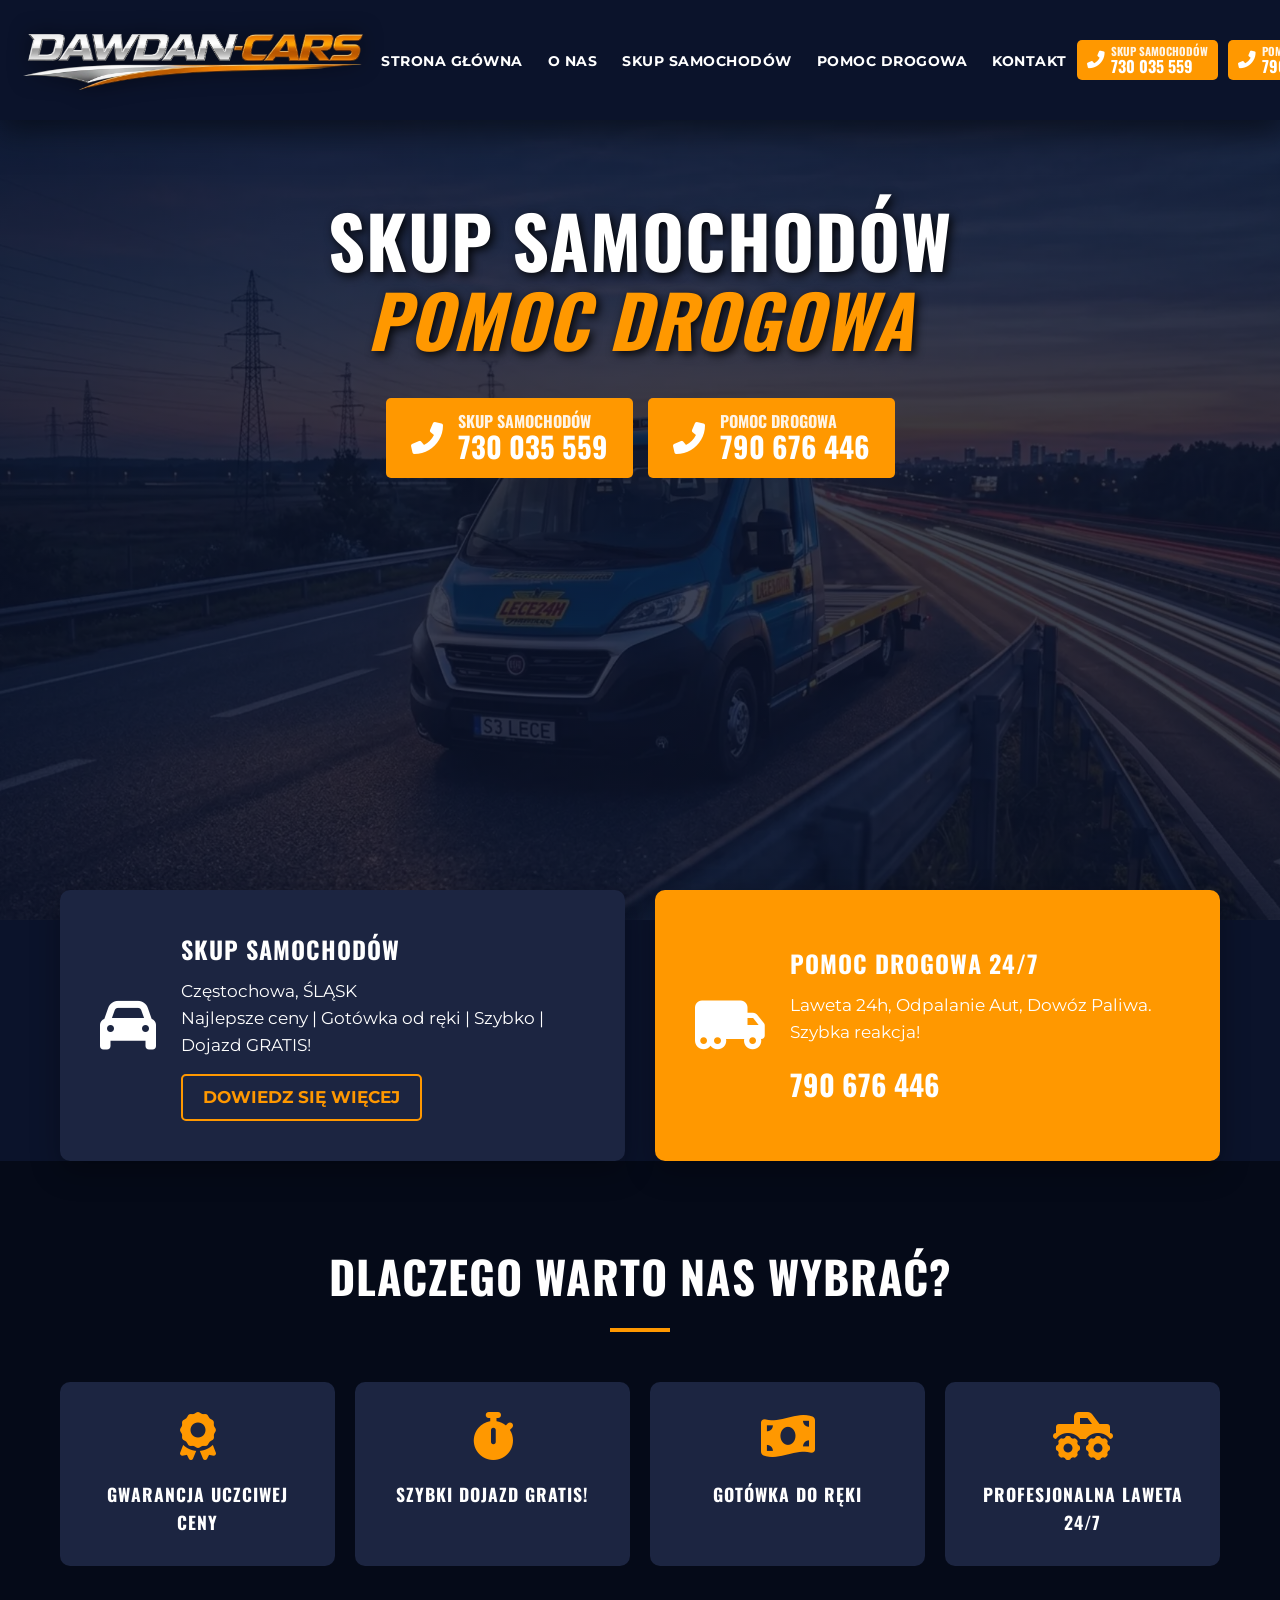
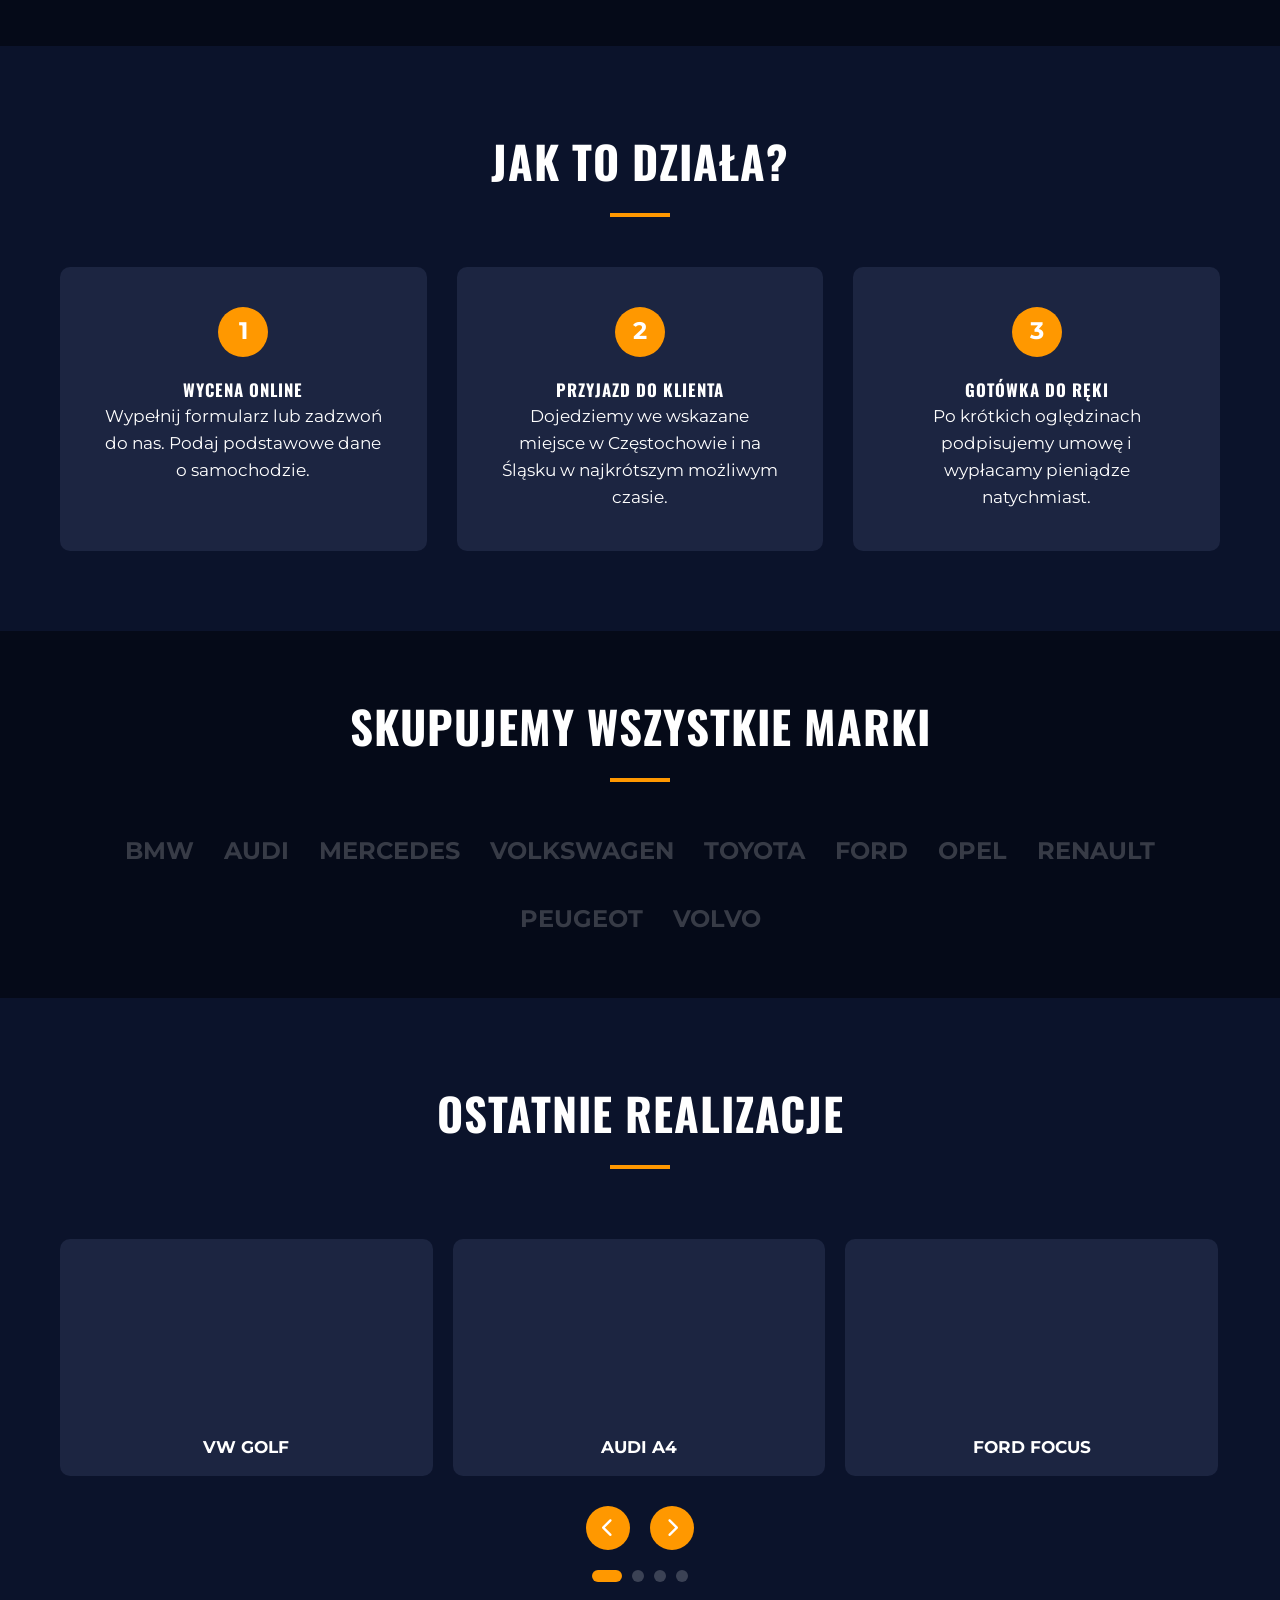
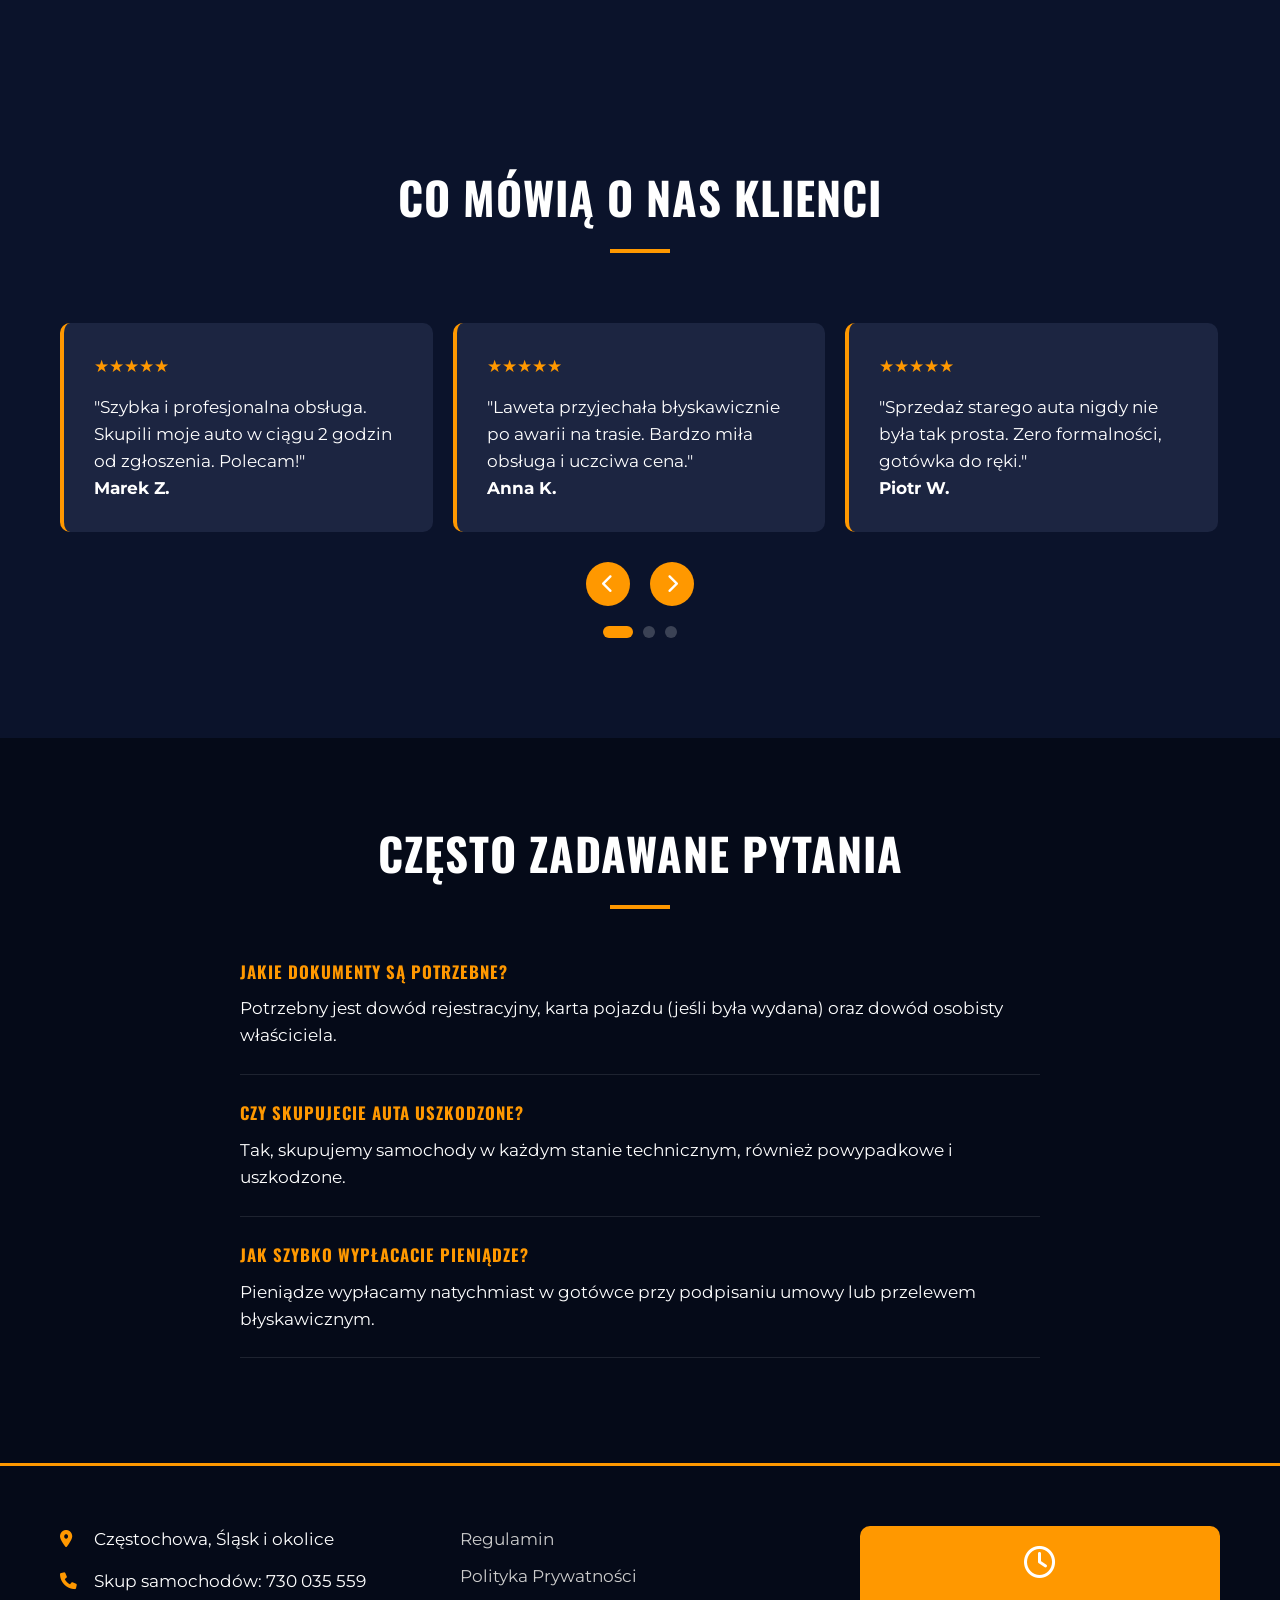
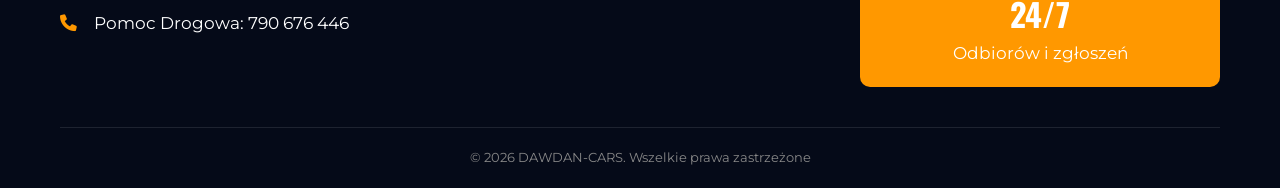
==== index.html @ 2df32f82 "Rebuild car valuation form and enhance UI/UX with modern features - Rebuilt the vehicle valuation fo" ====
<!DOCTYPE html>
<html lang="pl">
<head>
    <meta charset="UTF-8">
    <meta name="viewport" content="width=device-width, initial-scale=1.0">
    <title>DAWDAN-CARS</title>
    <link rel="stylesheet" href="style.css" media="print" onload="this.media='all'">
    <link rel="stylesheet" href="critical.css">
    <noscript><link rel="stylesheet" href="style.css"></noscript>
    <link rel="preload" as="style" href="style.css">
    <link rel="preconnect" href="https://fonts.googleapis.com">
    <link rel="preconnect" href="https://fonts.gstatic.com" crossorigin>
    <link href="https://fonts.googleapis.com/css2?family=Montserrat:wght@400;700&family=Oswald:wght@500;700&display=swap" rel="stylesheet" media="print" onload="this.media='all'">
    <noscript><link href="https://fonts.googleapis.com/css2?family=Montserrat:wght@400;700&family=Oswald:wght@500;700&display=swap" rel="stylesheet"></noscript>
    <link rel="stylesheet" href="font-awesome.min.css" media="print" onload="this.media='all'">
    <noscript><link rel="stylesheet" href="font-awesome.min.css"></noscript>
    <!-- NOWE -->
    <link rel="preload" as="image" href="tlo.webp" fetchpriority="high" type="image/webp">

    <!-- ICONS -->
    <link rel="icon" href="favicony/favicon.ico" type="image/x-icon">
    <link rel="shortcut icon" href="favicony/favicon.ico" type="image/x-icon">
    <link rel="icon" href="favicony/favicon.ico" sizes="any">
    <link rel="icon" type="image/png" sizes="16x16" href="favicony/favicon-16x16.png">
    <link rel="icon" type="image/png" sizes="32x32" href="favicony/favicon-32x32.png">
    <link rel="icon" type="image/png" sizes="48x48" href="favicony/favicon-48x48.png">
    <link rel="icon" type="image/png" sizes="64x64" href="favicony/favicon-64x64.png">
    <link rel="icon" type="image/png" sizes="192x192" href="favicony/favicon-192x192.png">
    <link rel="icon" type="image/png" sizes="512x512" href="favicony/favicon-512x512.png">
    <link rel="apple-touch-icon" sizes="180x180" href="favicony/favicon-180x180.png">
</head>
<body>
    <header>    
        <div class="top-bar">
            <div class="container">
                <div class="logo">
                    <a href="index.html">
                        <img src="logo.webp" alt="Logo" width="349" height="60">
                    </a>
                </div>
                <nav>
                    <ul>
                        <li><a href="index.html">STRONA GŁÓWNA</a></li>
                        <li><a href="o-nas.html">O NAS</a></li>
                        <li><a href="skup-samochodow.html">SKUP SAMOCHODÓW</a></li>
                        <li><a href="laweta-pomoc-drogowa.html">POMOC DROGOWA</a></li>
                        <li><a href="kontakt.html">KONTAKT</a></li>
                    </ul>
                </nav>
                <div class="header-cta">
                    <a href="tel:+48730035559" class="btn-call">
                        <i class="fas fa-phone-alt"></i>
                        <span>
                            <span class="btn-label">SKUP SAMOCHODÓW</span>
                            <span class="btn-number">730 035 559</span>
                        </span>
                    </a>
                    <a href="tel:+48790676446" class="btn-call">
                        <i class="fas fa-phone-alt"></i>
                        <span>
                            <span class="btn-label">POMOC DROGOWA</span>
                            <span class="btn-number">790 676 446</span>
                        </span>
                    </a>
                </div>
                <div class="menu-toggle">
                    <i class="fas fa-bars"></i>
                </div>
            </div>
        </div>
    </header>

    <section id="home" class="hero">
        <div class="container">
            <div class="hero-content">
                <div class="hero-text">
                    <h2>SKUP SAMOCHODÓW <br> <span class="highlight">POMOC DROGOWA</span></h2>
                    <div class="hero-cta-buttons">
                        <a href="tel:+48730035559" class="btn-hero-call">
                            <i class="fas fa-phone-alt"></i>
                            <span>
                                <span class="btn-label">SKUP SAMOCHODÓW</span>
                                <span class="btn-number">730 035 559</span>
                            </span>
                        </a>
                        <a href="tel:+48790676446" class="btn-hero-call">
                            <i class="fas fa-phone-alt"></i>
                            <span>
                                <span class="btn-label">POMOC DROGOWA</span>
                                <span class="btn-number">790 676 446</span>
                            </span>
                        </a>
                    </div>
                </div>
            </div>
        </div>
    </section>

    <section class="service-boxes reveal">
        <div class="container">
            <div class="box blue-box">
                <div class="box-icon"><i class="fas fa-car"></i></div>
                <div class="box-content">
                    <h3>SKUP SAMOCHODÓW</h3>
                    <p>Częstochowa, ŚLĄSK<br>Najlepsze ceny | Gotówka od ręki | Szybko | Dojazd GRATIS!</p>
                    <a href="skup-samochodow.html" class="btn-outline">DOWIEDZ SIĘ WIĘCEJ</a>
                </div>
            </div>
            <div class="box orange-box">
                <div class="box-icon"><i class="fas fa-truck-moving"></i></div>
                <div class="box-content">
                    <h3>POMOC DROGOWA 24/7</h3>
                    <p>Laweta 24h, Odpalanie Aut, Dowóz Paliwa. Szybka reakcja!</p>
                    <div class="box-call">
                        <strong>790 676 446</strong>
                    </div>
                </div>
            </div>
        </div>
    </section>

    <section id="benefits" class="benefits reveal">
        <div class="container">
            <h2 class="section-title">DLACZEGO WARTO NAS WYBRAĆ?</h2>
            <div class="benefits-grid">
                <div class="benefit-item reveal" data-delay="0">
                    <i class="fas fa-award"></i>
                    <h4>GWARANCJA UCZCIWEJ CENY</h4>
                </div>
                <div class="benefit-item reveal" data-delay="100">
                    <i class="fas fa-stopwatch"></i>
                    <h4>SZYBKI DOJAZD GRATIS!</h4>
                </div>
                <div class="benefit-item reveal" data-delay="200">
                    <i class="fas fa-money-bill-wave"></i>
                    <h4>GOTÓWKA DO RĘKI</h4>
                </div>
                <div class="benefit-item reveal" data-delay="300">
                    <i class="fas fa-truck-monster"></i>
                    <h4>PROFESJONALNA LAWETA 24/7</h4>
                </div>
            </div>
        </div>
    </section>

    <!-- Jak to działa (How It Works) -->
    <section id="how-it-works" class="how-it-works reveal">
        <div class="container">
            <h2 class="section-title">JAK TO DZIAŁA?</h2>
            <div class="steps-grid">
                <div class="step reveal" data-delay="0">
                    <div class="step-num">1</div>
                    <h4>Wycena online</h4>
                    <p>Wypełnij formularz lub zadzwoń do nas. Podaj podstawowe dane o samochodzie.</p>
                </div>
                <div class="step reveal" data-delay="150">
                    <div class="step-num">2</div>
                    <h4>Przyjazd do klienta</h4>
                    <p>Dojedziemy we wskazane miejsce w Częstochowie i na Śląsku w najkrótszym możliwym czasie.</p>
                </div>
                <div class="step reveal" data-delay="300">
                    <div class="step-num">3</div>
                    <h4>Gotówka do ręki</h4>
                    <p>Po krótkich oględzinach podpisujemy umowę i wypłacamy pieniądze natychmiast.</p>
                </div>
            </div>
        </div>
    </section>

    <!-- Brands We Buy -->
    <section class="brands reveal">
        <div class="container">
            <h2 class="section-title">SKUPUJEMY WSZYSTKIE MARKI</h2>
            <div class="brands-flex">
                <span>BMW</span>
                <span>AUDI</span>
                <span>MERCEDES</span>
                <span>VOLKSWAGEN</span>
                <span>TOYOTA</span>
                <span>FORD</span>
                <span>OPEL</span>
                <span>RENAULT</span>
                <span>PEUGEOT</span>
                <span>VOLVO</span>
            </div>
        </div>
    </section>

    <section class="recent-buys reveal">
        <div class="container">
            <h2 class="section-title">OSTATNIE REALIZACJE</h2>
            <div class="slider-container" id="recent-buys-slider">
                <div class="slider-track">
                    <div class="buy-card slider-item">
                        <div class="car-img" style="background-image: url('')"></div>
                        <p>VW Golf</p>
                    </div>
                    <div class="buy-card slider-item">
                        <div class="car-img" style="background-image: url('')"></div>
                        <p>Audi A4</p>
                    </div>
                    <div class="buy-card slider-item">
                        <div class="car-img" style="background-image: url('')"></div>
                        <p>Ford Focus</p>
                    </div>
                    <div class="buy-card slider-item">
                        <div class="car-img" style="background-image: url('')"></div>
                        <p>Porsche 911 2019</p>
                    </div>
                </div>
                <div class="slider-nav">
                    <button class="slider-prev"><i class="fas fa-chevron-left"></i></button>
                    <button class="slider-next"><i class="fas fa-chevron-right"></i></button>
                </div>
            </div>
        </div>
    </section>

    <!-- Testimonials -->
    <section class="testimonials reveal">
        <div class="container">
            <h2 class="section-title">CO MÓWIĄ O NAS KLIENCI</h2>
            <div class="slider-container" id="testimonials-slider">
                <div class="slider-track">
                    <div class="testimonial slider-item">
                        <div class="stars">★★★★★</div>
                        <p>"Szybka i profesjonalna obsługa. Skupili moje auto w ciągu 2 godzin od zgłoszenia. Polecam!"</p>
                        <strong>Marek Z.</strong>
                    </div>
                    <div class="testimonial slider-item">
                        <div class="stars">★★★★★</div>
                        <p>"Laweta przyjechała błyskawicznie po awarii na trasie. Bardzo miła obsługa i uczciwa cena."</p>
                        <strong>Anna K.</strong>
                    </div>
                    <div class="testimonial slider-item">
                        <div class="stars">★★★★★</div>
                        <p>"Sprzedaż starego auta nigdy nie była tak prosta. Zero formalności, gotówka do ręki."</p>
                        <strong>Piotr W.</strong>
                    </div>
                </div>
                <div class="slider-nav">
                    <button class="slider-prev"><i class="fas fa-chevron-left"></i></button>
                    <button class="slider-next"><i class="fas fa-chevron-right"></i></button>
                </div>
            </div>
        </div>
    </section>

    <!-- FAQ -->
    <section class="faq reveal">
        <div class="container">
            <h2 class="section-title">CZĘSTO ZADAWANE PYTANIA</h2>
            <div class="faq-list">
                <div class="faq-item">
                    <h4>Jakie dokumenty są potrzebne?</h4>
                    <p>Potrzebny jest dowód rejestracyjny, karta pojazdu (jeśli była wydana) oraz dowód osobisty właściciela.</p>
                </div>
                <div class="faq-item">
                    <h4>Czy skupujecie auta uszkodzone?</h4>
                    <p>Tak, skupujemy samochody w każdym stanie technicznym, również powypadkowe i uszkodzone.</p>
                </div>
                <div class="faq-item">
                    <h4>Jak szybko wypłacacie pieniądze?</h4>
                    <p>Pieniądze wypłacamy natychmiast w gotówce przy podpisaniu umowy lub przelewem błyskawicznym.</p>
                </div>
            </div>
        </div>
    </section>

    <button id="back-to-top" title="Wróć na górę"><i class="fas fa-chevron-up"></i></button>

    <footer>
        <div class="container">
            <div class="footer-grid">
                <div class="footer-info">
                    <p><i class="fas fa-map-marker-alt"></i> Częstochowa, Śląsk i okolice</p>
                    <p><i class="fas fa-phone"></i> Skup samochodów: 730 035 559</p>
                    <p><i class="fas fa-phone"></i> Pomoc Drogowa: 790 676 446</p>
                </div>
                <div class="footer-links">
                    <ul>
                        <li><a href="#">Regulamin</a></li>
                        <li><a href="#">Polityka Prywatności</a></li>
                    </ul>
                </div>
                <div class="footer-hours">
                    <div class="hours-box">
                        <i class="far fa-clock"></i>
                        <span>24/7</span>
                        <p>Odbiorów i zgłoszeń</p>
                    </div>
                </div>
            </div>
            <div class="footer-bottom">
                <p>&copy; 2026 DAWDAN-CARS. Wszelkie prawa zastrzeżone</p>
            </div>
        </div>
    </footer>

    <script src="script.js"></script>
</body>
</html>
---- style.css ----
/* style.css */

:root {
    --primary-color: #ff9800; /* Vibrant Orange */
    --secondary-color: #0b132b; /* Deep Navy */
    --accent-color: #1c2541; /* Slightly Lighter Navy */
    --text-light: #ffffff;
    --text-dark: #333333;
    --bg-dark: #0b132b;
    --bg-light: #f4f4f4;
}

* {
    margin: 0;
    padding: 0;
    box-sizing: border-box;
}

body {
    font-family: 'Montserrat', sans-serif;
    line-height: 1.7;
    color: var(--text-light);
    background-color: var(--bg-dark);
    overflow-x: hidden;
    font-size: 1.05rem;
}

h1, h2, h3, h4 {
    font-family: 'Oswald', sans-serif;
    text-transform: uppercase;
    letter-spacing: 1px;
}

.container {
    max-width: 1200px;
    margin: 0 auto;
    padding: 0 20px;
}

/* Header & Navigation */
header {
    background-color: #0b132b;
    position: sticky;
    top: 0;
    z-index: 1000;
    box-shadow: 0 10px 30px rgba(0,0,0,0.5);
}

.top-bar .container {
    display: flex;
    justify-content: space-between;
    align-items: center;
    height: auto;
    max-width: 100%;
    padding: 15px 20px; /* Reduced padding for more space */
}

.logo {
    flex: 0 1 auto; /* Allow logo to shrink if needed */
    display: flex;
    justify-content: flex-start;
}

.logo img {
    max-height: 60px;
    width: auto;
    display: block;
    transition: transform 0.3s ease;
    filter: drop-shadow(0 0 10px rgba(0,0,0,0.5));
}

.logo img:hover {
    transform: scale(1.05);
    filter: drop-shadow(0 0 12px rgba(255,152,0,0.3));
}

nav {
    display: flex;
    align-items: center;
    justify-content: center;
    flex: 0 0 auto;
}

nav ul {
    display: flex;
    list-style: none;
    gap: 5px; /* Tighter gap for better fit */
}

nav a {
    text-decoration: none;
    color: var(--text-light);
    font-weight: 700;
    font-size: 0.85rem; /* Slightly smaller font */
    padding: 8px 10px; /* More compact padding */
    transition: all 0.3s ease;
    text-transform: uppercase;
    letter-spacing: 0.5px;
    white-space: nowrap;
}

nav a:hover, nav a.active {
    color: var(--primary-color);
}

.header-cta {
    display: flex;
    flex-direction: row;
    justify-content: flex-end;
    align-items: center;
    gap: 10px; /* Reduced gap */
    flex: 0 1 auto;
}

.header-cta .btn-call {
    display: flex;
    align-items: center;
    gap: 6px;
    text-decoration: none;
    color: #fff;
    background: #ff9800;
    padding: 6px 10px; /* More compact */
    transition: background 0.3s;
    font-family: 'Oswald', sans-serif;
    font-weight: 700;
    border-radius: 5px;
    line-height: 1;
    white-space: nowrap;
}

.header-cta .btn-call i {
    font-size: 1.1rem;
}

.btn-label {
    display: block;
    font-size: 0.7rem;
    text-transform: uppercase;
    opacity: 0.9;
}

.btn-number {
    display: block;
    font-size: 1rem;
}

.header-cta .btn-call:hover {
    background: #e68a00;
}

.menu-toggle {
    display: flex;
    align-items: center;
    justify-content: center;
    font-size: 1.8rem;
    cursor: pointer;
    width: 44px;
    height: 44px;
    display: none;
}

/* Hero Section */
.hero {
    background: linear-gradient(rgba(11, 19, 43, 0.8), rgba(11, 19, 43, 0.8)), url('tlo.webp');
    background-size: cover;
    background-position: center;
    padding: 80px 0;
    min-height: 800px;
    display: flex;
    align-items: stretch;
    justify-content: center;
}

.hero .container {
    display: flex;
    flex-direction: column;
}

.hero-content {
    display: flex;
    flex-direction: column;
    align-items: center;
    width: 100%;
    height: 100%;
}

.hero-text {
    width: 100%;
    display: flex;
    flex-direction: column;
    align-items: center;
    min-height: 400px; /* Ensure space for vertical arrangement */
}

.hero-text h2 {
    font-size: clamp(1.8rem, 8vw, 4.5rem); /* Increased minimum font size */
    color: var(--text-light);
    line-height: 1.1;
    width: 100%;
    text-shadow: 3px 3px 10px rgba(0,0,0,0.9);
    text-align: center;
    margin-bottom: clamp(20px, 5vh, 40px); /* Fluid margin */
    white-space: normal;
    word-wrap: break-word;
    letter-spacing: 1px;
    min-height: 1.1em;
    contain-intrinsic-size: auto 1.1em;
}

.hero-text h2 .highlight {
    color: var(--primary-color);
    font-style: italic;
    font-weight: 900;
}

.hero-cta-buttons {
    display: flex;
    flex-wrap: wrap; /* Allow wrapping on small mobile */
    justify-content: center;
    gap: 15px;
    margin-bottom: 40px;
}

.btn-hero-call {
    display: flex;
    align-items: center;
    background: var(--primary-color);
    color: white;
    padding: 15px 25px;
    text-decoration: none;
    font-weight: 700;
    font-family: 'Oswald', sans-serif;
    border-radius: 5px;
    transition: background 0.3s;
    line-height: 1.1;
    text-align: left;
}

.btn-hero-call i {
    font-size: 2rem;
    margin-right: 15px;
}

.btn-hero-call .btn-label {
    font-size: 1rem;
}

.btn-hero-call .btn-number {
    font-size: 1.8rem;
}

.btn-hero-call:hover {
    background: #e68a00;
}

.hero-features {
    list-style: none;
    display: flex;
    gap: 30px;
    margin-top: auto; /* Push to bottom of flex container */
    padding-top: 50px;
}

.hero-features li {
    font-weight: 700;
    font-size: 0.9rem;
}

.hero-features i {
    color: var(--primary-color);
    margin-right: 5px;
}

/* Service Boxes */
.service-boxes {
    margin-top: clamp(-30px, -5vw, -50px);
    position: relative;
    z-index: 10;
}

.service-boxes .container {
    display: grid;
    grid-template-columns: repeat(auto-fit, minmax(280px, 1fr));
    gap: 30px;
}

.box {
    display: flex;
    align-items: center;
    padding: 40px;
    border-radius: 10px;
    gap: 25px;
    box-shadow: 0 10px 30px rgba(0,0,0,0.3);
}

.blue-box {
    background-color: var(--accent-color);
}

.orange-box {
    background-color: var(--primary-color);
    color: white;
}

.box-icon i {
    font-size: 3.5rem;
}

.box-content h3 {
    font-size: 1.5rem;
    margin-bottom: 10px;
}

.btn-outline {
    display: inline-block;
    margin-top: 15px;
    padding: 8px 20px;
    border: 2px solid var(--primary-color);
    color: var(--primary-color);
    text-decoration: none;
    font-weight: 700;
    border-radius: 5px;
    transition: all 0.3s;
}

.btn-outline:hover {
    background: var(--primary-color);
    color: white;
}

.box-call {
    margin-top: 15px;
    display: flex;
    flex-direction: column;
}

.box-call span {
    font-size: 0.8rem;
    text-transform: uppercase;
}

.box-call strong {
    font-size: 1.8rem;
    font-family: 'Oswald', sans-serif;
}

/* Benefits Section */
.benefits {
    padding: 80px 0;
    background-color: #050a18;
}

.section-title {
    text-align: center;
    font-size: clamp(1.8rem, 5vw, 2.8rem); /* Fluid section titles */
    margin-bottom: clamp(30px, 8vw, 50px);
    position: relative;
    padding: 0 15px;
}

.section-title::after {
    content: '';
    display: block;
    width: 60px;
    height: 4px;
    background: var(--primary-color);
    margin: 15px auto;
}

.benefits-grid {
    display: grid;
    grid-template-columns: repeat(auto-fit, minmax(250px, 1fr));
    gap: 20px;
}

.benefit-item {
    text-align: center;
    padding: 30px;
    background: var(--accent-color);
    border-radius: 10px;
    transition: transform 0.3s;
}

.benefit-item:hover {
    transform: translateY(-10px);
    border-bottom: 3px solid var(--primary-color);
    box-shadow: 0 15px 35px rgba(255, 152, 0, 0.15);
}

.benefit-item i {
    font-size: 3rem;
    color: var(--primary-color);
    margin-bottom: 20px;
}

.benefit-item h4 {
    font-size: 1.1rem;
}

/* Recent Buys */
.recent-buys {
    padding: 80px 0;
}

.slider-container {
    position: relative;
    overflow: hidden;
    padding: 20px 0;
}

.slider-track {
    display: flex;
    transition: transform 0.5s ease;
    gap: 20px;
}

.slider-item {
    flex: 0 0 calc(33.333% - 14px);
    min-width: 280px;
}

.slider-nav {
    display: flex;
    justify-content: center;
    gap: 20px;
    margin-top: 30px;
}

.slider-nav button {
    background: var(--primary-color);
    color: white;
    border: none;
    width: 44px;
    height: 44px;
    border-radius: 50%;
    cursor: pointer;
    transition: all 0.3s;
    display: flex;
    align-items: center;
    justify-content: center;
    font-size: 1.2rem;
}

.slider-nav button:hover {
    background: #e68a00;
    transform: scale(1.1);
}

.slider-dots {
    display: flex;
    justify-content: center;
    gap: 10px;
    margin-top: 20px;
}

.slider-dots .dot {
    width: 12px;
    height: 12px;
    background: rgba(255, 255, 255, 0.2);
    border-radius: 50%;
    cursor: pointer;
    transition: all 0.3s;
}

.slider-dots .dot.active {
    background: var(--primary-color);
    width: 30px;
    border-radius: 10px;
}

@media (max-width: 992px) {
    .slider-item {
        flex: 0 0 calc(50% - 10px);
    }
}

@media (max-width: 768px) {
    .slider-item {
        flex: 0 0 100%;
    }
}

.buy-card {
    background: var(--accent-color);
    border-radius: 10px;
    overflow: hidden;
    text-align: center;
}

.car-img {
    height: 180px;
    background-size: cover;
    background-position: center;
}

.buy-card p {
    padding: 15px;
    font-weight: 700;
    text-transform: uppercase;
}

/* Footer */
footer {
    background: #050a18;
    padding: 60px 0 20px;
    border-top: 3px solid var(--primary-color);
}

footer h3 {
    text-align: center;
    font-size: 2rem;
    margin-bottom: 40px;
}

.footer-grid {
    display: grid;
    grid-template-columns: repeat(auto-fit, minmax(250px, 1fr));
    gap: 40px;
    margin-bottom: 40px;
}

.footer-info p {
    margin-bottom: 15px;
}

.footer-info i {
    color: var(--primary-color);
    margin-right: 10px;
    width: 20px;
}

.hours-box {
    background: var(--primary-color);
    padding: 20px;
    border-radius: 10px;
    text-align: center;
}

.hours-box i {
    font-size: 2rem;
    margin-bottom: 10px;
}

.hours-box span {
    display: block;
    font-size: 2rem;
    font-weight: 700;
    font-family: 'Oswald', sans-serif;
}

.footer-links ul {
    list-style: none;
}

.footer-links li {
    margin-bottom: 10px;
}

.footer-links a {
    color: #ccc;
    text-decoration: none;
}

.footer-links a:hover {
    color: var(--primary-color);
}

.footer-bottom {
    text-align: center;
    padding-top: 20px;
    border-top: 1px solid rgba(255,255,255,0.1);
    font-size: 0.8rem;
    color: #888;
}

/* How It Works */
.how-it-works {
    padding: 80px 0;
    background: var(--bg-dark);
}

.steps-grid {
    display: grid;
    grid-template-columns: repeat(auto-fit, minmax(280px, 1fr));
    gap: 30px;
    margin-top: 40px;
}

.step {
    text-align: center;
    padding: 40px;
    background: var(--accent-color);
    border-radius: 10px;
    position: relative;
}

.step-num {
    width: 50px;
    height: 50px;
    background: var(--primary-color);
    color: white;
    border-radius: 50%;
    display: flex;
    align-items: center;
    justify-content: center;
    font-size: 1.5rem;
    font-weight: 700;
    margin: 0 auto 20px;
}

/* Brands */
.brands {
    padding: 60px 0;
    background: #050a18;
}

.brands-flex {
    display: flex;
    flex-wrap: wrap;
    justify-content: center;
    gap: 30px;
}

.brands-flex span {
    font-size: 1.5rem;
    font-weight: 700;
    color: rgba(255, 255, 255, 0.2);
    text-transform: uppercase;
}

/* Testimonials */
.testimonials {
    padding: 80px 0;
    background: var(--bg-dark);
}

.testimonials-grid {
    display: grid;
    grid-template-columns: repeat(auto-fit, minmax(300px, 1fr));
    gap: 30px;
}

.testimonial {
    background: var(--accent-color);
    padding: 30px;
    border-radius: 10px;
    border-left: 4px solid var(--primary-color);
}

.stars {
    color: var(--primary-color);
    margin-bottom: 15px;
}

/* FAQ */
.faq {
    padding: 80px 0;
    background: #050a18;
}

.faq-list {
    max-width: 800px;
    margin: 0 auto;
}

.faq-item {
    margin-bottom: 25px;
    padding-bottom: 25px;
    border-bottom: 1px solid rgba(255, 255, 255, 0.1);
}

.faq-item h4 {
    color: var(--primary-color);
    margin-bottom: 10px;
}

/* Sub-pages Styling ddddddddddddddddddddddddddddddddddddddddddddddddddddddddddddddddddddddddddd*/
.page-header {
    padding: clamp(40px, 10vw, 80px) 0;
    text-align: center;
    color: white;
}

.page-header h2 {
    font-size: clamp(2rem, 8vw, 3.5rem); /* Fluid sub-page titles */
    margin-bottom: 10px;
}

.page-header p {
    font-size: 1.2rem;
    color: var(--primary-color);
}

.about-content, .service-details, .tow-details, .contact-page {
    padding: 80px 0;
}

.service-text h3, .about-text h3, .tow-text h3 {
    font-size: 1.8rem;
    margin-bottom: 25px;
    color: var(--primary-color);
}

.service-text p, .about-text p, .tow-text p {
    font-size: 1.1rem;
    margin-bottom: 15px;
    font-weight: 400;
}

.service-text strong, .about-text strong, .tow-text strong {
    font-size: 1.2rem;
    color: var(--primary-color);
}

.about-grid, .service-grid, .tow-grid, .contact-grid {
    display: grid;
    grid-template-columns: repeat(auto-fit, minmax(320px, 1fr));
    gap: 50px;
}

.about-stats {
    display: grid;
    grid-template-columns: repeat(auto-fit, minmax(200px, 1fr));
    gap: 20px;
}

.stat-item {
    background: var(--accent-color);
    padding: 30px;
    border-radius: 10px;
    text-align: center;
    border-bottom: 3px solid var(--primary-color);
}

.stat-item strong {
    display: block;
    font-size: 2.5rem;
    color: var(--primary-color);
    font-family: 'Oswald', sans-serif;
}

.check-list {
    list-style: none;
    margin: 20px 0;
}

.check-list li {
    margin-bottom: 12px;
    font-size: 1.1rem;
    font-weight: 500;
}

.check-list i {
    color: var(--primary-color);
    margin-right: 10px;
}

.tow-services-grid {
    display: grid;
    grid-template-columns: repeat(auto-fit, minmax(250px, 1fr));
    gap: 20px;
    margin-top: 30px;
}

.tow-service-item {
    background: var(--accent-color);
    padding: 20px;
    border-radius: 10px;
}

.tow-service-item i {
    font-size: 2rem;
    color: var(--primary-color);
    margin-bottom: 10px;
}

.urgent-box {
    background: var(--primary-color);
    padding: 40px;
    border-radius: 10px;
    text-align: center;
    color: white;
}

.btn-urgent {
    display: inline-block;
    margin-top: 20px;
    background: white;
    color: var(--primary-color);
    padding: 15px 30px;
    text-decoration: none;
    font-weight: 700;
    border-radius: 5px;
    font-size: 1.2rem;
}

.contact-item {
    display: flex;
    gap: 20px;
    margin-bottom: 30px;
}

.contact-item i {
    font-size: 1.5rem;
    color: var(--primary-color);
}

.map-placeholder {
    position: relative;
    border-radius: 10px;
    overflow: hidden;
    margin-top: 30px;
}

.map-placeholder img {
    width: 100%;
    height: clamp(200px, 40vh, 400px);
    object-fit: cover;
    filter: grayscale(1);
}

.map-overlay {
    position: absolute;
    bottom: 0;
    left: 0;
    width: 100%;
    background: rgba(255, 152, 0, 0.9);
    color: white;
    padding: 10px;
    text-align: center;
    font-weight: 700;
}

.form-group {
    margin-bottom: 20px;
}

.form-group input, .form-group select, .form-group textarea {
    width: 100%;
    padding: 12px;
    border-radius: 5px;
    border: 1px solid rgba(255,255,255,0.1);
    background: rgba(255,255,255,0.05);
    color: white;
    font-family: inherit;
}

.form-group textarea {
    height: 150px;
}

/* Valuation Form Styles */
.hero-form-box {
    background: var(--accent-color);
    padding: 30px;
    border-radius: 15px;
    box-shadow: 0 15px 35px rgba(0,0,0,0.4);
    border: 1px solid rgba(255, 152, 0, 0.2);
}

.hero-form-box h3 {
    color: var(--primary-color);
    font-size: 1.8rem;
    margin-bottom: 5px;
    text-align: center;
}

.form-subtitle {
    text-align: center;
    font-size: 0.9rem;
    margin-bottom: 25px;
    color: #ccc;
}

.hero-form-box .form-group {
    margin-bottom: 15px;
}

.hero-form-box input,
.hero-form-box select,
.hero-form-box textarea {
    width: 100%;
    padding: 12px 15px;
    border-radius: 8px;
    border: 1px solid rgba(255,255,255,0.1);
    background: rgba(255,255,255,0.05);
    color: white;
    font-family: inherit;
    transition: all 0.3s ease;
}

.hero-form-box select option {
    background: var(--accent-color);
    color: white;
}

.hero-form-box input:focus,
.hero-form-box select:focus,
.hero-form-box textarea:focus {
    outline: none;
    border-color: var(--primary-color);
    background: rgba(255,255,255,0.1);
    box-shadow: 0 0 10px rgba(255, 152, 0, 0.2);
}

.checkbox-group label {
    display: flex;
    align-items: center;
    gap: 10px;
    cursor: pointer;
    font-size: 0.95rem;
    color: #ccc;
    transition: color 0.3s;
}

.checkbox-group label:hover {
    color: white;
}

.checkbox-group input[type="checkbox"] {
    width: 20px;
    height: 20px;
    cursor: pointer;
    accent-color: var(--primary-color);
}

.hero-form-box textarea {
    height: 100px;
    resize: vertical;
}

.file-upload-wrapper {
    margin-bottom: 20px;
}

.file-upload-label {
    display: flex;
    flex-direction: column;
    align-items: center;
    justify-content: center;
    padding: 20px;
    border: 2px dashed rgba(255, 152, 0, 0.4);
    border-radius: 10px;
    cursor: pointer;
    transition: all 0.3s ease;
    background: rgba(255, 152, 0, 0.05);
}

.file-upload-label:hover {
    background: rgba(255, 152, 0, 0.1);
    border-color: var(--primary-color);
}

.file-upload-label i {
    font-size: 2rem;
    color: var(--primary-color);
    margin-bottom: 10px;
}

.file-upload-label span {
    font-size: 0.9rem;
    font-weight: 700;
}

.file-preview-grid {
    display: grid;
    grid-template-columns: repeat(auto-fill, minmax(60px, 1fr));
    gap: 10px;
    margin-top: 15px;
}

.preview-item {
    position: relative;
    aspect-ratio: 1;
    border-radius: 5px;
    overflow: hidden;
    border: 1px solid var(--primary-color);
}

.preview-item img {
    width: 100%;
    height: 100%;
    object-fit: cover;
}

.btn-submit {
    width: 100%;
    padding: 15px;
    background: var(--primary-color);
    color: white;
    border: none;
    border-radius: 8px;
    font-family: 'Oswald', sans-serif;
    font-size: 1.2rem;
    font-weight: 700;
    cursor: pointer;
    transition: all 0.3s ease;
    text-transform: uppercase;
    letter-spacing: 1px;
}

.btn-submit:hover {
    background: #e68a00;
    transform: translateY(-2px);
    box-shadow: 0 5px 15px rgba(255, 152, 0, 0.4);
}

#back-to-top {
    position: fixed;
    bottom: 30px;
    right: 30px;
    width: 50px;
    height: 50px;
    background: var(--primary-color);
    color: white;
    border: none;
    border-radius: 50%;
    cursor: pointer;
    display: none;
    align-items: center;
    justify-content: center;
    font-size: 1.5rem;
    z-index: 999;
    box-shadow: 0 5px 15px rgba(0,0,0,0.3);
    transition: all 0.3s;
}

#back-to-top:hover {
    background: #e68a00;
    transform: translateY(-5px);
}

#back-to-top.show {
    display: flex;
}

.btn-submit:active {
    transform: translateY(0);
}

.form-message {
    margin-top: 15px;
    padding: 10px;
    border-radius: 5px;
    text-align: center;
    font-weight: 700;
    display: none;
}

.form-message.success {
    display: block;
    background: rgba(76, 175, 80, 0.1);
    color: #4caf50;
    border: 1px solid #4caf50;
}

.form-message.error {
    display: block;
    background: rgba(244, 67, 54, 0.1);
    color: #f44336;
    border: 1px solid #f44336;
}

/* Animations */
.reveal {
    opacity: 0;
    transform: translateY(30px);
    transition: all 0.8s ease-out;
}

.reveal.active {
    opacity: 1;
    transform: translateY(0);
}

/* Responsive */
@media (max-width: 1100px) {
    /* Trigger mobile menu earlier to avoid collision */
    .menu-toggle {
        display: flex;
        order: 3;
    }

    nav {
        display: none;
        position: absolute;
        top: 100%;
        left: 0;
        width: 100%;
        background: var(--bg-dark);
        padding: 20px;
        text-align: center;
        border-bottom: 2px solid var(--primary-color);
        z-index: 1001;
    }

    nav.active {
        display: block;
    }

    nav ul {
        flex-direction: column;
        gap: 15px;
    }

    .top-bar .container {
        padding: 10px 15px;
    }

    .header-cta {
        order: 2;
        margin-right: 15px;
    }
}

@media (max-width: 1024px) {
    .hero-text h2 {
        font-size: 2.5rem;
    }
}

@media (max-width: 768px) {
    .top-bar .container {
        height: auto;
        min-height: 80px;
        flex-wrap: wrap;
        justify-content: space-between;
        padding: 10px 15px;
        gap: 15px;
    }

    .logo img {
        max-height: 100px; /* Even larger as requested */
    }

    .header-cta {
        display: flex;
        flex-direction: row; /* Keep side-by-side on mobile */
        width: auto;
        order: 2;
        margin-left: 0;
        gap: 6px;
        flex: 0 0 auto;
    }

    .header-cta .btn-call {
        padding: 5px 10px;
        flex-direction: row;
        align-items: center;
        gap: 8px;
        width: auto;
        justify-content: flex-start;
    }

    .header-cta .btn-call i {
        display: inline-block;
        font-size: 0.9rem;
    }

    .header-cta .btn-number {
        font-size: 0.9rem;
    }

    .header-cta .btn-label {
        font-size: 0.65rem;
    }

    .menu-toggle {
        display: flex;
    }

    .hero-text {
        text-align: center;
        width: 100%;
        display: flex;
        flex-direction: column;
        align-items: center;
    }

    .hero-text h2 {
        margin-bottom: 25px;
        font-size: 2.4rem; /* Slightly smaller for better fit */
        letter-spacing: 2px;
        line-height: 1.2;
    }

    .hero-cta-buttons {
        flex-direction: column; /* Stack buttons as requested */
        width: 100%;
        align-items: center;
        gap: 15px;
    }

    .btn-hero-call {
        padding: 15px 25px;
        width: 100%;
        max-width: 320px;
        justify-content: center;
    }

    .btn-hero-call i {
        font-size: 2rem;
        margin-right: 15px;
    }

    .btn-hero-call .btn-label {
        font-size: 1rem;
    }

    .btn-hero-call .btn-number {
        font-size: 1.5rem;
    }

    .btn-hero-call {
        justify-content: center;
    }

    .hero-features {
        flex-direction: column;
        gap: 15px;
        margin-top: auto; /* Push to bottom */
        margin-bottom: 20px;
        background: rgba(0,0,0,0.6); /* Slightly darker for contrast */
        padding: 15px;
        border-radius: 8px;
        width: 100%;
        text-align: center;
    }
    .hero-features li {
        font-size: 1.1rem; /* Larger font for hero features */
        text-shadow: 1px 1px 2px rgba(0,0,0,0.8);
    }
    .footer-grid {
        grid-template-columns: 1fr;
    }
    .hero {
        padding: 40px 0;
        min-height: 600px; /* Reduced for mobile but enough to see verticality */
    }
    .form-row {
        flex-direction: column;
    }
    .about-grid, .service-grid, .tow-grid, .contact-grid {
        gap: 30px;
    }

    .service-grid {
        display: flex;
        flex-direction: column;
    }

    .service-valuation {
        order: -1;
    }
}

@media (max-width: 400px) {
    .header-cta {
        gap: 4px;
    }
    .header-cta .btn-call {
        padding: 4px 6px;
    }
    .header-cta .btn-number {
        font-size: 0.7rem;
    }
}
---- critical.css ----
:root {
    --primary-color: #ff9800;
    --secondary-color: #0b132b;
    --accent-color: #1c2541;
    --text-light: #ffffff;
    --text-dark: #333333;
    --bg-dark: #0b132b;
    --bg-light: #f4f4f4;
}

* {
    margin: 0;
    padding: 0;
    box-sizing: border-box;
}

body {
    font-family: 'Montserrat', sans-serif;
    line-height: 1.6;
    color: var(--text-light);
    background-color: var(--bg-dark);
    overflow-x: hidden;
}

h1, h2, h3, h4 {
    font-family: 'Oswald', sans-serif;
    text-transform: uppercase;
}

.container {
    max-width: 1200px;
    margin: 0 auto;
    padding: 0 20px;
}

header {
    background-color: #0b132b;
    position: sticky;
    top: 0;
    z-index: 1000;
    box-shadow: 0 10px 30px rgba(0,0,0,0.5);
}

.top-bar .container {
    display: flex;
    justify-content: space-between;
    align-items: center;
    height: auto;
    max-width: 100%;
    padding: 15px 20px;
}

.logo {
    flex: 0 1 auto;
    display: flex;
    justify-content: flex-start;
}

.logo img {
    max-height: 60px;
    width: auto;
    display: block;
    transition: transform 0.3s ease;
    filter: drop-shadow(0 0 10px rgba(0,0,0,0.5));
}

nav {
    display: flex;
    align-items: center;
    justify-content: center;
    flex: 0 0 auto;
}

nav ul {
    display: flex;
    list-style: none;
    gap: 5px;
}

nav a {
    text-decoration: none;
    color: var(--text-light);
    font-weight: 700;
    font-size: 0.85rem;
    padding: 8px 10px;
    transition: all 0.3s ease;
    text-transform: uppercase;
    letter-spacing: 0.5px;
    white-space: nowrap;
}

.header-cta {
    display: flex;
    flex-direction: row;
    justify-content: flex-end;
    align-items: center;
    gap: 10px;
    flex: 0 1 auto;
}

.header-cta .btn-call {
    display: flex;
    align-items: center;
    gap: 6px;
    text-decoration: none;
    color: #fff;
    background: #ff9800;
    padding: 6px 10px;
    transition: background 0.3s;
    font-family: 'Oswald', sans-serif;
    font-weight: 700;
    border-radius: 5px;
    line-height: 1;
    white-space: nowrap;
}

.btn-label {
    display: block;
    font-size: 0.7rem;
    text-transform: uppercase;
    opacity: 0.9;
}

.btn-number {
    display: block;
    font-size: 1rem;
}

.menu-toggle {
    display: flex;
    align-items: center;
    justify-content: center;
    font-size: 1.8rem;
    cursor: pointer;
    width: 44px;
    height: 44px;
    display: none;
}

.hero {
    background: linear-gradient(rgba(11, 19, 43, 0.8), rgba(11, 19, 43, 0.8)), url('tlo.webp');
    background-size: cover;
    background-position: center;
    padding: 80px 0;
    min-height: 800px;
    display: flex;
    align-items: stretch;
    justify-content: center;
}

.hero .container {
    display: flex;
    flex-direction: column;
}

.hero-content {
    display: flex;
    flex-direction: column;
    align-items: center;
    width: 100%;
    height: 100%;
}

.hero-text {
    width: 100%;
    display: flex;
    flex-direction: column;
    align-items: center;
    min-height: 400px;
}

.hero-text h2 {
    font-size: clamp(1.8rem, 8vw, 4.5rem);
    color: var(--text-light);
    line-height: 1.1;
    width: 100%;
    text-shadow: 3px 3px 10px rgba(0,0,0,0.9);
    text-align: center;
    margin-bottom: clamp(20px, 5vh, 40px);
    white-space: normal;
    word-wrap: break-word;
    letter-spacing: 1px;
    min-height: 1.1em;
}

.hero-text h2 .highlight {
    color: var(--primary-color);
    font-style: italic;
    font-weight: 900;
}

.hero-cta-buttons {
    display: flex;
    flex-wrap: wrap;
    justify-content: center;
    gap: 15px;
    margin-bottom: 40px;
}

.btn-hero-call {
    display: flex;
    align-items: center;
    background: var(--primary-color);
    color: white;
    padding: 15px 25px;
    text-decoration: none;
    font-weight: 700;
    font-family: 'Oswald', sans-serif;
    border-radius: 5px;
    transition: background 0.3s;
    line-height: 1.1;
    text-align: left;
}

.btn-hero-call i {
    font-size: 2rem;
    margin-right: 15px;
}

.btn-hero-call .btn-label {
    font-size: 1rem;
}

.btn-hero-call .btn-number {
    font-size: 1.8rem;
}

.page-header {
    padding: clamp(40px, 10vw, 80px) 0;
    text-align: center;
    color: white;
}

.page-header h2 {
    font-size: clamp(2rem, 8vw, 3.5rem);
    margin-bottom: 10px;
}

.page-header p {
    font-size: 1.2rem;
    color: var(--primary-color);
}

@media (max-width: 1100px) {
    .menu-toggle {
        display: flex;
        order: 3;
    }
    nav {
        display: none;
        position: absolute;
        top: 100%;
        left: 0;
        width: 100%;
        background: var(--bg-dark);
        padding: 20px;
        text-align: center;
        border-bottom: 2px solid var(--primary-color);
        z-index: 1001;
    }
    nav.active {
        display: block;
    }
    .top-bar .container {
        padding: 10px 15px;
    }
    .header-cta {
        order: 2;
        margin-right: 15px;
    }
}

@media (max-width: 768px) {
    .top-bar .container {
        height: auto;
        min-height: 80px;
        flex-wrap: wrap;
        justify-content: space-between;
        padding: 10px 15px;
        gap: 15px;
    }
    .logo img {
        max-height: 100px;
    }
    .header-cta {
        display: flex;
        flex-direction: row;
        width: auto;
        order: 2;
        margin-left: 0;
        gap: 6px;
        flex: 0 0 auto;
    }
    .header-cta .btn-call {
        padding: 5px 10px;
        flex-direction: row;
        align-items: center;
        gap: 8px;
        width: auto;
        justify-content: flex-start;
    }
    .header-cta .btn-call i {
        display: inline-block;
        font-size: 0.9rem;
    }
    .header-cta .btn-number {
        font-size: 0.9rem;
    }
    .header-cta .btn-label {
        font-size: 0.65rem;
    }
    .menu-toggle {
        display: flex;
    }
    .hero {
        padding: 40px 0;
        min-height: 600px;
    }
    .hero-text {
        text-align: center;
        width: 100%;
        display: flex;
        flex-direction: column;
        align-items: center;
        min-height: 400px;
    }
    .hero-text h2 {
        margin-bottom: 25px;
        font-size: 2.4rem;
        letter-spacing: 2px;
        line-height: 1.2;
    }
    .hero-cta-buttons {
        flex-direction: column;
        width: 100%;
        align-items: center;
        gap: 15px;
    }
    .btn-hero-call {
        padding: 15px 25px;
        width: 100%;
        max-width: 320px;
        justify-content: center;
    }
    .btn-hero-call .btn-number {
        font-size: 1.5rem;
    }
    .page-header {
        padding: 60px 0;
    }
    .page-header h2 {
        font-size: 2rem;
    }
}

@media (max-width: 400px) {
    .header-cta {
        gap: 4px;
    }
    .header-cta .btn-call {
        padding: 4px 6px;
    }
    .header-cta .btn-number {
        font-size: 0.7rem;
    }
}

.hero-features {
    list-style: none;
    display: flex;
    gap: 30px;
    margin-top: auto;
    padding-top: 50px;
}

.hero-features li {
    font-weight: 700;
    font-size: 0.9rem;
}

.hero-features i {
    color: var(--primary-color);
    margin-right: 5px;
}

@media (max-width: 768px) {
    .hero-features {
        flex-direction: column;
        gap: 15px;
        margin-top: auto;
        margin-bottom: 20px;
        background: rgba(0,0,0,0.6);
        padding: 15px;
        border-radius: 8px;
        width: 100%;
        text-align: center;
    }
    .hero-features li {
        font-size: 1.1rem;
        text-shadow: 1px 1px 2px rgba(0,0,0,0.8);
    }
}
---- style.css ----
/* style.css */

:root {
    --primary-color: #ff9800; /* Vibrant Orange */
    --secondary-color: #0b132b; /* Deep Navy */
    --accent-color: #1c2541; /* Slightly Lighter Navy */
    --text-light: #ffffff;
    --text-dark: #333333;
    --bg-dark: #0b132b;
    --bg-light: #f4f4f4;
}

* {
    margin: 0;
    padding: 0;
    box-sizing: border-box;
}

body {
    font-family: 'Montserrat', sans-serif;
    line-height: 1.7;
    color: var(--text-light);
    background-color: var(--bg-dark);
    overflow-x: hidden;
    font-size: 1.05rem;
}

h1, h2, h3, h4 {
    font-family: 'Oswald', sans-serif;
    text-transform: uppercase;
    letter-spacing: 1px;
}

.container {
    max-width: 1200px;
    margin: 0 auto;
    padding: 0 20px;
}

/* Header & Navigation */
header {
    background-color: #0b132b;
    position: sticky;
    top: 0;
    z-index: 1000;
    box-shadow: 0 10px 30px rgba(0,0,0,0.5);
}

.top-bar .container {
    display: flex;
    justify-content: space-between;
    align-items: center;
    height: auto;
    max-width: 100%;
    padding: 15px 20px; /* Reduced padding for more space */
}

.logo {
    flex: 0 1 auto; /* Allow logo to shrink if needed */
    display: flex;
    justify-content: flex-start;
}

.logo img {
    max-height: 60px;
    width: auto;
    display: block;
    transition: transform 0.3s ease;
    filter: drop-shadow(0 0 10px rgba(0,0,0,0.5));
}

.logo img:hover {
    transform: scale(1.05);
    filter: drop-shadow(0 0 12px rgba(255,152,0,0.3));
}

nav {
    display: flex;
    align-items: center;
    justify-content: center;
    flex: 0 0 auto;
}

nav ul {
    display: flex;
    list-style: none;
    gap: 5px; /* Tighter gap for better fit */
}

nav a {
    text-decoration: none;
    color: var(--text-light);
    font-weight: 700;
    font-size: 0.85rem; /* Slightly smaller font */
    padding: 8px 10px; /* More compact padding */
    transition: all 0.3s ease;
    text-transform: uppercase;
    letter-spacing: 0.5px;
    white-space: nowrap;
}

nav a:hover, nav a.active {
    color: var(--primary-color);
}

.header-cta {
    display: flex;
    flex-direction: row;
    justify-content: flex-end;
    align-items: center;
    gap: 10px; /* Reduced gap */
    flex: 0 1 auto;
}

.header-cta .btn-call {
    display: flex;
    align-items: center;
    gap: 6px;
    text-decoration: none;
    color: #fff;
    background: #ff9800;
    padding: 6px 10px; /* More compact */
    transition: background 0.3s;
    font-family: 'Oswald', sans-serif;
    font-weight: 700;
    border-radius: 5px;
    line-height: 1;
    white-space: nowrap;
}

.header-cta .btn-call i {
    font-size: 1.1rem;
}

.btn-label {
    display: block;
    font-size: 0.7rem;
    text-transform: uppercase;
    opacity: 0.9;
}

.btn-number {
    display: block;
    font-size: 1rem;
}

.header-cta .btn-call:hover {
    background: #e68a00;
}

.menu-toggle {
    display: flex;
    align-items: center;
    justify-content: center;
    font-size: 1.8rem;
    cursor: pointer;
    width: 44px;
    height: 44px;
    display: none;
}

/* Hero Section */
.hero {
    background: linear-gradient(rgba(11, 19, 43, 0.8), rgba(11, 19, 43, 0.8)), url('tlo.webp');
    background-size: cover;
    background-position: center;
    padding: 80px 0;
    min-height: 800px;
    display: flex;
    align-items: stretch;
    justify-content: center;
}

.hero .container {
    display: flex;
    flex-direction: column;
}

.hero-content {
    display: flex;
    flex-direction: column;
    align-items: center;
    width: 100%;
    height: 100%;
}

.hero-text {
    width: 100%;
    display: flex;
    flex-direction: column;
    align-items: center;
    min-height: 400px; /* Ensure space for vertical arrangement */
}

.hero-text h2 {
    font-size: clamp(1.8rem, 8vw, 4.5rem); /* Increased minimum font size */
    color: var(--text-light);
    line-height: 1.1;
    width: 100%;
    text-shadow: 3px 3px 10px rgba(0,0,0,0.9);
    text-align: center;
    margin-bottom: clamp(20px, 5vh, 40px); /* Fluid margin */
    white-space: normal;
    word-wrap: break-word;
    letter-spacing: 1px;
    min-height: 1.1em;
    contain-intrinsic-size: auto 1.1em;
}

.hero-text h2 .highlight {
    color: var(--primary-color);
    font-style: italic;
    font-weight: 900;
}

.hero-cta-buttons {
    display: flex;
    flex-wrap: wrap; /* Allow wrapping on small mobile */
    justify-content: center;
    gap: 15px;
    margin-bottom: 40px;
}

.btn-hero-call {
    display: flex;
    align-items: center;
    background: var(--primary-color);
    color: white;
    padding: 15px 25px;
    text-decoration: none;
    font-weight: 700;
    font-family: 'Oswald', sans-serif;
    border-radius: 5px;
    transition: background 0.3s;
    line-height: 1.1;
    text-align: left;
}

.btn-hero-call i {
    font-size: 2rem;
    margin-right: 15px;
}

.btn-hero-call .btn-label {
    font-size: 1rem;
}

.btn-hero-call .btn-number {
    font-size: 1.8rem;
}

.btn-hero-call:hover {
    background: #e68a00;
}

.hero-features {
    list-style: none;
    display: flex;
    gap: 30px;
    margin-top: auto; /* Push to bottom of flex container */
    padding-top: 50px;
}

.hero-features li {
    font-weight: 700;
    font-size: 0.9rem;
}

.hero-features i {
    color: var(--primary-color);
    margin-right: 5px;
}

/* Service Boxes */
.service-boxes {
    margin-top: clamp(-30px, -5vw, -50px);
    position: relative;
    z-index: 10;
}

.service-boxes .container {
    display: grid;
    grid-template-columns: repeat(auto-fit, minmax(280px, 1fr));
    gap: 30px;
}

.box {
    display: flex;
    align-items: center;
    padding: 40px;
    border-radius: 10px;
    gap: 25px;
    box-shadow: 0 10px 30px rgba(0,0,0,0.3);
}

.blue-box {
    background-color: var(--accent-color);
}

.orange-box {
    background-color: var(--primary-color);
    color: white;
}

.box-icon i {
    font-size: 3.5rem;
}

.box-content h3 {
    font-size: 1.5rem;
    margin-bottom: 10px;
}

.btn-outline {
    display: inline-block;
    margin-top: 15px;
    padding: 8px 20px;
    border: 2px solid var(--primary-color);
    color: var(--primary-color);
    text-decoration: none;
    font-weight: 700;
    border-radius: 5px;
    transition: all 0.3s;
}

.btn-outline:hover {
    background: var(--primary-color);
    color: white;
}

.box-call {
    margin-top: 15px;
    display: flex;
    flex-direction: column;
}

.box-call span {
    font-size: 0.8rem;
    text-transform: uppercase;
}

.box-call strong {
    font-size: 1.8rem;
    font-family: 'Oswald', sans-serif;
}

/* Benefits Section */
.benefits {
    padding: 80px 0;
    background-color: #050a18;
}

.section-title {
    text-align: center;
    font-size: clamp(1.8rem, 5vw, 2.8rem); /* Fluid section titles */
    margin-bottom: clamp(30px, 8vw, 50px);
    position: relative;
    padding: 0 15px;
}

.section-title::after {
    content: '';
    display: block;
    width: 60px;
    height: 4px;
    background: var(--primary-color);
    margin: 15px auto;
}

.benefits-grid {
    display: grid;
    grid-template-columns: repeat(auto-fit, minmax(250px, 1fr));
    gap: 20px;
}

.benefit-item {
    text-align: center;
    padding: 30px;
    background: var(--accent-color);
    border-radius: 10px;
    transition: transform 0.3s;
}

.benefit-item:hover {
    transform: translateY(-10px);
    border-bottom: 3px solid var(--primary-color);
    box-shadow: 0 15px 35px rgba(255, 152, 0, 0.15);
}

.benefit-item i {
    font-size: 3rem;
    color: var(--primary-color);
    margin-bottom: 20px;
}

.benefit-item h4 {
    font-size: 1.1rem;
}

/* Recent Buys */
.recent-buys {
    padding: 80px 0;
}

.slider-container {
    position: relative;
    overflow: hidden;
    padding: 20px 0;
}

.slider-track {
    display: flex;
    transition: transform 0.5s ease;
    gap: 20px;
}

.slider-item {
    flex: 0 0 calc(33.333% - 14px);
    min-width: 280px;
}

.slider-nav {
    display: flex;
    justify-content: center;
    gap: 20px;
    margin-top: 30px;
}

.slider-nav button {
    background: var(--primary-color);
    color: white;
    border: none;
    width: 44px;
    height: 44px;
    border-radius: 50%;
    cursor: pointer;
    transition: all 0.3s;
    display: flex;
    align-items: center;
    justify-content: center;
    font-size: 1.2rem;
}

.slider-nav button:hover {
    background: #e68a00;
    transform: scale(1.1);
}

.slider-dots {
    display: flex;
    justify-content: center;
    gap: 10px;
    margin-top: 20px;
}

.slider-dots .dot {
    width: 12px;
    height: 12px;
    background: rgba(255, 255, 255, 0.2);
    border-radius: 50%;
    cursor: pointer;
    transition: all 0.3s;
}

.slider-dots .dot.active {
    background: var(--primary-color);
    width: 30px;
    border-radius: 10px;
}

@media (max-width: 992px) {
    .slider-item {
        flex: 0 0 calc(50% - 10px);
    }
}

@media (max-width: 768px) {
    .slider-item {
        flex: 0 0 100%;
    }
}

.buy-card {
    background: var(--accent-color);
    border-radius: 10px;
    overflow: hidden;
    text-align: center;
}

.car-img {
    height: 180px;
    background-size: cover;
    background-position: center;
}

.buy-card p {
    padding: 15px;
    font-weight: 700;
    text-transform: uppercase;
}

/* Footer */
footer {
    background: #050a18;
    padding: 60px 0 20px;
    border-top: 3px solid var(--primary-color);
}

footer h3 {
    text-align: center;
    font-size: 2rem;
    margin-bottom: 40px;
}

.footer-grid {
    display: grid;
    grid-template-columns: repeat(auto-fit, minmax(250px, 1fr));
    gap: 40px;
    margin-bottom: 40px;
}

.footer-info p {
    margin-bottom: 15px;
}

.footer-info i {
    color: var(--primary-color);
    margin-right: 10px;
    width: 20px;
}

.hours-box {
    background: var(--primary-color);
    padding: 20px;
    border-radius: 10px;
    text-align: center;
}

.hours-box i {
    font-size: 2rem;
    margin-bottom: 10px;
}

.hours-box span {
    display: block;
    font-size: 2rem;
    font-weight: 700;
    font-family: 'Oswald', sans-serif;
}

.footer-links ul {
    list-style: none;
}

.footer-links li {
    margin-bottom: 10px;
}

.footer-links a {
    color: #ccc;
    text-decoration: none;
}

.footer-links a:hover {
    color: var(--primary-color);
}

.footer-bottom {
    text-align: center;
    padding-top: 20px;
    border-top: 1px solid rgba(255,255,255,0.1);
    font-size: 0.8rem;
    color: #888;
}

/* How It Works */
.how-it-works {
    padding: 80px 0;
    background: var(--bg-dark);
}

.steps-grid {
    display: grid;
    grid-template-columns: repeat(auto-fit, minmax(280px, 1fr));
    gap: 30px;
    margin-top: 40px;
}

.step {
    text-align: center;
    padding: 40px;
    background: var(--accent-color);
    border-radius: 10px;
    position: relative;
}

.step-num {
    width: 50px;
    height: 50px;
    background: var(--primary-color);
    color: white;
    border-radius: 50%;
    display: flex;
    align-items: center;
    justify-content: center;
    font-size: 1.5rem;
    font-weight: 700;
    margin: 0 auto 20px;
}

/* Brands */
.brands {
    padding: 60px 0;
    background: #050a18;
}

.brands-flex {
    display: flex;
    flex-wrap: wrap;
    justify-content: center;
    gap: 30px;
}

.brands-flex span {
    font-size: 1.5rem;
    font-weight: 700;
    color: rgba(255, 255, 255, 0.2);
    text-transform: uppercase;
}

/* Testimonials */
.testimonials {
    padding: 80px 0;
    background: var(--bg-dark);
}

.testimonials-grid {
    display: grid;
    grid-template-columns: repeat(auto-fit, minmax(300px, 1fr));
    gap: 30px;
}

.testimonial {
    background: var(--accent-color);
    padding: 30px;
    border-radius: 10px;
    border-left: 4px solid var(--primary-color);
}

.stars {
    color: var(--primary-color);
    margin-bottom: 15px;
}

/* FAQ */
.faq {
    padding: 80px 0;
    background: #050a18;
}

.faq-list {
    max-width: 800px;
    margin: 0 auto;
}

.faq-item {
    margin-bottom: 25px;
    padding-bottom: 25px;
    border-bottom: 1px solid rgba(255, 255, 255, 0.1);
}

.faq-item h4 {
    color: var(--primary-color);
    margin-bottom: 10px;
}

/* Sub-pages Styling ddddddddddddddddddddddddddddddddddddddddddddddddddddddddddddddddddddddddddd*/
.page-header {
    padding: clamp(40px, 10vw, 80px) 0;
    text-align: center;
    color: white;
}

.page-header h2 {
    font-size: clamp(2rem, 8vw, 3.5rem); /* Fluid sub-page titles */
    margin-bottom: 10px;
}

.page-header p {
    font-size: 1.2rem;
    color: var(--primary-color);
}

.about-content, .service-details, .tow-details, .contact-page {
    padding: 80px 0;
}

.service-text h3, .about-text h3, .tow-text h3 {
    font-size: 1.8rem;
    margin-bottom: 25px;
    color: var(--primary-color);
}

.service-text p, .about-text p, .tow-text p {
    font-size: 1.1rem;
    margin-bottom: 15px;
    font-weight: 400;
}

.service-text strong, .about-text strong, .tow-text strong {
    font-size: 1.2rem;
    color: var(--primary-color);
}

.about-grid, .service-grid, .tow-grid, .contact-grid {
    display: grid;
    grid-template-columns: repeat(auto-fit, minmax(320px, 1fr));
    gap: 50px;
}

.about-stats {
    display: grid;
    grid-template-columns: repeat(auto-fit, minmax(200px, 1fr));
    gap: 20px;
}

.stat-item {
    background: var(--accent-color);
    padding: 30px;
    border-radius: 10px;
    text-align: center;
    border-bottom: 3px solid var(--primary-color);
}

.stat-item strong {
    display: block;
    font-size: 2.5rem;
    color: var(--primary-color);
    font-family: 'Oswald', sans-serif;
}

.check-list {
    list-style: none;
    margin: 20px 0;
}

.check-list li {
    margin-bottom: 12px;
    font-size: 1.1rem;
    font-weight: 500;
}

.check-list i {
    color: var(--primary-color);
    margin-right: 10px;
}

.tow-services-grid {
    display: grid;
    grid-template-columns: repeat(auto-fit, minmax(250px, 1fr));
    gap: 20px;
    margin-top: 30px;
}

.tow-service-item {
    background: var(--accent-color);
    padding: 20px;
    border-radius: 10px;
}

.tow-service-item i {
    font-size: 2rem;
    color: var(--primary-color);
    margin-bottom: 10px;
}

.urgent-box {
    background: var(--primary-color);
    padding: 40px;
    border-radius: 10px;
    text-align: center;
    color: white;
}

.btn-urgent {
    display: inline-block;
    margin-top: 20px;
    background: white;
    color: var(--primary-color);
    padding: 15px 30px;
    text-decoration: none;
    font-weight: 700;
    border-radius: 5px;
    font-size: 1.2rem;
}

.contact-item {
    display: flex;
    gap: 20px;
    margin-bottom: 30px;
}

.contact-item i {
    font-size: 1.5rem;
    color: var(--primary-color);
}

.map-placeholder {
    position: relative;
    border-radius: 10px;
    overflow: hidden;
    margin-top: 30px;
}

.map-placeholder img {
    width: 100%;
    height: clamp(200px, 40vh, 400px);
    object-fit: cover;
    filter: grayscale(1);
}

.map-overlay {
    position: absolute;
    bottom: 0;
    left: 0;
    width: 100%;
    background: rgba(255, 152, 0, 0.9);
    color: white;
    padding: 10px;
    text-align: center;
    font-weight: 700;
}

.form-group {
    margin-bottom: 20px;
}

.form-group input, .form-group select, .form-group textarea {
    width: 100%;
    padding: 12px;
    border-radius: 5px;
    border: 1px solid rgba(255,255,255,0.1);
    background: rgba(255,255,255,0.05);
    color: white;
    font-family: inherit;
}

.form-group textarea {
    height: 150px;
}

/* Valuation Form Styles */
.hero-form-box {
    background: var(--accent-color);
    padding: 30px;
    border-radius: 15px;
    box-shadow: 0 15px 35px rgba(0,0,0,0.4);
    border: 1px solid rgba(255, 152, 0, 0.2);
}

.hero-form-box h3 {
    color: var(--primary-color);
    font-size: 1.8rem;
    margin-bottom: 5px;
    text-align: center;
}

.form-subtitle {
    text-align: center;
    font-size: 0.9rem;
    margin-bottom: 25px;
    color: #ccc;
}

.hero-form-box .form-group {
    margin-bottom: 15px;
}

.hero-form-box input,
.hero-form-box select,
.hero-form-box textarea {
    width: 100%;
    padding: 12px 15px;
    border-radius: 8px;
    border: 1px solid rgba(255,255,255,0.1);
    background: rgba(255,255,255,0.05);
    color: white;
    font-family: inherit;
    transition: all 0.3s ease;
}

.hero-form-box select option {
    background: var(--accent-color);
    color: white;
}

.hero-form-box input:focus,
.hero-form-box select:focus,
.hero-form-box textarea:focus {
    outline: none;
    border-color: var(--primary-color);
    background: rgba(255,255,255,0.1);
    box-shadow: 0 0 10px rgba(255, 152, 0, 0.2);
}

.checkbox-group label {
    display: flex;
    align-items: center;
    gap: 10px;
    cursor: pointer;
    font-size: 0.95rem;
    color: #ccc;
    transition: color 0.3s;
}

.checkbox-group label:hover {
    color: white;
}

.checkbox-group input[type="checkbox"] {
    width: 20px;
    height: 20px;
    cursor: pointer;
    accent-color: var(--primary-color);
}

.hero-form-box textarea {
    height: 100px;
    resize: vertical;
}

.file-upload-wrapper {
    margin-bottom: 20px;
}

.file-upload-label {
    display: flex;
    flex-direction: column;
    align-items: center;
    justify-content: center;
    padding: 20px;
    border: 2px dashed rgba(255, 152, 0, 0.4);
    border-radius: 10px;
    cursor: pointer;
    transition: all 0.3s ease;
    background: rgba(255, 152, 0, 0.05);
}

.file-upload-label:hover {
    background: rgba(255, 152, 0, 0.1);
    border-color: var(--primary-color);
}

.file-upload-label i {
    font-size: 2rem;
    color: var(--primary-color);
    margin-bottom: 10px;
}

.file-upload-label span {
    font-size: 0.9rem;
    font-weight: 700;
}

.file-preview-grid {
    display: grid;
    grid-template-columns: repeat(auto-fill, minmax(60px, 1fr));
    gap: 10px;
    margin-top: 15px;
}

.preview-item {
    position: relative;
    aspect-ratio: 1;
    border-radius: 5px;
    overflow: hidden;
    border: 1px solid var(--primary-color);
}

.preview-item img {
    width: 100%;
    height: 100%;
    object-fit: cover;
}

.btn-submit {
    width: 100%;
    padding: 15px;
    background: var(--primary-color);
    color: white;
    border: none;
    border-radius: 8px;
    font-family: 'Oswald', sans-serif;
    font-size: 1.2rem;
    font-weight: 700;
    cursor: pointer;
    transition: all 0.3s ease;
    text-transform: uppercase;
    letter-spacing: 1px;
}

.btn-submit:hover {
    background: #e68a00;
    transform: translateY(-2px);
    box-shadow: 0 5px 15px rgba(255, 152, 0, 0.4);
}

#back-to-top {
    position: fixed;
    bottom: 30px;
    right: 30px;
    width: 50px;
    height: 50px;
    background: var(--primary-color);
    color: white;
    border: none;
    border-radius: 50%;
    cursor: pointer;
    display: none;
    align-items: center;
    justify-content: center;
    font-size: 1.5rem;
    z-index: 999;
    box-shadow: 0 5px 15px rgba(0,0,0,0.3);
    transition: all 0.3s;
}

#back-to-top:hover {
    background: #e68a00;
    transform: translateY(-5px);
}

#back-to-top.show {
    display: flex;
}

.btn-submit:active {
    transform: translateY(0);
}

.form-message {
    margin-top: 15px;
    padding: 10px;
    border-radius: 5px;
    text-align: center;
    font-weight: 700;
    display: none;
}

.form-message.success {
    display: block;
    background: rgba(76, 175, 80, 0.1);
    color: #4caf50;
    border: 1px solid #4caf50;
}

.form-message.error {
    display: block;
    background: rgba(244, 67, 54, 0.1);
    color: #f44336;
    border: 1px solid #f44336;
}

/* Animations */
.reveal {
    opacity: 0;
    transform: translateY(30px);
    transition: all 0.8s ease-out;
}

.reveal.active {
    opacity: 1;
    transform: translateY(0);
}

/* Responsive */
@media (max-width: 1100px) {
    /* Trigger mobile menu earlier to avoid collision */
    .menu-toggle {
        display: flex;
        order: 3;
    }

    nav {
        display: none;
        position: absolute;
        top: 100%;
        left: 0;
        width: 100%;
        background: var(--bg-dark);
        padding: 20px;
        text-align: center;
        border-bottom: 2px solid var(--primary-color);
        z-index: 1001;
    }

    nav.active {
        display: block;
    }

    nav ul {
        flex-direction: column;
        gap: 15px;
    }

    .top-bar .container {
        padding: 10px 15px;
    }

    .header-cta {
        order: 2;
        margin-right: 15px;
    }
}

@media (max-width: 1024px) {
    .hero-text h2 {
        font-size: 2.5rem;
    }
}

@media (max-width: 768px) {
    .top-bar .container {
        height: auto;
        min-height: 80px;
        flex-wrap: wrap;
        justify-content: space-between;
        padding: 10px 15px;
        gap: 15px;
    }

    .logo img {
        max-height: 100px; /* Even larger as requested */
    }

    .header-cta {
        display: flex;
        flex-direction: row; /* Keep side-by-side on mobile */
        width: auto;
        order: 2;
        margin-left: 0;
        gap: 6px;
        flex: 0 0 auto;
    }

    .header-cta .btn-call {
        padding: 5px 10px;
        flex-direction: row;
        align-items: center;
        gap: 8px;
        width: auto;
        justify-content: flex-start;
    }

    .header-cta .btn-call i {
        display: inline-block;
        font-size: 0.9rem;
    }

    .header-cta .btn-number {
        font-size: 0.9rem;
    }

    .header-cta .btn-label {
        font-size: 0.65rem;
    }

    .menu-toggle {
        display: flex;
    }

    .hero-text {
        text-align: center;
        width: 100%;
        display: flex;
        flex-direction: column;
        align-items: center;
    }

    .hero-text h2 {
        margin-bottom: 25px;
        font-size: 2.4rem; /* Slightly smaller for better fit */
        letter-spacing: 2px;
        line-height: 1.2;
    }

    .hero-cta-buttons {
        flex-direction: column; /* Stack buttons as requested */
        width: 100%;
        align-items: center;
        gap: 15px;
    }

    .btn-hero-call {
        padding: 15px 25px;
        width: 100%;
        max-width: 320px;
        justify-content: center;
    }

    .btn-hero-call i {
        font-size: 2rem;
        margin-right: 15px;
    }

    .btn-hero-call .btn-label {
        font-size: 1rem;
    }

    .btn-hero-call .btn-number {
        font-size: 1.5rem;
    }

    .btn-hero-call {
        justify-content: center;
    }

    .hero-features {
        flex-direction: column;
        gap: 15px;
        margin-top: auto; /* Push to bottom */
        margin-bottom: 20px;
        background: rgba(0,0,0,0.6); /* Slightly darker for contrast */
        padding: 15px;
        border-radius: 8px;
        width: 100%;
        text-align: center;
    }
    .hero-features li {
        font-size: 1.1rem; /* Larger font for hero features */
        text-shadow: 1px 1px 2px rgba(0,0,0,0.8);
    }
    .footer-grid {
        grid-template-columns: 1fr;
    }
    .hero {
        padding: 40px 0;
        min-height: 600px; /* Reduced for mobile but enough to see verticality */
    }
    .form-row {
        flex-direction: column;
    }
    .about-grid, .service-grid, .tow-grid, .contact-grid {
        gap: 30px;
    }

    .service-grid {
        display: flex;
        flex-direction: column;
    }

    .service-valuation {
        order: -1;
    }
}

@media (max-width: 400px) {
    .header-cta {
        gap: 4px;
    }
    .header-cta .btn-call {
        padding: 4px 6px;
    }
    .header-cta .btn-number {
        font-size: 0.7rem;
    }
}
---- style.css ----
/* style.css */

:root {
    --primary-color: #ff9800; /* Vibrant Orange */
    --secondary-color: #0b132b; /* Deep Navy */
    --accent-color: #1c2541; /* Slightly Lighter Navy */
    --text-light: #ffffff;
    --text-dark: #333333;
    --bg-dark: #0b132b;
    --bg-light: #f4f4f4;
}

* {
    margin: 0;
    padding: 0;
    box-sizing: border-box;
}

body {
    font-family: 'Montserrat', sans-serif;
    line-height: 1.7;
    color: var(--text-light);
    background-color: var(--bg-dark);
    overflow-x: hidden;
    font-size: 1.05rem;
}

h1, h2, h3, h4 {
    font-family: 'Oswald', sans-serif;
    text-transform: uppercase;
    letter-spacing: 1px;
}

.container {
    max-width: 1200px;
    margin: 0 auto;
    padding: 0 20px;
}

/* Header & Navigation */
header {
    background-color: #0b132b;
    position: sticky;
    top: 0;
    z-index: 1000;
    box-shadow: 0 10px 30px rgba(0,0,0,0.5);
}

.top-bar .container {
    display: flex;
    justify-content: space-between;
    align-items: center;
    height: auto;
    max-width: 100%;
    padding: 15px 20px; /* Reduced padding for more space */
}

.logo {
    flex: 0 1 auto; /* Allow logo to shrink if needed */
    display: flex;
    justify-content: flex-start;
}

.logo img {
    max-height: 60px;
    width: auto;
    display: block;
    transition: transform 0.3s ease;
    filter: drop-shadow(0 0 10px rgba(0,0,0,0.5));
}

.logo img:hover {
    transform: scale(1.05);
    filter: drop-shadow(0 0 12px rgba(255,152,0,0.3));
}

nav {
    display: flex;
    align-items: center;
    justify-content: center;
    flex: 0 0 auto;
}

nav ul {
    display: flex;
    list-style: none;
    gap: 5px; /* Tighter gap for better fit */
}

nav a {
    text-decoration: none;
    color: var(--text-light);
    font-weight: 700;
    font-size: 0.85rem; /* Slightly smaller font */
    padding: 8px 10px; /* More compact padding */
    transition: all 0.3s ease;
    text-transform: uppercase;
    letter-spacing: 0.5px;
    white-space: nowrap;
}

nav a:hover, nav a.active {
    color: var(--primary-color);
}

.header-cta {
    display: flex;
    flex-direction: row;
    justify-content: flex-end;
    align-items: center;
    gap: 10px; /* Reduced gap */
    flex: 0 1 auto;
}

.header-cta .btn-call {
    display: flex;
    align-items: center;
    gap: 6px;
    text-decoration: none;
    color: #fff;
    background: #ff9800;
    padding: 6px 10px; /* More compact */
    transition: background 0.3s;
    font-family: 'Oswald', sans-serif;
    font-weight: 700;
    border-radius: 5px;
    line-height: 1;
    white-space: nowrap;
}

.header-cta .btn-call i {
    font-size: 1.1rem;
}

.btn-label {
    display: block;
    font-size: 0.7rem;
    text-transform: uppercase;
    opacity: 0.9;
}

.btn-number {
    display: block;
    font-size: 1rem;
}

.header-cta .btn-call:hover {
    background: #e68a00;
}

.menu-toggle {
    display: flex;
    align-items: center;
    justify-content: center;
    font-size: 1.8rem;
    cursor: pointer;
    width: 44px;
    height: 44px;
    display: none;
}

/* Hero Section */
.hero {
    background: linear-gradient(rgba(11, 19, 43, 0.8), rgba(11, 19, 43, 0.8)), url('tlo.webp');
    background-size: cover;
    background-position: center;
    padding: 80px 0;
    min-height: 800px;
    display: flex;
    align-items: stretch;
    justify-content: center;
}

.hero .container {
    display: flex;
    flex-direction: column;
}

.hero-content {
    display: flex;
    flex-direction: column;
    align-items: center;
    width: 100%;
    height: 100%;
}

.hero-text {
    width: 100%;
    display: flex;
    flex-direction: column;
    align-items: center;
    min-height: 400px; /* Ensure space for vertical arrangement */
}

.hero-text h2 {
    font-size: clamp(1.8rem, 8vw, 4.5rem); /* Increased minimum font size */
    color: var(--text-light);
    line-height: 1.1;
    width: 100%;
    text-shadow: 3px 3px 10px rgba(0,0,0,0.9);
    text-align: center;
    margin-bottom: clamp(20px, 5vh, 40px); /* Fluid margin */
    white-space: normal;
    word-wrap: break-word;
    letter-spacing: 1px;
    min-height: 1.1em;
    contain-intrinsic-size: auto 1.1em;
}

.hero-text h2 .highlight {
    color: var(--primary-color);
    font-style: italic;
    font-weight: 900;
}

.hero-cta-buttons {
    display: flex;
    flex-wrap: wrap; /* Allow wrapping on small mobile */
    justify-content: center;
    gap: 15px;
    margin-bottom: 40px;
}

.btn-hero-call {
    display: flex;
    align-items: center;
    background: var(--primary-color);
    color: white;
    padding: 15px 25px;
    text-decoration: none;
    font-weight: 700;
    font-family: 'Oswald', sans-serif;
    border-radius: 5px;
    transition: background 0.3s;
    line-height: 1.1;
    text-align: left;
}

.btn-hero-call i {
    font-size: 2rem;
    margin-right: 15px;
}

.btn-hero-call .btn-label {
    font-size: 1rem;
}

.btn-hero-call .btn-number {
    font-size: 1.8rem;
}

.btn-hero-call:hover {
    background: #e68a00;
}

.hero-features {
    list-style: none;
    display: flex;
    gap: 30px;
    margin-top: auto; /* Push to bottom of flex container */
    padding-top: 50px;
}

.hero-features li {
    font-weight: 700;
    font-size: 0.9rem;
}

.hero-features i {
    color: var(--primary-color);
    margin-right: 5px;
}

/* Service Boxes */
.service-boxes {
    margin-top: clamp(-30px, -5vw, -50px);
    position: relative;
    z-index: 10;
}

.service-boxes .container {
    display: grid;
    grid-template-columns: repeat(auto-fit, minmax(280px, 1fr));
    gap: 30px;
}

.box {
    display: flex;
    align-items: center;
    padding: 40px;
    border-radius: 10px;
    gap: 25px;
    box-shadow: 0 10px 30px rgba(0,0,0,0.3);
}

.blue-box {
    background-color: var(--accent-color);
}

.orange-box {
    background-color: var(--primary-color);
    color: white;
}

.box-icon i {
    font-size: 3.5rem;
}

.box-content h3 {
    font-size: 1.5rem;
    margin-bottom: 10px;
}

.btn-outline {
    display: inline-block;
    margin-top: 15px;
    padding: 8px 20px;
    border: 2px solid var(--primary-color);
    color: var(--primary-color);
    text-decoration: none;
    font-weight: 700;
    border-radius: 5px;
    transition: all 0.3s;
}

.btn-outline:hover {
    background: var(--primary-color);
    color: white;
}

.box-call {
    margin-top: 15px;
    display: flex;
    flex-direction: column;
}

.box-call span {
    font-size: 0.8rem;
    text-transform: uppercase;
}

.box-call strong {
    font-size: 1.8rem;
    font-family: 'Oswald', sans-serif;
}

/* Benefits Section */
.benefits {
    padding: 80px 0;
    background-color: #050a18;
}

.section-title {
    text-align: center;
    font-size: clamp(1.8rem, 5vw, 2.8rem); /* Fluid section titles */
    margin-bottom: clamp(30px, 8vw, 50px);
    position: relative;
    padding: 0 15px;
}

.section-title::after {
    content: '';
    display: block;
    width: 60px;
    height: 4px;
    background: var(--primary-color);
    margin: 15px auto;
}

.benefits-grid {
    display: grid;
    grid-template-columns: repeat(auto-fit, minmax(250px, 1fr));
    gap: 20px;
}

.benefit-item {
    text-align: center;
    padding: 30px;
    background: var(--accent-color);
    border-radius: 10px;
    transition: transform 0.3s;
}

.benefit-item:hover {
    transform: translateY(-10px);
    border-bottom: 3px solid var(--primary-color);
    box-shadow: 0 15px 35px rgba(255, 152, 0, 0.15);
}

.benefit-item i {
    font-size: 3rem;
    color: var(--primary-color);
    margin-bottom: 20px;
}

.benefit-item h4 {
    font-size: 1.1rem;
}

/* Recent Buys */
.recent-buys {
    padding: 80px 0;
}

.slider-container {
    position: relative;
    overflow: hidden;
    padding: 20px 0;
}

.slider-track {
    display: flex;
    transition: transform 0.5s ease;
    gap: 20px;
}

.slider-item {
    flex: 0 0 calc(33.333% - 14px);
    min-width: 280px;
}

.slider-nav {
    display: flex;
    justify-content: center;
    gap: 20px;
    margin-top: 30px;
}

.slider-nav button {
    background: var(--primary-color);
    color: white;
    border: none;
    width: 44px;
    height: 44px;
    border-radius: 50%;
    cursor: pointer;
    transition: all 0.3s;
    display: flex;
    align-items: center;
    justify-content: center;
    font-size: 1.2rem;
}

.slider-nav button:hover {
    background: #e68a00;
    transform: scale(1.1);
}

.slider-dots {
    display: flex;
    justify-content: center;
    gap: 10px;
    margin-top: 20px;
}

.slider-dots .dot {
    width: 12px;
    height: 12px;
    background: rgba(255, 255, 255, 0.2);
    border-radius: 50%;
    cursor: pointer;
    transition: all 0.3s;
}

.slider-dots .dot.active {
    background: var(--primary-color);
    width: 30px;
    border-radius: 10px;
}

@media (max-width: 992px) {
    .slider-item {
        flex: 0 0 calc(50% - 10px);
    }
}

@media (max-width: 768px) {
    .slider-item {
        flex: 0 0 100%;
    }
}

.buy-card {
    background: var(--accent-color);
    border-radius: 10px;
    overflow: hidden;
    text-align: center;
}

.car-img {
    height: 180px;
    background-size: cover;
    background-position: center;
}

.buy-card p {
    padding: 15px;
    font-weight: 700;
    text-transform: uppercase;
}

/* Footer */
footer {
    background: #050a18;
    padding: 60px 0 20px;
    border-top: 3px solid var(--primary-color);
}

footer h3 {
    text-align: center;
    font-size: 2rem;
    margin-bottom: 40px;
}

.footer-grid {
    display: grid;
    grid-template-columns: repeat(auto-fit, minmax(250px, 1fr));
    gap: 40px;
    margin-bottom: 40px;
}

.footer-info p {
    margin-bottom: 15px;
}

.footer-info i {
    color: var(--primary-color);
    margin-right: 10px;
    width: 20px;
}

.hours-box {
    background: var(--primary-color);
    padding: 20px;
    border-radius: 10px;
    text-align: center;
}

.hours-box i {
    font-size: 2rem;
    margin-bottom: 10px;
}

.hours-box span {
    display: block;
    font-size: 2rem;
    font-weight: 700;
    font-family: 'Oswald', sans-serif;
}

.footer-links ul {
    list-style: none;
}

.footer-links li {
    margin-bottom: 10px;
}

.footer-links a {
    color: #ccc;
    text-decoration: none;
}

.footer-links a:hover {
    color: var(--primary-color);
}

.footer-bottom {
    text-align: center;
    padding-top: 20px;
    border-top: 1px solid rgba(255,255,255,0.1);
    font-size: 0.8rem;
    color: #888;
}

/* How It Works */
.how-it-works {
    padding: 80px 0;
    background: var(--bg-dark);
}

.steps-grid {
    display: grid;
    grid-template-columns: repeat(auto-fit, minmax(280px, 1fr));
    gap: 30px;
    margin-top: 40px;
}

.step {
    text-align: center;
    padding: 40px;
    background: var(--accent-color);
    border-radius: 10px;
    position: relative;
}

.step-num {
    width: 50px;
    height: 50px;
    background: var(--primary-color);
    color: white;
    border-radius: 50%;
    display: flex;
    align-items: center;
    justify-content: center;
    font-size: 1.5rem;
    font-weight: 700;
    margin: 0 auto 20px;
}

/* Brands */
.brands {
    padding: 60px 0;
    background: #050a18;
}

.brands-flex {
    display: flex;
    flex-wrap: wrap;
    justify-content: center;
    gap: 30px;
}

.brands-flex span {
    font-size: 1.5rem;
    font-weight: 700;
    color: rgba(255, 255, 255, 0.2);
    text-transform: uppercase;
}

/* Testimonials */
.testimonials {
    padding: 80px 0;
    background: var(--bg-dark);
}

.testimonials-grid {
    display: grid;
    grid-template-columns: repeat(auto-fit, minmax(300px, 1fr));
    gap: 30px;
}

.testimonial {
    background: var(--accent-color);
    padding: 30px;
    border-radius: 10px;
    border-left: 4px solid var(--primary-color);
}

.stars {
    color: var(--primary-color);
    margin-bottom: 15px;
}

/* FAQ */
.faq {
    padding: 80px 0;
    background: #050a18;
}

.faq-list {
    max-width: 800px;
    margin: 0 auto;
}

.faq-item {
    margin-bottom: 25px;
    padding-bottom: 25px;
    border-bottom: 1px solid rgba(255, 255, 255, 0.1);
}

.faq-item h4 {
    color: var(--primary-color);
    margin-bottom: 10px;
}

/* Sub-pages Styling ddddddddddddddddddddddddddddddddddddddddddddddddddddddddddddddddddddddddddd*/
.page-header {
    padding: clamp(40px, 10vw, 80px) 0;
    text-align: center;
    color: white;
}

.page-header h2 {
    font-size: clamp(2rem, 8vw, 3.5rem); /* Fluid sub-page titles */
    margin-bottom: 10px;
}

.page-header p {
    font-size: 1.2rem;
    color: var(--primary-color);
}

.about-content, .service-details, .tow-details, .contact-page {
    padding: 80px 0;
}

.service-text h3, .about-text h3, .tow-text h3 {
    font-size: 1.8rem;
    margin-bottom: 25px;
    color: var(--primary-color);
}

.service-text p, .about-text p, .tow-text p {
    font-size: 1.1rem;
    margin-bottom: 15px;
    font-weight: 400;
}

.service-text strong, .about-text strong, .tow-text strong {
    font-size: 1.2rem;
    color: var(--primary-color);
}

.about-grid, .service-grid, .tow-grid, .contact-grid {
    display: grid;
    grid-template-columns: repeat(auto-fit, minmax(320px, 1fr));
    gap: 50px;
}

.about-stats {
    display: grid;
    grid-template-columns: repeat(auto-fit, minmax(200px, 1fr));
    gap: 20px;
}

.stat-item {
    background: var(--accent-color);
    padding: 30px;
    border-radius: 10px;
    text-align: center;
    border-bottom: 3px solid var(--primary-color);
}

.stat-item strong {
    display: block;
    font-size: 2.5rem;
    color: var(--primary-color);
    font-family: 'Oswald', sans-serif;
}

.check-list {
    list-style: none;
    margin: 20px 0;
}

.check-list li {
    margin-bottom: 12px;
    font-size: 1.1rem;
    font-weight: 500;
}

.check-list i {
    color: var(--primary-color);
    margin-right: 10px;
}

.tow-services-grid {
    display: grid;
    grid-template-columns: repeat(auto-fit, minmax(250px, 1fr));
    gap: 20px;
    margin-top: 30px;
}

.tow-service-item {
    background: var(--accent-color);
    padding: 20px;
    border-radius: 10px;
}

.tow-service-item i {
    font-size: 2rem;
    color: var(--primary-color);
    margin-bottom: 10px;
}

.urgent-box {
    background: var(--primary-color);
    padding: 40px;
    border-radius: 10px;
    text-align: center;
    color: white;
}

.btn-urgent {
    display: inline-block;
    margin-top: 20px;
    background: white;
    color: var(--primary-color);
    padding: 15px 30px;
    text-decoration: none;
    font-weight: 700;
    border-radius: 5px;
    font-size: 1.2rem;
}

.contact-item {
    display: flex;
    gap: 20px;
    margin-bottom: 30px;
}

.contact-item i {
    font-size: 1.5rem;
    color: var(--primary-color);
}

.map-placeholder {
    position: relative;
    border-radius: 10px;
    overflow: hidden;
    margin-top: 30px;
}

.map-placeholder img {
    width: 100%;
    height: clamp(200px, 40vh, 400px);
    object-fit: cover;
    filter: grayscale(1);
}

.map-overlay {
    position: absolute;
    bottom: 0;
    left: 0;
    width: 100%;
    background: rgba(255, 152, 0, 0.9);
    color: white;
    padding: 10px;
    text-align: center;
    font-weight: 700;
}

.form-group {
    margin-bottom: 20px;
}

.form-group input, .form-group select, .form-group textarea {
    width: 100%;
    padding: 12px;
    border-radius: 5px;
    border: 1px solid rgba(255,255,255,0.1);
    background: rgba(255,255,255,0.05);
    color: white;
    font-family: inherit;
}

.form-group textarea {
    height: 150px;
}

/* Valuation Form Styles */
.hero-form-box {
    background: var(--accent-color);
    padding: 30px;
    border-radius: 15px;
    box-shadow: 0 15px 35px rgba(0,0,0,0.4);
    border: 1px solid rgba(255, 152, 0, 0.2);
}

.hero-form-box h3 {
    color: var(--primary-color);
    font-size: 1.8rem;
    margin-bottom: 5px;
    text-align: center;
}

.form-subtitle {
    text-align: center;
    font-size: 0.9rem;
    margin-bottom: 25px;
    color: #ccc;
}

.hero-form-box .form-group {
    margin-bottom: 15px;
}

.hero-form-box input,
.hero-form-box select,
.hero-form-box textarea {
    width: 100%;
    padding: 12px 15px;
    border-radius: 8px;
    border: 1px solid rgba(255,255,255,0.1);
    background: rgba(255,255,255,0.05);
    color: white;
    font-family: inherit;
    transition: all 0.3s ease;
}

.hero-form-box select option {
    background: var(--accent-color);
    color: white;
}

.hero-form-box input:focus,
.hero-form-box select:focus,
.hero-form-box textarea:focus {
    outline: none;
    border-color: var(--primary-color);
    background: rgba(255,255,255,0.1);
    box-shadow: 0 0 10px rgba(255, 152, 0, 0.2);
}

.checkbox-group label {
    display: flex;
    align-items: center;
    gap: 10px;
    cursor: pointer;
    font-size: 0.95rem;
    color: #ccc;
    transition: color 0.3s;
}

.checkbox-group label:hover {
    color: white;
}

.checkbox-group input[type="checkbox"] {
    width: 20px;
    height: 20px;
    cursor: pointer;
    accent-color: var(--primary-color);
}

.hero-form-box textarea {
    height: 100px;
    resize: vertical;
}

.file-upload-wrapper {
    margin-bottom: 20px;
}

.file-upload-label {
    display: flex;
    flex-direction: column;
    align-items: center;
    justify-content: center;
    padding: 20px;
    border: 2px dashed rgba(255, 152, 0, 0.4);
    border-radius: 10px;
    cursor: pointer;
    transition: all 0.3s ease;
    background: rgba(255, 152, 0, 0.05);
}

.file-upload-label:hover {
    background: rgba(255, 152, 0, 0.1);
    border-color: var(--primary-color);
}

.file-upload-label i {
    font-size: 2rem;
    color: var(--primary-color);
    margin-bottom: 10px;
}

.file-upload-label span {
    font-size: 0.9rem;
    font-weight: 700;
}

.file-preview-grid {
    display: grid;
    grid-template-columns: repeat(auto-fill, minmax(60px, 1fr));
    gap: 10px;
    margin-top: 15px;
}

.preview-item {
    position: relative;
    aspect-ratio: 1;
    border-radius: 5px;
    overflow: hidden;
    border: 1px solid var(--primary-color);
}

.preview-item img {
    width: 100%;
    height: 100%;
    object-fit: cover;
}

.btn-submit {
    width: 100%;
    padding: 15px;
    background: var(--primary-color);
    color: white;
    border: none;
    border-radius: 8px;
    font-family: 'Oswald', sans-serif;
    font-size: 1.2rem;
    font-weight: 700;
    cursor: pointer;
    transition: all 0.3s ease;
    text-transform: uppercase;
    letter-spacing: 1px;
}

.btn-submit:hover {
    background: #e68a00;
    transform: translateY(-2px);
    box-shadow: 0 5px 15px rgba(255, 152, 0, 0.4);
}

#back-to-top {
    position: fixed;
    bottom: 30px;
    right: 30px;
    width: 50px;
    height: 50px;
    background: var(--primary-color);
    color: white;
    border: none;
    border-radius: 50%;
    cursor: pointer;
    display: none;
    align-items: center;
    justify-content: center;
    font-size: 1.5rem;
    z-index: 999;
    box-shadow: 0 5px 15px rgba(0,0,0,0.3);
    transition: all 0.3s;
}

#back-to-top:hover {
    background: #e68a00;
    transform: translateY(-5px);
}

#back-to-top.show {
    display: flex;
}

.btn-submit:active {
    transform: translateY(0);
}

.form-message {
    margin-top: 15px;
    padding: 10px;
    border-radius: 5px;
    text-align: center;
    font-weight: 700;
    display: none;
}

.form-message.success {
    display: block;
    background: rgba(76, 175, 80, 0.1);
    color: #4caf50;
    border: 1px solid #4caf50;
}

.form-message.error {
    display: block;
    background: rgba(244, 67, 54, 0.1);
    color: #f44336;
    border: 1px solid #f44336;
}

/* Animations */
.reveal {
    opacity: 0;
    transform: translateY(30px);
    transition: all 0.8s ease-out;
}

.reveal.active {
    opacity: 1;
    transform: translateY(0);
}

/* Responsive */
@media (max-width: 1100px) {
    /* Trigger mobile menu earlier to avoid collision */
    .menu-toggle {
        display: flex;
        order: 3;
    }

    nav {
        display: none;
        position: absolute;
        top: 100%;
        left: 0;
        width: 100%;
        background: var(--bg-dark);
        padding: 20px;
        text-align: center;
        border-bottom: 2px solid var(--primary-color);
        z-index: 1001;
    }

    nav.active {
        display: block;
    }

    nav ul {
        flex-direction: column;
        gap: 15px;
    }

    .top-bar .container {
        padding: 10px 15px;
    }

    .header-cta {
        order: 2;
        margin-right: 15px;
    }
}

@media (max-width: 1024px) {
    .hero-text h2 {
        font-size: 2.5rem;
    }
}

@media (max-width: 768px) {
    .top-bar .container {
        height: auto;
        min-height: 80px;
        flex-wrap: wrap;
        justify-content: space-between;
        padding: 10px 15px;
        gap: 15px;
    }

    .logo img {
        max-height: 100px; /* Even larger as requested */
    }

    .header-cta {
        display: flex;
        flex-direction: row; /* Keep side-by-side on mobile */
        width: auto;
        order: 2;
        margin-left: 0;
        gap: 6px;
        flex: 0 0 auto;
    }

    .header-cta .btn-call {
        padding: 5px 10px;
        flex-direction: row;
        align-items: center;
        gap: 8px;
        width: auto;
        justify-content: flex-start;
    }

    .header-cta .btn-call i {
        display: inline-block;
        font-size: 0.9rem;
    }

    .header-cta .btn-number {
        font-size: 0.9rem;
    }

    .header-cta .btn-label {
        font-size: 0.65rem;
    }

    .menu-toggle {
        display: flex;
    }

    .hero-text {
        text-align: center;
        width: 100%;
        display: flex;
        flex-direction: column;
        align-items: center;
    }

    .hero-text h2 {
        margin-bottom: 25px;
        font-size: 2.4rem; /* Slightly smaller for better fit */
        letter-spacing: 2px;
        line-height: 1.2;
    }

    .hero-cta-buttons {
        flex-direction: column; /* Stack buttons as requested */
        width: 100%;
        align-items: center;
        gap: 15px;
    }

    .btn-hero-call {
        padding: 15px 25px;
        width: 100%;
        max-width: 320px;
        justify-content: center;
    }

    .btn-hero-call i {
        font-size: 2rem;
        margin-right: 15px;
    }

    .btn-hero-call .btn-label {
        font-size: 1rem;
    }

    .btn-hero-call .btn-number {
        font-size: 1.5rem;
    }

    .btn-hero-call {
        justify-content: center;
    }

    .hero-features {
        flex-direction: column;
        gap: 15px;
        margin-top: auto; /* Push to bottom */
        margin-bottom: 20px;
        background: rgba(0,0,0,0.6); /* Slightly darker for contrast */
        padding: 15px;
        border-radius: 8px;
        width: 100%;
        text-align: center;
    }
    .hero-features li {
        font-size: 1.1rem; /* Larger font for hero features */
        text-shadow: 1px 1px 2px rgba(0,0,0,0.8);
    }
    .footer-grid {
        grid-template-columns: 1fr;
    }
    .hero {
        padding: 40px 0;
        min-height: 600px; /* Reduced for mobile but enough to see verticality */
    }
    .form-row {
        flex-direction: column;
    }
    .about-grid, .service-grid, .tow-grid, .contact-grid {
        gap: 30px;
    }

    .service-grid {
        display: flex;
        flex-direction: column;
    }

    .service-valuation {
        order: -1;
    }
}

@media (max-width: 400px) {
    .header-cta {
        gap: 4px;
    }
    .header-cta .btn-call {
        padding: 4px 6px;
    }
    .header-cta .btn-number {
        font-size: 0.7rem;
    }
}
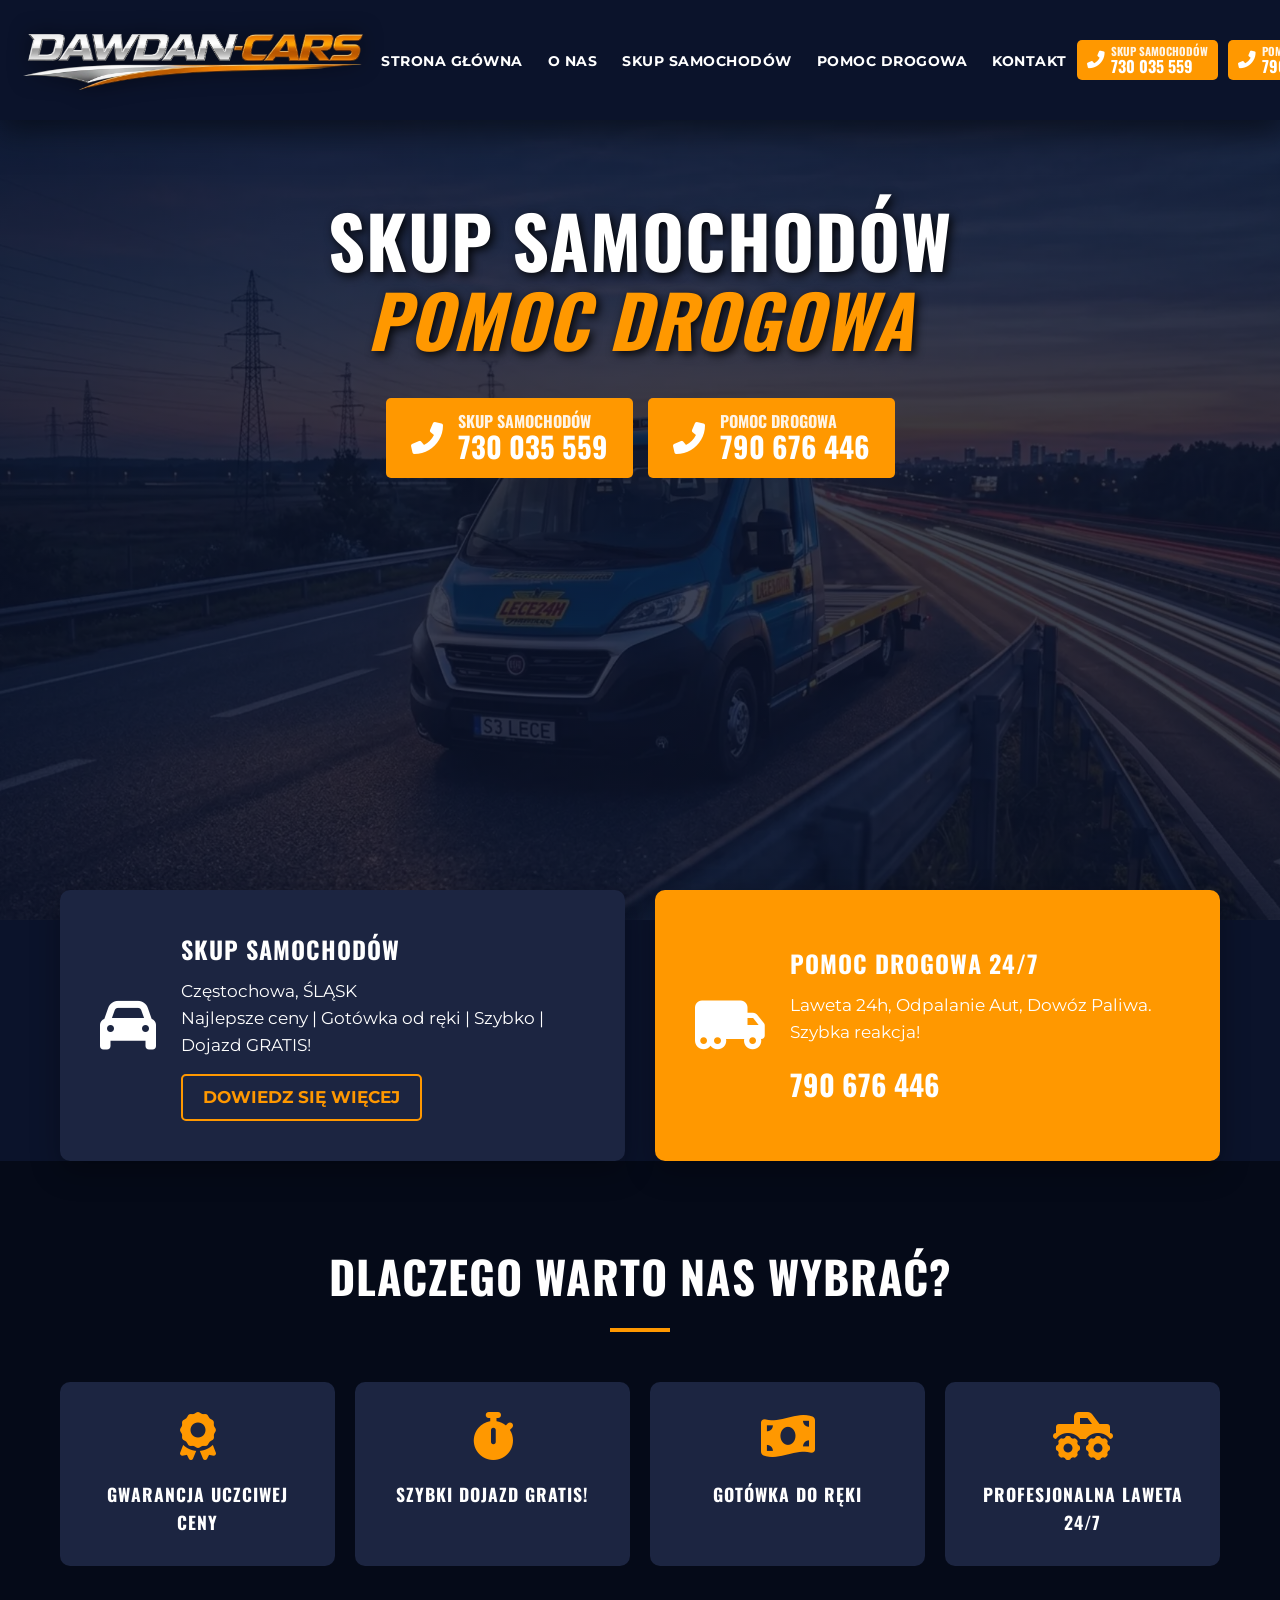
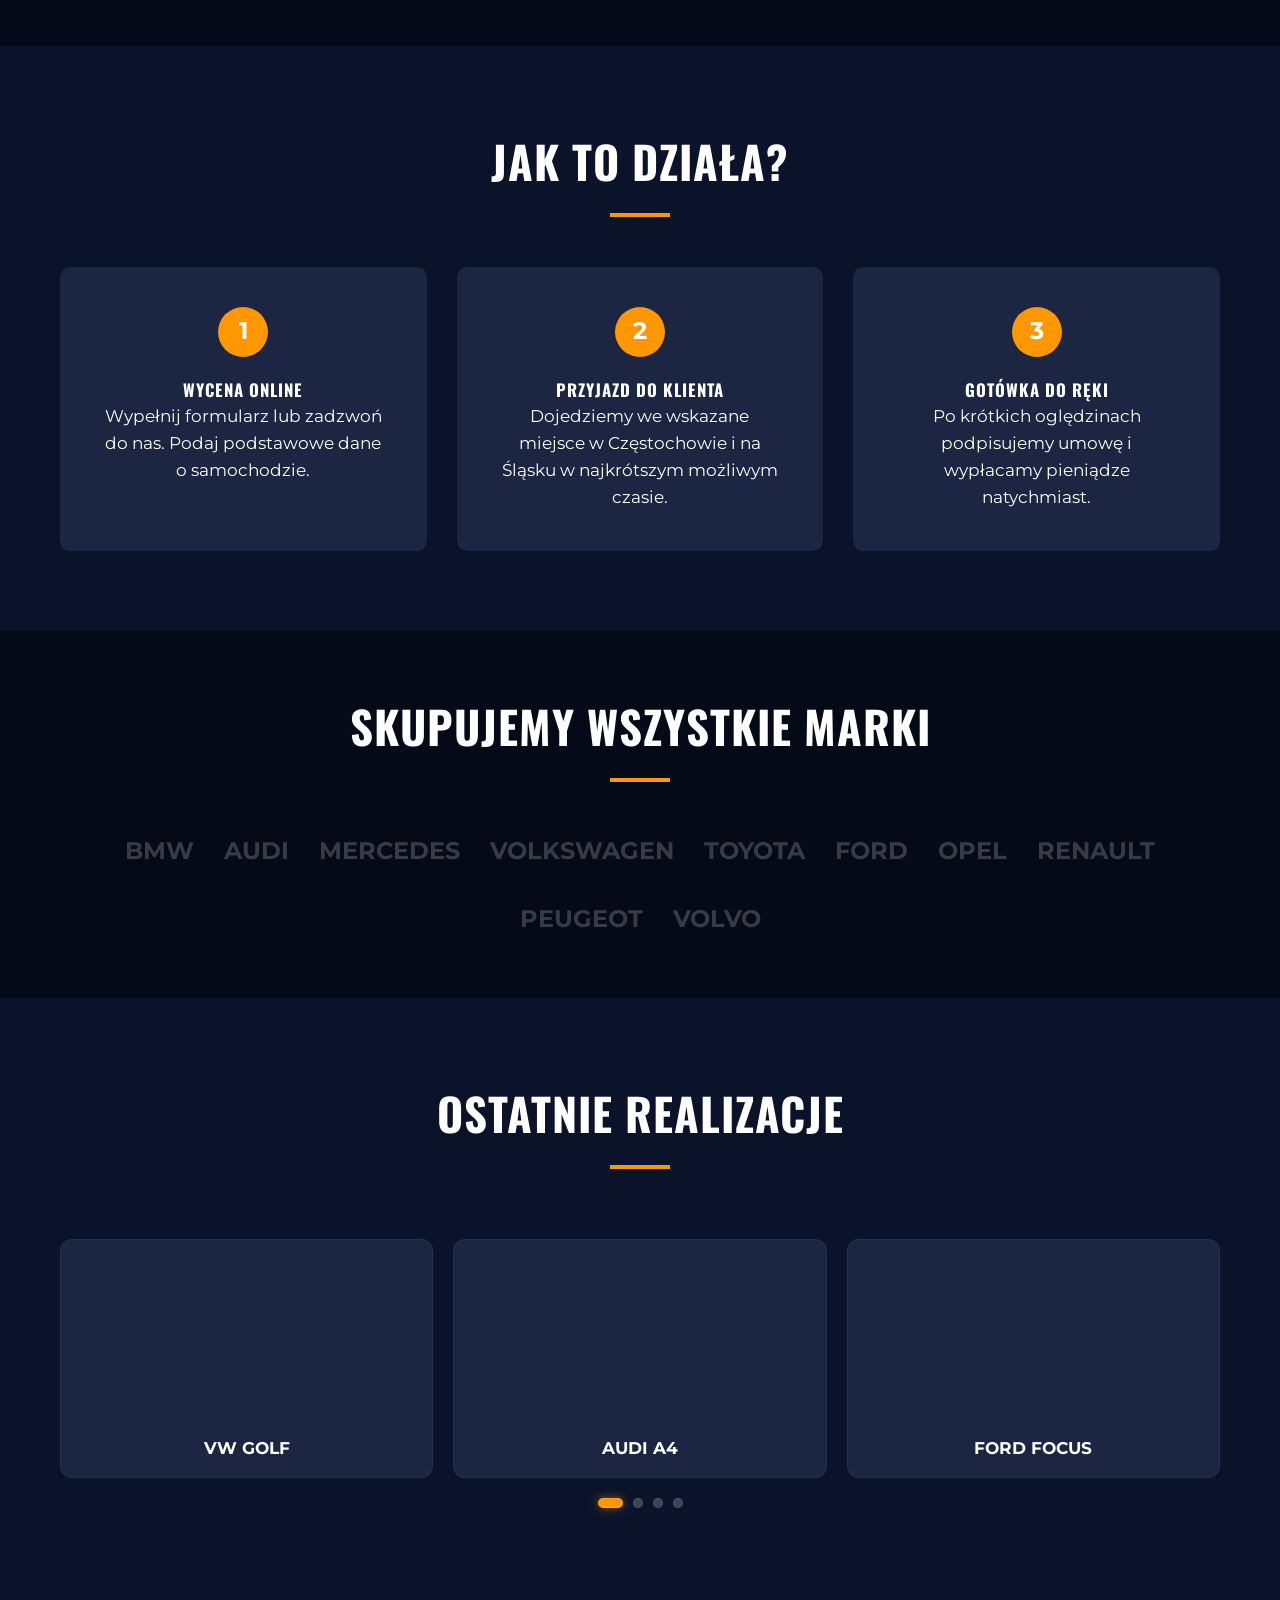
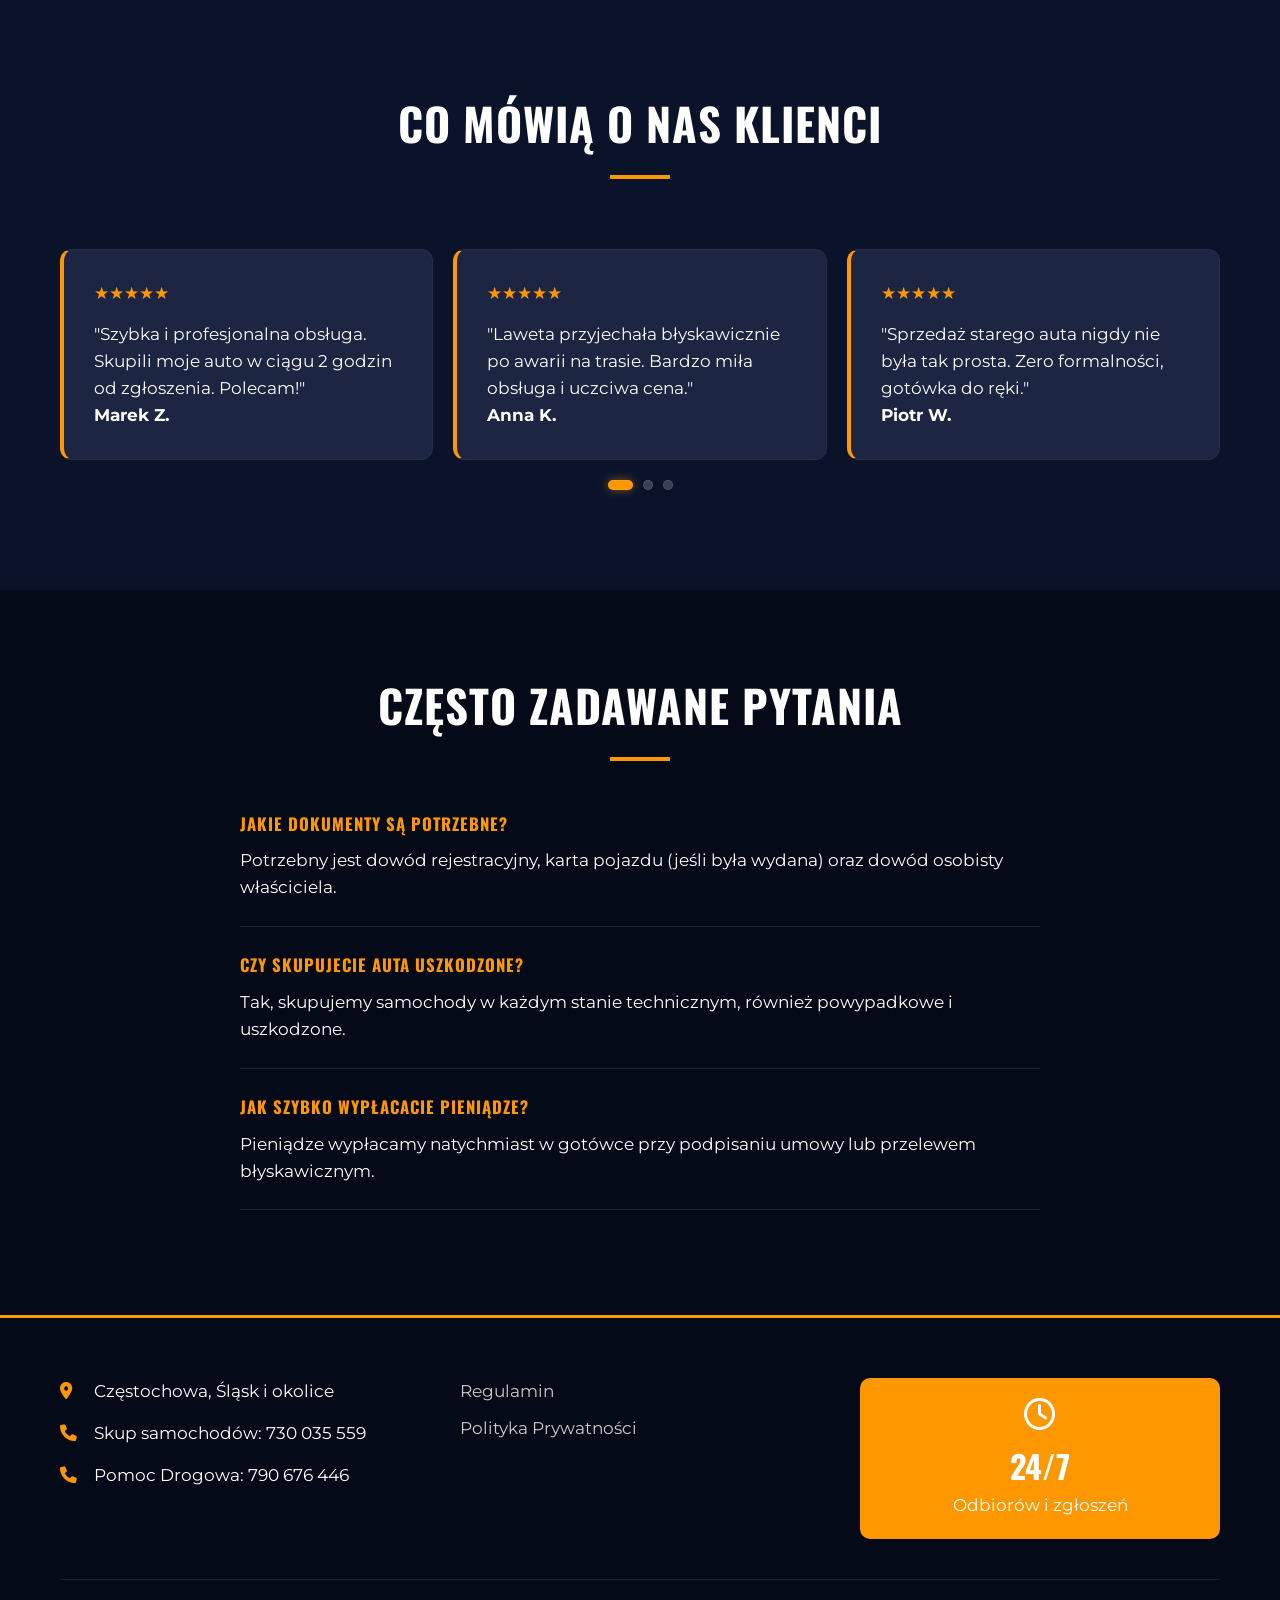
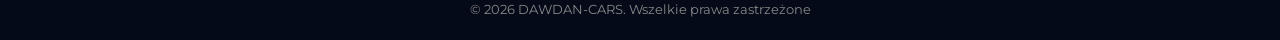
==== commit 3fc7e33c: "Remove slider navigation arrows and maintain pagination dots - Removed .slider-nav buttons from inde" ====
--- a/index.html
+++ b/index.html
@@ -208,10 +208,6 @@
                         <p>Porsche 911 2019</p>
                     </div>
                 </div>
-                <div class="slider-nav">
-                    <button class="slider-prev"><i class="fas fa-chevron-left"></i></button>
-                    <button class="slider-next"><i class="fas fa-chevron-right"></i></button>
-                </div>
             </div>
         </div>
     </section>
@@ -238,10 +234,6 @@
                         <strong>Piotr W.</strong>
                     </div>
                 </div>
-                <div class="slider-nav">
-                    <button class="slider-prev"><i class="fas fa-chevron-left"></i></button>
-                    <button class="slider-next"><i class="fas fa-chevron-right"></i></button>
-                </div>
             </div>
         </div>
     </section>
--- a/style.css
+++ b/style.css
@@ -410,13 +410,22 @@
 
 .slider-track {
     display: flex;
-    transition: transform 0.5s ease;
     gap: 20px;
+    user-select: none;
+    cursor: grab;
+}
+
+.slider-track:active {
+    cursor: grabbing;
 }
 
 .slider-item {
-    flex: 0 0 calc(33.333% - 14px);
     min-width: 280px;
+    transition: transform 0.3s ease, box-shadow 0.3s ease;
+}
+
+.slider-item:hover {
+    transform: translateY(-5px);
 }
 
 .slider-nav {
@@ -439,11 +448,13 @@
     align-items: center;
     justify-content: center;
     font-size: 1.2rem;
+    box-shadow: 0 4px 10px rgba(0,0,0,0.3);
 }
 
 .slider-nav button:hover {
     background: #e68a00;
     transform: scale(1.1);
+    box-shadow: 0 6px 15px rgba(255, 152, 0, 0.4);
 }
 
 .slider-dots {
@@ -454,37 +465,28 @@
 }
 
 .slider-dots .dot {
-    width: 12px;
-    height: 12px;
+    width: 10px;
+    height: 10px;
     background: rgba(255, 255, 255, 0.2);
     border-radius: 50%;
     cursor: pointer;
     transition: all 0.3s;
+    border: 1px solid rgba(255,255,255,0.1);
 }
 
 .slider-dots .dot.active {
     background: var(--primary-color);
-    width: 30px;
+    width: 25px;
     border-radius: 10px;
-}
-
-@media (max-width: 992px) {
-    .slider-item {
-        flex: 0 0 calc(50% - 10px);
-    }
-}
-
-@media (max-width: 768px) {
-    .slider-item {
-        flex: 0 0 100%;
-    }
+    box-shadow: 0 0 10px rgba(255, 152, 0, 0.5);
 }
 
 .buy-card {
     background: var(--accent-color);
-    border-radius: 10px;
+    border-radius: 12px;
     overflow: hidden;
     text-align: center;
+    border: 1px solid rgba(255, 255, 255, 0.05);
 }
 
 .car-img {
@@ -643,7 +645,13 @@
 .testimonial {
     background: var(--accent-color);
     padding: 30px;
-    border-radius: 10px;
+    border-radius: 12px;
+    border-left: 4px solid var(--primary-color);
+    height: 100%;
+    display: flex;
+    flex-direction: column;
+    justify-content: space-between;
+    border: 1px solid rgba(255, 255, 255, 0.05);
     border-left: 4px solid var(--primary-color);
 }
 
--- a/style.css
+++ b/style.css
@@ -410,13 +410,22 @@
 
 .slider-track {
     display: flex;
-    transition: transform 0.5s ease;
     gap: 20px;
+    user-select: none;
+    cursor: grab;
+}
+
+.slider-track:active {
+    cursor: grabbing;
 }
 
 .slider-item {
-    flex: 0 0 calc(33.333% - 14px);
     min-width: 280px;
+    transition: transform 0.3s ease, box-shadow 0.3s ease;
+}
+
+.slider-item:hover {
+    transform: translateY(-5px);
 }
 
 .slider-nav {
@@ -439,11 +448,13 @@
     align-items: center;
     justify-content: center;
     font-size: 1.2rem;
+    box-shadow: 0 4px 10px rgba(0,0,0,0.3);
 }
 
 .slider-nav button:hover {
     background: #e68a00;
     transform: scale(1.1);
+    box-shadow: 0 6px 15px rgba(255, 152, 0, 0.4);
 }
 
 .slider-dots {
@@ -454,37 +465,28 @@
 }
 
 .slider-dots .dot {
-    width: 12px;
-    height: 12px;
+    width: 10px;
+    height: 10px;
     background: rgba(255, 255, 255, 0.2);
     border-radius: 50%;
     cursor: pointer;
     transition: all 0.3s;
+    border: 1px solid rgba(255,255,255,0.1);
 }
 
 .slider-dots .dot.active {
     background: var(--primary-color);
-    width: 30px;
+    width: 25px;
     border-radius: 10px;
-}
-
-@media (max-width: 992px) {
-    .slider-item {
-        flex: 0 0 calc(50% - 10px);
-    }
-}
-
-@media (max-width: 768px) {
-    .slider-item {
-        flex: 0 0 100%;
-    }
+    box-shadow: 0 0 10px rgba(255, 152, 0, 0.5);
 }
 
 .buy-card {
     background: var(--accent-color);
-    border-radius: 10px;
+    border-radius: 12px;
     overflow: hidden;
     text-align: center;
+    border: 1px solid rgba(255, 255, 255, 0.05);
 }
 
 .car-img {
@@ -643,7 +645,13 @@
 .testimonial {
     background: var(--accent-color);
     padding: 30px;
-    border-radius: 10px;
+    border-radius: 12px;
+    border-left: 4px solid var(--primary-color);
+    height: 100%;
+    display: flex;
+    flex-direction: column;
+    justify-content: space-between;
+    border: 1px solid rgba(255, 255, 255, 0.05);
     border-left: 4px solid var(--primary-color);
 }
 
--- a/style.css
+++ b/style.css
@@ -410,13 +410,22 @@
 
 .slider-track {
     display: flex;
-    transition: transform 0.5s ease;
     gap: 20px;
+    user-select: none;
+    cursor: grab;
+}
+
+.slider-track:active {
+    cursor: grabbing;
 }
 
 .slider-item {
-    flex: 0 0 calc(33.333% - 14px);
     min-width: 280px;
+    transition: transform 0.3s ease, box-shadow 0.3s ease;
+}
+
+.slider-item:hover {
+    transform: translateY(-5px);
 }
 
 .slider-nav {
@@ -439,11 +448,13 @@
     align-items: center;
     justify-content: center;
     font-size: 1.2rem;
+    box-shadow: 0 4px 10px rgba(0,0,0,0.3);
 }
 
 .slider-nav button:hover {
     background: #e68a00;
     transform: scale(1.1);
+    box-shadow: 0 6px 15px rgba(255, 152, 0, 0.4);
 }
 
 .slider-dots {
@@ -454,37 +465,28 @@
 }
 
 .slider-dots .dot {
-    width: 12px;
-    height: 12px;
+    width: 10px;
+    height: 10px;
     background: rgba(255, 255, 255, 0.2);
     border-radius: 50%;
     cursor: pointer;
     transition: all 0.3s;
+    border: 1px solid rgba(255,255,255,0.1);
 }
 
 .slider-dots .dot.active {
     background: var(--primary-color);
-    width: 30px;
+    width: 25px;
     border-radius: 10px;
-}
-
-@media (max-width: 992px) {
-    .slider-item {
-        flex: 0 0 calc(50% - 10px);
-    }
-}
-
-@media (max-width: 768px) {
-    .slider-item {
-        flex: 0 0 100%;
-    }
+    box-shadow: 0 0 10px rgba(255, 152, 0, 0.5);
 }
 
 .buy-card {
     background: var(--accent-color);
-    border-radius: 10px;
+    border-radius: 12px;
     overflow: hidden;
     text-align: center;
+    border: 1px solid rgba(255, 255, 255, 0.05);
 }
 
 .car-img {
@@ -643,7 +645,13 @@
 .testimonial {
     background: var(--accent-color);
     padding: 30px;
-    border-radius: 10px;
+    border-radius: 12px;
+    border-left: 4px solid var(--primary-color);
+    height: 100%;
+    display: flex;
+    flex-direction: column;
+    justify-content: space-between;
+    border: 1px solid rgba(255, 255, 255, 0.05);
     border-left: 4px solid var(--primary-color);
 }
 
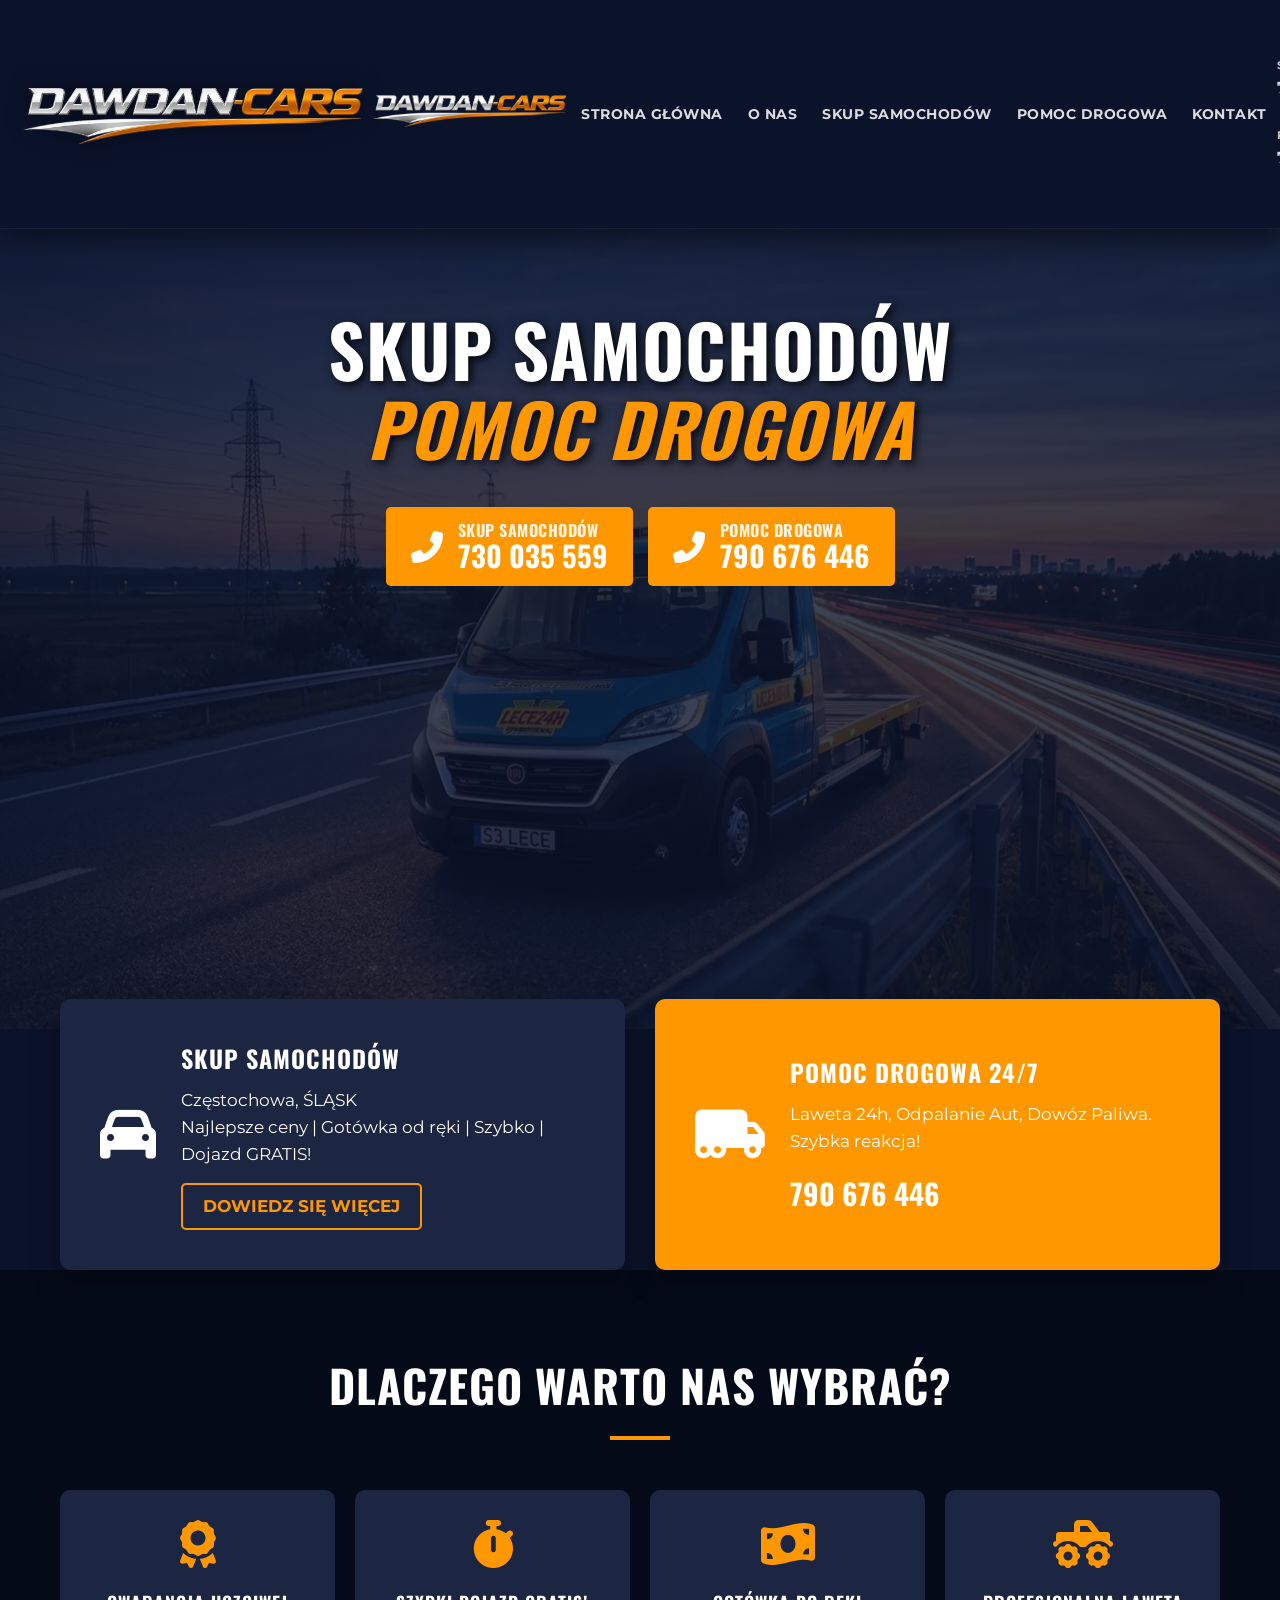
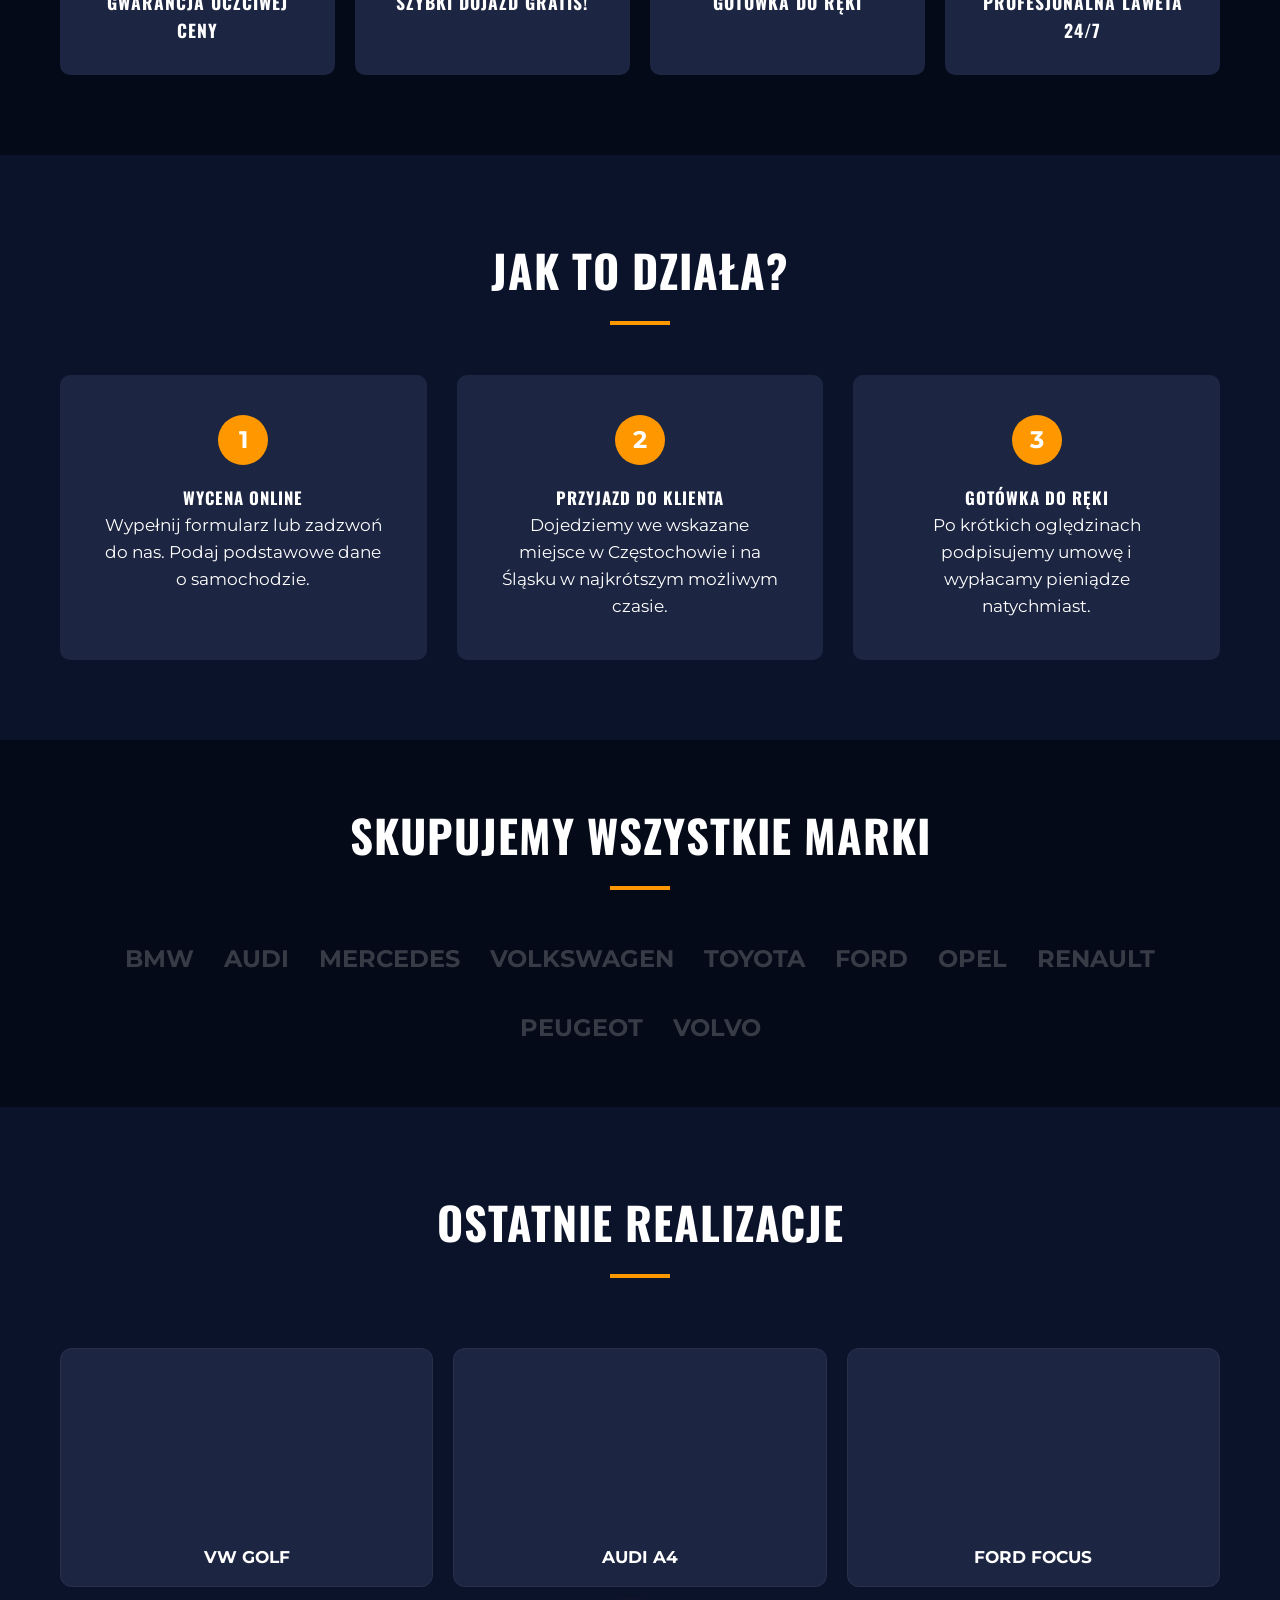
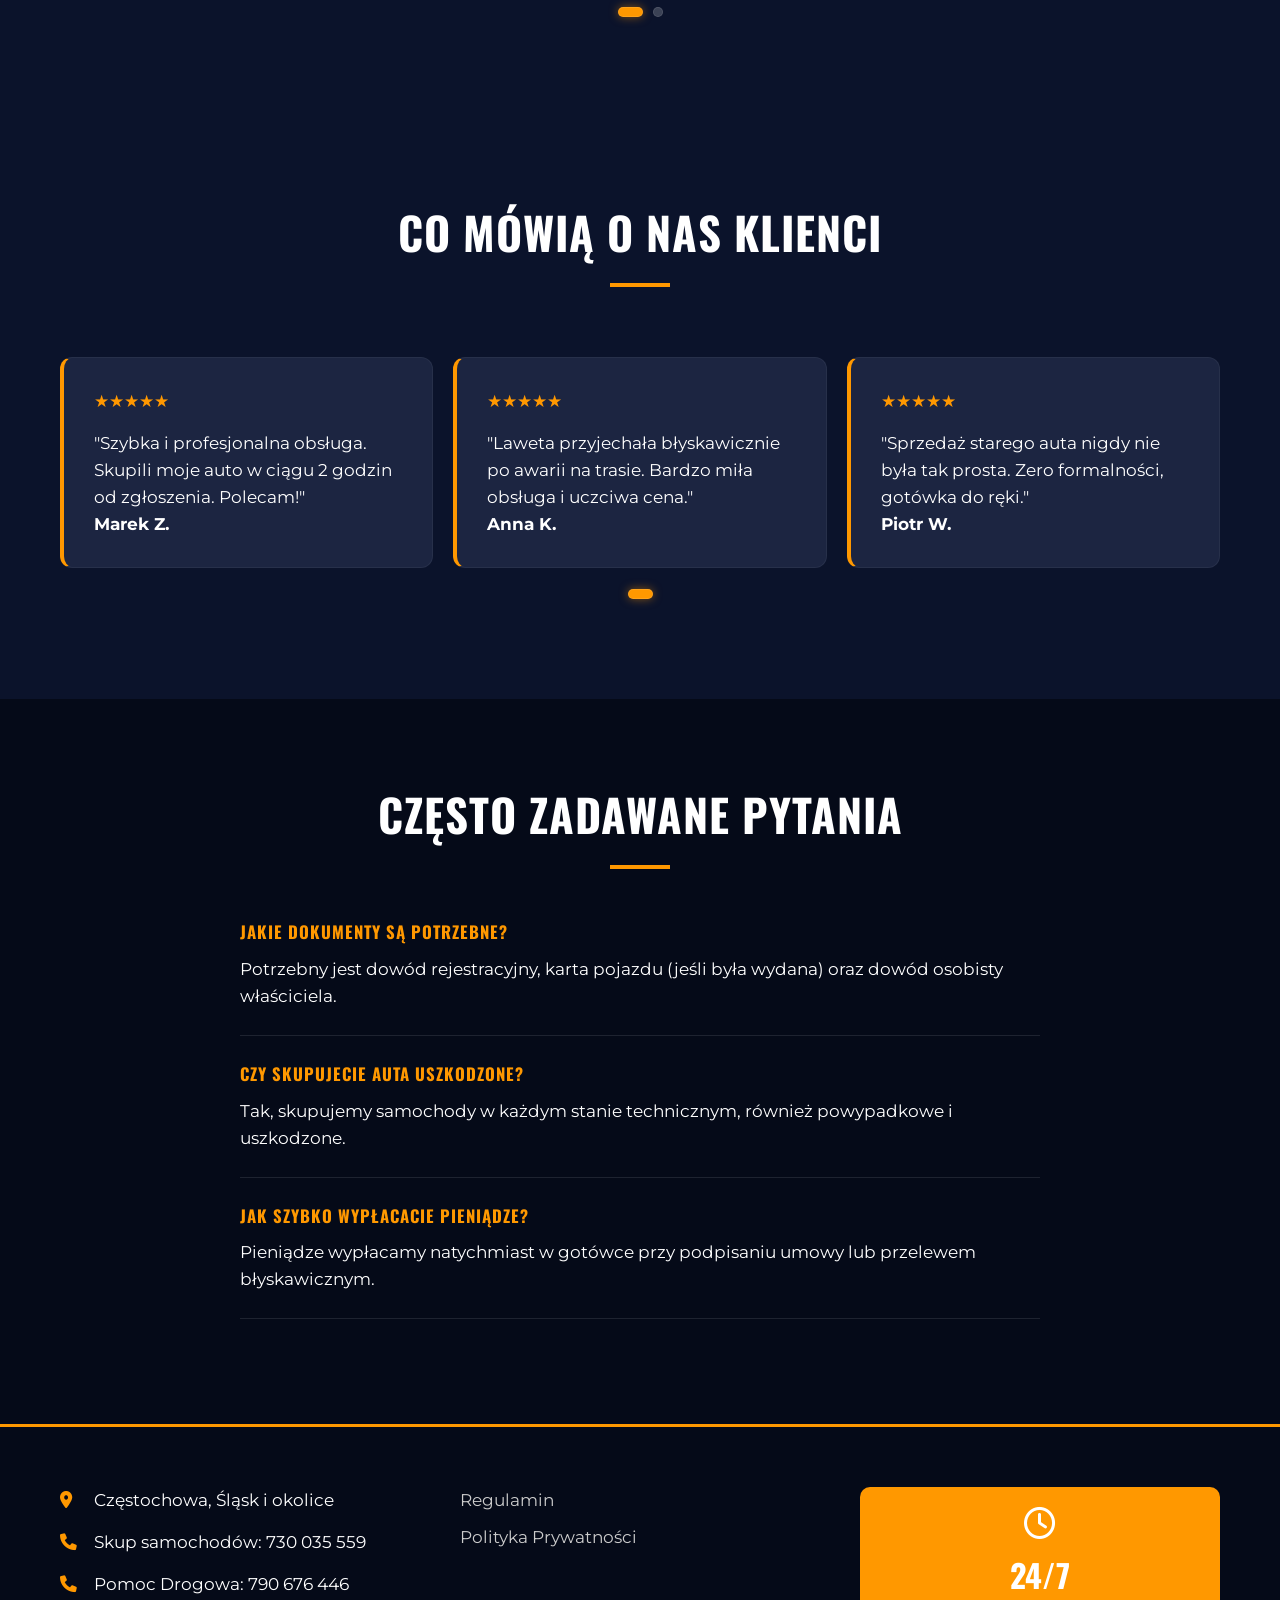
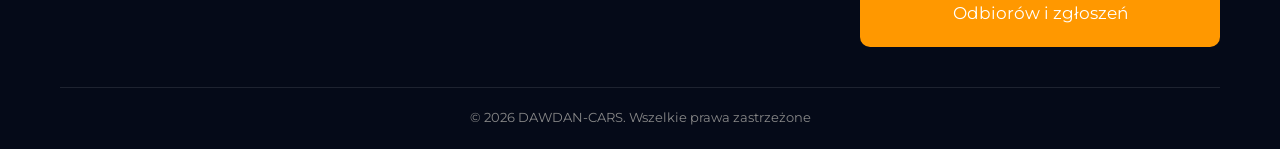
==== commit 83969986: "Przebudowa formularza wyceny i modernizacja UI/UX strony. - Dodano nowe pola do formularza wyceny (p" ====
--- a/index.html
+++ b/index.html
@@ -39,6 +39,9 @@
                     </a>
                 </div>
                 <nav>
+                    <div class="nav-mobile-header">
+                        <img src="logo.webp" alt="Logo Mobile" width="200">
+                    </div>
                     <ul>
                         <li><a href="index.html">STRONA GŁÓWNA</a></li>
                         <li><a href="o-nas.html">O NAS</a></li>
@@ -46,6 +49,26 @@
                         <li><a href="laweta-pomoc-drogowa.html">POMOC DROGOWA</a></li>
                         <li><a href="kontakt.html">KONTAKT</a></li>
                     </ul>
+                    <div class="nav-mobile-cta">
+                        <a href="tel:+48730035559" class="btn-call">
+                            <i class="fas fa-phone-alt"></i>
+                            <span>
+                                <span class="btn-label">SKUP SAMOCHODÓW</span>
+                                <span class="btn-number">730 035 559</span>
+                            </span>
+                        </a>
+                        <a href="tel:+48790676446" class="btn-call">
+                            <i class="fas fa-phone-alt"></i>
+                            <span>
+                                <span class="btn-label">POMOC DROGOWA</span>
+                                <span class="btn-number">790 676 446</span>
+                            </span>
+                        </a>
+                    </div>
+                    <div class="nav-mobile-info">
+                        <p><i class="fas fa-map-marker-alt"></i> Częstochowa i okolice</p>
+                        <p><i class="far fa-clock"></i> 24/7 - Działamy non-stop</p>
+                    </div>
                 </nav>
                 <div class="header-cta">
                     <a href="tel:+48730035559" class="btn-call">
@@ -64,7 +87,9 @@
                     </a>
                 </div>
                 <div class="menu-toggle">
-                    <i class="fas fa-bars"></i>
+                    <span></span>
+                    <span></span>
+                    <span></span>
                 </div>
             </div>
         </div>
--- a/style.css
+++ b/style.css
@@ -39,11 +39,15 @@
 
 /* Header & Navigation */
 header {
-    background-color: #0b132b;
+    background-color: rgba(11, 19, 43, 0.95);
+    backdrop-filter: blur(10px);
+    -webkit-backdrop-filter: blur(10px);
     position: sticky;
     top: 0;
     z-index: 1000;
-    box-shadow: 0 10px 30px rgba(0,0,0,0.5);
+    box-shadow: 0 5px 25px rgba(0,0,0,0.3);
+    transition: all 0.3s ease;
+    border-bottom: 1px solid rgba(255, 255, 255, 0.05);
 }
 
 .top-bar .container {
@@ -52,26 +56,25 @@
     align-items: center;
     height: auto;
     max-width: 100%;
-    padding: 15px 20px; /* Reduced padding for more space */
+    padding: 12px 20px;
 }
 
 .logo {
-    flex: 0 1 auto; /* Allow logo to shrink if needed */
+    flex: 0 1 auto;
     display: flex;
     justify-content: flex-start;
 }
 
 .logo img {
-    max-height: 60px;
+    max-height: 55px;
     width: auto;
     display: block;
-    transition: transform 0.3s ease;
-    filter: drop-shadow(0 0 10px rgba(0,0,0,0.5));
+    transition: all 0.4s cubic-bezier(0.175, 0.885, 0.32, 1.275);
+    filter: drop-shadow(0 2px 5px rgba(0,0,0,0.2));
 }
 
 .logo img:hover {
     transform: scale(1.05);
-    filter: drop-shadow(0 0 12px rgba(255,152,0,0.3));
 }
 
 nav {
@@ -84,23 +87,42 @@
 nav ul {
     display: flex;
     list-style: none;
-    gap: 5px; /* Tighter gap for better fit */
+    gap: 2px;
 }
 
 nav a {
     text-decoration: none;
     color: var(--text-light);
     font-weight: 700;
-    font-size: 0.85rem; /* Slightly smaller font */
-    padding: 8px 10px; /* More compact padding */
+    font-size: 0.85rem;
+    padding: 10px 12px;
     transition: all 0.3s ease;
     text-transform: uppercase;
-    letter-spacing: 0.5px;
+    letter-spacing: 0.8px;
     white-space: nowrap;
+    position: relative;
+    opacity: 0.85;
+}
+
+nav a::after {
+    content: '';
+    position: absolute;
+    bottom: 0;
+    left: 50%;
+    width: 0;
+    height: 2px;
+    background: var(--primary-color);
+    transition: all 0.3s ease;
+    transform: translateX(-50%);
 }
 
 nav a:hover, nav a.active {
-    color: var(--primary-color);
+    color: var(--text-light);
+    opacity: 1;
+}
+
+nav a:hover::after, nav a.active::after {
+    width: 70%;
 }
 
 .header-cta {
@@ -108,55 +130,106 @@
     flex-direction: row;
     justify-content: flex-end;
     align-items: center;
-    gap: 10px; /* Reduced gap */
+    gap: 8px;
     flex: 0 1 auto;
 }
 
 .header-cta .btn-call {
     display: flex;
     align-items: center;
-    gap: 6px;
+    gap: 8px;
     text-decoration: none;
     color: #fff;
-    background: #ff9800;
-    padding: 6px 10px; /* More compact */
-    transition: background 0.3s;
+    background: var(--primary-color);
+    padding: 8px 12px;
+    transition: all 0.3s cubic-bezier(0.23, 1, 0.32, 1);
     font-family: 'Oswald', sans-serif;
     font-weight: 700;
-    border-radius: 5px;
-    line-height: 1;
+    border-radius: 6px;
+    line-height: 1.1;
     white-space: nowrap;
+    box-shadow: 0 4px 15px rgba(255, 152, 0, 0.2);
 }
 
 .header-cta .btn-call i {
     font-size: 1.1rem;
+    animation: pulse-phone 2s infinite;
+}
+
+@keyframes pulse-phone {
+    0% { transform: scale(1); }
+    50% { transform: scale(1.1); }
+    100% { transform: scale(1); }
 }
 
 .btn-label {
     display: block;
-    font-size: 0.7rem;
+    font-size: 0.65rem;
     text-transform: uppercase;
     opacity: 0.9;
+    letter-spacing: 0.5px;
 }
 
 .btn-number {
     display: block;
-    font-size: 1rem;
+    font-size: 1.05rem;
 }
 
 .header-cta .btn-call:hover {
-    background: #e68a00;
+    background: #fb8c00;
+    transform: translateY(-2px);
+    box-shadow: 0 6px 20px rgba(255, 152, 0, 0.3);
 }
 
 .menu-toggle {
-    display: flex;
-    align-items: center;
-    justify-content: center;
-    font-size: 1.8rem;
+    display: none;
+    flex-direction: column;
+    justify-content: space-around;
+    width: 32px;
+    height: 24px;
     cursor: pointer;
-    width: 44px;
-    height: 44px;
-    display: none;
+    z-index: 1100;
+}
+
+.menu-toggle span {
+    width: 100%;
+    height: 3px;
+    background: var(--text-light);
+    border-radius: 10px;
+    transition: all 0.3s ease-in-out;
+}
+
+.menu-toggle.active span:nth-child(1) {
+    transform: translateY(8px) rotate(45deg);
+}
+
+.menu-toggle.active span:nth-child(2) {
+    opacity: 0;
+    transform: translateX(-20px);
+}
+
+.menu-toggle.active span:nth-child(3) {
+    transform: translateY(-8px) rotate(-45deg);
+}
+
+.nav-overlay {
+    position: fixed;
+    top: 0;
+    left: 0;
+    width: 100%;
+    height: 100%;
+    background: rgba(5, 10, 24, 0.9);
+    backdrop-filter: blur(8px);
+    -webkit-backdrop-filter: blur(8px);
+    z-index: 998;
+    opacity: 0;
+    visibility: hidden;
+    transition: all 0.5s cubic-bezier(0.77, 0, 0.175, 1);
+}
+
+.nav-overlay.active {
+    opacity: 1;
+    visibility: visible;
 }
 
 /* Hero Section */
@@ -413,6 +486,9 @@
     gap: 20px;
     user-select: none;
     cursor: grab;
+    touch-action: pan-y;
+    will-change: transform;
+    transition: transform 0.4s cubic-bezier(0.23, 1, 0.32, 1);
 }
 
 .slider-track:active {
@@ -845,12 +921,26 @@
 
 .form-group input, .form-group select, .form-group textarea {
     width: 100%;
-    padding: 12px;
-    border-radius: 5px;
-    border: 1px solid rgba(255,255,255,0.1);
-    background: rgba(255,255,255,0.05);
+    padding: 16px 20px;
+    background: rgba(255, 255, 255, 0.05);
+    border: 1px solid rgba(255, 255, 255, 0.1);
+    border-radius: 12px;
     color: white;
-    font-family: inherit;
+    font-size: 1rem;
+    font-family: 'Montserrat', sans-serif;
+    transition: all 0.3s;
+}
+
+.form-group select option {
+    background: #0b132b;
+    color: white;
+}
+
+.form-group input:focus, .form-group select:focus, .form-group textarea:focus {
+    background: rgba(255, 255, 255, 0.08);
+    border-color: var(--primary-color);
+    outline: none;
+    box-shadow: 0 0 0 4px rgba(255, 152, 0, 0.1);
 }
 
 .form-group textarea {
@@ -1047,26 +1137,32 @@
 }
 
 .form-message {
-    margin-top: 15px;
-    padding: 10px;
-    border-radius: 5px;
+    margin-top: 20px;
+    padding: 15px;
+    border-radius: 12px;
     text-align: center;
     font-weight: 700;
     display: none;
+    animation: fadeIn 0.3s ease;
 }
 
 .form-message.success {
     display: block;
-    background: rgba(76, 175, 80, 0.1);
+    background: rgba(76, 175, 80, 0.15);
     color: #4caf50;
-    border: 1px solid #4caf50;
+    border: 1px solid rgba(76, 175, 80, 0.3);
 }
 
 .form-message.error {
     display: block;
-    background: rgba(244, 67, 54, 0.1);
+    background: rgba(244, 67, 54, 0.15);
     color: #f44336;
-    border: 1px solid #f44336;
+    border: 1px solid rgba(244, 67, 54, 0.3);
+}
+
+@keyframes fadeIn {
+    from { opacity: 0; transform: translateY(-10px); }
+    to { opacity: 1; transform: translateY(0); }
 }
 
 /* Animations */
@@ -1082,42 +1178,108 @@
 }
 
 /* Responsive */
-@media (max-width: 1100px) {
-    /* Trigger mobile menu earlier to avoid collision */
+@media (max-width: 991px) {
     .menu-toggle {
         display: flex;
         order: 3;
     }
 
     nav {
-        display: none;
-        position: absolute;
-        top: 100%;
-        left: 0;
+        position: fixed;
+        top: 0;
+        right: 0;
+        transform: translateX(105%);
+        width: 320px;
+        max-width: 85vw;
+        height: 100vh;
+        background: #0b132b;
+        padding: 40px 0;
+        transition: transform 0.5s cubic-bezier(0.77, 0, 0.175, 1);
+        display: flex !important;
+        flex-direction: column;
+        z-index: 999;
+        box-shadow: -20px 0 50px rgba(0,0,0,0.9);
+        overflow-y: auto;
+    }
+
+    .nav-mobile-header {
+        padding: 0 30px 30px;
+        border-bottom: 1px solid rgba(255,255,255,0.05);
+        margin-bottom: 20px;
+    }
+
+    .nav-mobile-header img {
+        max-width: 180px;
+    }
+
+    .nav-mobile-cta {
+        padding: 30px;
+        display: flex;
+        flex-direction: column;
+        gap: 15px;
+    }
+
+    .nav-mobile-cta .btn-call {
+        justify-content: center;
         width: 100%;
-        background: var(--bg-dark);
-        padding: 20px;
-        text-align: center;
-        border-bottom: 2px solid var(--primary-color);
-        z-index: 1001;
+        padding: 15px;
+    }
+
+    .nav-mobile-info {
+        padding: 0 30px 40px;
+        font-size: 0.9rem;
+        color: #888;
+    }
+
+    .nav-mobile-info p {
+        margin-bottom: 8px;
+        display: flex;
+        align-items: center;
+        gap: 10px;
+    }
+
+    .nav-mobile-info i {
+        color: var(--primary-color);
+        width: 16px;
     }
 
     nav.active {
-        display: block;
+        transform: translateX(0);
     }
 
     nav ul {
         flex-direction: column;
-        gap: 15px;
+        gap: 0;
+        width: 100%;
+    }
+
+    nav a {
+        font-size: 1.1rem;
+        display: block;
+        width: 100%;
+        padding: 15px 30px;
+        border-bottom: 1px solid rgba(255, 255, 255, 0.05);
+        opacity: 1;
+        text-align: left;
+    }
+
+    nav a::after {
+        display: none;
+    }
+
+    nav a:hover, nav a.active {
+        background: rgba(255, 152, 0, 0.1);
+        color: var(--primary-color);
+        border-left: 4px solid var(--primary-color);
     }
 
     .top-bar .container {
-        padding: 10px 15px;
+        padding: 8px 15px;
     }
 
     .header-cta {
         order: 2;
-        margin-right: 15px;
+        margin-right: 8px;
     }
 }
 
@@ -1129,26 +1291,17 @@
 
 @media (max-width: 768px) {
     .top-bar .container {
-        height: auto;
-        min-height: 80px;
-        flex-wrap: wrap;
+        min-height: 70px;
+        padding: 8px 15px;
         justify-content: space-between;
-        padding: 10px 15px;
-        gap: 15px;
     }
 
     .logo img {
-        max-height: 100px; /* Even larger as requested */
+        max-height: 40px;
     }
 
     .header-cta {
-        display: flex;
-        flex-direction: row; /* Keep side-by-side on mobile */
-        width: auto;
-        order: 2;
-        margin-left: 0;
-        gap: 6px;
-        flex: 0 0 auto;
+        display: none; /* Hide top bar CTA on mobile */
     }
 
     .header-cta .btn-call {
--- a/critical.css
+++ b/critical.css
@@ -127,14 +127,34 @@
 }
 
 .menu-toggle {
-    display: flex;
-    align-items: center;
-    justify-content: center;
-    font-size: 1.8rem;
+    display: none;
+    flex-direction: column;
+    justify-content: space-around;
+    width: 32px;
+    height: 24px;
     cursor: pointer;
-    width: 44px;
-    height: 44px;
-    display: none;
+    z-index: 1100;
+}
+
+.menu-toggle span {
+    width: 100%;
+    height: 3px;
+    background: var(--text-light);
+    border-radius: 10px;
+    transition: all 0.3s ease-in-out;
+}
+
+.menu-toggle.active span:nth-child(1) {
+    transform: translateY(8px) rotate(45deg);
+}
+
+.menu-toggle.active span:nth-child(2) {
+    opacity: 0;
+    transform: translateX(-20px);
+}
+
+.menu-toggle.active span:nth-child(3) {
+    transform: translateY(-8px) rotate(-45deg);
 }
 
 .hero {
@@ -241,55 +261,35 @@
     color: var(--primary-color);
 }
 
-@media (max-width: 1100px) {
+@media (max-width: 991px) {
     .menu-toggle {
         display: flex;
         order: 3;
     }
     nav {
         display: none;
-        position: absolute;
-        top: 100%;
-        left: 0;
-        width: 100%;
-        background: var(--bg-dark);
-        padding: 20px;
-        text-align: center;
-        border-bottom: 2px solid var(--primary-color);
-        z-index: 1001;
-    }
-    nav.active {
-        display: block;
     }
     .top-bar .container {
         padding: 10px 15px;
     }
     .header-cta {
-        order: 2;
-        margin-right: 15px;
+        display: none;
     }
 }
 
 @media (max-width: 768px) {
     .top-bar .container {
         height: auto;
-        min-height: 80px;
-        flex-wrap: wrap;
+        min-height: 70px;
+        flex-wrap: nowrap;
         justify-content: space-between;
         padding: 10px 15px;
-        gap: 15px;
     }
     .logo img {
-        max-height: 100px;
+        max-height: 40px;
     }
     .header-cta {
-        display: flex;
-        flex-direction: row;
-        width: auto;
-        order: 2;
-        margin-left: 0;
-        gap: 6px;
-        flex: 0 0 auto;
+        display: none;
     }
     .header-cta .btn-call {
         padding: 5px 10px;
--- a/style.css
+++ b/style.css
@@ -39,11 +39,15 @@
 
 /* Header & Navigation */
 header {
-    background-color: #0b132b;
+    background-color: rgba(11, 19, 43, 0.95);
+    backdrop-filter: blur(10px);
+    -webkit-backdrop-filter: blur(10px);
     position: sticky;
     top: 0;
     z-index: 1000;
-    box-shadow: 0 10px 30px rgba(0,0,0,0.5);
+    box-shadow: 0 5px 25px rgba(0,0,0,0.3);
+    transition: all 0.3s ease;
+    border-bottom: 1px solid rgba(255, 255, 255, 0.05);
 }
 
 .top-bar .container {
@@ -52,26 +56,25 @@
     align-items: center;
     height: auto;
     max-width: 100%;
-    padding: 15px 20px; /* Reduced padding for more space */
+    padding: 12px 20px;
 }
 
 .logo {
-    flex: 0 1 auto; /* Allow logo to shrink if needed */
+    flex: 0 1 auto;
     display: flex;
     justify-content: flex-start;
 }
 
 .logo img {
-    max-height: 60px;
+    max-height: 55px;
     width: auto;
     display: block;
-    transition: transform 0.3s ease;
-    filter: drop-shadow(0 0 10px rgba(0,0,0,0.5));
+    transition: all 0.4s cubic-bezier(0.175, 0.885, 0.32, 1.275);
+    filter: drop-shadow(0 2px 5px rgba(0,0,0,0.2));
 }
 
 .logo img:hover {
     transform: scale(1.05);
-    filter: drop-shadow(0 0 12px rgba(255,152,0,0.3));
 }
 
 nav {
@@ -84,23 +87,42 @@
 nav ul {
     display: flex;
     list-style: none;
-    gap: 5px; /* Tighter gap for better fit */
+    gap: 2px;
 }
 
 nav a {
     text-decoration: none;
     color: var(--text-light);
     font-weight: 700;
-    font-size: 0.85rem; /* Slightly smaller font */
-    padding: 8px 10px; /* More compact padding */
+    font-size: 0.85rem;
+    padding: 10px 12px;
     transition: all 0.3s ease;
     text-transform: uppercase;
-    letter-spacing: 0.5px;
+    letter-spacing: 0.8px;
     white-space: nowrap;
+    position: relative;
+    opacity: 0.85;
+}
+
+nav a::after {
+    content: '';
+    position: absolute;
+    bottom: 0;
+    left: 50%;
+    width: 0;
+    height: 2px;
+    background: var(--primary-color);
+    transition: all 0.3s ease;
+    transform: translateX(-50%);
 }
 
 nav a:hover, nav a.active {
-    color: var(--primary-color);
+    color: var(--text-light);
+    opacity: 1;
+}
+
+nav a:hover::after, nav a.active::after {
+    width: 70%;
 }
 
 .header-cta {
@@ -108,55 +130,106 @@
     flex-direction: row;
     justify-content: flex-end;
     align-items: center;
-    gap: 10px; /* Reduced gap */
+    gap: 8px;
     flex: 0 1 auto;
 }
 
 .header-cta .btn-call {
     display: flex;
     align-items: center;
-    gap: 6px;
+    gap: 8px;
     text-decoration: none;
     color: #fff;
-    background: #ff9800;
-    padding: 6px 10px; /* More compact */
-    transition: background 0.3s;
+    background: var(--primary-color);
+    padding: 8px 12px;
+    transition: all 0.3s cubic-bezier(0.23, 1, 0.32, 1);
     font-family: 'Oswald', sans-serif;
     font-weight: 700;
-    border-radius: 5px;
-    line-height: 1;
+    border-radius: 6px;
+    line-height: 1.1;
     white-space: nowrap;
+    box-shadow: 0 4px 15px rgba(255, 152, 0, 0.2);
 }
 
 .header-cta .btn-call i {
     font-size: 1.1rem;
+    animation: pulse-phone 2s infinite;
+}
+
+@keyframes pulse-phone {
+    0% { transform: scale(1); }
+    50% { transform: scale(1.1); }
+    100% { transform: scale(1); }
 }
 
 .btn-label {
     display: block;
-    font-size: 0.7rem;
+    font-size: 0.65rem;
     text-transform: uppercase;
     opacity: 0.9;
+    letter-spacing: 0.5px;
 }
 
 .btn-number {
     display: block;
-    font-size: 1rem;
+    font-size: 1.05rem;
 }
 
 .header-cta .btn-call:hover {
-    background: #e68a00;
+    background: #fb8c00;
+    transform: translateY(-2px);
+    box-shadow: 0 6px 20px rgba(255, 152, 0, 0.3);
 }
 
 .menu-toggle {
-    display: flex;
-    align-items: center;
-    justify-content: center;
-    font-size: 1.8rem;
+    display: none;
+    flex-direction: column;
+    justify-content: space-around;
+    width: 32px;
+    height: 24px;
     cursor: pointer;
-    width: 44px;
-    height: 44px;
-    display: none;
+    z-index: 1100;
+}
+
+.menu-toggle span {
+    width: 100%;
+    height: 3px;
+    background: var(--text-light);
+    border-radius: 10px;
+    transition: all 0.3s ease-in-out;
+}
+
+.menu-toggle.active span:nth-child(1) {
+    transform: translateY(8px) rotate(45deg);
+}
+
+.menu-toggle.active span:nth-child(2) {
+    opacity: 0;
+    transform: translateX(-20px);
+}
+
+.menu-toggle.active span:nth-child(3) {
+    transform: translateY(-8px) rotate(-45deg);
+}
+
+.nav-overlay {
+    position: fixed;
+    top: 0;
+    left: 0;
+    width: 100%;
+    height: 100%;
+    background: rgba(5, 10, 24, 0.9);
+    backdrop-filter: blur(8px);
+    -webkit-backdrop-filter: blur(8px);
+    z-index: 998;
+    opacity: 0;
+    visibility: hidden;
+    transition: all 0.5s cubic-bezier(0.77, 0, 0.175, 1);
+}
+
+.nav-overlay.active {
+    opacity: 1;
+    visibility: visible;
 }
 
 /* Hero Section */
@@ -413,6 +486,9 @@
     gap: 20px;
     user-select: none;
     cursor: grab;
+    touch-action: pan-y;
+    will-change: transform;
+    transition: transform 0.4s cubic-bezier(0.23, 1, 0.32, 1);
 }
 
 .slider-track:active {
@@ -845,12 +921,26 @@
 
 .form-group input, .form-group select, .form-group textarea {
     width: 100%;
-    padding: 12px;
-    border-radius: 5px;
-    border: 1px solid rgba(255,255,255,0.1);
-    background: rgba(255,255,255,0.05);
+    padding: 16px 20px;
+    background: rgba(255, 255, 255, 0.05);
+    border: 1px solid rgba(255, 255, 255, 0.1);
+    border-radius: 12px;
     color: white;
-    font-family: inherit;
+    font-size: 1rem;
+    font-family: 'Montserrat', sans-serif;
+    transition: all 0.3s;
+}
+
+.form-group select option {
+    background: #0b132b;
+    color: white;
+}
+
+.form-group input:focus, .form-group select:focus, .form-group textarea:focus {
+    background: rgba(255, 255, 255, 0.08);
+    border-color: var(--primary-color);
+    outline: none;
+    box-shadow: 0 0 0 4px rgba(255, 152, 0, 0.1);
 }
 
 .form-group textarea {
@@ -1047,26 +1137,32 @@
 }
 
 .form-message {
-    margin-top: 15px;
-    padding: 10px;
-    border-radius: 5px;
+    margin-top: 20px;
+    padding: 15px;
+    border-radius: 12px;
     text-align: center;
     font-weight: 700;
     display: none;
+    animation: fadeIn 0.3s ease;
 }
 
 .form-message.success {
     display: block;
-    background: rgba(76, 175, 80, 0.1);
+    background: rgba(76, 175, 80, 0.15);
     color: #4caf50;
-    border: 1px solid #4caf50;
+    border: 1px solid rgba(76, 175, 80, 0.3);
 }
 
 .form-message.error {
     display: block;
-    background: rgba(244, 67, 54, 0.1);
+    background: rgba(244, 67, 54, 0.15);
     color: #f44336;
-    border: 1px solid #f44336;
+    border: 1px solid rgba(244, 67, 54, 0.3);
+}
+
+@keyframes fadeIn {
+    from { opacity: 0; transform: translateY(-10px); }
+    to { opacity: 1; transform: translateY(0); }
 }
 
 /* Animations */
@@ -1082,42 +1178,108 @@
 }
 
 /* Responsive */
-@media (max-width: 1100px) {
-    /* Trigger mobile menu earlier to avoid collision */
+@media (max-width: 991px) {
     .menu-toggle {
         display: flex;
         order: 3;
     }
 
     nav {
-        display: none;
-        position: absolute;
-        top: 100%;
-        left: 0;
+        position: fixed;
+        top: 0;
+        right: 0;
+        transform: translateX(105%);
+        width: 320px;
+        max-width: 85vw;
+        height: 100vh;
+        background: #0b132b;
+        padding: 40px 0;
+        transition: transform 0.5s cubic-bezier(0.77, 0, 0.175, 1);
+        display: flex !important;
+        flex-direction: column;
+        z-index: 999;
+        box-shadow: -20px 0 50px rgba(0,0,0,0.9);
+        overflow-y: auto;
+    }
+
+    .nav-mobile-header {
+        padding: 0 30px 30px;
+        border-bottom: 1px solid rgba(255,255,255,0.05);
+        margin-bottom: 20px;
+    }
+
+    .nav-mobile-header img {
+        max-width: 180px;
+    }
+
+    .nav-mobile-cta {
+        padding: 30px;
+        display: flex;
+        flex-direction: column;
+        gap: 15px;
+    }
+
+    .nav-mobile-cta .btn-call {
+        justify-content: center;
         width: 100%;
-        background: var(--bg-dark);
-        padding: 20px;
-        text-align: center;
-        border-bottom: 2px solid var(--primary-color);
-        z-index: 1001;
+        padding: 15px;
+    }
+
+    .nav-mobile-info {
+        padding: 0 30px 40px;
+        font-size: 0.9rem;
+        color: #888;
+    }
+
+    .nav-mobile-info p {
+        margin-bottom: 8px;
+        display: flex;
+        align-items: center;
+        gap: 10px;
+    }
+
+    .nav-mobile-info i {
+        color: var(--primary-color);
+        width: 16px;
     }
 
     nav.active {
-        display: block;
+        transform: translateX(0);
     }
 
     nav ul {
         flex-direction: column;
-        gap: 15px;
+        gap: 0;
+        width: 100%;
+    }
+
+    nav a {
+        font-size: 1.1rem;
+        display: block;
+        width: 100%;
+        padding: 15px 30px;
+        border-bottom: 1px solid rgba(255, 255, 255, 0.05);
+        opacity: 1;
+        text-align: left;
+    }
+
+    nav a::after {
+        display: none;
+    }
+
+    nav a:hover, nav a.active {
+        background: rgba(255, 152, 0, 0.1);
+        color: var(--primary-color);
+        border-left: 4px solid var(--primary-color);
     }
 
     .top-bar .container {
-        padding: 10px 15px;
+        padding: 8px 15px;
     }
 
     .header-cta {
         order: 2;
-        margin-right: 15px;
+        margin-right: 8px;
     }
 }
 
@@ -1129,26 +1291,17 @@
 
 @media (max-width: 768px) {
     .top-bar .container {
-        height: auto;
-        min-height: 80px;
-        flex-wrap: wrap;
+        min-height: 70px;
+        padding: 8px 15px;
         justify-content: space-between;
-        padding: 10px 15px;
-        gap: 15px;
     }
 
     .logo img {
-        max-height: 100px; /* Even larger as requested */
+        max-height: 40px;
     }
 
     .header-cta {
-        display: flex;
-        flex-direction: row; /* Keep side-by-side on mobile */
-        width: auto;
-        order: 2;
-        margin-left: 0;
-        gap: 6px;
-        flex: 0 0 auto;
+        display: none; /* Hide top bar CTA on mobile */
     }
 
     .header-cta .btn-call {
--- a/style.css
+++ b/style.css
@@ -39,11 +39,15 @@
 
 /* Header & Navigation */
 header {
-    background-color: #0b132b;
+    background-color: rgba(11, 19, 43, 0.95);
+    backdrop-filter: blur(10px);
+    -webkit-backdrop-filter: blur(10px);
     position: sticky;
     top: 0;
     z-index: 1000;
-    box-shadow: 0 10px 30px rgba(0,0,0,0.5);
+    box-shadow: 0 5px 25px rgba(0,0,0,0.3);
+    transition: all 0.3s ease;
+    border-bottom: 1px solid rgba(255, 255, 255, 0.05);
 }
 
 .top-bar .container {
@@ -52,26 +56,25 @@
     align-items: center;
     height: auto;
     max-width: 100%;
-    padding: 15px 20px; /* Reduced padding for more space */
+    padding: 12px 20px;
 }
 
 .logo {
-    flex: 0 1 auto; /* Allow logo to shrink if needed */
+    flex: 0 1 auto;
     display: flex;
     justify-content: flex-start;
 }
 
 .logo img {
-    max-height: 60px;
+    max-height: 55px;
     width: auto;
     display: block;
-    transition: transform 0.3s ease;
-    filter: drop-shadow(0 0 10px rgba(0,0,0,0.5));
+    transition: all 0.4s cubic-bezier(0.175, 0.885, 0.32, 1.275);
+    filter: drop-shadow(0 2px 5px rgba(0,0,0,0.2));
 }
 
 .logo img:hover {
     transform: scale(1.05);
-    filter: drop-shadow(0 0 12px rgba(255,152,0,0.3));
 }
 
 nav {
@@ -84,23 +87,42 @@
 nav ul {
     display: flex;
     list-style: none;
-    gap: 5px; /* Tighter gap for better fit */
+    gap: 2px;
 }
 
 nav a {
     text-decoration: none;
     color: var(--text-light);
     font-weight: 700;
-    font-size: 0.85rem; /* Slightly smaller font */
-    padding: 8px 10px; /* More compact padding */
+    font-size: 0.85rem;
+    padding: 10px 12px;
     transition: all 0.3s ease;
     text-transform: uppercase;
-    letter-spacing: 0.5px;
+    letter-spacing: 0.8px;
     white-space: nowrap;
+    position: relative;
+    opacity: 0.85;
+}
+
+nav a::after {
+    content: '';
+    position: absolute;
+    bottom: 0;
+    left: 50%;
+    width: 0;
+    height: 2px;
+    background: var(--primary-color);
+    transition: all 0.3s ease;
+    transform: translateX(-50%);
 }
 
 nav a:hover, nav a.active {
-    color: var(--primary-color);
+    color: var(--text-light);
+    opacity: 1;
+}
+
+nav a:hover::after, nav a.active::after {
+    width: 70%;
 }
 
 .header-cta {
@@ -108,55 +130,106 @@
     flex-direction: row;
     justify-content: flex-end;
     align-items: center;
-    gap: 10px; /* Reduced gap */
+    gap: 8px;
     flex: 0 1 auto;
 }
 
 .header-cta .btn-call {
     display: flex;
     align-items: center;
-    gap: 6px;
+    gap: 8px;
     text-decoration: none;
     color: #fff;
-    background: #ff9800;
-    padding: 6px 10px; /* More compact */
-    transition: background 0.3s;
+    background: var(--primary-color);
+    padding: 8px 12px;
+    transition: all 0.3s cubic-bezier(0.23, 1, 0.32, 1);
     font-family: 'Oswald', sans-serif;
     font-weight: 700;
-    border-radius: 5px;
-    line-height: 1;
+    border-radius: 6px;
+    line-height: 1.1;
     white-space: nowrap;
+    box-shadow: 0 4px 15px rgba(255, 152, 0, 0.2);
 }
 
 .header-cta .btn-call i {
     font-size: 1.1rem;
+    animation: pulse-phone 2s infinite;
+}
+
+@keyframes pulse-phone {
+    0% { transform: scale(1); }
+    50% { transform: scale(1.1); }
+    100% { transform: scale(1); }
 }
 
 .btn-label {
     display: block;
-    font-size: 0.7rem;
+    font-size: 0.65rem;
     text-transform: uppercase;
     opacity: 0.9;
+    letter-spacing: 0.5px;
 }
 
 .btn-number {
     display: block;
-    font-size: 1rem;
+    font-size: 1.05rem;
 }
 
 .header-cta .btn-call:hover {
-    background: #e68a00;
+    background: #fb8c00;
+    transform: translateY(-2px);
+    box-shadow: 0 6px 20px rgba(255, 152, 0, 0.3);
 }
 
 .menu-toggle {
-    display: flex;
-    align-items: center;
-    justify-content: center;
-    font-size: 1.8rem;
+    display: none;
+    flex-direction: column;
+    justify-content: space-around;
+    width: 32px;
+    height: 24px;
     cursor: pointer;
-    width: 44px;
-    height: 44px;
-    display: none;
+    z-index: 1100;
+}
+
+.menu-toggle span {
+    width: 100%;
+    height: 3px;
+    background: var(--text-light);
+    border-radius: 10px;
+    transition: all 0.3s ease-in-out;
+}
+
+.menu-toggle.active span:nth-child(1) {
+    transform: translateY(8px) rotate(45deg);
+}
+
+.menu-toggle.active span:nth-child(2) {
+    opacity: 0;
+    transform: translateX(-20px);
+}
+
+.menu-toggle.active span:nth-child(3) {
+    transform: translateY(-8px) rotate(-45deg);
+}
+
+.nav-overlay {
+    position: fixed;
+    top: 0;
+    left: 0;
+    width: 100%;
+    height: 100%;
+    background: rgba(5, 10, 24, 0.9);
+    backdrop-filter: blur(8px);
+    -webkit-backdrop-filter: blur(8px);
+    z-index: 998;
+    opacity: 0;
+    visibility: hidden;
+    transition: all 0.5s cubic-bezier(0.77, 0, 0.175, 1);
+}
+
+.nav-overlay.active {
+    opacity: 1;
+    visibility: visible;
 }
 
 /* Hero Section */
@@ -413,6 +486,9 @@
     gap: 20px;
     user-select: none;
     cursor: grab;
+    touch-action: pan-y;
+    will-change: transform;
+    transition: transform 0.4s cubic-bezier(0.23, 1, 0.32, 1);
 }
 
 .slider-track:active {
@@ -845,12 +921,26 @@
 
 .form-group input, .form-group select, .form-group textarea {
     width: 100%;
-    padding: 12px;
-    border-radius: 5px;
-    border: 1px solid rgba(255,255,255,0.1);
-    background: rgba(255,255,255,0.05);
+    padding: 16px 20px;
+    background: rgba(255, 255, 255, 0.05);
+    border: 1px solid rgba(255, 255, 255, 0.1);
+    border-radius: 12px;
     color: white;
-    font-family: inherit;
+    font-size: 1rem;
+    font-family: 'Montserrat', sans-serif;
+    transition: all 0.3s;
+}
+
+.form-group select option {
+    background: #0b132b;
+    color: white;
+}
+
+.form-group input:focus, .form-group select:focus, .form-group textarea:focus {
+    background: rgba(255, 255, 255, 0.08);
+    border-color: var(--primary-color);
+    outline: none;
+    box-shadow: 0 0 0 4px rgba(255, 152, 0, 0.1);
 }
 
 .form-group textarea {
@@ -1047,26 +1137,32 @@
 }
 
 .form-message {
-    margin-top: 15px;
-    padding: 10px;
-    border-radius: 5px;
+    margin-top: 20px;
+    padding: 15px;
+    border-radius: 12px;
     text-align: center;
     font-weight: 700;
     display: none;
+    animation: fadeIn 0.3s ease;
 }
 
 .form-message.success {
     display: block;
-    background: rgba(76, 175, 80, 0.1);
+    background: rgba(76, 175, 80, 0.15);
     color: #4caf50;
-    border: 1px solid #4caf50;
+    border: 1px solid rgba(76, 175, 80, 0.3);
 }
 
 .form-message.error {
     display: block;
-    background: rgba(244, 67, 54, 0.1);
+    background: rgba(244, 67, 54, 0.15);
     color: #f44336;
-    border: 1px solid #f44336;
+    border: 1px solid rgba(244, 67, 54, 0.3);
+}
+
+@keyframes fadeIn {
+    from { opacity: 0; transform: translateY(-10px); }
+    to { opacity: 1; transform: translateY(0); }
 }
 
 /* Animations */
@@ -1082,42 +1178,108 @@
 }
 
 /* Responsive */
-@media (max-width: 1100px) {
-    /* Trigger mobile menu earlier to avoid collision */
+@media (max-width: 991px) {
     .menu-toggle {
         display: flex;
         order: 3;
     }
 
     nav {
-        display: none;
-        position: absolute;
-        top: 100%;
-        left: 0;
+        position: fixed;
+        top: 0;
+        right: 0;
+        transform: translateX(105%);
+        width: 320px;
+        max-width: 85vw;
+        height: 100vh;
+        background: #0b132b;
+        padding: 40px 0;
+        transition: transform 0.5s cubic-bezier(0.77, 0, 0.175, 1);
+        display: flex !important;
+        flex-direction: column;
+        z-index: 999;
+        box-shadow: -20px 0 50px rgba(0,0,0,0.9);
+        overflow-y: auto;
+    }
+
+    .nav-mobile-header {
+        padding: 0 30px 30px;
+        border-bottom: 1px solid rgba(255,255,255,0.05);
+        margin-bottom: 20px;
+    }
+
+    .nav-mobile-header img {
+        max-width: 180px;
+    }
+
+    .nav-mobile-cta {
+        padding: 30px;
+        display: flex;
+        flex-direction: column;
+        gap: 15px;
+    }
+
+    .nav-mobile-cta .btn-call {
+        justify-content: center;
         width: 100%;
-        background: var(--bg-dark);
-        padding: 20px;
-        text-align: center;
-        border-bottom: 2px solid var(--primary-color);
-        z-index: 1001;
+        padding: 15px;
+    }
+
+    .nav-mobile-info {
+        padding: 0 30px 40px;
+        font-size: 0.9rem;
+        color: #888;
+    }
+
+    .nav-mobile-info p {
+        margin-bottom: 8px;
+        display: flex;
+        align-items: center;
+        gap: 10px;
+    }
+
+    .nav-mobile-info i {
+        color: var(--primary-color);
+        width: 16px;
     }
 
     nav.active {
-        display: block;
+        transform: translateX(0);
     }
 
     nav ul {
         flex-direction: column;
-        gap: 15px;
+        gap: 0;
+        width: 100%;
+    }
+
+    nav a {
+        font-size: 1.1rem;
+        display: block;
+        width: 100%;
+        padding: 15px 30px;
+        border-bottom: 1px solid rgba(255, 255, 255, 0.05);
+        opacity: 1;
+        text-align: left;
+    }
+
+    nav a::after {
+        display: none;
+    }
+
+    nav a:hover, nav a.active {
+        background: rgba(255, 152, 0, 0.1);
+        color: var(--primary-color);
+        border-left: 4px solid var(--primary-color);
     }
 
     .top-bar .container {
-        padding: 10px 15px;
+        padding: 8px 15px;
     }
 
     .header-cta {
         order: 2;
-        margin-right: 15px;
+        margin-right: 8px;
     }
 }
 
@@ -1129,26 +1291,17 @@
 
 @media (max-width: 768px) {
     .top-bar .container {
-        height: auto;
-        min-height: 80px;
-        flex-wrap: wrap;
+        min-height: 70px;
+        padding: 8px 15px;
         justify-content: space-between;
-        padding: 10px 15px;
-        gap: 15px;
     }
 
     .logo img {
-        max-height: 100px; /* Even larger as requested */
+        max-height: 40px;
     }
 
     .header-cta {
-        display: flex;
-        flex-direction: row; /* Keep side-by-side on mobile */
-        width: auto;
-        order: 2;
-        margin-left: 0;
-        gap: 6px;
-        flex: 0 0 auto;
+        display: none; /* Hide top bar CTA on mobile */
     }
 
     .header-cta .btn-call {
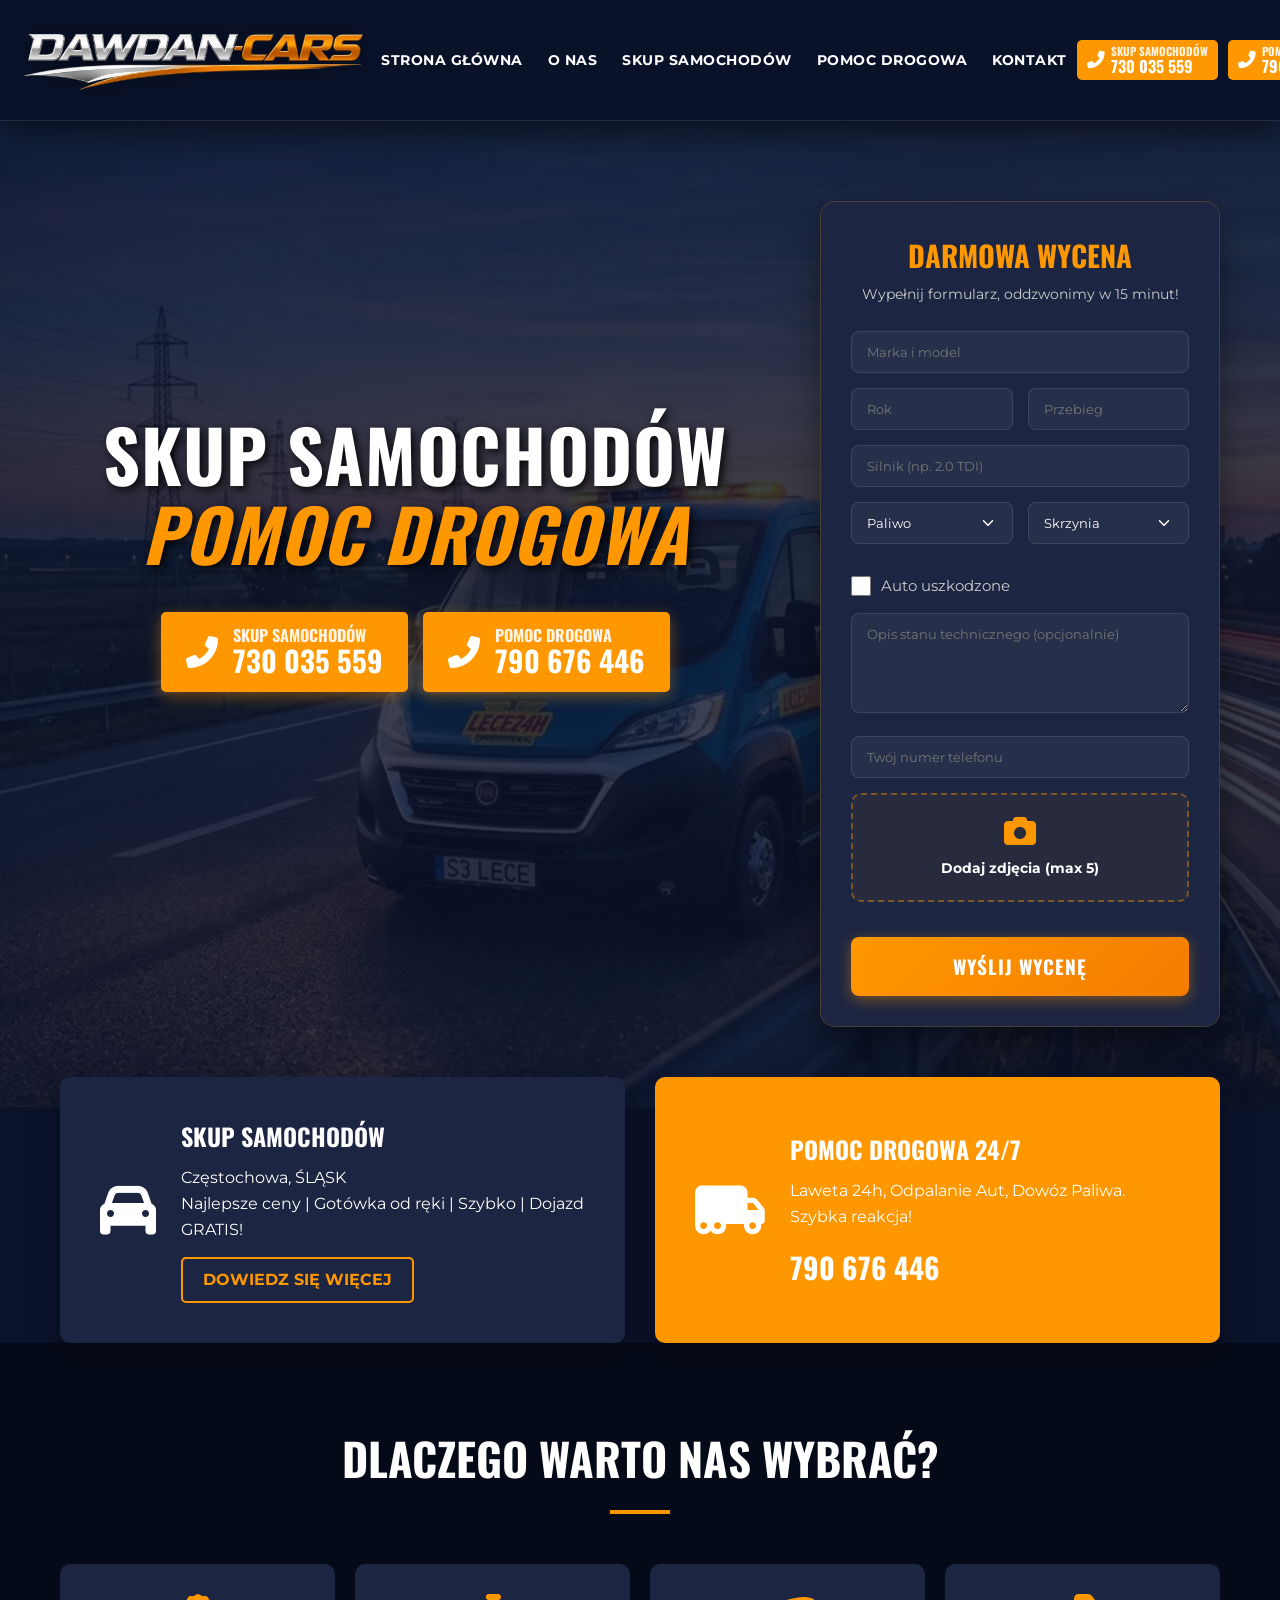
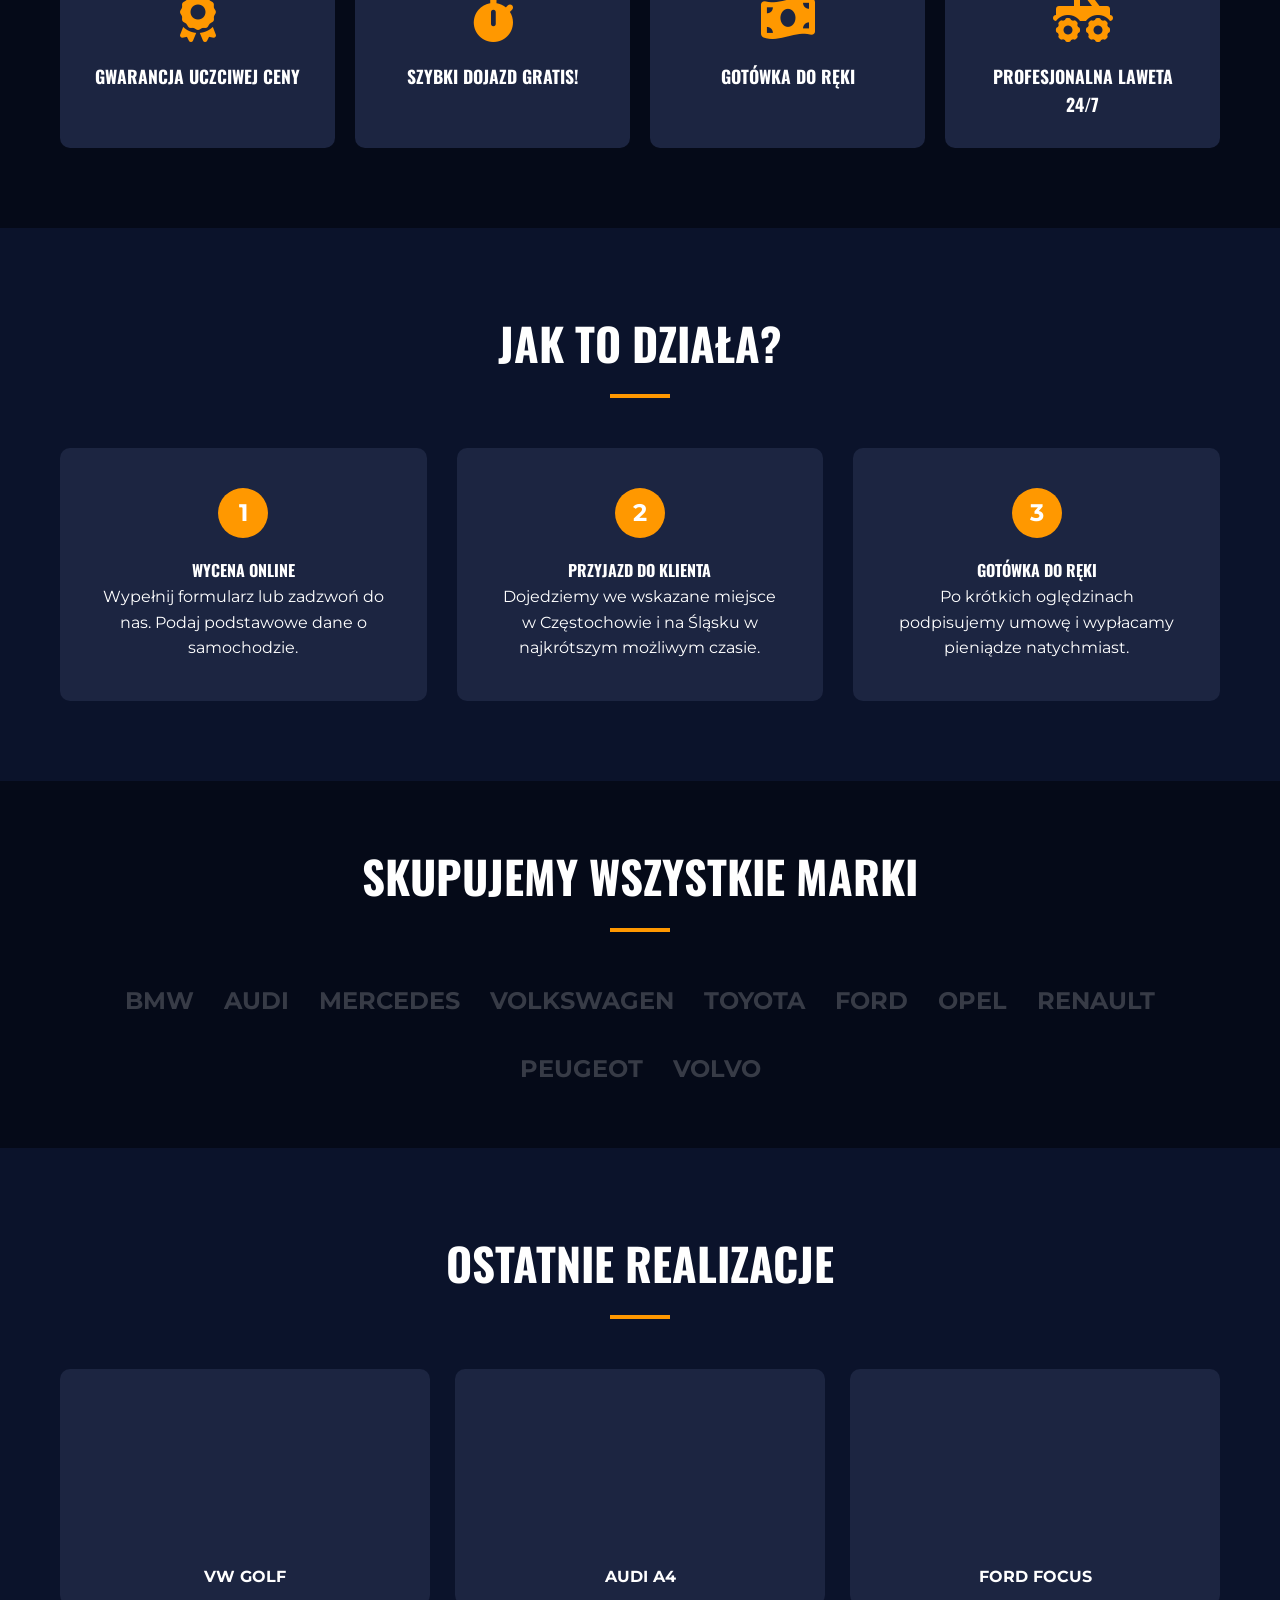
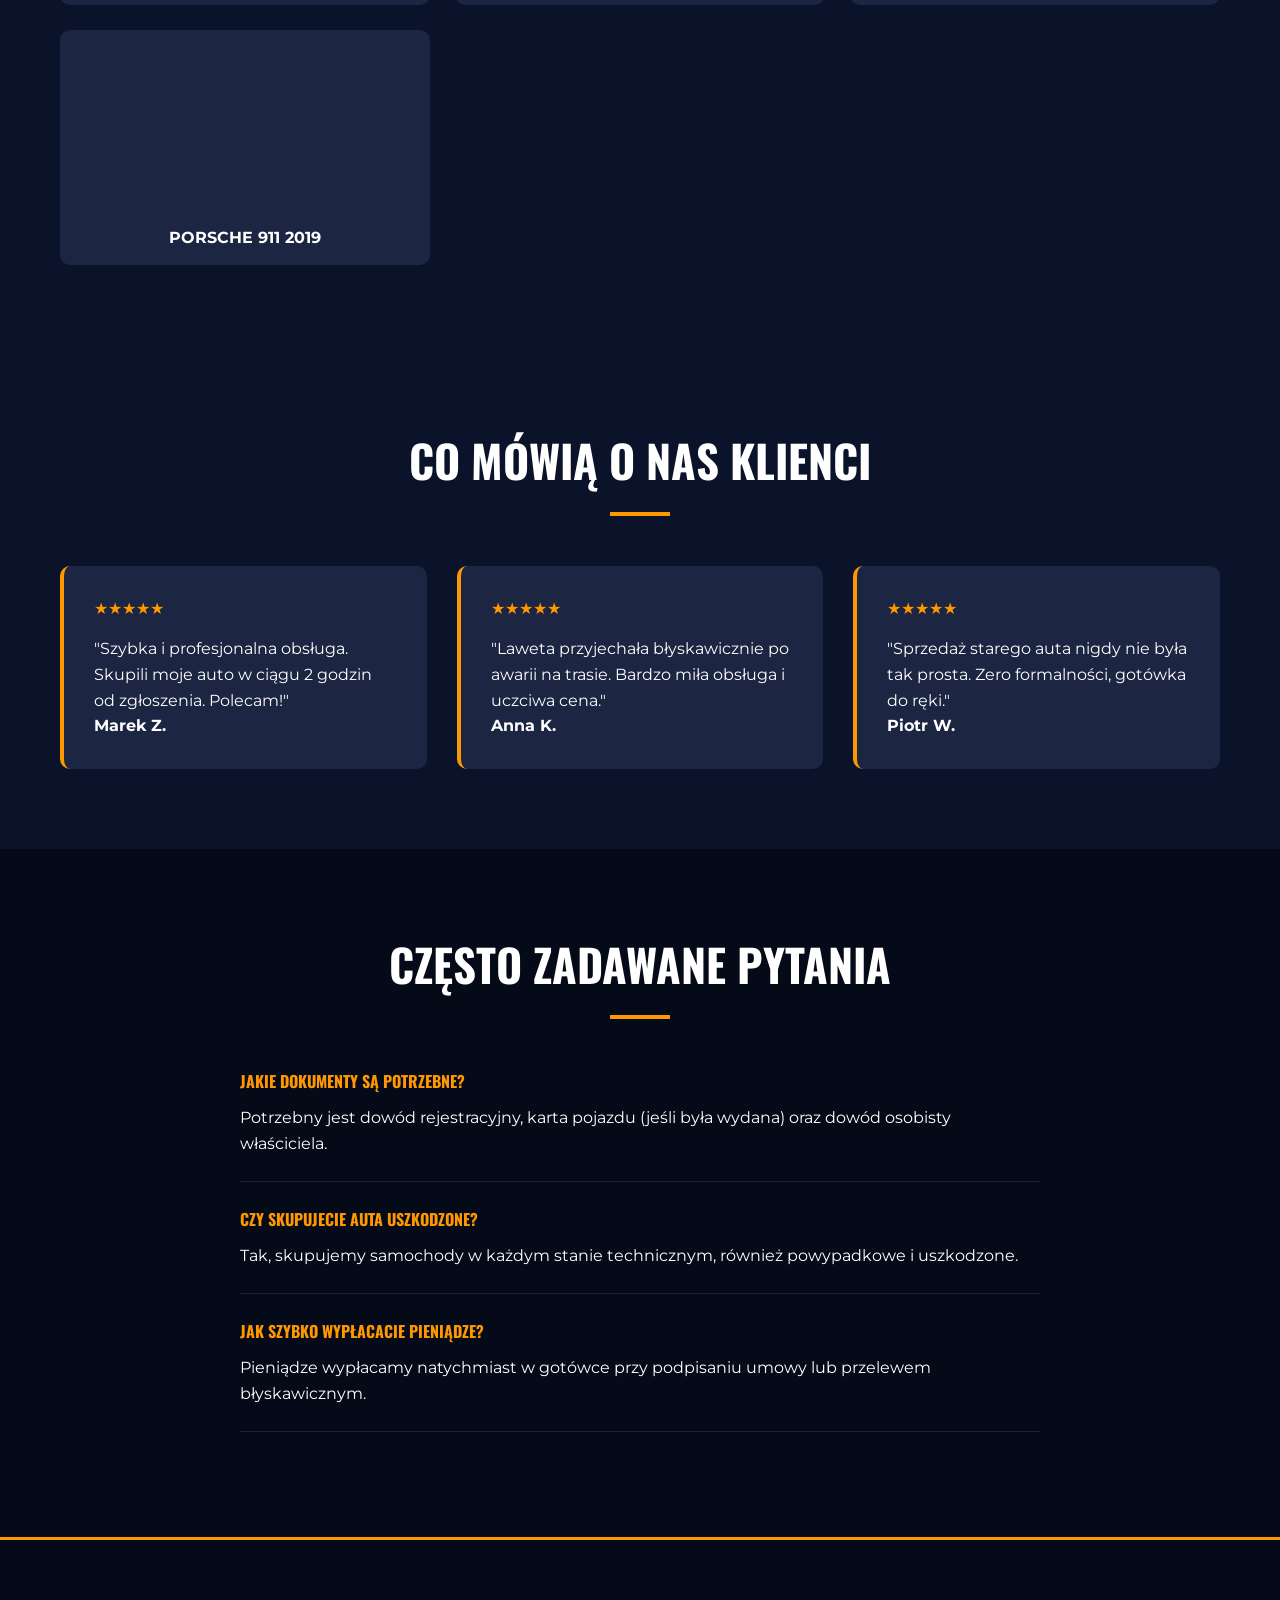
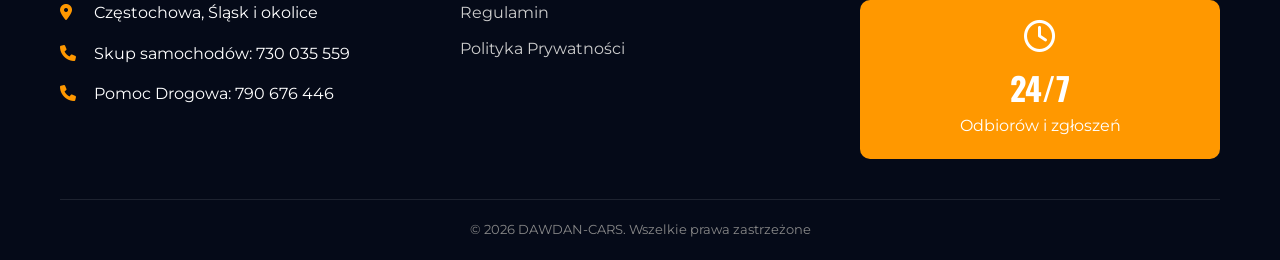
==== commit c7ed9162: "Rebuild car valuation form and enhance UI/UX - Reconstructed car valuation form with new fields (mil" ====
--- a/index.html
+++ b/index.html
@@ -39,9 +39,6 @@
                     </a>
                 </div>
                 <nav>
-                    <div class="nav-mobile-header">
-                        <img src="logo.webp" alt="Logo Mobile" width="200">
-                    </div>
                     <ul>
                         <li><a href="index.html">STRONA GŁÓWNA</a></li>
                         <li><a href="o-nas.html">O NAS</a></li>
@@ -49,26 +46,6 @@
                         <li><a href="laweta-pomoc-drogowa.html">POMOC DROGOWA</a></li>
                         <li><a href="kontakt.html">KONTAKT</a></li>
                     </ul>
-                    <div class="nav-mobile-cta">
-                        <a href="tel:+48730035559" class="btn-call">
-                            <i class="fas fa-phone-alt"></i>
-                            <span>
-                                <span class="btn-label">SKUP SAMOCHODÓW</span>
-                                <span class="btn-number">730 035 559</span>
-                            </span>
-                        </a>
-                        <a href="tel:+48790676446" class="btn-call">
-                            <i class="fas fa-phone-alt"></i>
-                            <span>
-                                <span class="btn-label">POMOC DROGOWA</span>
-                                <span class="btn-number">790 676 446</span>
-                            </span>
-                        </a>
-                    </div>
-                    <div class="nav-mobile-info">
-                        <p><i class="fas fa-map-marker-alt"></i> Częstochowa i okolice</p>
-                        <p><i class="far fa-clock"></i> 24/7 - Działamy non-stop</p>
-                    </div>
                 </nav>
                 <div class="header-cta">
                     <a href="tel:+48730035559" class="btn-call">
@@ -87,9 +64,7 @@
                     </a>
                 </div>
                 <div class="menu-toggle">
-                    <span></span>
-                    <span></span>
-                    <span></span>
+                    <i class="fas fa-bars"></i>
                 </div>
             </div>
         </div>
@@ -117,11 +92,87 @@
                         </a>
                     </div>
                 </div>
-            </div>
-        </div>
-    </section>
-
-    <section class="service-boxes reveal">
+
+                <div class="hero-form-box">
+                    <h3>DARMOWA WYCENA</h3>
+                    <p class="form-subtitle">Wypełnij formularz, oddzwonimy w 15 minut!</p>
+
+                    <form id="valuation-form" enctype="multipart/form-data" method="post" action="send.php">
+
+                        <input type="hidden" name="website" style="display:none">
+                        <input type="hidden" name="form-type" value="valuation">
+
+                        <div class="form-group">
+                            <input type="text" name="brand-model" placeholder="Marka i model" required>
+                        </div>
+
+                        <div class="form-row">
+                            <div class="form-group">
+                                <input type="number" name="year" placeholder="Rok" required>
+                            </div>
+                            <div class="form-group">
+                                <input type="number" name="mileage" placeholder="Przebieg" required>
+                            </div>
+                        </div>
+
+                        <div class="form-group">
+                            <input type="text" name="engine" placeholder="Silnik (np. 2.0 TDI)" required>
+                        </div>
+
+                        <div class="form-row">
+                            <div class="form-group">
+                                <select name="fuel" required>
+                                    <option value="">Paliwo</option>
+                                    <option>Benzyna</option>
+                                    <option>Diesel</option>
+                                    <option>Hybryda</option>
+                                    <option>Elektryczny</option>
+                                    <option>LPG</option>
+                                </select>
+                            </div>
+                            <div class="form-group">
+                                <select name="gearbox" required>
+                                    <option value="">Skrzynia</option>
+                                    <option>Manualna</option>
+                                    <option>Automatyczna</option>
+                                </select>
+                            </div>
+                        </div>
+
+                        <div class="form-group checkbox-group">
+                            <label>
+                                <input type="checkbox" name="damaged" value="Tak">
+                                Auto uszkodzone
+                            </label>
+                        </div>
+
+                        <div class="form-group">
+                            <textarea name="description" placeholder="Opis stanu technicznego (opcjonalnie)"></textarea>
+                        </div>
+
+                        <div class="form-group">
+                            <input type="tel" name="phone" placeholder="Twój numer telefonu" required>
+                        </div>
+
+                        <div class="file-upload-wrapper">
+                            <label class="file-upload-label">
+                                <i class="fas fa-camera"></i>
+                                <span>Dodaj zdjęcia (max 5)</span>
+                                <input type="file" id="car-photos" name="photos[]" multiple style="display: none;">
+                            </label>
+                            <div id="file-preview-container" class="file-preview-grid"></div>
+                        </div>
+
+                        <button type="submit" class="btn-submit">WYŚLIJ WYCENĘ</button>
+                        <div id="form-status"></div>
+
+                    </form>
+                </div>
+            </div>
+        </div>
+    </section>
+
+    <section class="service-boxes">
         <div class="container">
             <div class="box blue-box">
                 <div class="box-icon"><i class="fas fa-car"></i></div>
@@ -144,23 +195,23 @@
         </div>
     </section>
 
-    <section id="benefits" class="benefits reveal">
+    <section id="benefits" class="benefits">
         <div class="container">
             <h2 class="section-title">DLACZEGO WARTO NAS WYBRAĆ?</h2>
             <div class="benefits-grid">
-                <div class="benefit-item reveal" data-delay="0">
+                <div class="benefit-item">
                     <i class="fas fa-award"></i>
                     <h4>GWARANCJA UCZCIWEJ CENY</h4>
                 </div>
-                <div class="benefit-item reveal" data-delay="100">
+                <div class="benefit-item">
                     <i class="fas fa-stopwatch"></i>
                     <h4>SZYBKI DOJAZD GRATIS!</h4>
                 </div>
-                <div class="benefit-item reveal" data-delay="200">
+                <div class="benefit-item">
                     <i class="fas fa-money-bill-wave"></i>
                     <h4>GOTÓWKA DO RĘKI</h4>
                 </div>
-                <div class="benefit-item reveal" data-delay="300">
+                <div class="benefit-item">
                     <i class="fas fa-truck-monster"></i>
                     <h4>PROFESJONALNA LAWETA 24/7</h4>
                 </div>
@@ -169,21 +220,21 @@
     </section>
 
     <!-- Jak to działa (How It Works) -->
-    <section id="how-it-works" class="how-it-works reveal">
+    <section id="how-it-works" class="how-it-works">
         <div class="container">
             <h2 class="section-title">JAK TO DZIAŁA?</h2>
             <div class="steps-grid">
-                <div class="step reveal" data-delay="0">
+                <div class="step">
                     <div class="step-num">1</div>
                     <h4>Wycena online</h4>
                     <p>Wypełnij formularz lub zadzwoń do nas. Podaj podstawowe dane o samochodzie.</p>
                 </div>
-                <div class="step reveal" data-delay="150">
+                <div class="step">
                     <div class="step-num">2</div>
                     <h4>Przyjazd do klienta</h4>
                     <p>Dojedziemy we wskazane miejsce w Częstochowie i na Śląsku w najkrótszym możliwym czasie.</p>
                 </div>
-                <div class="step reveal" data-delay="300">
+                <div class="step">
                     <div class="step-num">3</div>
                     <h4>Gotówka do ręki</h4>
                     <p>Po krótkich oględzinach podpisujemy umowę i wypłacamy pieniądze natychmiast.</p>
@@ -193,7 +244,7 @@
     </section>
 
     <!-- Brands We Buy -->
-    <section class="brands reveal">
+    <section class="brands">
         <div class="container">
             <h2 class="section-title">SKUPUJEMY WSZYSTKIE MARKI</h2>
             <div class="brands-flex">
@@ -211,60 +262,62 @@
         </div>
     </section>
 
-    <section class="recent-buys reveal">
+    <section class="recent-buys">
         <div class="container">
             <h2 class="section-title">OSTATNIE REALIZACJE</h2>
-            <div class="slider-container" id="recent-buys-slider">
-                <div class="slider-track">
-                    <div class="buy-card slider-item">
-                        <div class="car-img" style="background-image: url('')"></div>
-                        <p>VW Golf</p>
-                    </div>
-                    <div class="buy-card slider-item">
-                        <div class="car-img" style="background-image: url('')"></div>
-                        <p>Audi A4</p>
-                    </div>
-                    <div class="buy-card slider-item">
-                        <div class="car-img" style="background-image: url('')"></div>
-                        <p>Ford Focus</p>
-                    </div>
-                    <div class="buy-card slider-item">
-                        <div class="car-img" style="background-image: url('')"></div>
-                        <p>Porsche 911 2019</p>
-                    </div>
-                </div>
+            <div class="slider-wrapper">
+            <div class="buys-grid slider-container">
+                <div class="buy-card">
+                    <div class="car-img" style="background-image: url('')"></div>
+                    <p>VW Golf</p>
+                </div>
+                <div class="buy-card">
+                    <div class="car-img" style="background-image: url('')"></div>
+                    <p>Audi A4</p>
+                </div>
+                <div class="buy-card">
+                    <div class="car-img" style="background-image: url('')"></div>
+                    <p>Ford Focus</p>
+                </div>
+                <div class="buy-card">
+                    <div class="car-img" style="background-image: url('')"></div>
+                    <p>Porsche 911 2019</p>
+                </div>
+            </div>
+            <div class="slider-dots" data-target=".buys-grid"></div>
             </div>
         </div>
     </section>
 
     <!-- Testimonials -->
-    <section class="testimonials reveal">
+    <section class="testimonials">
         <div class="container">
             <h2 class="section-title">CO MÓWIĄ O NAS KLIENCI</h2>
-            <div class="slider-container" id="testimonials-slider">
-                <div class="slider-track">
-                    <div class="testimonial slider-item">
-                        <div class="stars">★★★★★</div>
-                        <p>"Szybka i profesjonalna obsługa. Skupili moje auto w ciągu 2 godzin od zgłoszenia. Polecam!"</p>
-                        <strong>Marek Z.</strong>
-                    </div>
-                    <div class="testimonial slider-item">
-                        <div class="stars">★★★★★</div>
-                        <p>"Laweta przyjechała błyskawicznie po awarii na trasie. Bardzo miła obsługa i uczciwa cena."</p>
-                        <strong>Anna K.</strong>
-                    </div>
-                    <div class="testimonial slider-item">
-                        <div class="stars">★★★★★</div>
-                        <p>"Sprzedaż starego auta nigdy nie była tak prosta. Zero formalności, gotówka do ręki."</p>
-                        <strong>Piotr W.</strong>
-                    </div>
-                </div>
+            <div class="slider-wrapper">
+            <div class="testimonials-grid slider-container">
+                <div class="testimonial">
+                    <div class="stars">★★★★★</div>
+                    <p>"Szybka i profesjonalna obsługa. Skupili moje auto w ciągu 2 godzin od zgłoszenia. Polecam!"</p>
+                    <strong>Marek Z.</strong>
+                </div>
+                <div class="testimonial">
+                    <div class="stars">★★★★★</div>
+                    <p>"Laweta przyjechała błyskawicznie po awarii na trasie. Bardzo miła obsługa i uczciwa cena."</p>
+                    <strong>Anna K.</strong>
+                </div>
+                <div class="testimonial">
+                    <div class="stars">★★★★★</div>
+                    <p>"Sprzedaż starego auta nigdy nie była tak prosta. Zero formalności, gotówka do ręki."</p>
+                    <strong>Piotr W.</strong>
+                </div>
+            </div>
+            <div class="slider-dots" data-target=".testimonials-grid"></div>
             </div>
         </div>
     </section>
 
     <!-- FAQ -->
-    <section class="faq reveal">
+    <section class="faq">
         <div class="container">
             <h2 class="section-title">CZĘSTO ZADAWANE PYTANIA</h2>
             <div class="faq-list">
@@ -283,8 +336,6 @@
             </div>
         </div>
     </section>
-
-    <button id="back-to-top" title="Wróć na górę"><i class="fas fa-chevron-up"></i></button>
 
     <footer>
         <div class="container">
--- a/style.css
+++ b/style.css
@@ -22,13 +22,29 @@
     color: var(--text-light);
     background-color: var(--bg-dark);
     overflow-x: hidden;
-    font-size: 1.05rem;
+    -webkit-font-smoothing: antialiased;
+    -moz-osx-font-smoothing: grayscale;
+}
+
+section {
+    opacity: 0;
+    transform: translateY(30px);
+    transition: all 0.8s ease-out;
+}
+
+section.visible {
+    opacity: 1;
+    transform: translateY(0);
+}
+
+.hero, .page-header {
+    opacity: 1;
+    transform: none;
 }
 
 h1, h2, h3, h4 {
     font-family: 'Oswald', sans-serif;
     text-transform: uppercase;
-    letter-spacing: 1px;
 }
 
 .container {
@@ -39,15 +55,11 @@
 
 /* Header & Navigation */
 header {
-    background-color: rgba(11, 19, 43, 0.95);
-    backdrop-filter: blur(10px);
-    -webkit-backdrop-filter: blur(10px);
+    background-color: #0b132b;
     position: sticky;
     top: 0;
     z-index: 1000;
-    box-shadow: 0 5px 25px rgba(0,0,0,0.3);
-    transition: all 0.3s ease;
-    border-bottom: 1px solid rgba(255, 255, 255, 0.05);
+    box-shadow: 0 10px 30px rgba(0,0,0,0.5);
 }
 
 .top-bar .container {
@@ -56,25 +68,26 @@
     align-items: center;
     height: auto;
     max-width: 100%;
-    padding: 12px 20px;
+    padding: 15px 20px; /* Reduced padding for more space */
 }
 
 .logo {
-    flex: 0 1 auto;
+    flex: 0 1 auto; /* Allow logo to shrink if needed */
     display: flex;
     justify-content: flex-start;
 }
 
 .logo img {
-    max-height: 55px;
+    max-height: 60px;
     width: auto;
     display: block;
-    transition: all 0.4s cubic-bezier(0.175, 0.885, 0.32, 1.275);
-    filter: drop-shadow(0 2px 5px rgba(0,0,0,0.2));
+    transition: transform 0.3s ease;
+    filter: drop-shadow(0 0 10px rgba(0,0,0,0.5));
 }
 
 .logo img:hover {
     transform: scale(1.05);
+    filter: drop-shadow(0 0 12px rgba(255,152,0,0.3));
 }
 
 nav {
@@ -87,42 +100,23 @@
 nav ul {
     display: flex;
     list-style: none;
-    gap: 2px;
+    gap: 5px; /* Tighter gap for better fit */
 }
 
 nav a {
     text-decoration: none;
     color: var(--text-light);
     font-weight: 700;
-    font-size: 0.85rem;
-    padding: 10px 12px;
+    font-size: 0.85rem; /* Slightly smaller font */
+    padding: 8px 10px; /* More compact padding */
     transition: all 0.3s ease;
     text-transform: uppercase;
-    letter-spacing: 0.8px;
+    letter-spacing: 0.5px;
     white-space: nowrap;
-    position: relative;
-    opacity: 0.85;
-}
-
-nav a::after {
-    content: '';
-    position: absolute;
-    bottom: 0;
-    left: 50%;
-    width: 0;
-    height: 2px;
-    background: var(--primary-color);
-    transition: all 0.3s ease;
-    transform: translateX(-50%);
 }
 
 nav a:hover, nav a.active {
-    color: var(--text-light);
-    opacity: 1;
-}
-
-nav a:hover::after, nav a.active::after {
-    width: 70%;
+    color: var(--primary-color);
 }
 
 .header-cta {
@@ -130,106 +124,55 @@
     flex-direction: row;
     justify-content: flex-end;
     align-items: center;
-    gap: 8px;
+    gap: 10px; /* Reduced gap */
     flex: 0 1 auto;
 }
 
 .header-cta .btn-call {
     display: flex;
     align-items: center;
-    gap: 8px;
+    gap: 6px;
     text-decoration: none;
     color: #fff;
-    background: var(--primary-color);
-    padding: 8px 12px;
-    transition: all 0.3s cubic-bezier(0.23, 1, 0.32, 1);
+    background: #ff9800;
+    padding: 6px 10px; /* More compact */
+    transition: background 0.3s;
     font-family: 'Oswald', sans-serif;
     font-weight: 700;
-    border-radius: 6px;
-    line-height: 1.1;
+    border-radius: 5px;
+    line-height: 1;
     white-space: nowrap;
-    box-shadow: 0 4px 15px rgba(255, 152, 0, 0.2);
 }
 
 .header-cta .btn-call i {
     font-size: 1.1rem;
-    animation: pulse-phone 2s infinite;
-}
-
-@keyframes pulse-phone {
-    0% { transform: scale(1); }
-    50% { transform: scale(1.1); }
-    100% { transform: scale(1); }
 }
 
 .btn-label {
     display: block;
-    font-size: 0.65rem;
+    font-size: 0.7rem;
     text-transform: uppercase;
     opacity: 0.9;
-    letter-spacing: 0.5px;
 }
 
 .btn-number {
     display: block;
-    font-size: 1.05rem;
+    font-size: 1rem;
 }
 
 .header-cta .btn-call:hover {
-    background: #fb8c00;
-    transform: translateY(-2px);
-    box-shadow: 0 6px 20px rgba(255, 152, 0, 0.3);
+    background: #e68a00;
 }
 
 .menu-toggle {
+    display: flex;
+    align-items: center;
+    justify-content: center;
+    font-size: 1.8rem;
+    cursor: pointer;
+    width: 44px;
+    height: 44px;
     display: none;
-    flex-direction: column;
-    justify-content: space-around;
-    width: 32px;
-    height: 24px;
-    cursor: pointer;
-    z-index: 1100;
-}
-
-.menu-toggle span {
-    width: 100%;
-    height: 3px;
-    background: var(--text-light);
-    border-radius: 10px;
-    transition: all 0.3s ease-in-out;
-}
-
-.menu-toggle.active span:nth-child(1) {
-    transform: translateY(8px) rotate(45deg);
-}
-
-.menu-toggle.active span:nth-child(2) {
-    opacity: 0;
-    transform: translateX(-20px);
-}
-
-.menu-toggle.active span:nth-child(3) {
-    transform: translateY(-8px) rotate(-45deg);
-}
-
-.nav-overlay {
-    position: fixed;
-    top: 0;
-    left: 0;
-    width: 100%;
-    height: 100%;
-    background: rgba(5, 10, 24, 0.9);
-    backdrop-filter: blur(8px);
-    -webkit-backdrop-filter: blur(8px);
-    z-index: 998;
-    opacity: 0;
-    visibility: hidden;
-    transition: all 0.5s cubic-bezier(0.77, 0, 0.175, 1);
-}
-
-.nav-overlay.active {
-    opacity: 1;
-    visibility: visible;
 }
 
 /* Hero Section */
@@ -251,7 +194,7 @@
 
 .hero-content {
     display: flex;
-    flex-direction: column;
+    flex-direction: column-reverse;
     align-items: center;
     width: 100%;
     height: 100%;
@@ -297,8 +240,9 @@
 .btn-hero-call {
     display: flex;
     align-items: center;
-    background: var(--primary-color);
+    background: linear-gradient(135deg, var(--primary-color), #f57c00);
     color: white;
+    box-shadow: 0 4px 15px rgba(255, 152, 0, 0.4);
     padding: 15px 25px;
     text-decoration: none;
     font-weight: 700;
@@ -457,7 +401,6 @@
 .benefit-item:hover {
     transform: translateY(-10px);
     border-bottom: 3px solid var(--primary-color);
-    box-shadow: 0 15px 35px rgba(255, 152, 0, 0.15);
 }
 
 .benefit-item i {
@@ -475,94 +418,32 @@
     padding: 80px 0;
 }
 
-.slider-container {
-    position: relative;
-    overflow: hidden;
-    padding: 20px 0;
-}
-
-.slider-track {
-    display: flex;
-    gap: 20px;
-    user-select: none;
-    cursor: grab;
-    touch-action: pan-y;
-    will-change: transform;
-    transition: transform 0.4s cubic-bezier(0.23, 1, 0.32, 1);
-}
-
-.slider-track:active {
-    cursor: grabbing;
-}
-
-.slider-item {
-    min-width: 280px;
-    transition: transform 0.3s ease, box-shadow 0.3s ease;
-}
-
-.slider-item:hover {
-    transform: translateY(-5px);
-}
-
-.slider-nav {
-    display: flex;
-    justify-content: center;
-    gap: 20px;
-    margin-top: 30px;
-}
-
-.slider-nav button {
-    background: var(--primary-color);
-    color: white;
-    border: none;
-    width: 44px;
-    height: 44px;
-    border-radius: 50%;
-    cursor: pointer;
-    transition: all 0.3s;
-    display: flex;
-    align-items: center;
-    justify-content: center;
-    font-size: 1.2rem;
-    box-shadow: 0 4px 10px rgba(0,0,0,0.3);
-}
-
-.slider-nav button:hover {
-    background: #e68a00;
-    transform: scale(1.1);
-    box-shadow: 0 6px 15px rgba(255, 152, 0, 0.4);
-}
-
-.slider-dots {
-    display: flex;
-    justify-content: center;
-    gap: 10px;
-    margin-top: 20px;
-}
-
-.slider-dots .dot {
-    width: 10px;
-    height: 10px;
-    background: rgba(255, 255, 255, 0.2);
-    border-radius: 50%;
-    cursor: pointer;
-    transition: all 0.3s;
-    border: 1px solid rgba(255,255,255,0.1);
-}
-
-.slider-dots .dot.active {
-    background: var(--primary-color);
-    width: 25px;
-    border-radius: 10px;
-    box-shadow: 0 0 10px rgba(255, 152, 0, 0.5);
+.buys-grid {
+    display: grid;
+    grid-template-columns: repeat(auto-fit, minmax(280px, 1fr));
+    gap: 25px;
+}
+
+@media (max-width: 768px) {
+    .buys-grid {
+        display: flex;
+        overflow-x: auto;
+        scroll-snap-type: x mandatory;
+        gap: 15px;
+        padding-bottom: 20px;
+        -webkit-overflow-scrolling: touch;
+    }
+    .buy-card {
+        flex: 0 0 85%;
+        scroll-snap-align: center;
+    }
 }
 
 .buy-card {
     background: var(--accent-color);
-    border-radius: 12px;
+    border-radius: 10px;
     overflow: hidden;
     text-align: center;
-    border: 1px solid rgba(255, 255, 255, 0.05);
 }
 
 .car-img {
@@ -718,16 +599,56 @@
     gap: 30px;
 }
 
+@media (max-width: 768px) {
+    .testimonials-grid {
+        display: flex;
+        overflow-x: auto;
+        scroll-snap-type: x mandatory;
+        gap: 15px;
+        padding-bottom: 20px;
+        -webkit-overflow-scrolling: touch;
+    }
+    .testimonial {
+        flex: 0 0 85%;
+        scroll-snap-align: center;
+    }
+}
+
+.slider-wrapper {
+    position: relative;
+}
+
+.slider-dots {
+    display: none;
+    justify-content: center;
+    gap: 10px;
+    margin-top: 20px;
+}
+
+@media (max-width: 768px) {
+    .slider-dots {
+        display: flex;
+    }
+}
+
+.dot {
+    width: 10px;
+    height: 10px;
+    border-radius: 50%;
+    background: rgba(255, 255, 255, 0.3);
+    cursor: pointer;
+    transition: all 0.3s ease;
+}
+
+.dot.active {
+    background: var(--primary-color);
+    transform: scale(1.2);
+}
+
 .testimonial {
     background: var(--accent-color);
     padding: 30px;
-    border-radius: 12px;
-    border-left: 4px solid var(--primary-color);
-    height: 100%;
-    display: flex;
-    flex-direction: column;
-    justify-content: space-between;
-    border: 1px solid rgba(255, 255, 255, 0.05);
+    border-radius: 10px;
     border-left: 4px solid var(--primary-color);
 }
 
@@ -779,23 +700,6 @@
     padding: 80px 0;
 }
 
-.service-text h3, .about-text h3, .tow-text h3 {
-    font-size: 1.8rem;
-    margin-bottom: 25px;
-    color: var(--primary-color);
-}
-
-.service-text p, .about-text p, .tow-text p {
-    font-size: 1.1rem;
-    margin-bottom: 15px;
-    font-weight: 400;
-}
-
-.service-text strong, .about-text strong, .tow-text strong {
-    font-size: 1.2rem;
-    color: var(--primary-color);
-}
-
 .about-grid, .service-grid, .tow-grid, .contact-grid {
     display: grid;
     grid-template-columns: repeat(auto-fit, minmax(320px, 1fr));
@@ -829,9 +733,7 @@
 }
 
 .check-list li {
-    margin-bottom: 12px;
-    font-size: 1.1rem;
-    font-weight: 500;
+    margin-bottom: 10px;
 }
 
 .check-list i {
@@ -919,28 +821,30 @@
     margin-bottom: 20px;
 }
 
+.form-row {
+    display: flex;
+    gap: 15px;
+}
+
+.form-row .form-group {
+    flex: 1;
+}
+
+@media (max-width: 600px) {
+    .form-row {
+        flex-direction: column;
+        gap: 0;
+    }
+}
+
 .form-group input, .form-group select, .form-group textarea {
     width: 100%;
-    padding: 16px 20px;
-    background: rgba(255, 255, 255, 0.05);
-    border: 1px solid rgba(255, 255, 255, 0.1);
-    border-radius: 12px;
+    padding: 12px;
+    border-radius: 5px;
+    border: 1px solid rgba(255,255,255,0.1);
+    background: rgba(255,255,255,0.05);
     color: white;
-    font-size: 1rem;
-    font-family: 'Montserrat', sans-serif;
-    transition: all 0.3s;
-}
-
-.form-group select option {
-    background: #0b132b;
-    color: white;
-}
-
-.form-group input:focus, .form-group select:focus, .form-group textarea:focus {
-    background: rgba(255, 255, 255, 0.08);
-    border-color: var(--primary-color);
-    outline: none;
-    box-shadow: 0 0 0 4px rgba(255, 152, 0, 0.1);
+    font-family: inherit;
 }
 
 .form-group textarea {
@@ -975,7 +879,6 @@
 }
 
 .hero-form-box input,
-.hero-form-box select,
 .hero-form-box textarea {
     width: 100%;
     padding: 12px 15px;
@@ -987,39 +890,12 @@
     transition: all 0.3s ease;
 }
 
-.hero-form-box select option {
-    background: var(--accent-color);
-    color: white;
-}
-
 .hero-form-box input:focus,
-.hero-form-box select:focus,
 .hero-form-box textarea:focus {
     outline: none;
     border-color: var(--primary-color);
     background: rgba(255,255,255,0.1);
     box-shadow: 0 0 10px rgba(255, 152, 0, 0.2);
-}
-
-.checkbox-group label {
-    display: flex;
-    align-items: center;
-    gap: 10px;
-    cursor: pointer;
-    font-size: 0.95rem;
-    color: #ccc;
-    transition: color 0.3s;
-}
-
-.checkbox-group label:hover {
-    color: white;
-}
-
-.checkbox-group input[type="checkbox"] {
-    width: 20px;
-    height: 20px;
-    cursor: pointer;
-    accent-color: var(--primary-color);
 }
 
 .hero-form-box textarea {
@@ -1084,8 +960,9 @@
 .btn-submit {
     width: 100%;
     padding: 15px;
-    background: var(--primary-color);
+    background: linear-gradient(135deg, var(--primary-color), #f57c00);
     color: white;
+    box-shadow: 0 4px 15px rgba(255, 152, 0, 0.4);
     border: none;
     border-radius: 8px;
     font-family: 'Oswald', sans-serif;
@@ -1103,183 +980,47 @@
     box-shadow: 0 5px 15px rgba(255, 152, 0, 0.4);
 }
 
-#back-to-top {
-    position: fixed;
-    bottom: 30px;
-    right: 30px;
-    width: 50px;
-    height: 50px;
-    background: var(--primary-color);
-    color: white;
-    border: none;
-    border-radius: 50%;
-    cursor: pointer;
-    display: none;
-    align-items: center;
-    justify-content: center;
-    font-size: 1.5rem;
-    z-index: 999;
-    box-shadow: 0 5px 15px rgba(0,0,0,0.3);
-    transition: all 0.3s;
-}
-
-#back-to-top:hover {
-    background: #e68a00;
-    transform: translateY(-5px);
-}
-
-#back-to-top.show {
-    display: flex;
-}
-
 .btn-submit:active {
     transform: translateY(0);
 }
 
-.form-message {
-    margin-top: 20px;
-    padding: 15px;
-    border-radius: 12px;
-    text-align: center;
-    font-weight: 700;
-    display: none;
-    animation: fadeIn 0.3s ease;
-}
-
-.form-message.success {
-    display: block;
-    background: rgba(76, 175, 80, 0.15);
-    color: #4caf50;
-    border: 1px solid rgba(76, 175, 80, 0.3);
-}
-
-.form-message.error {
-    display: block;
-    background: rgba(244, 67, 54, 0.15);
-    color: #f44336;
-    border: 1px solid rgba(244, 67, 54, 0.3);
-}
-
-@keyframes fadeIn {
-    from { opacity: 0; transform: translateY(-10px); }
-    to { opacity: 1; transform: translateY(0); }
-}
-
-/* Animations */
-.reveal {
-    opacity: 0;
-    transform: translateY(30px);
-    transition: all 0.8s ease-out;
-}
-
-.reveal.active {
-    opacity: 1;
-    transform: translateY(0);
-}
-
 /* Responsive */
-@media (max-width: 991px) {
+@media (max-width: 1100px) {
+    /* Trigger mobile menu earlier to avoid collision */
     .menu-toggle {
         display: flex;
         order: 3;
     }
 
     nav {
-        position: fixed;
-        top: 0;
-        right: 0;
-        transform: translateX(105%);
-        width: 320px;
-        max-width: 85vw;
-        height: 100vh;
-        background: #0b132b;
-        padding: 40px 0;
-        transition: transform 0.5s cubic-bezier(0.77, 0, 0.175, 1);
-        display: flex !important;
-        flex-direction: column;
-        z-index: 999;
-        box-shadow: -20px 0 50px rgba(0,0,0,0.9);
-        overflow-y: auto;
-    }
-
-    .nav-mobile-header {
-        padding: 0 30px 30px;
-        border-bottom: 1px solid rgba(255,255,255,0.05);
-        margin-bottom: 20px;
-    }
-
-    .nav-mobile-header img {
-        max-width: 180px;
-    }
-
-    .nav-mobile-cta {
-        padding: 30px;
-        display: flex;
+        display: none;
+        position: absolute;
+        top: 100%;
+        left: 0;
+        width: 100%;
+        background: var(--bg-dark);
+        padding: 20px;
+        text-align: center;
+        border-bottom: 2px solid var(--primary-color);
+        z-index: 1001;
+    }
+
+    nav.active {
+        display: block;
+    }
+
+    nav ul {
         flex-direction: column;
         gap: 15px;
     }
 
-    .nav-mobile-cta .btn-call {
-        justify-content: center;
-        width: 100%;
-        padding: 15px;
-    }
-
-    .nav-mobile-info {
-        padding: 0 30px 40px;
-        font-size: 0.9rem;
-        color: #888;
-    }
-
-    .nav-mobile-info p {
-        margin-bottom: 8px;
-        display: flex;
-        align-items: center;
-        gap: 10px;
-    }
-
-    .nav-mobile-info i {
-        color: var(--primary-color);
-        width: 16px;
-    }
-
-    nav.active {
-        transform: translateX(0);
-    }
-
-    nav ul {
-        flex-direction: column;
-        gap: 0;
-        width: 100%;
-    }
-
-    nav a {
-        font-size: 1.1rem;
-        display: block;
-        width: 100%;
-        padding: 15px 30px;
-        border-bottom: 1px solid rgba(255, 255, 255, 0.05);
-        opacity: 1;
-        text-align: left;
-    }
-
-    nav a::after {
-        display: none;
-    }
-
-    nav a:hover, nav a.active {
-        background: rgba(255, 152, 0, 0.1);
-        color: var(--primary-color);
-        border-left: 4px solid var(--primary-color);
-    }
-
     .top-bar .container {
-        padding: 8px 15px;
+        padding: 10px 15px;
     }
 
     .header-cta {
         order: 2;
-        margin-right: 8px;
+        margin-right: 15px;
     }
 }
 
@@ -1291,17 +1032,26 @@
 
 @media (max-width: 768px) {
     .top-bar .container {
-        min-height: 70px;
-        padding: 8px 15px;
+        height: auto;
+        min-height: 80px;
+        flex-wrap: wrap;
         justify-content: space-between;
+        padding: 10px 15px;
+        gap: 15px;
     }
 
     .logo img {
-        max-height: 40px;
+        max-height: 100px; /* Even larger as requested */
     }
 
     .header-cta {
-        display: none; /* Hide top bar CTA on mobile */
+        display: flex;
+        flex-direction: row; /* Keep side-by-side on mobile */
+        width: auto;
+        order: 2;
+        margin-left: 0;
+        gap: 6px;
+        flex: 0 0 auto;
     }
 
     .header-cta .btn-call {
@@ -1404,14 +1154,9 @@
     .about-grid, .service-grid, .tow-grid, .contact-grid {
         gap: 30px;
     }
-
-    .service-grid {
+    .service-details .service-grid {
         display: flex;
-        flex-direction: column;
-    }
-
-    .service-valuation {
-        order: -1;
+        flex-direction: column-reverse;
     }
 }
 
@@ -1426,3 +1171,109 @@
         font-size: 0.7rem;
     }
 }
+
+/* Improvements for new form elements */
+.hero-form-box select {
+    width: 100%;
+    padding: 12px 15px;
+    border-radius: 8px;
+    border: 1px solid rgba(255,255,255,0.1);
+    background: rgba(255,255,255,0.05);
+    color: white;
+    font-family: inherit;
+    appearance: none;
+    background-image: url("data:image/svg+xml,%3Csvg xmlns='http://www.w3.org/2000/svg' width='24' height='24' viewBox='0 0 24 24' fill='none' stroke='white' stroke-width='2' stroke-linecap='round' stroke-linejoin='round'%3E%3Cpolyline points='6 9 12 15 18 9'%3E%3C/polyline%3E%3C/svg%3E");
+    background-repeat: no-repeat;
+    background-position: right 15px center;
+    background-size: 18px;
+}
+
+.checkbox-group {
+    margin: 15px 0;
+}
+
+.checkbox-group label {
+    display: flex;
+    align-items: center;
+    gap: 10px;
+    cursor: pointer;
+    color: #ccc;
+    font-size: 0.95rem;
+}
+
+.checkbox-group input[type="checkbox"] {
+    width: 20px;
+    height: 20px;
+    margin: 0;
+    accent-color: var(--primary-color);
+}
+
+#form-status, .form-message {
+    margin-top: 15px;
+    padding: 10px;
+    border-radius: 5px;
+    display: none;
+    text-align: center;
+}
+
+#form-status.success, .form-message.success {
+    display: block;
+    background: rgba(76, 175, 80, 0.2);
+    color: #81c784;
+    border: 1px solid #4caf50;
+}
+
+#form-status.error, .form-message.error {
+    display: block;
+    background: rgba(244, 67, 54, 0.2);
+    color: #e57373;
+    border: 1px solid #f44336;
+}
+
+/* Glassmorphism for header */
+header {
+    background: rgba(11, 19, 43, 0.8) !important;
+    backdrop-filter: blur(10px);
+    -webkit-backdrop-filter: blur(10px);
+    border-bottom: 1px solid rgba(255, 255, 255, 0.1);
+}
+
+/* 1400px+ Scaling */
+@media (min-width: 1400px) {
+    .container {
+        max-width: 1500px;
+    }
+    .logo img {
+        max-height: 80px;
+    }
+    nav a {
+        font-size: 1rem;
+    }
+    .hero-text h2 {
+        font-size: 5rem;
+    }
+    .hero-form-box {
+        padding: 45px;
+    }
+}
+
+/* Desktop layout for Hero with form */
+@media (min-width: 992px) {
+    .hero .hero-content {
+        flex-direction: row;
+        justify-content: space-between;
+        align-items: center;
+        gap: 50px;
+    }
+    .hero-text {
+        flex: 1;
+        text-align: left;
+        align-items: flex-start;
+    }
+    .hero-text h2 {
+        text-align: left;
+    }
+    .hero-form-box {
+        flex: 0 0 400px;
+    }
+}
--- a/critical.css
+++ b/critical.css
@@ -127,34 +127,14 @@
 }
 
 .menu-toggle {
+    display: flex;
+    align-items: center;
+    justify-content: center;
+    font-size: 1.8rem;
+    cursor: pointer;
+    width: 44px;
+    height: 44px;
     display: none;
-    flex-direction: column;
-    justify-content: space-around;
-    width: 32px;
-    height: 24px;
-    cursor: pointer;
-    z-index: 1100;
-}
-
-.menu-toggle span {
-    width: 100%;
-    height: 3px;
-    background: var(--text-light);
-    border-radius: 10px;
-    transition: all 0.3s ease-in-out;
-}
-
-.menu-toggle.active span:nth-child(1) {
-    transform: translateY(8px) rotate(45deg);
-}
-
-.menu-toggle.active span:nth-child(2) {
-    opacity: 0;
-    transform: translateX(-20px);
-}
-
-.menu-toggle.active span:nth-child(3) {
-    transform: translateY(-8px) rotate(-45deg);
 }
 
 .hero {
@@ -261,35 +241,55 @@
     color: var(--primary-color);
 }
 
-@media (max-width: 991px) {
+@media (max-width: 1100px) {
     .menu-toggle {
         display: flex;
         order: 3;
     }
     nav {
         display: none;
+        position: absolute;
+        top: 100%;
+        left: 0;
+        width: 100%;
+        background: var(--bg-dark);
+        padding: 20px;
+        text-align: center;
+        border-bottom: 2px solid var(--primary-color);
+        z-index: 1001;
+    }
+    nav.active {
+        display: block;
     }
     .top-bar .container {
         padding: 10px 15px;
     }
     .header-cta {
-        display: none;
+        order: 2;
+        margin-right: 15px;
     }
 }
 
 @media (max-width: 768px) {
     .top-bar .container {
         height: auto;
-        min-height: 70px;
-        flex-wrap: nowrap;
+        min-height: 80px;
+        flex-wrap: wrap;
         justify-content: space-between;
         padding: 10px 15px;
+        gap: 15px;
     }
     .logo img {
-        max-height: 40px;
+        max-height: 100px;
     }
     .header-cta {
-        display: none;
+        display: flex;
+        flex-direction: row;
+        width: auto;
+        order: 2;
+        margin-left: 0;
+        gap: 6px;
+        flex: 0 0 auto;
     }
     .header-cta .btn-call {
         padding: 5px 10px;
--- a/style.css
+++ b/style.css
@@ -22,13 +22,29 @@
     color: var(--text-light);
     background-color: var(--bg-dark);
     overflow-x: hidden;
-    font-size: 1.05rem;
+    -webkit-font-smoothing: antialiased;
+    -moz-osx-font-smoothing: grayscale;
+}
+
+section {
+    opacity: 0;
+    transform: translateY(30px);
+    transition: all 0.8s ease-out;
+}
+
+section.visible {
+    opacity: 1;
+    transform: translateY(0);
+}
+
+.hero, .page-header {
+    opacity: 1;
+    transform: none;
 }
 
 h1, h2, h3, h4 {
     font-family: 'Oswald', sans-serif;
     text-transform: uppercase;
-    letter-spacing: 1px;
 }
 
 .container {
@@ -39,15 +55,11 @@
 
 /* Header & Navigation */
 header {
-    background-color: rgba(11, 19, 43, 0.95);
-    backdrop-filter: blur(10px);
-    -webkit-backdrop-filter: blur(10px);
+    background-color: #0b132b;
     position: sticky;
     top: 0;
     z-index: 1000;
-    box-shadow: 0 5px 25px rgba(0,0,0,0.3);
-    transition: all 0.3s ease;
-    border-bottom: 1px solid rgba(255, 255, 255, 0.05);
+    box-shadow: 0 10px 30px rgba(0,0,0,0.5);
 }
 
 .top-bar .container {
@@ -56,25 +68,26 @@
     align-items: center;
     height: auto;
     max-width: 100%;
-    padding: 12px 20px;
+    padding: 15px 20px; /* Reduced padding for more space */
 }
 
 .logo {
-    flex: 0 1 auto;
+    flex: 0 1 auto; /* Allow logo to shrink if needed */
     display: flex;
     justify-content: flex-start;
 }
 
 .logo img {
-    max-height: 55px;
+    max-height: 60px;
     width: auto;
     display: block;
-    transition: all 0.4s cubic-bezier(0.175, 0.885, 0.32, 1.275);
-    filter: drop-shadow(0 2px 5px rgba(0,0,0,0.2));
+    transition: transform 0.3s ease;
+    filter: drop-shadow(0 0 10px rgba(0,0,0,0.5));
 }
 
 .logo img:hover {
     transform: scale(1.05);
+    filter: drop-shadow(0 0 12px rgba(255,152,0,0.3));
 }
 
 nav {
@@ -87,42 +100,23 @@
 nav ul {
     display: flex;
     list-style: none;
-    gap: 2px;
+    gap: 5px; /* Tighter gap for better fit */
 }
 
 nav a {
     text-decoration: none;
     color: var(--text-light);
     font-weight: 700;
-    font-size: 0.85rem;
-    padding: 10px 12px;
+    font-size: 0.85rem; /* Slightly smaller font */
+    padding: 8px 10px; /* More compact padding */
     transition: all 0.3s ease;
     text-transform: uppercase;
-    letter-spacing: 0.8px;
+    letter-spacing: 0.5px;
     white-space: nowrap;
-    position: relative;
-    opacity: 0.85;
-}
-
-nav a::after {
-    content: '';
-    position: absolute;
-    bottom: 0;
-    left: 50%;
-    width: 0;
-    height: 2px;
-    background: var(--primary-color);
-    transition: all 0.3s ease;
-    transform: translateX(-50%);
 }
 
 nav a:hover, nav a.active {
-    color: var(--text-light);
-    opacity: 1;
-}
-
-nav a:hover::after, nav a.active::after {
-    width: 70%;
+    color: var(--primary-color);
 }
 
 .header-cta {
@@ -130,106 +124,55 @@
     flex-direction: row;
     justify-content: flex-end;
     align-items: center;
-    gap: 8px;
+    gap: 10px; /* Reduced gap */
     flex: 0 1 auto;
 }
 
 .header-cta .btn-call {
     display: flex;
     align-items: center;
-    gap: 8px;
+    gap: 6px;
     text-decoration: none;
     color: #fff;
-    background: var(--primary-color);
-    padding: 8px 12px;
-    transition: all 0.3s cubic-bezier(0.23, 1, 0.32, 1);
+    background: #ff9800;
+    padding: 6px 10px; /* More compact */
+    transition: background 0.3s;
     font-family: 'Oswald', sans-serif;
     font-weight: 700;
-    border-radius: 6px;
-    line-height: 1.1;
+    border-radius: 5px;
+    line-height: 1;
     white-space: nowrap;
-    box-shadow: 0 4px 15px rgba(255, 152, 0, 0.2);
 }
 
 .header-cta .btn-call i {
     font-size: 1.1rem;
-    animation: pulse-phone 2s infinite;
-}
-
-@keyframes pulse-phone {
-    0% { transform: scale(1); }
-    50% { transform: scale(1.1); }
-    100% { transform: scale(1); }
 }
 
 .btn-label {
     display: block;
-    font-size: 0.65rem;
+    font-size: 0.7rem;
     text-transform: uppercase;
     opacity: 0.9;
-    letter-spacing: 0.5px;
 }
 
 .btn-number {
     display: block;
-    font-size: 1.05rem;
+    font-size: 1rem;
 }
 
 .header-cta .btn-call:hover {
-    background: #fb8c00;
-    transform: translateY(-2px);
-    box-shadow: 0 6px 20px rgba(255, 152, 0, 0.3);
+    background: #e68a00;
 }
 
 .menu-toggle {
+    display: flex;
+    align-items: center;
+    justify-content: center;
+    font-size: 1.8rem;
+    cursor: pointer;
+    width: 44px;
+    height: 44px;
     display: none;
-    flex-direction: column;
-    justify-content: space-around;
-    width: 32px;
-    height: 24px;
-    cursor: pointer;
-    z-index: 1100;
-}
-
-.menu-toggle span {
-    width: 100%;
-    height: 3px;
-    background: var(--text-light);
-    border-radius: 10px;
-    transition: all 0.3s ease-in-out;
-}
-
-.menu-toggle.active span:nth-child(1) {
-    transform: translateY(8px) rotate(45deg);
-}
-
-.menu-toggle.active span:nth-child(2) {
-    opacity: 0;
-    transform: translateX(-20px);
-}
-
-.menu-toggle.active span:nth-child(3) {
-    transform: translateY(-8px) rotate(-45deg);
-}
-
-.nav-overlay {
-    position: fixed;
-    top: 0;
-    left: 0;
-    width: 100%;
-    height: 100%;
-    background: rgba(5, 10, 24, 0.9);
-    backdrop-filter: blur(8px);
-    -webkit-backdrop-filter: blur(8px);
-    z-index: 998;
-    opacity: 0;
-    visibility: hidden;
-    transition: all 0.5s cubic-bezier(0.77, 0, 0.175, 1);
-}
-
-.nav-overlay.active {
-    opacity: 1;
-    visibility: visible;
 }
 
 /* Hero Section */
@@ -251,7 +194,7 @@
 
 .hero-content {
     display: flex;
-    flex-direction: column;
+    flex-direction: column-reverse;
     align-items: center;
     width: 100%;
     height: 100%;
@@ -297,8 +240,9 @@
 .btn-hero-call {
     display: flex;
     align-items: center;
-    background: var(--primary-color);
+    background: linear-gradient(135deg, var(--primary-color), #f57c00);
     color: white;
+    box-shadow: 0 4px 15px rgba(255, 152, 0, 0.4);
     padding: 15px 25px;
     text-decoration: none;
     font-weight: 700;
@@ -457,7 +401,6 @@
 .benefit-item:hover {
     transform: translateY(-10px);
     border-bottom: 3px solid var(--primary-color);
-    box-shadow: 0 15px 35px rgba(255, 152, 0, 0.15);
 }
 
 .benefit-item i {
@@ -475,94 +418,32 @@
     padding: 80px 0;
 }
 
-.slider-container {
-    position: relative;
-    overflow: hidden;
-    padding: 20px 0;
-}
-
-.slider-track {
-    display: flex;
-    gap: 20px;
-    user-select: none;
-    cursor: grab;
-    touch-action: pan-y;
-    will-change: transform;
-    transition: transform 0.4s cubic-bezier(0.23, 1, 0.32, 1);
-}
-
-.slider-track:active {
-    cursor: grabbing;
-}
-
-.slider-item {
-    min-width: 280px;
-    transition: transform 0.3s ease, box-shadow 0.3s ease;
-}
-
-.slider-item:hover {
-    transform: translateY(-5px);
-}
-
-.slider-nav {
-    display: flex;
-    justify-content: center;
-    gap: 20px;
-    margin-top: 30px;
-}
-
-.slider-nav button {
-    background: var(--primary-color);
-    color: white;
-    border: none;
-    width: 44px;
-    height: 44px;
-    border-radius: 50%;
-    cursor: pointer;
-    transition: all 0.3s;
-    display: flex;
-    align-items: center;
-    justify-content: center;
-    font-size: 1.2rem;
-    box-shadow: 0 4px 10px rgba(0,0,0,0.3);
-}
-
-.slider-nav button:hover {
-    background: #e68a00;
-    transform: scale(1.1);
-    box-shadow: 0 6px 15px rgba(255, 152, 0, 0.4);
-}
-
-.slider-dots {
-    display: flex;
-    justify-content: center;
-    gap: 10px;
-    margin-top: 20px;
-}
-
-.slider-dots .dot {
-    width: 10px;
-    height: 10px;
-    background: rgba(255, 255, 255, 0.2);
-    border-radius: 50%;
-    cursor: pointer;
-    transition: all 0.3s;
-    border: 1px solid rgba(255,255,255,0.1);
-}
-
-.slider-dots .dot.active {
-    background: var(--primary-color);
-    width: 25px;
-    border-radius: 10px;
-    box-shadow: 0 0 10px rgba(255, 152, 0, 0.5);
+.buys-grid {
+    display: grid;
+    grid-template-columns: repeat(auto-fit, minmax(280px, 1fr));
+    gap: 25px;
+}
+
+@media (max-width: 768px) {
+    .buys-grid {
+        display: flex;
+        overflow-x: auto;
+        scroll-snap-type: x mandatory;
+        gap: 15px;
+        padding-bottom: 20px;
+        -webkit-overflow-scrolling: touch;
+    }
+    .buy-card {
+        flex: 0 0 85%;
+        scroll-snap-align: center;
+    }
 }
 
 .buy-card {
     background: var(--accent-color);
-    border-radius: 12px;
+    border-radius: 10px;
     overflow: hidden;
     text-align: center;
-    border: 1px solid rgba(255, 255, 255, 0.05);
 }
 
 .car-img {
@@ -718,16 +599,56 @@
     gap: 30px;
 }
 
+@media (max-width: 768px) {
+    .testimonials-grid {
+        display: flex;
+        overflow-x: auto;
+        scroll-snap-type: x mandatory;
+        gap: 15px;
+        padding-bottom: 20px;
+        -webkit-overflow-scrolling: touch;
+    }
+    .testimonial {
+        flex: 0 0 85%;
+        scroll-snap-align: center;
+    }
+}
+
+.slider-wrapper {
+    position: relative;
+}
+
+.slider-dots {
+    display: none;
+    justify-content: center;
+    gap: 10px;
+    margin-top: 20px;
+}
+
+@media (max-width: 768px) {
+    .slider-dots {
+        display: flex;
+    }
+}
+
+.dot {
+    width: 10px;
+    height: 10px;
+    border-radius: 50%;
+    background: rgba(255, 255, 255, 0.3);
+    cursor: pointer;
+    transition: all 0.3s ease;
+}
+
+.dot.active {
+    background: var(--primary-color);
+    transform: scale(1.2);
+}
+
 .testimonial {
     background: var(--accent-color);
     padding: 30px;
-    border-radius: 12px;
-    border-left: 4px solid var(--primary-color);
-    height: 100%;
-    display: flex;
-    flex-direction: column;
-    justify-content: space-between;
-    border: 1px solid rgba(255, 255, 255, 0.05);
+    border-radius: 10px;
     border-left: 4px solid var(--primary-color);
 }
 
@@ -779,23 +700,6 @@
     padding: 80px 0;
 }
 
-.service-text h3, .about-text h3, .tow-text h3 {
-    font-size: 1.8rem;
-    margin-bottom: 25px;
-    color: var(--primary-color);
-}
-
-.service-text p, .about-text p, .tow-text p {
-    font-size: 1.1rem;
-    margin-bottom: 15px;
-    font-weight: 400;
-}
-
-.service-text strong, .about-text strong, .tow-text strong {
-    font-size: 1.2rem;
-    color: var(--primary-color);
-}
-
 .about-grid, .service-grid, .tow-grid, .contact-grid {
     display: grid;
     grid-template-columns: repeat(auto-fit, minmax(320px, 1fr));
@@ -829,9 +733,7 @@
 }
 
 .check-list li {
-    margin-bottom: 12px;
-    font-size: 1.1rem;
-    font-weight: 500;
+    margin-bottom: 10px;
 }
 
 .check-list i {
@@ -919,28 +821,30 @@
     margin-bottom: 20px;
 }
 
+.form-row {
+    display: flex;
+    gap: 15px;
+}
+
+.form-row .form-group {
+    flex: 1;
+}
+
+@media (max-width: 600px) {
+    .form-row {
+        flex-direction: column;
+        gap: 0;
+    }
+}
+
 .form-group input, .form-group select, .form-group textarea {
     width: 100%;
-    padding: 16px 20px;
-    background: rgba(255, 255, 255, 0.05);
-    border: 1px solid rgba(255, 255, 255, 0.1);
-    border-radius: 12px;
+    padding: 12px;
+    border-radius: 5px;
+    border: 1px solid rgba(255,255,255,0.1);
+    background: rgba(255,255,255,0.05);
     color: white;
-    font-size: 1rem;
-    font-family: 'Montserrat', sans-serif;
-    transition: all 0.3s;
-}
-
-.form-group select option {
-    background: #0b132b;
-    color: white;
-}
-
-.form-group input:focus, .form-group select:focus, .form-group textarea:focus {
-    background: rgba(255, 255, 255, 0.08);
-    border-color: var(--primary-color);
-    outline: none;
-    box-shadow: 0 0 0 4px rgba(255, 152, 0, 0.1);
+    font-family: inherit;
 }
 
 .form-group textarea {
@@ -975,7 +879,6 @@
 }
 
 .hero-form-box input,
-.hero-form-box select,
 .hero-form-box textarea {
     width: 100%;
     padding: 12px 15px;
@@ -987,39 +890,12 @@
     transition: all 0.3s ease;
 }
 
-.hero-form-box select option {
-    background: var(--accent-color);
-    color: white;
-}
-
 .hero-form-box input:focus,
-.hero-form-box select:focus,
 .hero-form-box textarea:focus {
     outline: none;
     border-color: var(--primary-color);
     background: rgba(255,255,255,0.1);
     box-shadow: 0 0 10px rgba(255, 152, 0, 0.2);
-}
-
-.checkbox-group label {
-    display: flex;
-    align-items: center;
-    gap: 10px;
-    cursor: pointer;
-    font-size: 0.95rem;
-    color: #ccc;
-    transition: color 0.3s;
-}
-
-.checkbox-group label:hover {
-    color: white;
-}
-
-.checkbox-group input[type="checkbox"] {
-    width: 20px;
-    height: 20px;
-    cursor: pointer;
-    accent-color: var(--primary-color);
 }
 
 .hero-form-box textarea {
@@ -1084,8 +960,9 @@
 .btn-submit {
     width: 100%;
     padding: 15px;
-    background: var(--primary-color);
+    background: linear-gradient(135deg, var(--primary-color), #f57c00);
     color: white;
+    box-shadow: 0 4px 15px rgba(255, 152, 0, 0.4);
     border: none;
     border-radius: 8px;
     font-family: 'Oswald', sans-serif;
@@ -1103,183 +980,47 @@
     box-shadow: 0 5px 15px rgba(255, 152, 0, 0.4);
 }
 
-#back-to-top {
-    position: fixed;
-    bottom: 30px;
-    right: 30px;
-    width: 50px;
-    height: 50px;
-    background: var(--primary-color);
-    color: white;
-    border: none;
-    border-radius: 50%;
-    cursor: pointer;
-    display: none;
-    align-items: center;
-    justify-content: center;
-    font-size: 1.5rem;
-    z-index: 999;
-    box-shadow: 0 5px 15px rgba(0,0,0,0.3);
-    transition: all 0.3s;
-}
-
-#back-to-top:hover {
-    background: #e68a00;
-    transform: translateY(-5px);
-}
-
-#back-to-top.show {
-    display: flex;
-}
-
 .btn-submit:active {
     transform: translateY(0);
 }
 
-.form-message {
-    margin-top: 20px;
-    padding: 15px;
-    border-radius: 12px;
-    text-align: center;
-    font-weight: 700;
-    display: none;
-    animation: fadeIn 0.3s ease;
-}
-
-.form-message.success {
-    display: block;
-    background: rgba(76, 175, 80, 0.15);
-    color: #4caf50;
-    border: 1px solid rgba(76, 175, 80, 0.3);
-}
-
-.form-message.error {
-    display: block;
-    background: rgba(244, 67, 54, 0.15);
-    color: #f44336;
-    border: 1px solid rgba(244, 67, 54, 0.3);
-}
-
-@keyframes fadeIn {
-    from { opacity: 0; transform: translateY(-10px); }
-    to { opacity: 1; transform: translateY(0); }
-}
-
-/* Animations */
-.reveal {
-    opacity: 0;
-    transform: translateY(30px);
-    transition: all 0.8s ease-out;
-}
-
-.reveal.active {
-    opacity: 1;
-    transform: translateY(0);
-}
-
 /* Responsive */
-@media (max-width: 991px) {
+@media (max-width: 1100px) {
+    /* Trigger mobile menu earlier to avoid collision */
     .menu-toggle {
         display: flex;
         order: 3;
     }
 
     nav {
-        position: fixed;
-        top: 0;
-        right: 0;
-        transform: translateX(105%);
-        width: 320px;
-        max-width: 85vw;
-        height: 100vh;
-        background: #0b132b;
-        padding: 40px 0;
-        transition: transform 0.5s cubic-bezier(0.77, 0, 0.175, 1);
-        display: flex !important;
-        flex-direction: column;
-        z-index: 999;
-        box-shadow: -20px 0 50px rgba(0,0,0,0.9);
-        overflow-y: auto;
-    }
-
-    .nav-mobile-header {
-        padding: 0 30px 30px;
-        border-bottom: 1px solid rgba(255,255,255,0.05);
-        margin-bottom: 20px;
-    }
-
-    .nav-mobile-header img {
-        max-width: 180px;
-    }
-
-    .nav-mobile-cta {
-        padding: 30px;
-        display: flex;
+        display: none;
+        position: absolute;
+        top: 100%;
+        left: 0;
+        width: 100%;
+        background: var(--bg-dark);
+        padding: 20px;
+        text-align: center;
+        border-bottom: 2px solid var(--primary-color);
+        z-index: 1001;
+    }
+
+    nav.active {
+        display: block;
+    }
+
+    nav ul {
         flex-direction: column;
         gap: 15px;
     }
 
-    .nav-mobile-cta .btn-call {
-        justify-content: center;
-        width: 100%;
-        padding: 15px;
-    }
-
-    .nav-mobile-info {
-        padding: 0 30px 40px;
-        font-size: 0.9rem;
-        color: #888;
-    }
-
-    .nav-mobile-info p {
-        margin-bottom: 8px;
-        display: flex;
-        align-items: center;
-        gap: 10px;
-    }
-
-    .nav-mobile-info i {
-        color: var(--primary-color);
-        width: 16px;
-    }
-
-    nav.active {
-        transform: translateX(0);
-    }
-
-    nav ul {
-        flex-direction: column;
-        gap: 0;
-        width: 100%;
-    }
-
-    nav a {
-        font-size: 1.1rem;
-        display: block;
-        width: 100%;
-        padding: 15px 30px;
-        border-bottom: 1px solid rgba(255, 255, 255, 0.05);
-        opacity: 1;
-        text-align: left;
-    }
-
-    nav a::after {
-        display: none;
-    }
-
-    nav a:hover, nav a.active {
-        background: rgba(255, 152, 0, 0.1);
-        color: var(--primary-color);
-        border-left: 4px solid var(--primary-color);
-    }
-
     .top-bar .container {
-        padding: 8px 15px;
+        padding: 10px 15px;
     }
 
     .header-cta {
         order: 2;
-        margin-right: 8px;
+        margin-right: 15px;
     }
 }
 
@@ -1291,17 +1032,26 @@
 
 @media (max-width: 768px) {
     .top-bar .container {
-        min-height: 70px;
-        padding: 8px 15px;
+        height: auto;
+        min-height: 80px;
+        flex-wrap: wrap;
         justify-content: space-between;
+        padding: 10px 15px;
+        gap: 15px;
     }
 
     .logo img {
-        max-height: 40px;
+        max-height: 100px; /* Even larger as requested */
     }
 
     .header-cta {
-        display: none; /* Hide top bar CTA on mobile */
+        display: flex;
+        flex-direction: row; /* Keep side-by-side on mobile */
+        width: auto;
+        order: 2;
+        margin-left: 0;
+        gap: 6px;
+        flex: 0 0 auto;
     }
 
     .header-cta .btn-call {
@@ -1404,14 +1154,9 @@
     .about-grid, .service-grid, .tow-grid, .contact-grid {
         gap: 30px;
     }
-
-    .service-grid {
+    .service-details .service-grid {
         display: flex;
-        flex-direction: column;
-    }
-
-    .service-valuation {
-        order: -1;
+        flex-direction: column-reverse;
     }
 }
 
@@ -1426,3 +1171,109 @@
         font-size: 0.7rem;
     }
 }
+
+/* Improvements for new form elements */
+.hero-form-box select {
+    width: 100%;
+    padding: 12px 15px;
+    border-radius: 8px;
+    border: 1px solid rgba(255,255,255,0.1);
+    background: rgba(255,255,255,0.05);
+    color: white;
+    font-family: inherit;
+    appearance: none;
+    background-image: url("data:image/svg+xml,%3Csvg xmlns='http://www.w3.org/2000/svg' width='24' height='24' viewBox='0 0 24 24' fill='none' stroke='white' stroke-width='2' stroke-linecap='round' stroke-linejoin='round'%3E%3Cpolyline points='6 9 12 15 18 9'%3E%3C/polyline%3E%3C/svg%3E");
+    background-repeat: no-repeat;
+    background-position: right 15px center;
+    background-size: 18px;
+}
+
+.checkbox-group {
+    margin: 15px 0;
+}
+
+.checkbox-group label {
+    display: flex;
+    align-items: center;
+    gap: 10px;
+    cursor: pointer;
+    color: #ccc;
+    font-size: 0.95rem;
+}
+
+.checkbox-group input[type="checkbox"] {
+    width: 20px;
+    height: 20px;
+    margin: 0;
+    accent-color: var(--primary-color);
+}
+
+#form-status, .form-message {
+    margin-top: 15px;
+    padding: 10px;
+    border-radius: 5px;
+    display: none;
+    text-align: center;
+}
+
+#form-status.success, .form-message.success {
+    display: block;
+    background: rgba(76, 175, 80, 0.2);
+    color: #81c784;
+    border: 1px solid #4caf50;
+}
+
+#form-status.error, .form-message.error {
+    display: block;
+    background: rgba(244, 67, 54, 0.2);
+    color: #e57373;
+    border: 1px solid #f44336;
+}
+
+/* Glassmorphism for header */
+header {
+    background: rgba(11, 19, 43, 0.8) !important;
+    backdrop-filter: blur(10px);
+    -webkit-backdrop-filter: blur(10px);
+    border-bottom: 1px solid rgba(255, 255, 255, 0.1);
+}
+
+/* 1400px+ Scaling */
+@media (min-width: 1400px) {
+    .container {
+        max-width: 1500px;
+    }
+    .logo img {
+        max-height: 80px;
+    }
+    nav a {
+        font-size: 1rem;
+    }
+    .hero-text h2 {
+        font-size: 5rem;
+    }
+    .hero-form-box {
+        padding: 45px;
+    }
+}
+
+/* Desktop layout for Hero with form */
+@media (min-width: 992px) {
+    .hero .hero-content {
+        flex-direction: row;
+        justify-content: space-between;
+        align-items: center;
+        gap: 50px;
+    }
+    .hero-text {
+        flex: 1;
+        text-align: left;
+        align-items: flex-start;
+    }
+    .hero-text h2 {
+        text-align: left;
+    }
+    .hero-form-box {
+        flex: 0 0 400px;
+    }
+}
--- a/style.css
+++ b/style.css
@@ -22,13 +22,29 @@
     color: var(--text-light);
     background-color: var(--bg-dark);
     overflow-x: hidden;
-    font-size: 1.05rem;
+    -webkit-font-smoothing: antialiased;
+    -moz-osx-font-smoothing: grayscale;
+}
+
+section {
+    opacity: 0;
+    transform: translateY(30px);
+    transition: all 0.8s ease-out;
+}
+
+section.visible {
+    opacity: 1;
+    transform: translateY(0);
+}
+
+.hero, .page-header {
+    opacity: 1;
+    transform: none;
 }
 
 h1, h2, h3, h4 {
     font-family: 'Oswald', sans-serif;
     text-transform: uppercase;
-    letter-spacing: 1px;
 }
 
 .container {
@@ -39,15 +55,11 @@
 
 /* Header & Navigation */
 header {
-    background-color: rgba(11, 19, 43, 0.95);
-    backdrop-filter: blur(10px);
-    -webkit-backdrop-filter: blur(10px);
+    background-color: #0b132b;
     position: sticky;
     top: 0;
     z-index: 1000;
-    box-shadow: 0 5px 25px rgba(0,0,0,0.3);
-    transition: all 0.3s ease;
-    border-bottom: 1px solid rgba(255, 255, 255, 0.05);
+    box-shadow: 0 10px 30px rgba(0,0,0,0.5);
 }
 
 .top-bar .container {
@@ -56,25 +68,26 @@
     align-items: center;
     height: auto;
     max-width: 100%;
-    padding: 12px 20px;
+    padding: 15px 20px; /* Reduced padding for more space */
 }
 
 .logo {
-    flex: 0 1 auto;
+    flex: 0 1 auto; /* Allow logo to shrink if needed */
     display: flex;
     justify-content: flex-start;
 }
 
 .logo img {
-    max-height: 55px;
+    max-height: 60px;
     width: auto;
     display: block;
-    transition: all 0.4s cubic-bezier(0.175, 0.885, 0.32, 1.275);
-    filter: drop-shadow(0 2px 5px rgba(0,0,0,0.2));
+    transition: transform 0.3s ease;
+    filter: drop-shadow(0 0 10px rgba(0,0,0,0.5));
 }
 
 .logo img:hover {
     transform: scale(1.05);
+    filter: drop-shadow(0 0 12px rgba(255,152,0,0.3));
 }
 
 nav {
@@ -87,42 +100,23 @@
 nav ul {
     display: flex;
     list-style: none;
-    gap: 2px;
+    gap: 5px; /* Tighter gap for better fit */
 }
 
 nav a {
     text-decoration: none;
     color: var(--text-light);
     font-weight: 700;
-    font-size: 0.85rem;
-    padding: 10px 12px;
+    font-size: 0.85rem; /* Slightly smaller font */
+    padding: 8px 10px; /* More compact padding */
     transition: all 0.3s ease;
     text-transform: uppercase;
-    letter-spacing: 0.8px;
+    letter-spacing: 0.5px;
     white-space: nowrap;
-    position: relative;
-    opacity: 0.85;
-}
-
-nav a::after {
-    content: '';
-    position: absolute;
-    bottom: 0;
-    left: 50%;
-    width: 0;
-    height: 2px;
-    background: var(--primary-color);
-    transition: all 0.3s ease;
-    transform: translateX(-50%);
 }
 
 nav a:hover, nav a.active {
-    color: var(--text-light);
-    opacity: 1;
-}
-
-nav a:hover::after, nav a.active::after {
-    width: 70%;
+    color: var(--primary-color);
 }
 
 .header-cta {
@@ -130,106 +124,55 @@
     flex-direction: row;
     justify-content: flex-end;
     align-items: center;
-    gap: 8px;
+    gap: 10px; /* Reduced gap */
     flex: 0 1 auto;
 }
 
 .header-cta .btn-call {
     display: flex;
     align-items: center;
-    gap: 8px;
+    gap: 6px;
     text-decoration: none;
     color: #fff;
-    background: var(--primary-color);
-    padding: 8px 12px;
-    transition: all 0.3s cubic-bezier(0.23, 1, 0.32, 1);
+    background: #ff9800;
+    padding: 6px 10px; /* More compact */
+    transition: background 0.3s;
     font-family: 'Oswald', sans-serif;
     font-weight: 700;
-    border-radius: 6px;
-    line-height: 1.1;
+    border-radius: 5px;
+    line-height: 1;
     white-space: nowrap;
-    box-shadow: 0 4px 15px rgba(255, 152, 0, 0.2);
 }
 
 .header-cta .btn-call i {
     font-size: 1.1rem;
-    animation: pulse-phone 2s infinite;
-}
-
-@keyframes pulse-phone {
-    0% { transform: scale(1); }
-    50% { transform: scale(1.1); }
-    100% { transform: scale(1); }
 }
 
 .btn-label {
     display: block;
-    font-size: 0.65rem;
+    font-size: 0.7rem;
     text-transform: uppercase;
     opacity: 0.9;
-    letter-spacing: 0.5px;
 }
 
 .btn-number {
     display: block;
-    font-size: 1.05rem;
+    font-size: 1rem;
 }
 
 .header-cta .btn-call:hover {
-    background: #fb8c00;
-    transform: translateY(-2px);
-    box-shadow: 0 6px 20px rgba(255, 152, 0, 0.3);
+    background: #e68a00;
 }
 
 .menu-toggle {
+    display: flex;
+    align-items: center;
+    justify-content: center;
+    font-size: 1.8rem;
+    cursor: pointer;
+    width: 44px;
+    height: 44px;
     display: none;
-    flex-direction: column;
-    justify-content: space-around;
-    width: 32px;
-    height: 24px;
-    cursor: pointer;
-    z-index: 1100;
-}
-
-.menu-toggle span {
-    width: 100%;
-    height: 3px;
-    background: var(--text-light);
-    border-radius: 10px;
-    transition: all 0.3s ease-in-out;
-}
-
-.menu-toggle.active span:nth-child(1) {
-    transform: translateY(8px) rotate(45deg);
-}
-
-.menu-toggle.active span:nth-child(2) {
-    opacity: 0;
-    transform: translateX(-20px);
-}
-
-.menu-toggle.active span:nth-child(3) {
-    transform: translateY(-8px) rotate(-45deg);
-}
-
-.nav-overlay {
-    position: fixed;
-    top: 0;
-    left: 0;
-    width: 100%;
-    height: 100%;
-    background: rgba(5, 10, 24, 0.9);
-    backdrop-filter: blur(8px);
-    -webkit-backdrop-filter: blur(8px);
-    z-index: 998;
-    opacity: 0;
-    visibility: hidden;
-    transition: all 0.5s cubic-bezier(0.77, 0, 0.175, 1);
-}
-
-.nav-overlay.active {
-    opacity: 1;
-    visibility: visible;
 }
 
 /* Hero Section */
@@ -251,7 +194,7 @@
 
 .hero-content {
     display: flex;
-    flex-direction: column;
+    flex-direction: column-reverse;
     align-items: center;
     width: 100%;
     height: 100%;
@@ -297,8 +240,9 @@
 .btn-hero-call {
     display: flex;
     align-items: center;
-    background: var(--primary-color);
+    background: linear-gradient(135deg, var(--primary-color), #f57c00);
     color: white;
+    box-shadow: 0 4px 15px rgba(255, 152, 0, 0.4);
     padding: 15px 25px;
     text-decoration: none;
     font-weight: 700;
@@ -457,7 +401,6 @@
 .benefit-item:hover {
     transform: translateY(-10px);
     border-bottom: 3px solid var(--primary-color);
-    box-shadow: 0 15px 35px rgba(255, 152, 0, 0.15);
 }
 
 .benefit-item i {
@@ -475,94 +418,32 @@
     padding: 80px 0;
 }
 
-.slider-container {
-    position: relative;
-    overflow: hidden;
-    padding: 20px 0;
-}
-
-.slider-track {
-    display: flex;
-    gap: 20px;
-    user-select: none;
-    cursor: grab;
-    touch-action: pan-y;
-    will-change: transform;
-    transition: transform 0.4s cubic-bezier(0.23, 1, 0.32, 1);
-}
-
-.slider-track:active {
-    cursor: grabbing;
-}
-
-.slider-item {
-    min-width: 280px;
-    transition: transform 0.3s ease, box-shadow 0.3s ease;
-}
-
-.slider-item:hover {
-    transform: translateY(-5px);
-}
-
-.slider-nav {
-    display: flex;
-    justify-content: center;
-    gap: 20px;
-    margin-top: 30px;
-}
-
-.slider-nav button {
-    background: var(--primary-color);
-    color: white;
-    border: none;
-    width: 44px;
-    height: 44px;
-    border-radius: 50%;
-    cursor: pointer;
-    transition: all 0.3s;
-    display: flex;
-    align-items: center;
-    justify-content: center;
-    font-size: 1.2rem;
-    box-shadow: 0 4px 10px rgba(0,0,0,0.3);
-}
-
-.slider-nav button:hover {
-    background: #e68a00;
-    transform: scale(1.1);
-    box-shadow: 0 6px 15px rgba(255, 152, 0, 0.4);
-}
-
-.slider-dots {
-    display: flex;
-    justify-content: center;
-    gap: 10px;
-    margin-top: 20px;
-}
-
-.slider-dots .dot {
-    width: 10px;
-    height: 10px;
-    background: rgba(255, 255, 255, 0.2);
-    border-radius: 50%;
-    cursor: pointer;
-    transition: all 0.3s;
-    border: 1px solid rgba(255,255,255,0.1);
-}
-
-.slider-dots .dot.active {
-    background: var(--primary-color);
-    width: 25px;
-    border-radius: 10px;
-    box-shadow: 0 0 10px rgba(255, 152, 0, 0.5);
+.buys-grid {
+    display: grid;
+    grid-template-columns: repeat(auto-fit, minmax(280px, 1fr));
+    gap: 25px;
+}
+
+@media (max-width: 768px) {
+    .buys-grid {
+        display: flex;
+        overflow-x: auto;
+        scroll-snap-type: x mandatory;
+        gap: 15px;
+        padding-bottom: 20px;
+        -webkit-overflow-scrolling: touch;
+    }
+    .buy-card {
+        flex: 0 0 85%;
+        scroll-snap-align: center;
+    }
 }
 
 .buy-card {
     background: var(--accent-color);
-    border-radius: 12px;
+    border-radius: 10px;
     overflow: hidden;
     text-align: center;
-    border: 1px solid rgba(255, 255, 255, 0.05);
 }
 
 .car-img {
@@ -718,16 +599,56 @@
     gap: 30px;
 }
 
+@media (max-width: 768px) {
+    .testimonials-grid {
+        display: flex;
+        overflow-x: auto;
+        scroll-snap-type: x mandatory;
+        gap: 15px;
+        padding-bottom: 20px;
+        -webkit-overflow-scrolling: touch;
+    }
+    .testimonial {
+        flex: 0 0 85%;
+        scroll-snap-align: center;
+    }
+}
+
+.slider-wrapper {
+    position: relative;
+}
+
+.slider-dots {
+    display: none;
+    justify-content: center;
+    gap: 10px;
+    margin-top: 20px;
+}
+
+@media (max-width: 768px) {
+    .slider-dots {
+        display: flex;
+    }
+}
+
+.dot {
+    width: 10px;
+    height: 10px;
+    border-radius: 50%;
+    background: rgba(255, 255, 255, 0.3);
+    cursor: pointer;
+    transition: all 0.3s ease;
+}
+
+.dot.active {
+    background: var(--primary-color);
+    transform: scale(1.2);
+}
+
 .testimonial {
     background: var(--accent-color);
     padding: 30px;
-    border-radius: 12px;
-    border-left: 4px solid var(--primary-color);
-    height: 100%;
-    display: flex;
-    flex-direction: column;
-    justify-content: space-between;
-    border: 1px solid rgba(255, 255, 255, 0.05);
+    border-radius: 10px;
     border-left: 4px solid var(--primary-color);
 }
 
@@ -779,23 +700,6 @@
     padding: 80px 0;
 }
 
-.service-text h3, .about-text h3, .tow-text h3 {
-    font-size: 1.8rem;
-    margin-bottom: 25px;
-    color: var(--primary-color);
-}
-
-.service-text p, .about-text p, .tow-text p {
-    font-size: 1.1rem;
-    margin-bottom: 15px;
-    font-weight: 400;
-}
-
-.service-text strong, .about-text strong, .tow-text strong {
-    font-size: 1.2rem;
-    color: var(--primary-color);
-}
-
 .about-grid, .service-grid, .tow-grid, .contact-grid {
     display: grid;
     grid-template-columns: repeat(auto-fit, minmax(320px, 1fr));
@@ -829,9 +733,7 @@
 }
 
 .check-list li {
-    margin-bottom: 12px;
-    font-size: 1.1rem;
-    font-weight: 500;
+    margin-bottom: 10px;
 }
 
 .check-list i {
@@ -919,28 +821,30 @@
     margin-bottom: 20px;
 }
 
+.form-row {
+    display: flex;
+    gap: 15px;
+}
+
+.form-row .form-group {
+    flex: 1;
+}
+
+@media (max-width: 600px) {
+    .form-row {
+        flex-direction: column;
+        gap: 0;
+    }
+}
+
 .form-group input, .form-group select, .form-group textarea {
     width: 100%;
-    padding: 16px 20px;
-    background: rgba(255, 255, 255, 0.05);
-    border: 1px solid rgba(255, 255, 255, 0.1);
-    border-radius: 12px;
+    padding: 12px;
+    border-radius: 5px;
+    border: 1px solid rgba(255,255,255,0.1);
+    background: rgba(255,255,255,0.05);
     color: white;
-    font-size: 1rem;
-    font-family: 'Montserrat', sans-serif;
-    transition: all 0.3s;
-}
-
-.form-group select option {
-    background: #0b132b;
-    color: white;
-}
-
-.form-group input:focus, .form-group select:focus, .form-group textarea:focus {
-    background: rgba(255, 255, 255, 0.08);
-    border-color: var(--primary-color);
-    outline: none;
-    box-shadow: 0 0 0 4px rgba(255, 152, 0, 0.1);
+    font-family: inherit;
 }
 
 .form-group textarea {
@@ -975,7 +879,6 @@
 }
 
 .hero-form-box input,
-.hero-form-box select,
 .hero-form-box textarea {
     width: 100%;
     padding: 12px 15px;
@@ -987,39 +890,12 @@
     transition: all 0.3s ease;
 }
 
-.hero-form-box select option {
-    background: var(--accent-color);
-    color: white;
-}
-
 .hero-form-box input:focus,
-.hero-form-box select:focus,
 .hero-form-box textarea:focus {
     outline: none;
     border-color: var(--primary-color);
     background: rgba(255,255,255,0.1);
     box-shadow: 0 0 10px rgba(255, 152, 0, 0.2);
-}
-
-.checkbox-group label {
-    display: flex;
-    align-items: center;
-    gap: 10px;
-    cursor: pointer;
-    font-size: 0.95rem;
-    color: #ccc;
-    transition: color 0.3s;
-}
-
-.checkbox-group label:hover {
-    color: white;
-}
-
-.checkbox-group input[type="checkbox"] {
-    width: 20px;
-    height: 20px;
-    cursor: pointer;
-    accent-color: var(--primary-color);
 }
 
 .hero-form-box textarea {
@@ -1084,8 +960,9 @@
 .btn-submit {
     width: 100%;
     padding: 15px;
-    background: var(--primary-color);
+    background: linear-gradient(135deg, var(--primary-color), #f57c00);
     color: white;
+    box-shadow: 0 4px 15px rgba(255, 152, 0, 0.4);
     border: none;
     border-radius: 8px;
     font-family: 'Oswald', sans-serif;
@@ -1103,183 +980,47 @@
     box-shadow: 0 5px 15px rgba(255, 152, 0, 0.4);
 }
 
-#back-to-top {
-    position: fixed;
-    bottom: 30px;
-    right: 30px;
-    width: 50px;
-    height: 50px;
-    background: var(--primary-color);
-    color: white;
-    border: none;
-    border-radius: 50%;
-    cursor: pointer;
-    display: none;
-    align-items: center;
-    justify-content: center;
-    font-size: 1.5rem;
-    z-index: 999;
-    box-shadow: 0 5px 15px rgba(0,0,0,0.3);
-    transition: all 0.3s;
-}
-
-#back-to-top:hover {
-    background: #e68a00;
-    transform: translateY(-5px);
-}
-
-#back-to-top.show {
-    display: flex;
-}
-
 .btn-submit:active {
     transform: translateY(0);
 }
 
-.form-message {
-    margin-top: 20px;
-    padding: 15px;
-    border-radius: 12px;
-    text-align: center;
-    font-weight: 700;
-    display: none;
-    animation: fadeIn 0.3s ease;
-}
-
-.form-message.success {
-    display: block;
-    background: rgba(76, 175, 80, 0.15);
-    color: #4caf50;
-    border: 1px solid rgba(76, 175, 80, 0.3);
-}
-
-.form-message.error {
-    display: block;
-    background: rgba(244, 67, 54, 0.15);
-    color: #f44336;
-    border: 1px solid rgba(244, 67, 54, 0.3);
-}
-
-@keyframes fadeIn {
-    from { opacity: 0; transform: translateY(-10px); }
-    to { opacity: 1; transform: translateY(0); }
-}
-
-/* Animations */
-.reveal {
-    opacity: 0;
-    transform: translateY(30px);
-    transition: all 0.8s ease-out;
-}
-
-.reveal.active {
-    opacity: 1;
-    transform: translateY(0);
-}
-
 /* Responsive */
-@media (max-width: 991px) {
+@media (max-width: 1100px) {
+    /* Trigger mobile menu earlier to avoid collision */
     .menu-toggle {
         display: flex;
         order: 3;
     }
 
     nav {
-        position: fixed;
-        top: 0;
-        right: 0;
-        transform: translateX(105%);
-        width: 320px;
-        max-width: 85vw;
-        height: 100vh;
-        background: #0b132b;
-        padding: 40px 0;
-        transition: transform 0.5s cubic-bezier(0.77, 0, 0.175, 1);
-        display: flex !important;
-        flex-direction: column;
-        z-index: 999;
-        box-shadow: -20px 0 50px rgba(0,0,0,0.9);
-        overflow-y: auto;
-    }
-
-    .nav-mobile-header {
-        padding: 0 30px 30px;
-        border-bottom: 1px solid rgba(255,255,255,0.05);
-        margin-bottom: 20px;
-    }
-
-    .nav-mobile-header img {
-        max-width: 180px;
-    }
-
-    .nav-mobile-cta {
-        padding: 30px;
-        display: flex;
+        display: none;
+        position: absolute;
+        top: 100%;
+        left: 0;
+        width: 100%;
+        background: var(--bg-dark);
+        padding: 20px;
+        text-align: center;
+        border-bottom: 2px solid var(--primary-color);
+        z-index: 1001;
+    }
+
+    nav.active {
+        display: block;
+    }
+
+    nav ul {
         flex-direction: column;
         gap: 15px;
     }
 
-    .nav-mobile-cta .btn-call {
-        justify-content: center;
-        width: 100%;
-        padding: 15px;
-    }
-
-    .nav-mobile-info {
-        padding: 0 30px 40px;
-        font-size: 0.9rem;
-        color: #888;
-    }
-
-    .nav-mobile-info p {
-        margin-bottom: 8px;
-        display: flex;
-        align-items: center;
-        gap: 10px;
-    }
-
-    .nav-mobile-info i {
-        color: var(--primary-color);
-        width: 16px;
-    }
-
-    nav.active {
-        transform: translateX(0);
-    }
-
-    nav ul {
-        flex-direction: column;
-        gap: 0;
-        width: 100%;
-    }
-
-    nav a {
-        font-size: 1.1rem;
-        display: block;
-        width: 100%;
-        padding: 15px 30px;
-        border-bottom: 1px solid rgba(255, 255, 255, 0.05);
-        opacity: 1;
-        text-align: left;
-    }
-
-    nav a::after {
-        display: none;
-    }
-
-    nav a:hover, nav a.active {
-        background: rgba(255, 152, 0, 0.1);
-        color: var(--primary-color);
-        border-left: 4px solid var(--primary-color);
-    }
-
     .top-bar .container {
-        padding: 8px 15px;
+        padding: 10px 15px;
     }
 
     .header-cta {
         order: 2;
-        margin-right: 8px;
+        margin-right: 15px;
     }
 }
 
@@ -1291,17 +1032,26 @@
 
 @media (max-width: 768px) {
     .top-bar .container {
-        min-height: 70px;
-        padding: 8px 15px;
+        height: auto;
+        min-height: 80px;
+        flex-wrap: wrap;
         justify-content: space-between;
+        padding: 10px 15px;
+        gap: 15px;
     }
 
     .logo img {
-        max-height: 40px;
+        max-height: 100px; /* Even larger as requested */
     }
 
     .header-cta {
-        display: none; /* Hide top bar CTA on mobile */
+        display: flex;
+        flex-direction: row; /* Keep side-by-side on mobile */
+        width: auto;
+        order: 2;
+        margin-left: 0;
+        gap: 6px;
+        flex: 0 0 auto;
     }
 
     .header-cta .btn-call {
@@ -1404,14 +1154,9 @@
     .about-grid, .service-grid, .tow-grid, .contact-grid {
         gap: 30px;
     }
-
-    .service-grid {
+    .service-details .service-grid {
         display: flex;
-        flex-direction: column;
-    }
-
-    .service-valuation {
-        order: -1;
+        flex-direction: column-reverse;
     }
 }
 
@@ -1426,3 +1171,109 @@
         font-size: 0.7rem;
     }
 }
+
+/* Improvements for new form elements */
+.hero-form-box select {
+    width: 100%;
+    padding: 12px 15px;
+    border-radius: 8px;
+    border: 1px solid rgba(255,255,255,0.1);
+    background: rgba(255,255,255,0.05);
+    color: white;
+    font-family: inherit;
+    appearance: none;
+    background-image: url("data:image/svg+xml,%3Csvg xmlns='http://www.w3.org/2000/svg' width='24' height='24' viewBox='0 0 24 24' fill='none' stroke='white' stroke-width='2' stroke-linecap='round' stroke-linejoin='round'%3E%3Cpolyline points='6 9 12 15 18 9'%3E%3C/polyline%3E%3C/svg%3E");
+    background-repeat: no-repeat;
+    background-position: right 15px center;
+    background-size: 18px;
+}
+
+.checkbox-group {
+    margin: 15px 0;
+}
+
+.checkbox-group label {
+    display: flex;
+    align-items: center;
+    gap: 10px;
+    cursor: pointer;
+    color: #ccc;
+    font-size: 0.95rem;
+}
+
+.checkbox-group input[type="checkbox"] {
+    width: 20px;
+    height: 20px;
+    margin: 0;
+    accent-color: var(--primary-color);
+}
+
+#form-status, .form-message {
+    margin-top: 15px;
+    padding: 10px;
+    border-radius: 5px;
+    display: none;
+    text-align: center;
+}
+
+#form-status.success, .form-message.success {
+    display: block;
+    background: rgba(76, 175, 80, 0.2);
+    color: #81c784;
+    border: 1px solid #4caf50;
+}
+
+#form-status.error, .form-message.error {
+    display: block;
+    background: rgba(244, 67, 54, 0.2);
+    color: #e57373;
+    border: 1px solid #f44336;
+}
+
+/* Glassmorphism for header */
+header {
+    background: rgba(11, 19, 43, 0.8) !important;
+    backdrop-filter: blur(10px);
+    -webkit-backdrop-filter: blur(10px);
+    border-bottom: 1px solid rgba(255, 255, 255, 0.1);
+}
+
+/* 1400px+ Scaling */
+@media (min-width: 1400px) {
+    .container {
+        max-width: 1500px;
+    }
+    .logo img {
+        max-height: 80px;
+    }
+    nav a {
+        font-size: 1rem;
+    }
+    .hero-text h2 {
+        font-size: 5rem;
+    }
+    .hero-form-box {
+        padding: 45px;
+    }
+}
+
+/* Desktop layout for Hero with form */
+@media (min-width: 992px) {
+    .hero .hero-content {
+        flex-direction: row;
+        justify-content: space-between;
+        align-items: center;
+        gap: 50px;
+    }
+    .hero-text {
+        flex: 1;
+        text-align: left;
+        align-items: flex-start;
+    }
+    .hero-text h2 {
+        text-align: left;
+    }
+    .hero-form-box {
+        flex: 0 0 400px;
+    }
+}
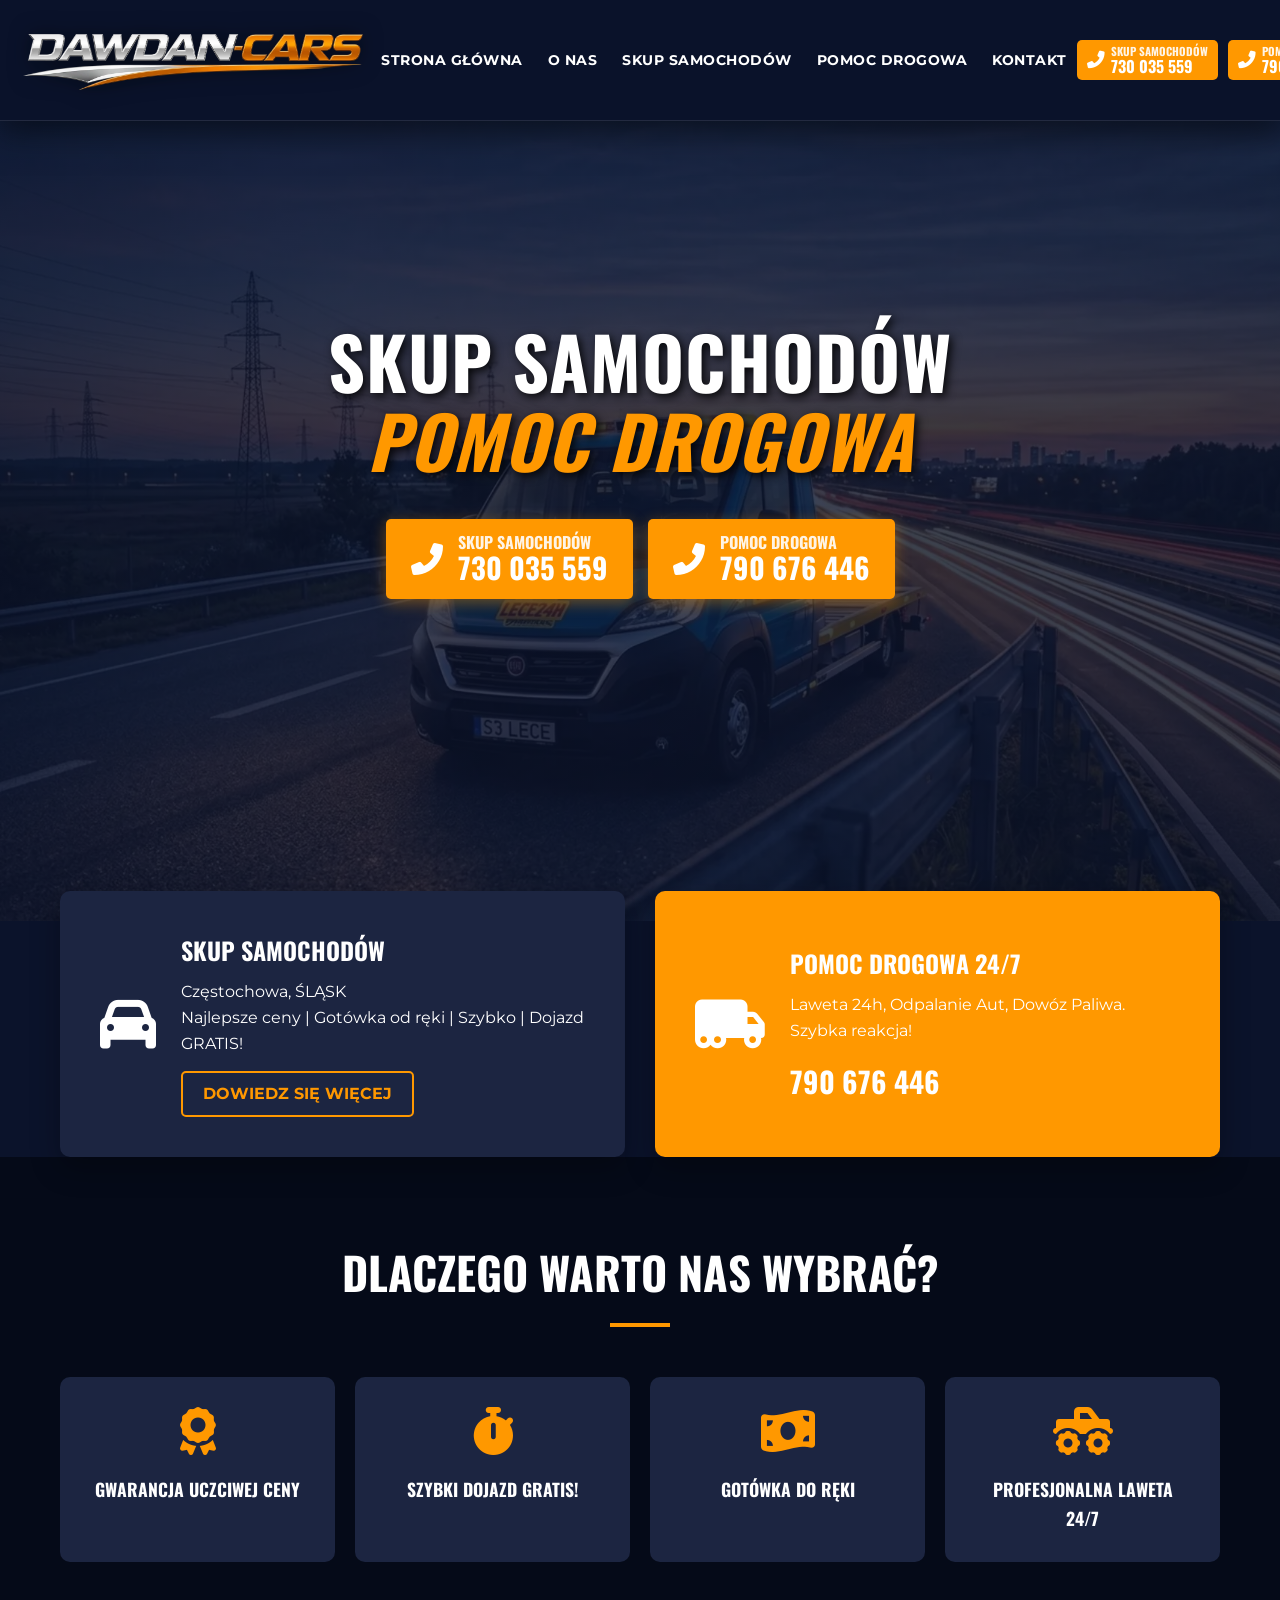
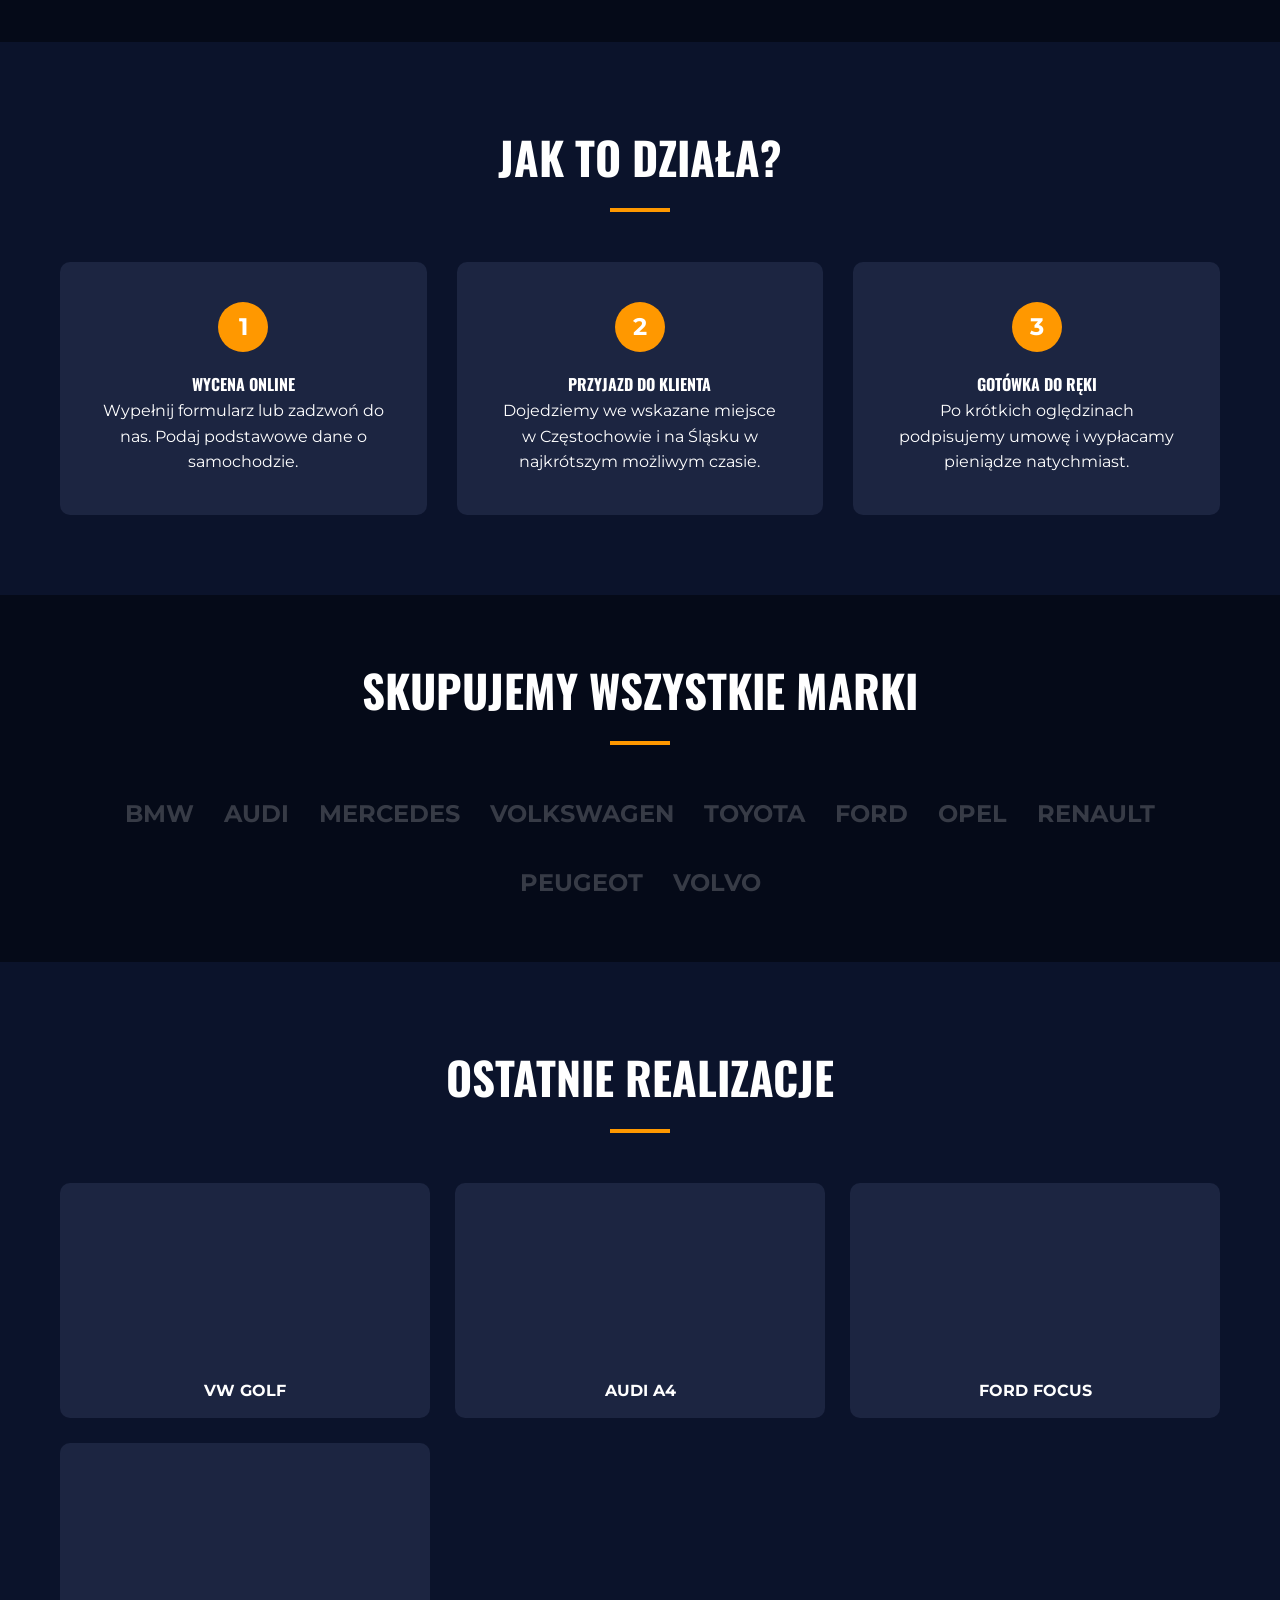
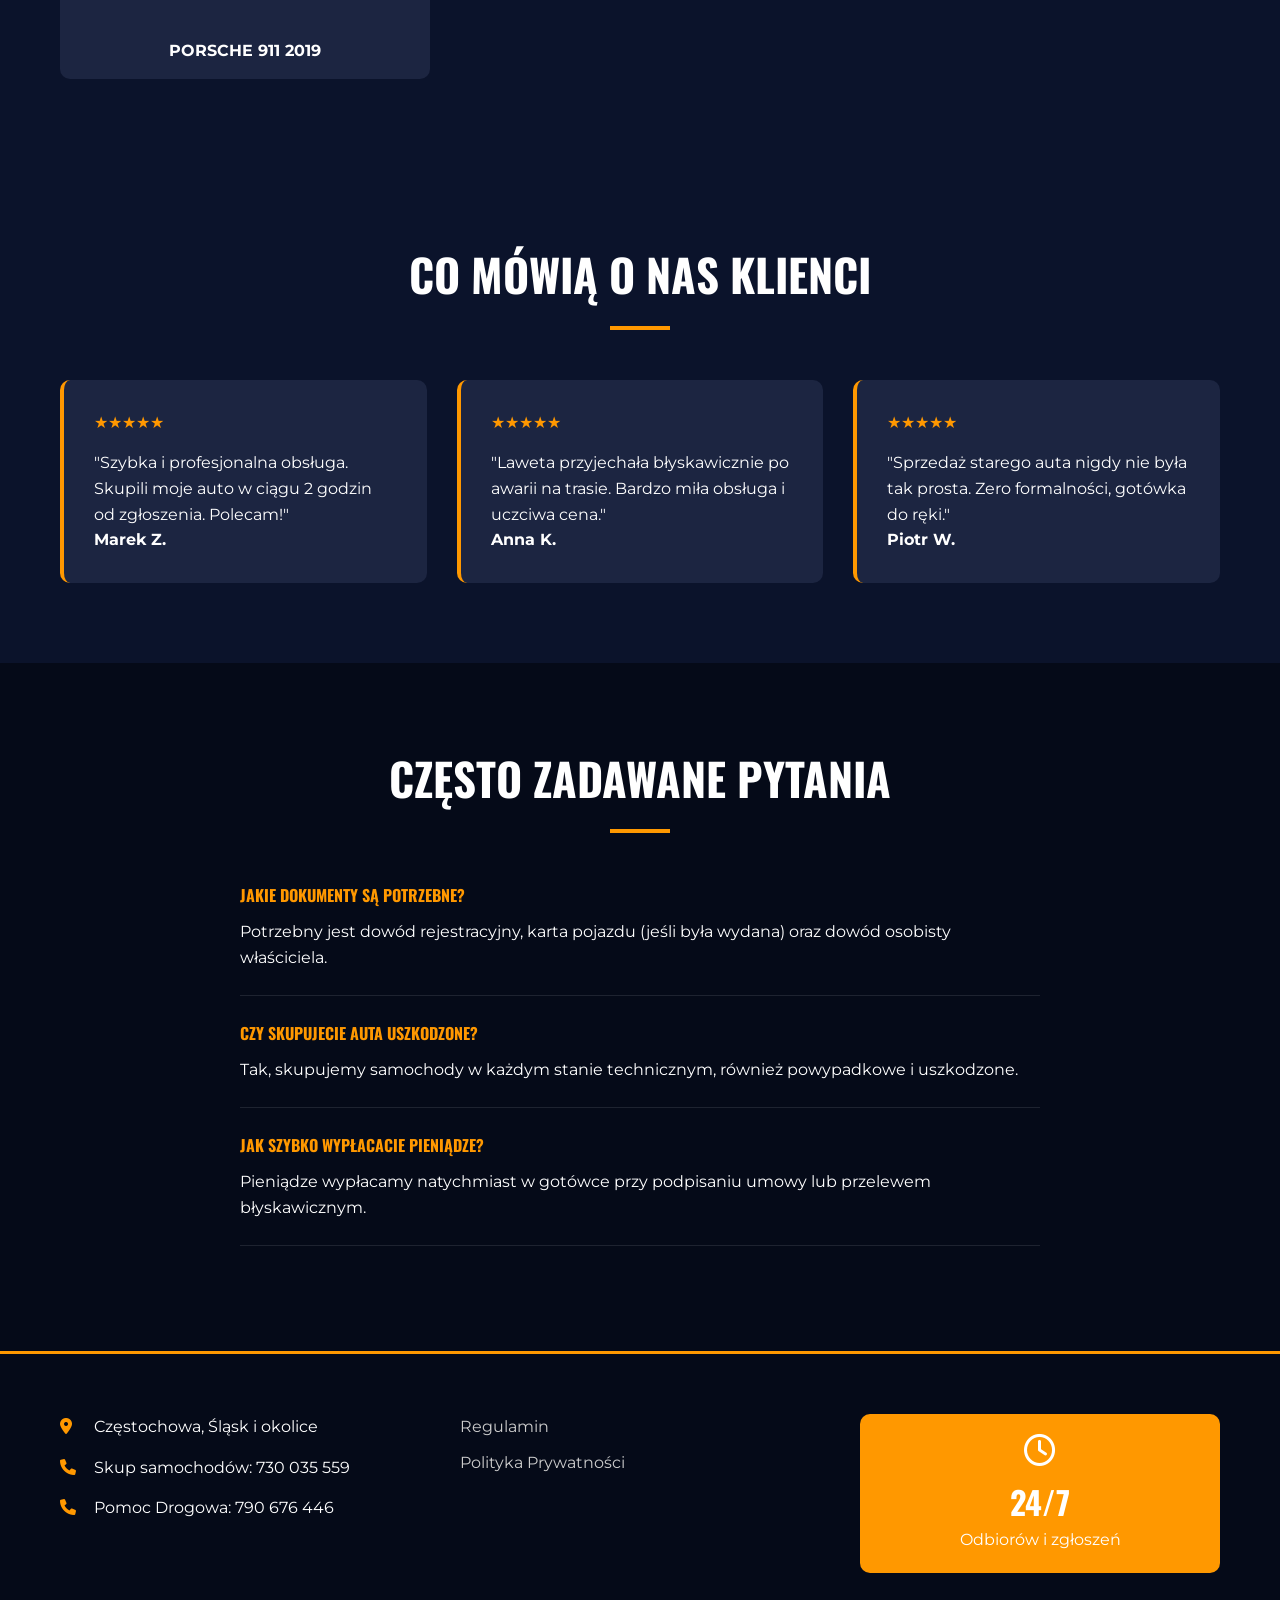
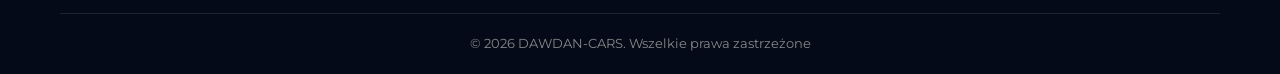
==== commit 874570b7: "Remove valuation form from home page and improve mobile navigation - Removed the car valuation form " ====
--- a/index.html
+++ b/index.html
@@ -93,81 +93,6 @@
                     </div>
                 </div>
 
-                <div class="hero-form-box">
-                    <h3>DARMOWA WYCENA</h3>
-                    <p class="form-subtitle">Wypełnij formularz, oddzwonimy w 15 minut!</p>
-
-                    <form id="valuation-form" enctype="multipart/form-data" method="post" action="send.php">
-
-                        <input type="hidden" name="website" style="display:none">
-                        <input type="hidden" name="form-type" value="valuation">
-
-                        <div class="form-group">
-                            <input type="text" name="brand-model" placeholder="Marka i model" required>
-                        </div>
-
-                        <div class="form-row">
-                            <div class="form-group">
-                                <input type="number" name="year" placeholder="Rok" required>
-                            </div>
-                            <div class="form-group">
-                                <input type="number" name="mileage" placeholder="Przebieg" required>
-                            </div>
-                        </div>
-
-                        <div class="form-group">
-                            <input type="text" name="engine" placeholder="Silnik (np. 2.0 TDI)" required>
-                        </div>
-
-                        <div class="form-row">
-                            <div class="form-group">
-                                <select name="fuel" required>
-                                    <option value="">Paliwo</option>
-                                    <option>Benzyna</option>
-                                    <option>Diesel</option>
-                                    <option>Hybryda</option>
-                                    <option>Elektryczny</option>
-                                    <option>LPG</option>
-                                </select>
-                            </div>
-                            <div class="form-group">
-                                <select name="gearbox" required>
-                                    <option value="">Skrzynia</option>
-                                    <option>Manualna</option>
-                                    <option>Automatyczna</option>
-                                </select>
-                            </div>
-                        </div>
-
-                        <div class="form-group checkbox-group">
-                            <label>
-                                <input type="checkbox" name="damaged" value="Tak">
-                                Auto uszkodzone
-                            </label>
-                        </div>
-
-                        <div class="form-group">
-                            <textarea name="description" placeholder="Opis stanu technicznego (opcjonalnie)"></textarea>
-                        </div>
-
-                        <div class="form-group">
-                            <input type="tel" name="phone" placeholder="Twój numer telefonu" required>
-                        </div>
-
-                        <div class="file-upload-wrapper">
-                            <label class="file-upload-label">
-                                <i class="fas fa-camera"></i>
-                                <span>Dodaj zdjęcia (max 5)</span>
-                                <input type="file" id="car-photos" name="photos[]" multiple style="display: none;">
-                            </label>
-                            <div id="file-preview-container" class="file-preview-grid"></div>
-                        </div>
-
-                        <button type="submit" class="btn-submit">WYŚLIJ WYCENĘ</button>
-                        <div id="form-status"></div>
-
-                    </form>
-                </div>
             </div>
         </div>
     </section>
@@ -365,6 +290,7 @@
         </div>
     </footer>
 
+    <div class="nav-overlay"></div>
     <script src="script.js"></script>
 </body>
 </html>
--- a/style.css
+++ b/style.css
@@ -194,7 +194,7 @@
 
 .hero-content {
     display: flex;
-    flex-direction: column-reverse;
+    flex-direction: column;
     align-items: center;
     width: 100%;
     height: 100%;
@@ -993,25 +993,55 @@
     }
 
     nav {
-        display: none;
-        position: absolute;
-        top: 100%;
+        position: fixed;
+        top: 0;
+        right: -100%;
+        width: 80%;
+        height: 100vh;
+        background: var(--bg-dark);
+        padding: 80px 40px;
+        transition: right 0.4s cubic-bezier(0.4, 0, 0.2, 1);
+        z-index: 1001;
+        box-shadow: -10px 0 30px rgba(0,0,0,0.5);
+        display: flex;
+        flex-direction: column;
+        align-items: center;
+    }
+
+    nav.active {
+        right: 0;
+    }
+
+    .nav-overlay {
+        position: fixed;
+        top: 0;
         left: 0;
         width: 100%;
-        background: var(--bg-dark);
-        padding: 20px;
-        text-align: center;
-        border-bottom: 2px solid var(--primary-color);
-        z-index: 1001;
-    }
-
-    nav.active {
-        display: block;
+        height: 100vh;
+        background: rgba(0,0,0,0.7);
+        backdrop-filter: blur(5px);
+        z-index: 1000;
+        opacity: 0;
+        visibility: hidden;
+        transition: all 0.4s ease;
+    }
+
+    .nav-overlay.active {
+        opacity: 1;
+        visibility: visible;
     }
 
     nav ul {
         flex-direction: column;
-        gap: 15px;
+        gap: 25px;
+        width: 100%;
+        text-align: center;
+    }
+
+    nav ul li a {
+        font-size: 1.2rem;
+        display: block;
+        padding: 10px;
     }
 
     .top-bar .container {
@@ -1261,17 +1291,18 @@
 @media (min-width: 992px) {
     .hero .hero-content {
         flex-direction: row;
-        justify-content: space-between;
+        justify-content: center;
         align-items: center;
         gap: 50px;
     }
     .hero-text {
         flex: 1;
-        text-align: left;
-        align-items: flex-start;
+        text-align: center;
+        align-items: center;
+        max-width: 800px;
     }
     .hero-text h2 {
-        text-align: left;
+        text-align: center;
     }
     .hero-form-box {
         flex: 0 0 400px;
--- a/style.css
+++ b/style.css
@@ -194,7 +194,7 @@
 
 .hero-content {
     display: flex;
-    flex-direction: column-reverse;
+    flex-direction: column;
     align-items: center;
     width: 100%;
     height: 100%;
@@ -993,25 +993,55 @@
     }
 
     nav {
-        display: none;
-        position: absolute;
-        top: 100%;
+        position: fixed;
+        top: 0;
+        right: -100%;
+        width: 80%;
+        height: 100vh;
+        background: var(--bg-dark);
+        padding: 80px 40px;
+        transition: right 0.4s cubic-bezier(0.4, 0, 0.2, 1);
+        z-index: 1001;
+        box-shadow: -10px 0 30px rgba(0,0,0,0.5);
+        display: flex;
+        flex-direction: column;
+        align-items: center;
+    }
+
+    nav.active {
+        right: 0;
+    }
+
+    .nav-overlay {
+        position: fixed;
+        top: 0;
         left: 0;
         width: 100%;
-        background: var(--bg-dark);
-        padding: 20px;
-        text-align: center;
-        border-bottom: 2px solid var(--primary-color);
-        z-index: 1001;
-    }
-
-    nav.active {
-        display: block;
+        height: 100vh;
+        background: rgba(0,0,0,0.7);
+        backdrop-filter: blur(5px);
+        z-index: 1000;
+        opacity: 0;
+        visibility: hidden;
+        transition: all 0.4s ease;
+    }
+
+    .nav-overlay.active {
+        opacity: 1;
+        visibility: visible;
     }
 
     nav ul {
         flex-direction: column;
-        gap: 15px;
+        gap: 25px;
+        width: 100%;
+        text-align: center;
+    }
+
+    nav ul li a {
+        font-size: 1.2rem;
+        display: block;
+        padding: 10px;
     }
 
     .top-bar .container {
@@ -1261,17 +1291,18 @@
 @media (min-width: 992px) {
     .hero .hero-content {
         flex-direction: row;
-        justify-content: space-between;
+        justify-content: center;
         align-items: center;
         gap: 50px;
     }
     .hero-text {
         flex: 1;
-        text-align: left;
-        align-items: flex-start;
+        text-align: center;
+        align-items: center;
+        max-width: 800px;
     }
     .hero-text h2 {
-        text-align: left;
+        text-align: center;
     }
     .hero-form-box {
         flex: 0 0 400px;
--- a/style.css
+++ b/style.css
@@ -194,7 +194,7 @@
 
 .hero-content {
     display: flex;
-    flex-direction: column-reverse;
+    flex-direction: column;
     align-items: center;
     width: 100%;
     height: 100%;
@@ -993,25 +993,55 @@
     }
 
     nav {
-        display: none;
-        position: absolute;
-        top: 100%;
+        position: fixed;
+        top: 0;
+        right: -100%;
+        width: 80%;
+        height: 100vh;
+        background: var(--bg-dark);
+        padding: 80px 40px;
+        transition: right 0.4s cubic-bezier(0.4, 0, 0.2, 1);
+        z-index: 1001;
+        box-shadow: -10px 0 30px rgba(0,0,0,0.5);
+        display: flex;
+        flex-direction: column;
+        align-items: center;
+    }
+
+    nav.active {
+        right: 0;
+    }
+
+    .nav-overlay {
+        position: fixed;
+        top: 0;
         left: 0;
         width: 100%;
-        background: var(--bg-dark);
-        padding: 20px;
-        text-align: center;
-        border-bottom: 2px solid var(--primary-color);
-        z-index: 1001;
-    }
-
-    nav.active {
-        display: block;
+        height: 100vh;
+        background: rgba(0,0,0,0.7);
+        backdrop-filter: blur(5px);
+        z-index: 1000;
+        opacity: 0;
+        visibility: hidden;
+        transition: all 0.4s ease;
+    }
+
+    .nav-overlay.active {
+        opacity: 1;
+        visibility: visible;
     }
 
     nav ul {
         flex-direction: column;
-        gap: 15px;
+        gap: 25px;
+        width: 100%;
+        text-align: center;
+    }
+
+    nav ul li a {
+        font-size: 1.2rem;
+        display: block;
+        padding: 10px;
     }
 
     .top-bar .container {
@@ -1261,17 +1291,18 @@
 @media (min-width: 992px) {
     .hero .hero-content {
         flex-direction: row;
-        justify-content: space-between;
+        justify-content: center;
         align-items: center;
         gap: 50px;
     }
     .hero-text {
         flex: 1;
-        text-align: left;
-        align-items: flex-start;
+        text-align: center;
+        align-items: center;
+        max-width: 800px;
     }
     .hero-text h2 {
-        text-align: left;
+        text-align: center;
     }
     .hero-form-box {
         flex: 0 0 400px;
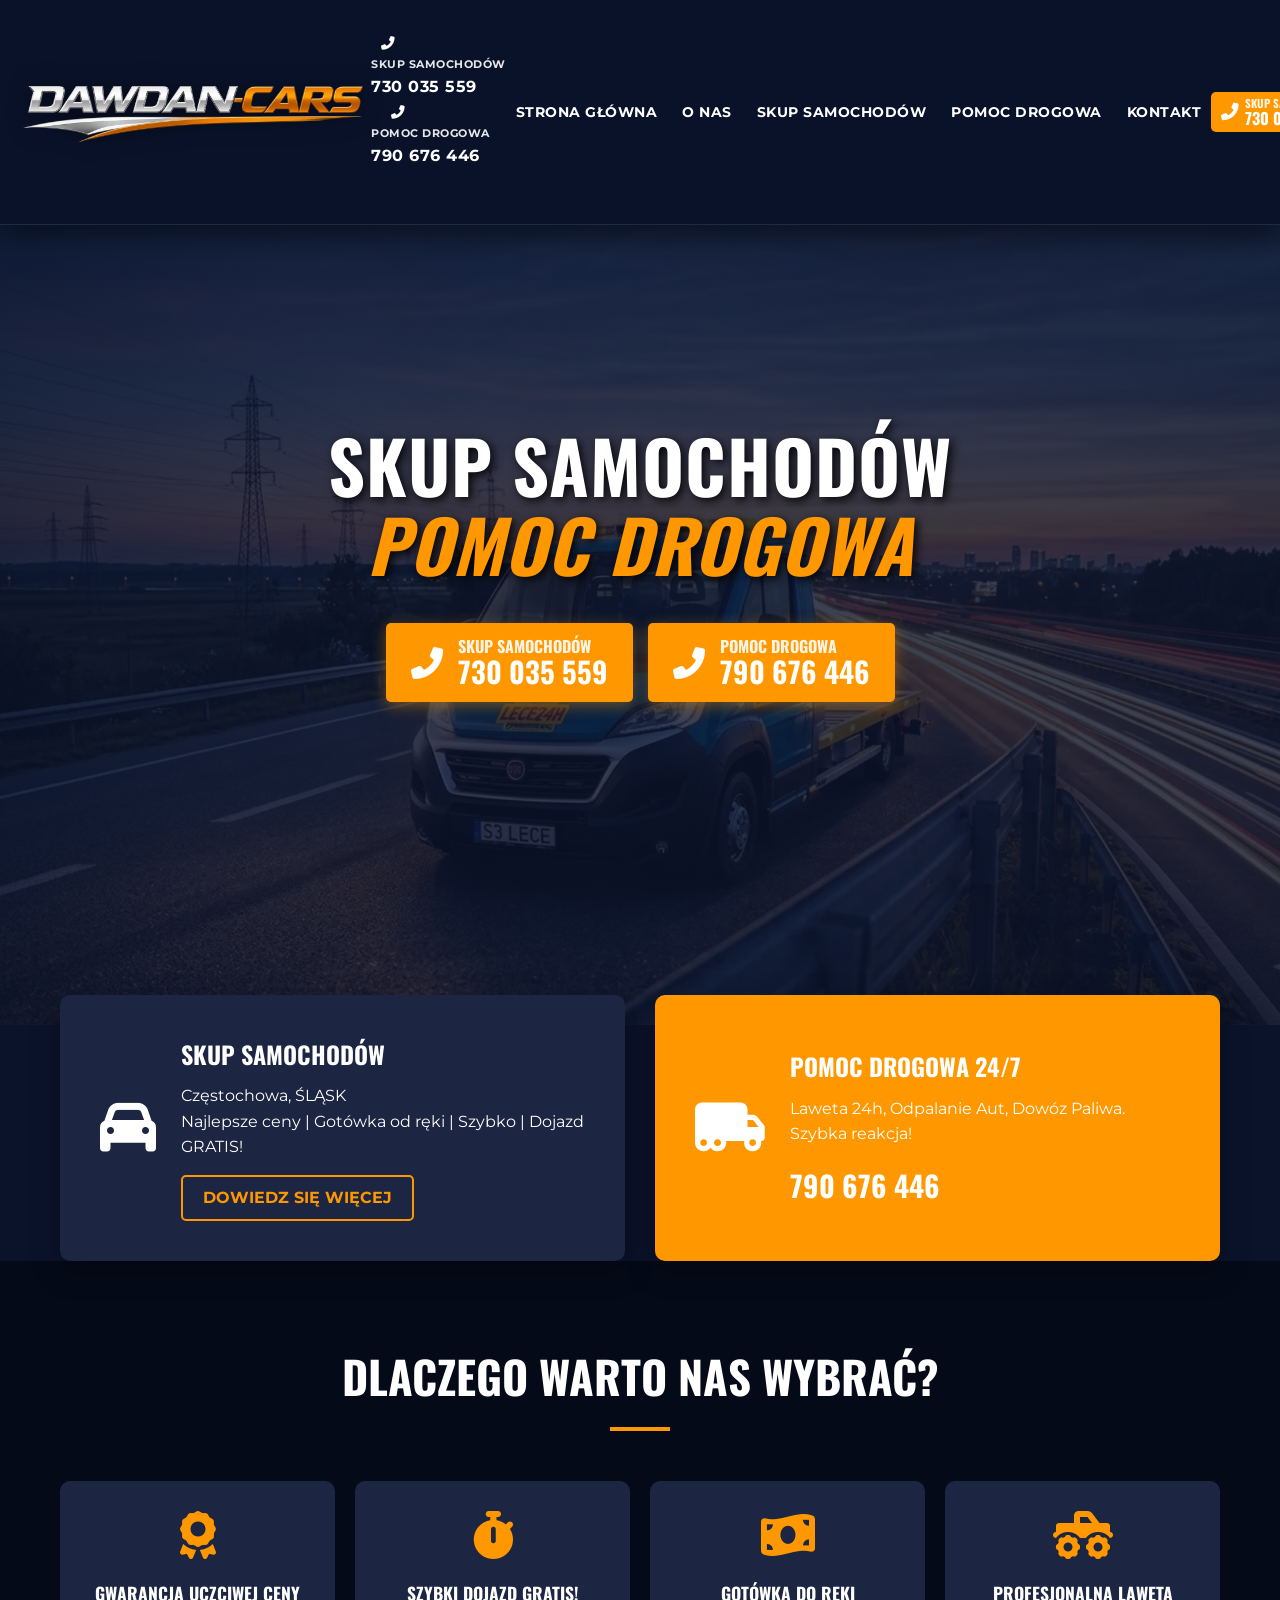
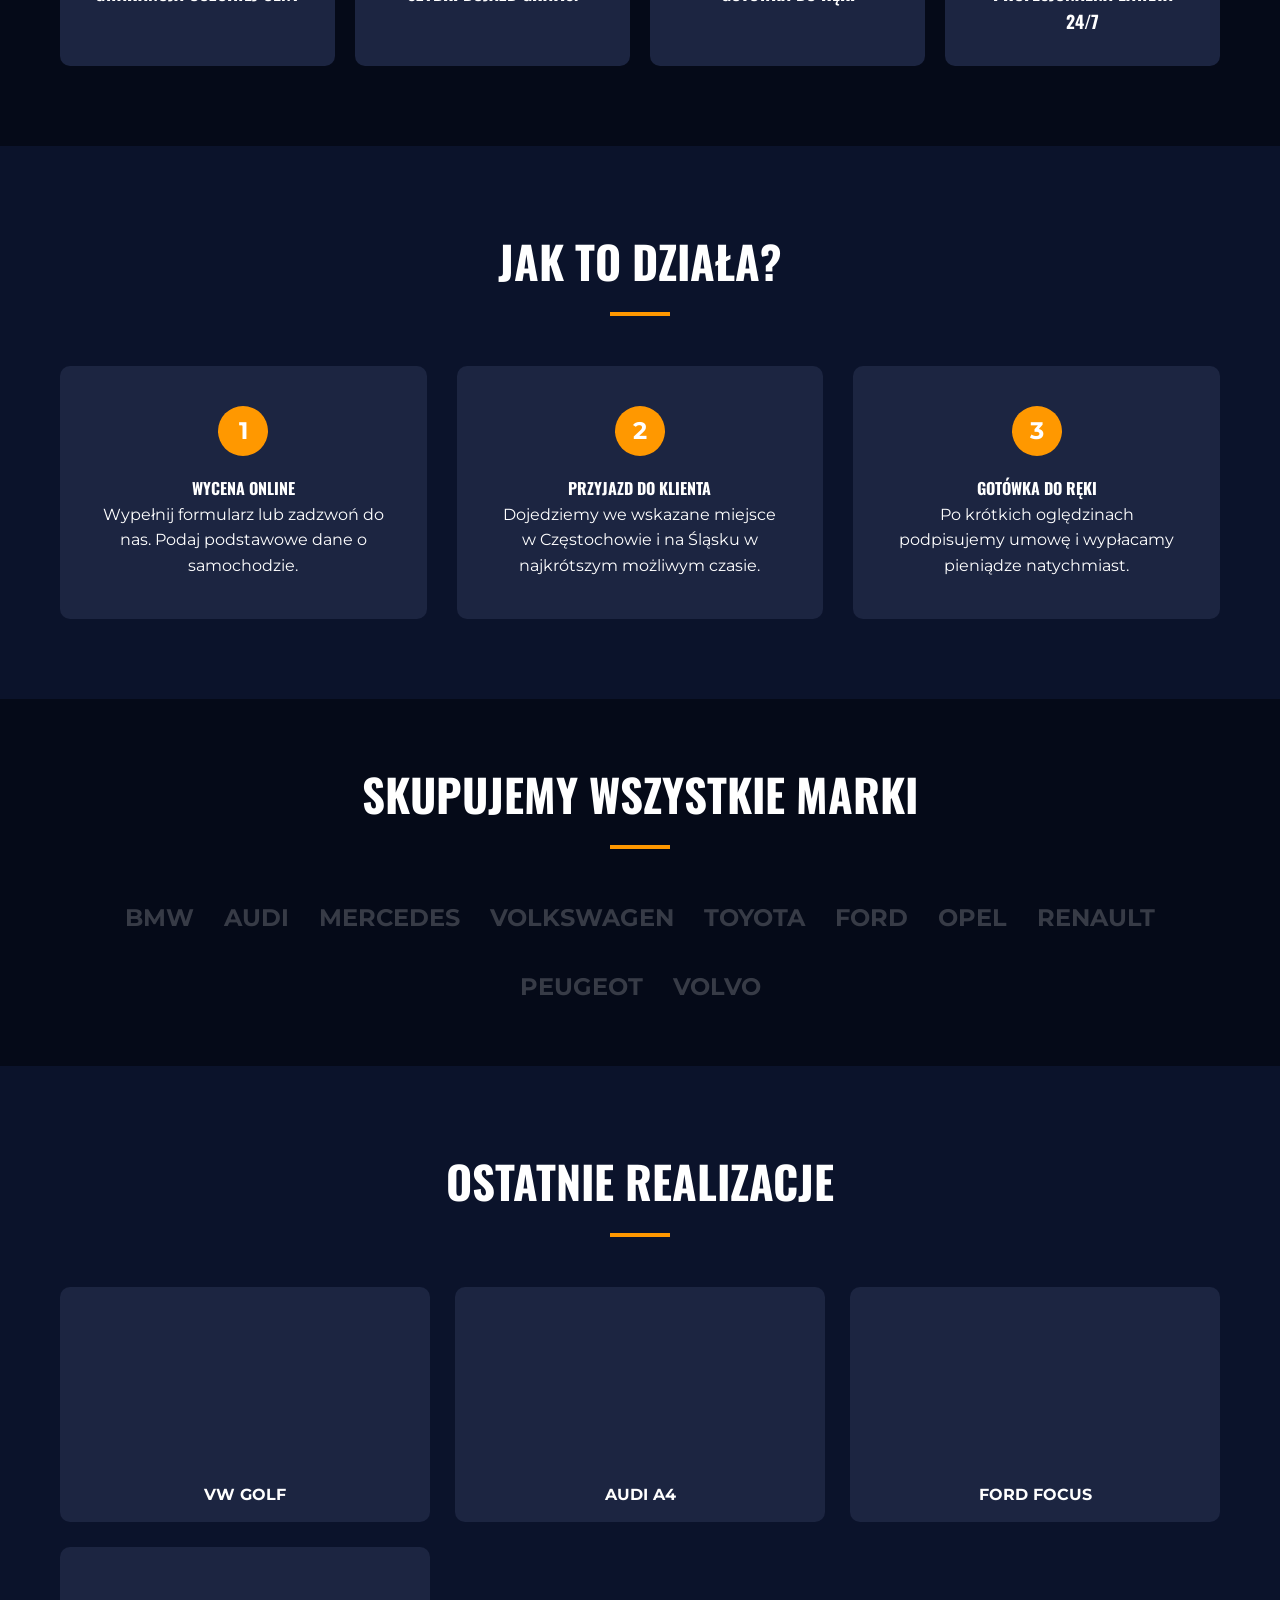
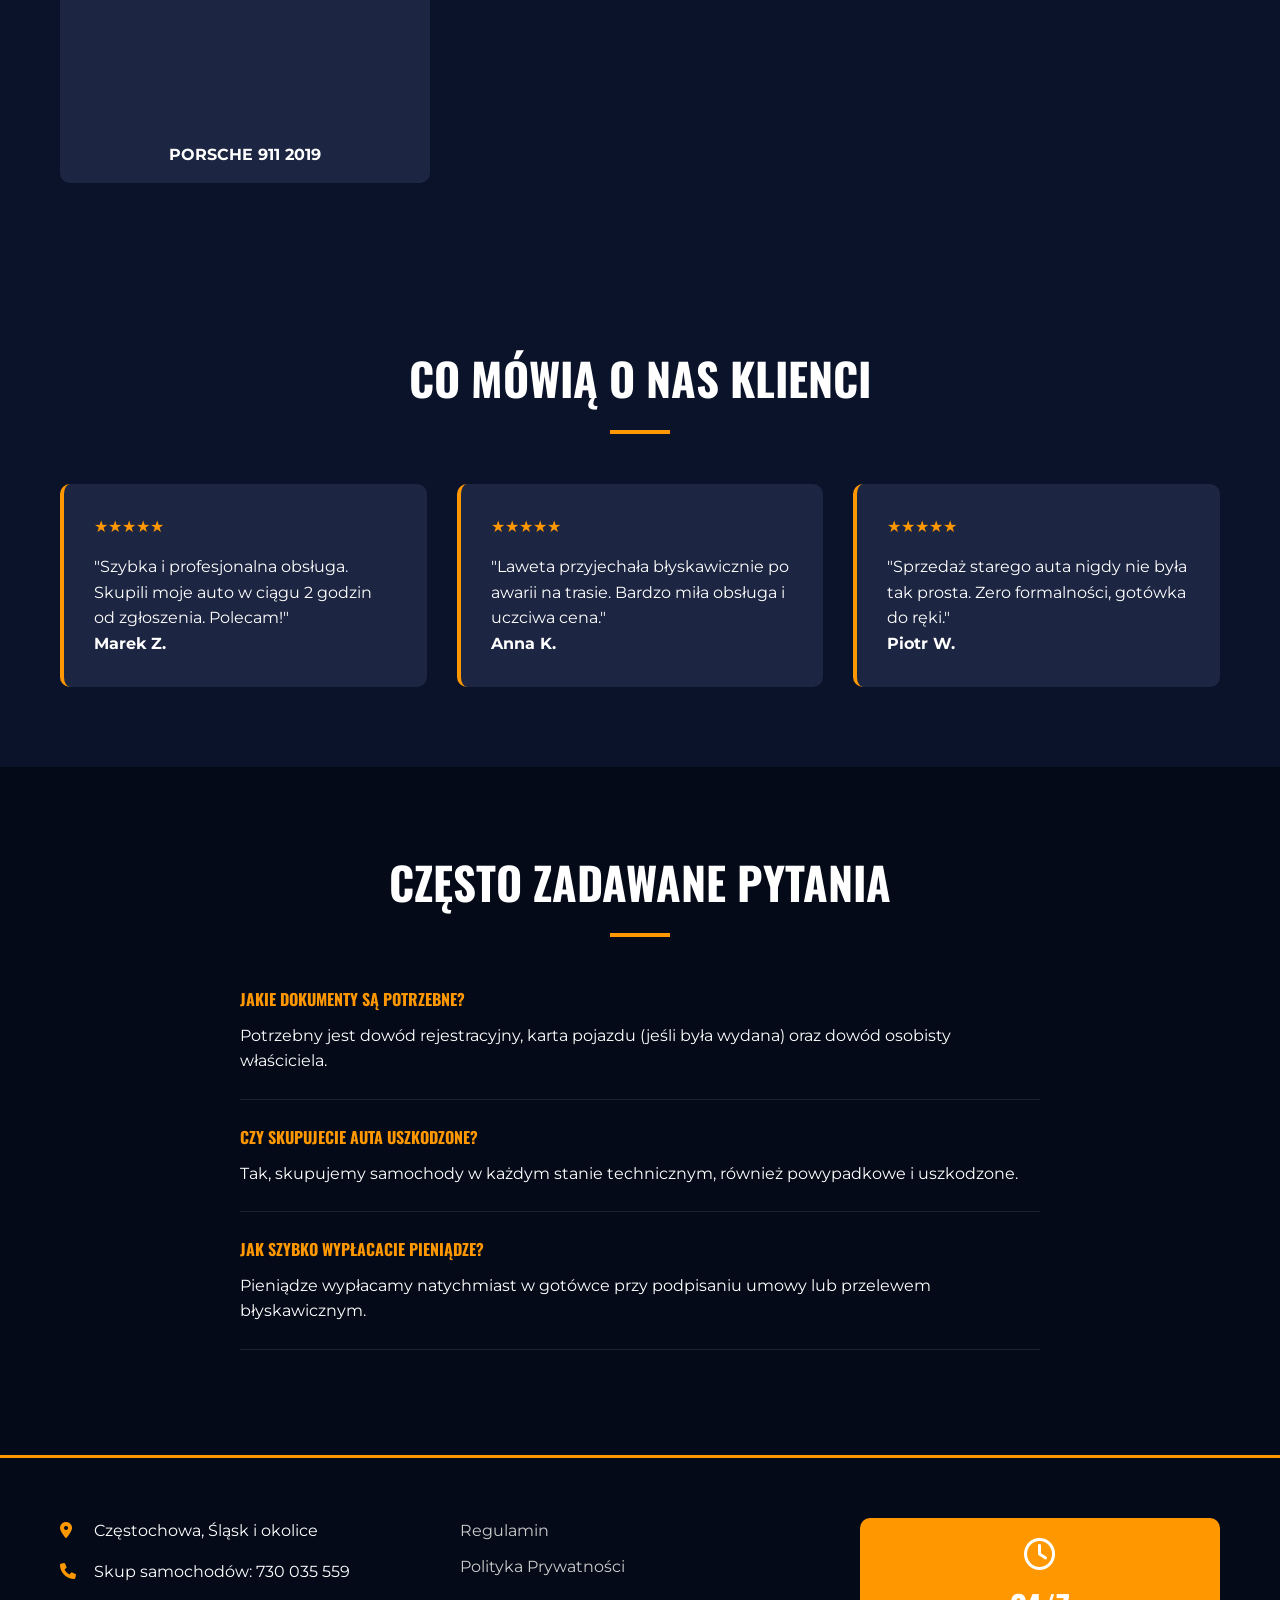
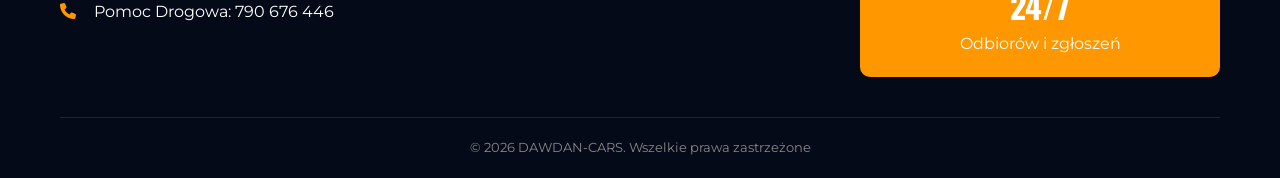
==== commit b723c57d: "Fix mobile menu accessibility and finalize valuation form rebuild - Fixed hamburger menu toggle logi" ====
--- a/index.html
+++ b/index.html
@@ -39,6 +39,22 @@
                     </a>
                 </div>
                 <nav>
+                    <div class="nav-mobile-cta">
+                        <a href="tel:+48730035559" class="btn-call">
+                            <i class="fas fa-phone-alt"></i>
+                            <span>
+                                <span class="btn-label">SKUP SAMOCHODÓW</span>
+                                <span class="btn-number">730 035 559</span>
+                            </span>
+                        </a>
+                        <a href="tel:+48790676446" class="btn-call">
+                            <i class="fas fa-phone-alt"></i>
+                            <span>
+                                <span class="btn-label">POMOC DROGOWA</span>
+                                <span class="btn-number">790 676 446</span>
+                            </span>
+                        </a>
+                    </div>
                     <ul>
                         <li><a href="index.html">STRONA GŁÓWNA</a></li>
                         <li><a href="o-nas.html">O NAS</a></li>
--- a/style.css
+++ b/style.css
@@ -58,7 +58,7 @@
     background-color: #0b132b;
     position: sticky;
     top: 0;
-    z-index: 1000;
+    z-index: 1005;
     box-shadow: 0 10px 30px rgba(0,0,0,0.5);
 }
 
@@ -75,6 +75,8 @@
     flex: 0 1 auto; /* Allow logo to shrink if needed */
     display: flex;
     justify-content: flex-start;
+    position: relative;
+    z-index: 1006;
 }
 
 .logo img {
@@ -990,26 +992,48 @@
     .menu-toggle {
         display: flex;
         order: 3;
+        position: relative;
+        z-index: 1006;
     }
 
     nav {
         position: fixed;
         top: 0;
         right: -100%;
-        width: 80%;
+        width: 100%;
         height: 100vh;
         background: var(--bg-dark);
-        padding: 80px 40px;
+        padding: 120px 20px 40px;
         transition: right 0.4s cubic-bezier(0.4, 0, 0.2, 1);
-        z-index: 1001;
+        z-index: 1004;
         box-shadow: -10px 0 30px rgba(0,0,0,0.5);
         display: flex;
         flex-direction: column;
         align-items: center;
+        overflow-y: auto;
     }
 
     nav.active {
         right: 0;
+    }
+
+    .nav-mobile-cta {
+        display: none;
+        flex-direction: column;
+        gap: 15px;
+        margin-bottom: 30px;
+        width: 100%;
+        align-items: center;
+    }
+
+    nav.active .nav-mobile-cta {
+        display: flex;
+    }
+
+    .nav-mobile-cta .btn-call {
+        width: 100%;
+        justify-content: center;
+        max-width: 300px;
     }
 
     .nav-overlay {
@@ -1042,6 +1066,14 @@
         font-size: 1.2rem;
         display: block;
         padding: 10px;
+        color: var(--text-light);
+        text-decoration: none;
+        font-weight: 500;
+        transition: color 0.3s ease;
+    }
+
+    nav ul li a:hover {
+        color: var(--primary-color);
     }
 
     .top-bar .container {
@@ -1051,6 +1083,8 @@
     .header-cta {
         order: 2;
         margin-right: 15px;
+        position: relative;
+        z-index: 1006;
     }
 }
 
@@ -1196,6 +1230,14 @@
     }
     .header-cta .btn-call {
         padding: 4px 6px;
+    }
+
+    .header-cta .btn-number {
+        font-size: 0.8rem;
+    }
+
+    .header-cta i {
+        font-size: 0.9rem;
     }
     .header-cta .btn-number {
         font-size: 0.7rem;
@@ -1266,6 +1308,13 @@
     backdrop-filter: blur(10px);
     -webkit-backdrop-filter: blur(10px);
     border-bottom: 1px solid rgba(255, 255, 255, 0.1);
+    transition: background 0.3s ease;
+}
+
+header.menu-open {
+    background: var(--bg-dark) !important;
+    backdrop-filter: none;
+    -webkit-backdrop-filter: none;
 }
 
 /* 1400px+ Scaling */
--- a/style.css
+++ b/style.css
@@ -58,7 +58,7 @@
     background-color: #0b132b;
     position: sticky;
     top: 0;
-    z-index: 1000;
+    z-index: 1005;
     box-shadow: 0 10px 30px rgba(0,0,0,0.5);
 }
 
@@ -75,6 +75,8 @@
     flex: 0 1 auto; /* Allow logo to shrink if needed */
     display: flex;
     justify-content: flex-start;
+    position: relative;
+    z-index: 1006;
 }
 
 .logo img {
@@ -990,26 +992,48 @@
     .menu-toggle {
         display: flex;
         order: 3;
+        position: relative;
+        z-index: 1006;
     }
 
     nav {
         position: fixed;
         top: 0;
         right: -100%;
-        width: 80%;
+        width: 100%;
         height: 100vh;
         background: var(--bg-dark);
-        padding: 80px 40px;
+        padding: 120px 20px 40px;
         transition: right 0.4s cubic-bezier(0.4, 0, 0.2, 1);
-        z-index: 1001;
+        z-index: 1004;
         box-shadow: -10px 0 30px rgba(0,0,0,0.5);
         display: flex;
         flex-direction: column;
         align-items: center;
+        overflow-y: auto;
     }
 
     nav.active {
         right: 0;
+    }
+
+    .nav-mobile-cta {
+        display: none;
+        flex-direction: column;
+        gap: 15px;
+        margin-bottom: 30px;
+        width: 100%;
+        align-items: center;
+    }
+
+    nav.active .nav-mobile-cta {
+        display: flex;
+    }
+
+    .nav-mobile-cta .btn-call {
+        width: 100%;
+        justify-content: center;
+        max-width: 300px;
     }
 
     .nav-overlay {
@@ -1042,6 +1066,14 @@
         font-size: 1.2rem;
         display: block;
         padding: 10px;
+        color: var(--text-light);
+        text-decoration: none;
+        font-weight: 500;
+        transition: color 0.3s ease;
+    }
+
+    nav ul li a:hover {
+        color: var(--primary-color);
     }
 
     .top-bar .container {
@@ -1051,6 +1083,8 @@
     .header-cta {
         order: 2;
         margin-right: 15px;
+        position: relative;
+        z-index: 1006;
     }
 }
 
@@ -1196,6 +1230,14 @@
     }
     .header-cta .btn-call {
         padding: 4px 6px;
+    }
+
+    .header-cta .btn-number {
+        font-size: 0.8rem;
+    }
+
+    .header-cta i {
+        font-size: 0.9rem;
     }
     .header-cta .btn-number {
         font-size: 0.7rem;
@@ -1266,6 +1308,13 @@
     backdrop-filter: blur(10px);
     -webkit-backdrop-filter: blur(10px);
     border-bottom: 1px solid rgba(255, 255, 255, 0.1);
+    transition: background 0.3s ease;
+}
+
+header.menu-open {
+    background: var(--bg-dark) !important;
+    backdrop-filter: none;
+    -webkit-backdrop-filter: none;
 }
 
 /* 1400px+ Scaling */
--- a/style.css
+++ b/style.css
@@ -58,7 +58,7 @@
     background-color: #0b132b;
     position: sticky;
     top: 0;
-    z-index: 1000;
+    z-index: 1005;
     box-shadow: 0 10px 30px rgba(0,0,0,0.5);
 }
 
@@ -75,6 +75,8 @@
     flex: 0 1 auto; /* Allow logo to shrink if needed */
     display: flex;
     justify-content: flex-start;
+    position: relative;
+    z-index: 1006;
 }
 
 .logo img {
@@ -990,26 +992,48 @@
     .menu-toggle {
         display: flex;
         order: 3;
+        position: relative;
+        z-index: 1006;
     }
 
     nav {
         position: fixed;
         top: 0;
         right: -100%;
-        width: 80%;
+        width: 100%;
         height: 100vh;
         background: var(--bg-dark);
-        padding: 80px 40px;
+        padding: 120px 20px 40px;
         transition: right 0.4s cubic-bezier(0.4, 0, 0.2, 1);
-        z-index: 1001;
+        z-index: 1004;
         box-shadow: -10px 0 30px rgba(0,0,0,0.5);
         display: flex;
         flex-direction: column;
         align-items: center;
+        overflow-y: auto;
     }
 
     nav.active {
         right: 0;
+    }
+
+    .nav-mobile-cta {
+        display: none;
+        flex-direction: column;
+        gap: 15px;
+        margin-bottom: 30px;
+        width: 100%;
+        align-items: center;
+    }
+
+    nav.active .nav-mobile-cta {
+        display: flex;
+    }
+
+    .nav-mobile-cta .btn-call {
+        width: 100%;
+        justify-content: center;
+        max-width: 300px;
     }
 
     .nav-overlay {
@@ -1042,6 +1066,14 @@
         font-size: 1.2rem;
         display: block;
         padding: 10px;
+        color: var(--text-light);
+        text-decoration: none;
+        font-weight: 500;
+        transition: color 0.3s ease;
+    }
+
+    nav ul li a:hover {
+        color: var(--primary-color);
     }
 
     .top-bar .container {
@@ -1051,6 +1083,8 @@
     .header-cta {
         order: 2;
         margin-right: 15px;
+        position: relative;
+        z-index: 1006;
     }
 }
 
@@ -1196,6 +1230,14 @@
     }
     .header-cta .btn-call {
         padding: 4px 6px;
+    }
+
+    .header-cta .btn-number {
+        font-size: 0.8rem;
+    }
+
+    .header-cta i {
+        font-size: 0.9rem;
     }
     .header-cta .btn-number {
         font-size: 0.7rem;
@@ -1266,6 +1308,13 @@
     backdrop-filter: blur(10px);
     -webkit-backdrop-filter: blur(10px);
     border-bottom: 1px solid rgba(255, 255, 255, 0.1);
+    transition: background 0.3s ease;
+}
+
+header.menu-open {
+    background: var(--bg-dark) !important;
+    backdrop-filter: none;
+    -webkit-backdrop-filter: none;
 }
 
 /* 1400px+ Scaling */
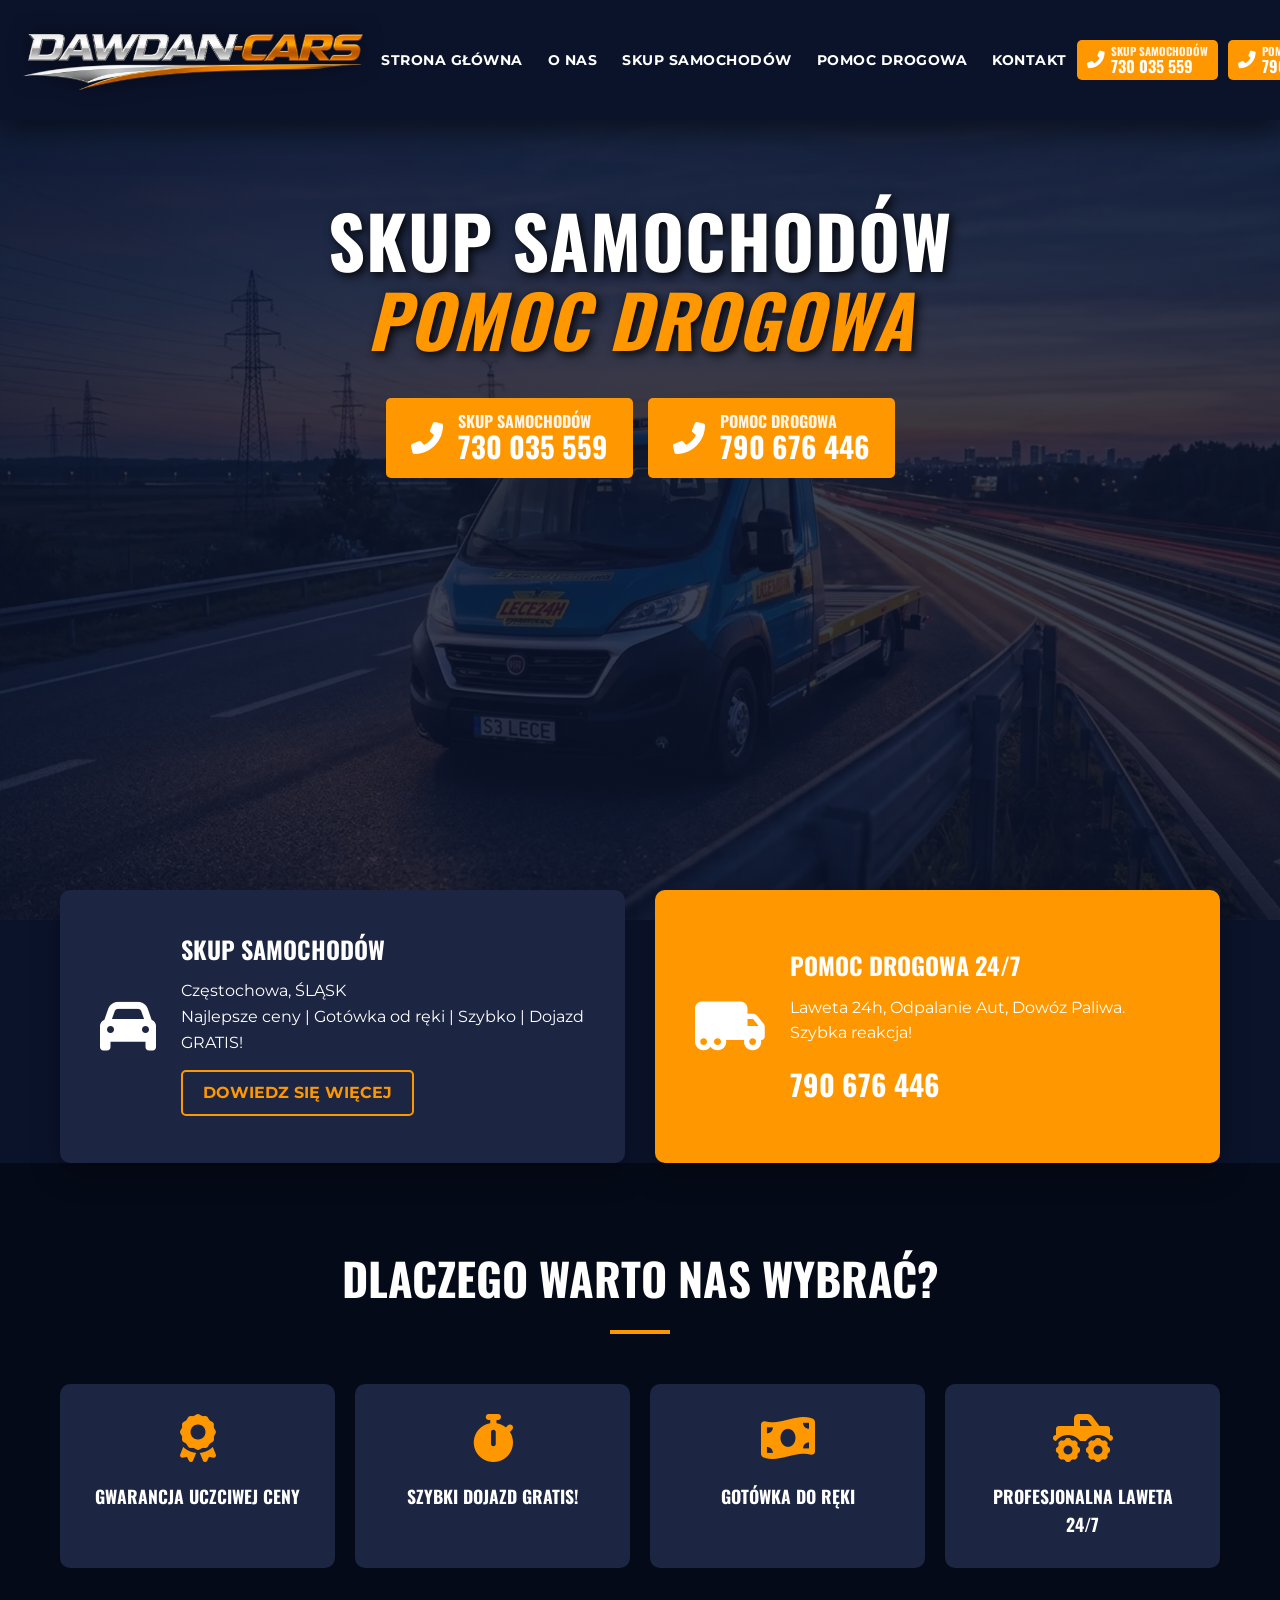
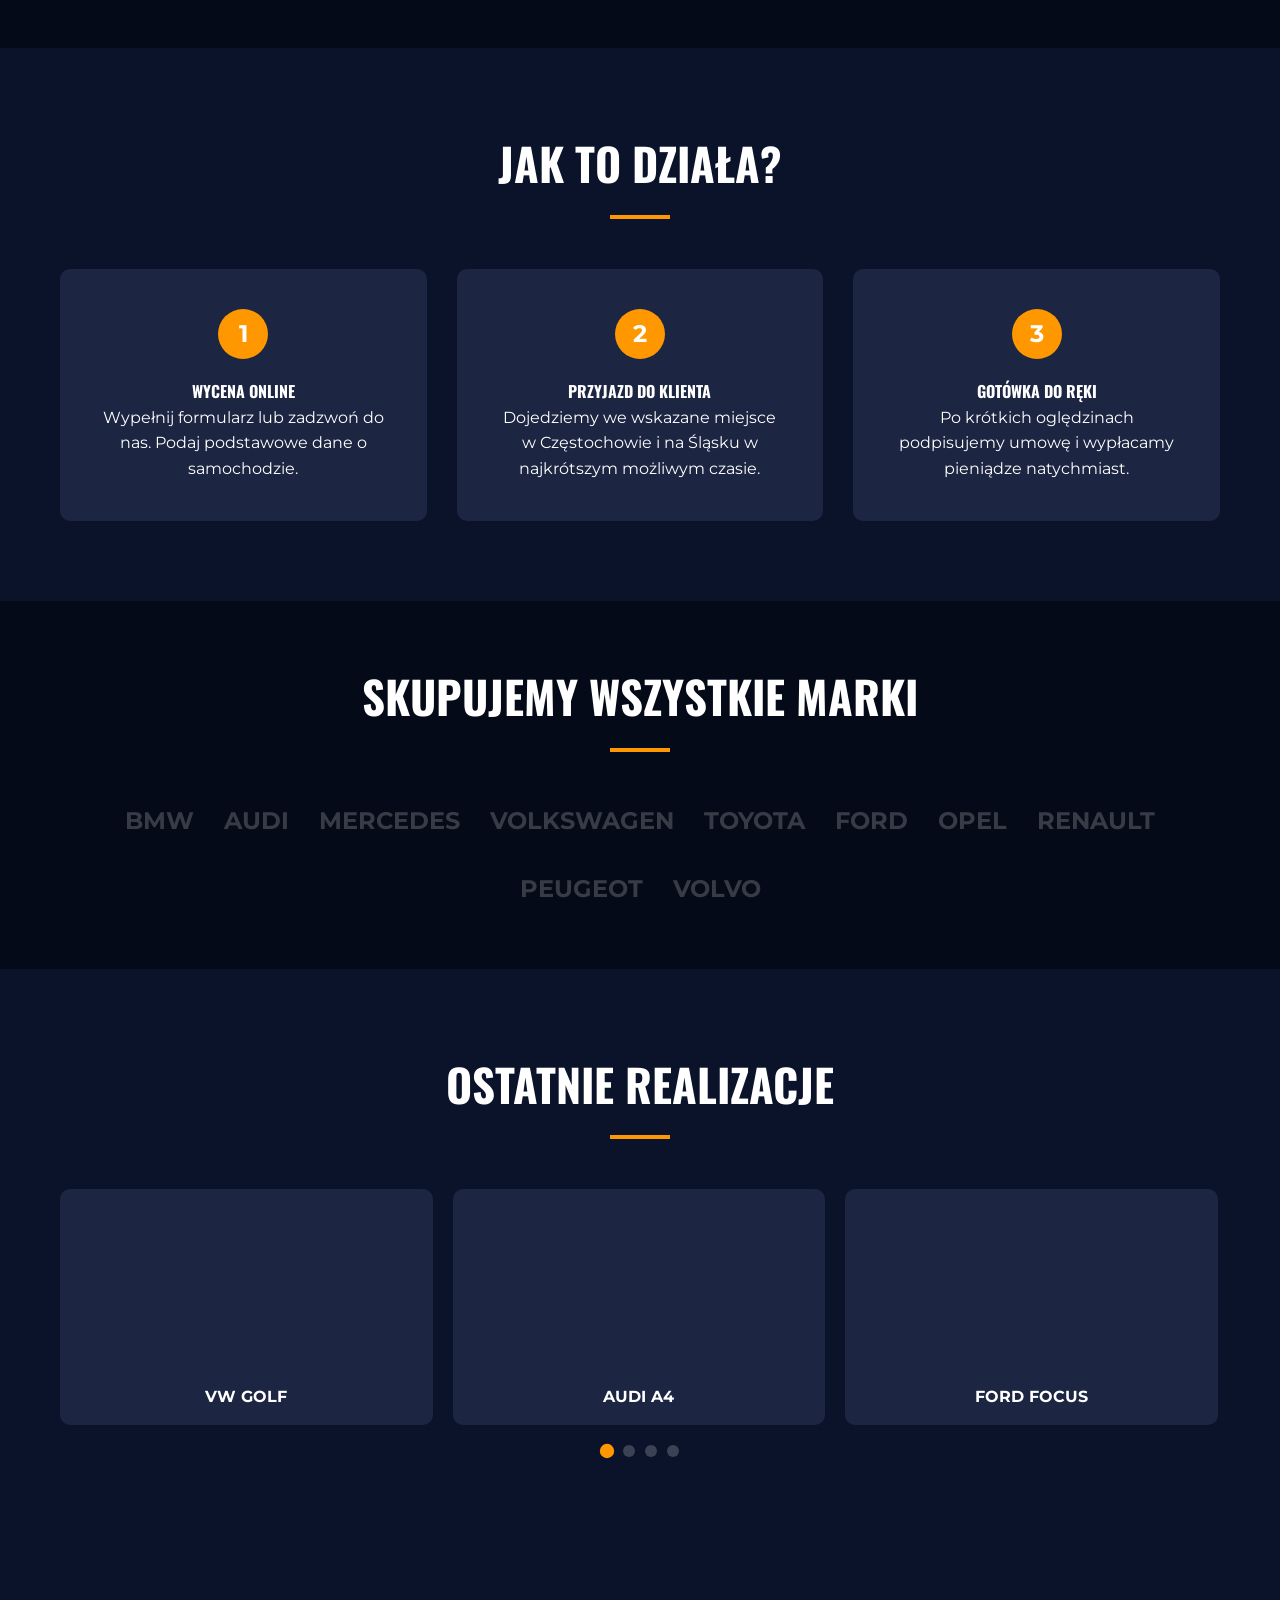
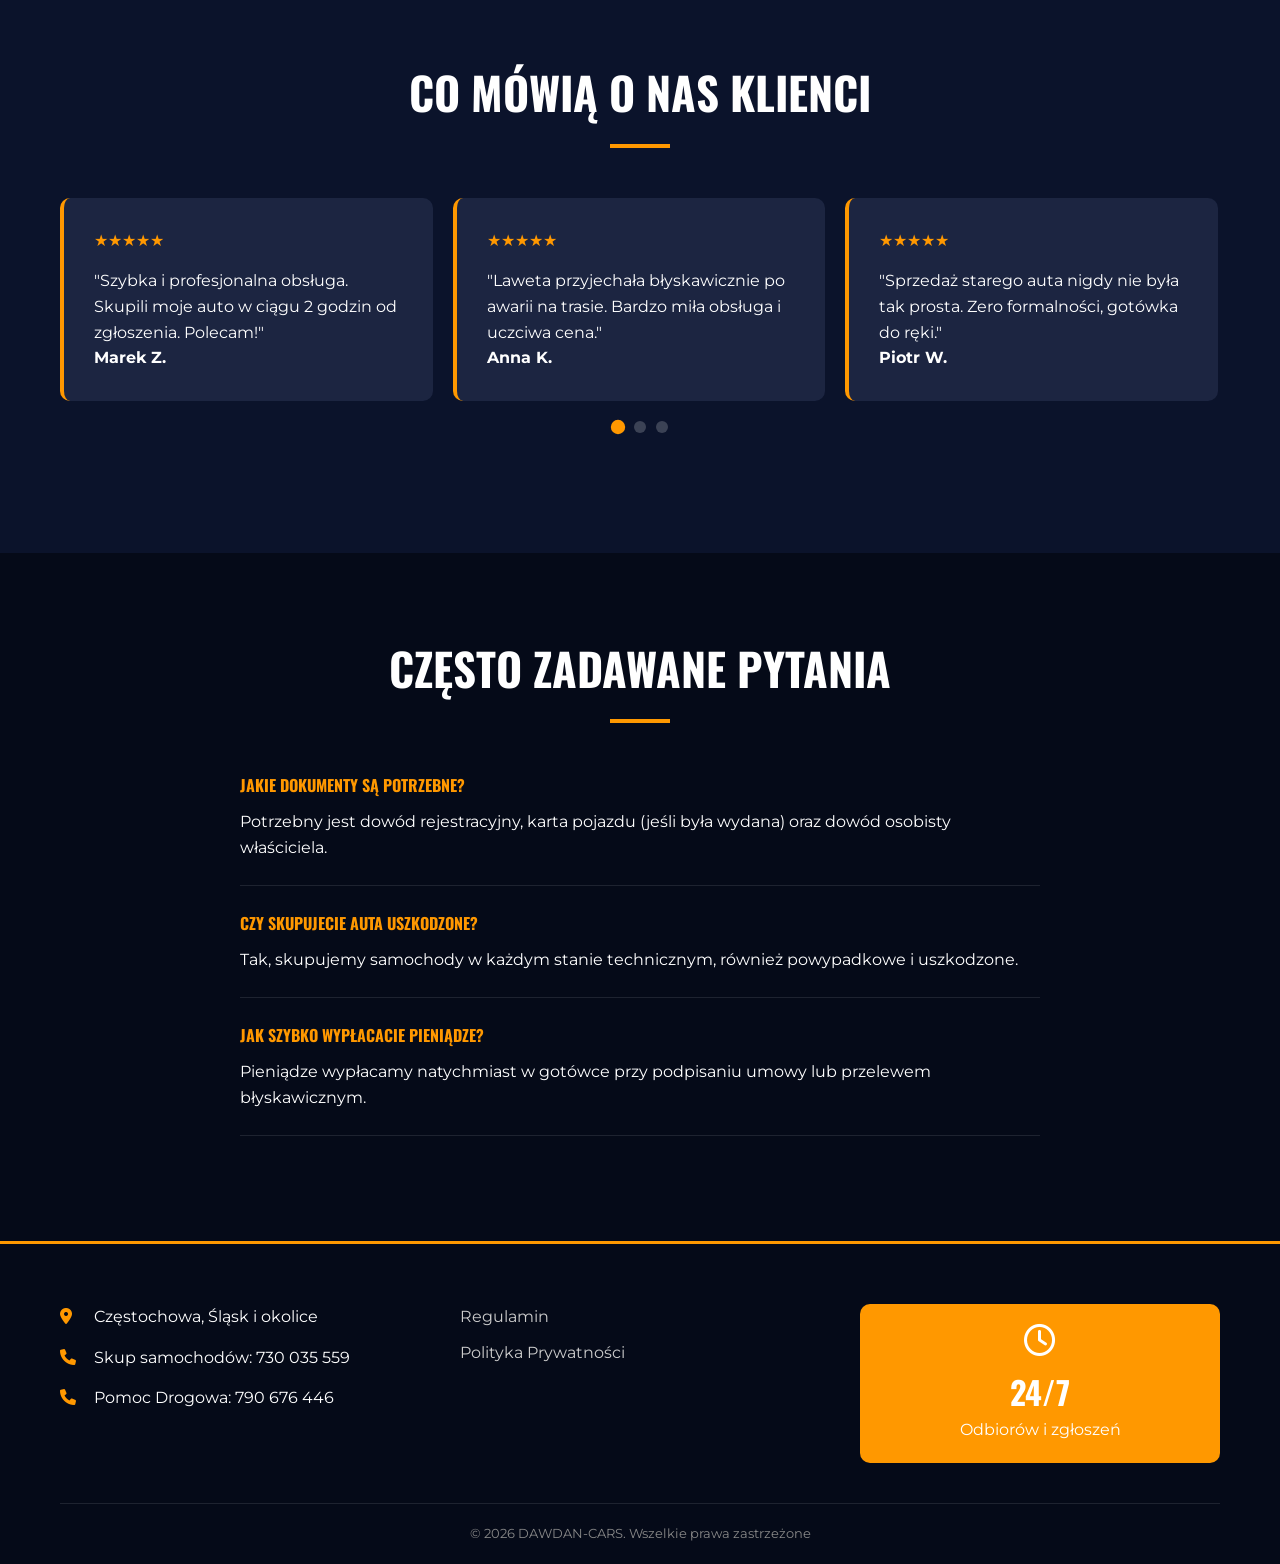
==== commit 6b9ea81c: "Modernize mobile navigation, add animations, and implement sliders - Redesigned mobile navigation wi" ====
--- a/index.html
+++ b/index.html
@@ -30,6 +30,7 @@
     <link rel="apple-touch-icon" sizes="180x180" href="favicony/favicon-180x180.png">
 </head>
 <body>
+    <div class="nav-overlay"></div>
     <header>    
         <div class="top-bar">
             <div class="container">
@@ -39,22 +40,6 @@
                     </a>
                 </div>
                 <nav>
-                    <div class="nav-mobile-cta">
-                        <a href="tel:+48730035559" class="btn-call">
-                            <i class="fas fa-phone-alt"></i>
-                            <span>
-                                <span class="btn-label">SKUP SAMOCHODÓW</span>
-                                <span class="btn-number">730 035 559</span>
-                            </span>
-                        </a>
-                        <a href="tel:+48790676446" class="btn-call">
-                            <i class="fas fa-phone-alt"></i>
-                            <span>
-                                <span class="btn-label">POMOC DROGOWA</span>
-                                <span class="btn-number">790 676 446</span>
-                            </span>
-                        </a>
-                    </div>
                     <ul>
                         <li><a href="index.html">STRONA GŁÓWNA</a></li>
                         <li><a href="o-nas.html">O NAS</a></li>
@@ -108,7 +93,6 @@
                         </a>
                     </div>
                 </div>
-
             </div>
         </div>
     </section>
@@ -203,56 +187,56 @@
         </div>
     </section>
 
-    <section class="recent-buys">
+    <section class="recent-buys slider-section">
         <div class="container">
             <h2 class="section-title">OSTATNIE REALIZACJE</h2>
-            <div class="slider-wrapper">
-            <div class="buys-grid slider-container">
-                <div class="buy-card">
-                    <div class="car-img" style="background-image: url('')"></div>
-                    <p>VW Golf</p>
-                </div>
-                <div class="buy-card">
-                    <div class="car-img" style="background-image: url('')"></div>
-                    <p>Audi A4</p>
-                </div>
-                <div class="buy-card">
-                    <div class="car-img" style="background-image: url('')"></div>
-                    <p>Ford Focus</p>
-                </div>
-                <div class="buy-card">
-                    <div class="car-img" style="background-image: url('')"></div>
-                    <p>Porsche 911 2019</p>
-                </div>
-            </div>
-            <div class="slider-dots" data-target=".buys-grid"></div>
+            <div class="slider-container" id="realizations-slider">
+                <div class="slider-track">
+                    <div class="buy-card">
+                        <div class="car-img" style="background-image: url('')"></div>
+                        <p>VW Golf</p>
+                    </div>
+                    <div class="buy-card">
+                        <div class="car-img" style="background-image: url('')"></div>
+                        <p>Audi A4</p>
+                    </div>
+                    <div class="buy-card">
+                        <div class="car-img" style="background-image: url('')"></div>
+                        <p>Ford Focus</p>
+                    </div>
+                    <div class="buy-card">
+                        <div class="car-img" style="background-image: url('')"></div>
+                        <p>Porsche 911 2019</p>
+                    </div>
+                </div>
+                <div class="slider-dots"></div>
             </div>
         </div>
     </section>
 
     <!-- Testimonials -->
-    <section class="testimonials">
+    <section class="testimonials slider-section">
         <div class="container">
             <h2 class="section-title">CO MÓWIĄ O NAS KLIENCI</h2>
-            <div class="slider-wrapper">
-            <div class="testimonials-grid slider-container">
-                <div class="testimonial">
-                    <div class="stars">★★★★★</div>
-                    <p>"Szybka i profesjonalna obsługa. Skupili moje auto w ciągu 2 godzin od zgłoszenia. Polecam!"</p>
-                    <strong>Marek Z.</strong>
-                </div>
-                <div class="testimonial">
-                    <div class="stars">★★★★★</div>
-                    <p>"Laweta przyjechała błyskawicznie po awarii na trasie. Bardzo miła obsługa i uczciwa cena."</p>
-                    <strong>Anna K.</strong>
-                </div>
-                <div class="testimonial">
-                    <div class="stars">★★★★★</div>
-                    <p>"Sprzedaż starego auta nigdy nie była tak prosta. Zero formalności, gotówka do ręki."</p>
-                    <strong>Piotr W.</strong>
-                </div>
-            </div>
-            <div class="slider-dots" data-target=".testimonials-grid"></div>
+            <div class="slider-container" id="testimonials-slider">
+                <div class="slider-track">
+                    <div class="testimonial">
+                        <div class="stars">★★★★★</div>
+                        <p>"Szybka i profesjonalna obsługa. Skupili moje auto w ciągu 2 godzin od zgłoszenia. Polecam!"</p>
+                        <strong>Marek Z.</strong>
+                    </div>
+                    <div class="testimonial">
+                        <div class="stars">★★★★★</div>
+                        <p>"Laweta przyjechała błyskawicznie po awarii na trasie. Bardzo miła obsługa i uczciwa cena."</p>
+                        <strong>Anna K.</strong>
+                    </div>
+                    <div class="testimonial">
+                        <div class="stars">★★★★★</div>
+                        <p>"Sprzedaż starego auta nigdy nie była tak prosta. Zero formalności, gotówka do ręki."</p>
+                        <strong>Piotr W.</strong>
+                    </div>
+                </div>
+                <div class="slider-dots"></div>
             </div>
         </div>
     </section>
@@ -306,7 +290,6 @@
         </div>
     </footer>
 
-    <div class="nav-overlay"></div>
     <script src="script.js"></script>
 </body>
 </html>
--- a/style.css
+++ b/style.css
@@ -18,28 +18,10 @@
 
 body {
     font-family: 'Montserrat', sans-serif;
-    line-height: 1.7;
+    line-height: 1.6;
     color: var(--text-light);
     background-color: var(--bg-dark);
     overflow-x: hidden;
-    -webkit-font-smoothing: antialiased;
-    -moz-osx-font-smoothing: grayscale;
-}
-
-section {
-    opacity: 0;
-    transform: translateY(30px);
-    transition: all 0.8s ease-out;
-}
-
-section.visible {
-    opacity: 1;
-    transform: translateY(0);
-}
-
-.hero, .page-header {
-    opacity: 1;
-    transform: none;
 }
 
 h1, h2, h3, h4 {
@@ -60,6 +42,26 @@
     top: 0;
     z-index: 1005;
     box-shadow: 0 10px 30px rgba(0,0,0,0.5);
+    transition: all 0.3s ease;
+}
+
+.nav-overlay {
+    position: fixed;
+    top: 0;
+    left: 0;
+    width: 100%;
+    height: 100%;
+    background: rgba(0, 0, 0, 0.7);
+    backdrop-filter: blur(5px);
+    z-index: 1000;
+    opacity: 0;
+    visibility: hidden;
+    transition: all 0.3s ease;
+}
+
+.nav-overlay.active {
+    opacity: 1;
+    visibility: visible;
 }
 
 .top-bar .container {
@@ -75,8 +77,6 @@
     flex: 0 1 auto; /* Allow logo to shrink if needed */
     display: flex;
     justify-content: flex-start;
-    position: relative;
-    z-index: 1006;
 }
 
 .logo img {
@@ -242,9 +242,8 @@
 .btn-hero-call {
     display: flex;
     align-items: center;
-    background: linear-gradient(135deg, var(--primary-color), #f57c00);
+    background: var(--primary-color);
     color: white;
-    box-shadow: 0 4px 15px rgba(255, 152, 0, 0.4);
     padding: 15px 25px;
     text-decoration: none;
     font-weight: 700;
@@ -422,23 +421,8 @@
 
 .buys-grid {
     display: grid;
-    grid-template-columns: repeat(auto-fit, minmax(280px, 1fr));
-    gap: 25px;
-}
-
-@media (max-width: 768px) {
-    .buys-grid {
-        display: flex;
-        overflow-x: auto;
-        scroll-snap-type: x mandatory;
-        gap: 15px;
-        padding-bottom: 20px;
-        -webkit-overflow-scrolling: touch;
-    }
-    .buy-card {
-        flex: 0 0 85%;
-        scroll-snap-align: center;
-    }
+    grid-template-columns: repeat(auto-fit, minmax(250px, 1fr));
+    gap: 20px;
 }
 
 .buy-card {
@@ -599,52 +583,6 @@
     display: grid;
     grid-template-columns: repeat(auto-fit, minmax(300px, 1fr));
     gap: 30px;
-}
-
-@media (max-width: 768px) {
-    .testimonials-grid {
-        display: flex;
-        overflow-x: auto;
-        scroll-snap-type: x mandatory;
-        gap: 15px;
-        padding-bottom: 20px;
-        -webkit-overflow-scrolling: touch;
-    }
-    .testimonial {
-        flex: 0 0 85%;
-        scroll-snap-align: center;
-    }
-}
-
-.slider-wrapper {
-    position: relative;
-}
-
-.slider-dots {
-    display: none;
-    justify-content: center;
-    gap: 10px;
-    margin-top: 20px;
-}
-
-@media (max-width: 768px) {
-    .slider-dots {
-        display: flex;
-    }
-}
-
-.dot {
-    width: 10px;
-    height: 10px;
-    border-radius: 50%;
-    background: rgba(255, 255, 255, 0.3);
-    cursor: pointer;
-    transition: all 0.3s ease;
-}
-
-.dot.active {
-    background: var(--primary-color);
-    transform: scale(1.2);
 }
 
 .testimonial {
@@ -821,22 +759,6 @@
 
 .form-group {
     margin-bottom: 20px;
-}
-
-.form-row {
-    display: flex;
-    gap: 15px;
-}
-
-.form-row .form-group {
-    flex: 1;
-}
-
-@media (max-width: 600px) {
-    .form-row {
-        flex-direction: column;
-        gap: 0;
-    }
 }
 
 .form-group input, .form-group select, .form-group textarea {
@@ -962,9 +884,8 @@
 .btn-submit {
     width: 100%;
     padding: 15px;
-    background: linear-gradient(135deg, var(--primary-color), #f57c00);
+    background: var(--primary-color);
     color: white;
-    box-shadow: 0 4px 15px rgba(255, 152, 0, 0.4);
     border: none;
     border-radius: 8px;
     font-family: 'Oswald', sans-serif;
@@ -992,7 +913,6 @@
     .menu-toggle {
         display: flex;
         order: 3;
-        position: relative;
         z-index: 1006;
     }
 
@@ -1000,80 +920,46 @@
         position: fixed;
         top: 0;
         right: -100%;
-        width: 100%;
+        width: 300px;
         height: 100vh;
         background: var(--bg-dark);
-        padding: 120px 20px 40px;
-        transition: right 0.4s cubic-bezier(0.4, 0, 0.2, 1);
+        padding: 80px 20px 40px;
+        flex-direction: column;
+        justify-content: flex-start;
+        align-items: flex-start;
+        transition: right 0.4s cubic-bezier(0.77,0.2,0.05,1.0);
         z-index: 1004;
         box-shadow: -10px 0 30px rgba(0,0,0,0.5);
         display: flex;
-        flex-direction: column;
-        align-items: center;
-        overflow-y: auto;
     }
 
     nav.active {
         right: 0;
     }
 
-    .nav-mobile-cta {
-        display: none;
-        flex-direction: column;
-        gap: 15px;
-        margin-bottom: 30px;
-        width: 100%;
-        align-items: center;
-    }
-
-    nav.active .nav-mobile-cta {
-        display: flex;
-    }
-
-    .nav-mobile-cta .btn-call {
-        width: 100%;
-        justify-content: center;
-        max-width: 300px;
-    }
-
-    .nav-overlay {
-        position: fixed;
-        top: 0;
-        left: 0;
-        width: 100%;
-        height: 100vh;
-        background: rgba(0,0,0,0.7);
-        backdrop-filter: blur(5px);
-        z-index: 1000;
-        opacity: 0;
-        visibility: hidden;
-        transition: all 0.4s ease;
-    }
-
-    .nav-overlay.active {
-        opacity: 1;
-        visibility: visible;
-    }
-
     nav ul {
         flex-direction: column;
-        gap: 25px;
+        gap: 20px;
         width: 100%;
-        text-align: center;
-    }
-
-    nav ul li a {
-        font-size: 1.2rem;
+    }
+
+    nav a {
+        font-size: 1.1rem;
+        width: 100%;
         display: block;
-        padding: 10px;
-        color: var(--text-light);
-        text-decoration: none;
-        font-weight: 500;
-        transition: color 0.3s ease;
-    }
-
-    nav ul li a:hover {
+        padding: 15px 0;
+        border-bottom: 1px solid rgba(255,255,255,0.05);
+        position: relative;
+    }
+
+    nav a::after {
+        content: '\f105';
+        font-family: 'Font Awesome 5 Free';
+        font-weight: 900;
+        position: absolute;
+        right: 0;
         color: var(--primary-color);
+        opacity: 0.5;
     }
 
     .top-bar .container {
@@ -1083,7 +969,10 @@
     .header-cta {
         order: 2;
         margin-right: 15px;
-        position: relative;
+        z-index: 1006;
+    }
+
+    .logo {
         z-index: 1006;
     }
 }
@@ -1105,7 +994,7 @@
     }
 
     .logo img {
-        max-height: 100px; /* Even larger as requested */
+        max-height: 50px;
     }
 
     .header-cta {
@@ -1218,10 +1107,6 @@
     .about-grid, .service-grid, .tow-grid, .contact-grid {
         gap: 30px;
     }
-    .service-details .service-grid {
-        display: flex;
-        flex-direction: column-reverse;
-    }
 }
 
 @media (max-width: 400px) {
@@ -1231,129 +1116,125 @@
     .header-cta .btn-call {
         padding: 4px 6px;
     }
-
-    .header-cta .btn-number {
-        font-size: 0.8rem;
-    }
-
-    .header-cta i {
-        font-size: 0.9rem;
-    }
     .header-cta .btn-number {
         font-size: 0.7rem;
     }
 }
 
-/* Improvements for new form elements */
-.hero-form-box select {
+/* Scroll Reveal Animations */
+section:not(.hero) {
+    opacity: 0;
+    transform: translateY(30px);
+    transition: all 0.8s cubic-bezier(0.4, 0, 0.2, 1);
+}
+
+section.visible {
+    opacity: 1;
+    transform: translateY(0);
+}
+
+.hero-text h2 {
+    opacity: 0;
+    transform: translateY(20px);
+    animation: fadeInUp 1s forwards 0.2s;
+}
+
+.hero-cta-buttons {
+    opacity: 0;
+    transform: translateY(20px);
+    animation: fadeInUp 1s forwards 0.4s;
+}
+
+@keyframes fadeInUp {
+    to {
+        opacity: 1;
+        transform: translateY(0);
+    }
+}
+
+/* Hover Animations */
+.benefit-item, .step, .buy-card, .testimonial {
+    transition: all 0.3s cubic-bezier(0.4, 0, 0.2, 1);
+}
+
+.benefit-item:hover, .step:hover, .buy-card:hover {
+    transform: translateY(-10px);
+    box-shadow: 0 15px 30px rgba(0,0,0,0.4);
+}
+
+.btn-hero-call, .btn-call, .btn-submit, .btn-outline {
+    position: relative;
+    overflow: hidden;
+    transition: all 0.3s ease;
+}
+
+.btn-hero-call:active, .btn-call:active, .btn-submit:active {
+    transform: scale(0.95);
+}
+
+/* Slider Styles */
+.slider-container {
+    position: relative;
+    overflow: hidden;
     width: 100%;
-    padding: 12px 15px;
-    border-radius: 8px;
-    border: 1px solid rgba(255,255,255,0.1);
-    background: rgba(255,255,255,0.05);
-    color: white;
-    font-family: inherit;
-    appearance: none;
-    background-image: url("data:image/svg+xml,%3Csvg xmlns='http://www.w3.org/2000/svg' width='24' height='24' viewBox='0 0 24 24' fill='none' stroke='white' stroke-width='2' stroke-linecap='round' stroke-linejoin='round'%3E%3Cpolyline points='6 9 12 15 18 9'%3E%3C/polyline%3E%3C/svg%3E");
-    background-repeat: no-repeat;
-    background-position: right 15px center;
-    background-size: 18px;
-}
-
-.checkbox-group {
-    margin: 15px 0;
-}
-
-.checkbox-group label {
-    display: flex;
-    align-items: center;
+    padding-bottom: 40px;
+}
+
+.slider-track {
+    display: flex;
+    transition: transform 0.5s cubic-bezier(0.4, 0, 0.2, 1);
+    scroll-behavior: smooth;
+    gap: 20px;
+}
+
+.slider-track > * {
+    flex: 0 0 calc(33.333% - 14px);
+    min-width: 280px;
+}
+
+@media (max-width: 1024px) {
+    .slider-track > * {
+        flex: 0 0 calc(50% - 10px);
+    }
+}
+
+@media (max-width: 600px) {
+    .slider-container {
+        overflow-x: auto;
+        scroll-snap-type: x mandatory;
+        padding-bottom: 20px;
+        -ms-overflow-style: none;
+        scrollbar-width: none;
+    }
+    .slider-container::-webkit-scrollbar {
+        display: none;
+    }
+    .slider-track {
+        gap: 15px;
+    }
+    .slider-track > * {
+        flex: 0 0 85%;
+        scroll-snap-align: center;
+    }
+}
+
+.slider-dots {
+    display: flex;
+    justify-content: center;
     gap: 10px;
+    margin-top: 20px;
+}
+
+.dot {
+    width: 12px;
+    height: 12px;
+    border-radius: 50%;
+    background: rgba(255, 255, 255, 0.2);
     cursor: pointer;
-    color: #ccc;
-    font-size: 0.95rem;
-}
-
-.checkbox-group input[type="checkbox"] {
-    width: 20px;
-    height: 20px;
-    margin: 0;
-    accent-color: var(--primary-color);
-}
-
-#form-status, .form-message {
-    margin-top: 15px;
-    padding: 10px;
-    border-radius: 5px;
-    display: none;
-    text-align: center;
-}
-
-#form-status.success, .form-message.success {
-    display: block;
-    background: rgba(76, 175, 80, 0.2);
-    color: #81c784;
-    border: 1px solid #4caf50;
-}
-
-#form-status.error, .form-message.error {
-    display: block;
-    background: rgba(244, 67, 54, 0.2);
-    color: #e57373;
-    border: 1px solid #f44336;
-}
-
-/* Glassmorphism for header */
-header {
-    background: rgba(11, 19, 43, 0.8) !important;
-    backdrop-filter: blur(10px);
-    -webkit-backdrop-filter: blur(10px);
-    border-bottom: 1px solid rgba(255, 255, 255, 0.1);
-    transition: background 0.3s ease;
-}
-
-header.menu-open {
-    background: var(--bg-dark) !important;
-    backdrop-filter: none;
-    -webkit-backdrop-filter: none;
-}
-
-/* 1400px+ Scaling */
-@media (min-width: 1400px) {
-    .container {
-        max-width: 1500px;
-    }
-    .logo img {
-        max-height: 80px;
-    }
-    nav a {
-        font-size: 1rem;
-    }
-    .hero-text h2 {
-        font-size: 5rem;
-    }
-    .hero-form-box {
-        padding: 45px;
-    }
-}
-
-/* Desktop layout for Hero with form */
-@media (min-width: 992px) {
-    .hero .hero-content {
-        flex-direction: row;
-        justify-content: center;
-        align-items: center;
-        gap: 50px;
-    }
-    .hero-text {
-        flex: 1;
-        text-align: center;
-        align-items: center;
-        max-width: 800px;
-    }
-    .hero-text h2 {
-        text-align: center;
-    }
-    .hero-form-box {
-        flex: 0 0 400px;
-    }
-}
+    transition: all 0.3s ease;
+}
+
+.dot.active {
+    background: var(--primary-color);
+    transform: scale(1.2);
+}
--- a/style.css
+++ b/style.css
@@ -18,28 +18,10 @@
 
 body {
     font-family: 'Montserrat', sans-serif;
-    line-height: 1.7;
+    line-height: 1.6;
     color: var(--text-light);
     background-color: var(--bg-dark);
     overflow-x: hidden;
-    -webkit-font-smoothing: antialiased;
-    -moz-osx-font-smoothing: grayscale;
-}
-
-section {
-    opacity: 0;
-    transform: translateY(30px);
-    transition: all 0.8s ease-out;
-}
-
-section.visible {
-    opacity: 1;
-    transform: translateY(0);
-}
-
-.hero, .page-header {
-    opacity: 1;
-    transform: none;
 }
 
 h1, h2, h3, h4 {
@@ -60,6 +42,26 @@
     top: 0;
     z-index: 1005;
     box-shadow: 0 10px 30px rgba(0,0,0,0.5);
+    transition: all 0.3s ease;
+}
+
+.nav-overlay {
+    position: fixed;
+    top: 0;
+    left: 0;
+    width: 100%;
+    height: 100%;
+    background: rgba(0, 0, 0, 0.7);
+    backdrop-filter: blur(5px);
+    z-index: 1000;
+    opacity: 0;
+    visibility: hidden;
+    transition: all 0.3s ease;
+}
+
+.nav-overlay.active {
+    opacity: 1;
+    visibility: visible;
 }
 
 .top-bar .container {
@@ -75,8 +77,6 @@
     flex: 0 1 auto; /* Allow logo to shrink if needed */
     display: flex;
     justify-content: flex-start;
-    position: relative;
-    z-index: 1006;
 }
 
 .logo img {
@@ -242,9 +242,8 @@
 .btn-hero-call {
     display: flex;
     align-items: center;
-    background: linear-gradient(135deg, var(--primary-color), #f57c00);
+    background: var(--primary-color);
     color: white;
-    box-shadow: 0 4px 15px rgba(255, 152, 0, 0.4);
     padding: 15px 25px;
     text-decoration: none;
     font-weight: 700;
@@ -422,23 +421,8 @@
 
 .buys-grid {
     display: grid;
-    grid-template-columns: repeat(auto-fit, minmax(280px, 1fr));
-    gap: 25px;
-}
-
-@media (max-width: 768px) {
-    .buys-grid {
-        display: flex;
-        overflow-x: auto;
-        scroll-snap-type: x mandatory;
-        gap: 15px;
-        padding-bottom: 20px;
-        -webkit-overflow-scrolling: touch;
-    }
-    .buy-card {
-        flex: 0 0 85%;
-        scroll-snap-align: center;
-    }
+    grid-template-columns: repeat(auto-fit, minmax(250px, 1fr));
+    gap: 20px;
 }
 
 .buy-card {
@@ -599,52 +583,6 @@
     display: grid;
     grid-template-columns: repeat(auto-fit, minmax(300px, 1fr));
     gap: 30px;
-}
-
-@media (max-width: 768px) {
-    .testimonials-grid {
-        display: flex;
-        overflow-x: auto;
-        scroll-snap-type: x mandatory;
-        gap: 15px;
-        padding-bottom: 20px;
-        -webkit-overflow-scrolling: touch;
-    }
-    .testimonial {
-        flex: 0 0 85%;
-        scroll-snap-align: center;
-    }
-}
-
-.slider-wrapper {
-    position: relative;
-}
-
-.slider-dots {
-    display: none;
-    justify-content: center;
-    gap: 10px;
-    margin-top: 20px;
-}
-
-@media (max-width: 768px) {
-    .slider-dots {
-        display: flex;
-    }
-}
-
-.dot {
-    width: 10px;
-    height: 10px;
-    border-radius: 50%;
-    background: rgba(255, 255, 255, 0.3);
-    cursor: pointer;
-    transition: all 0.3s ease;
-}
-
-.dot.active {
-    background: var(--primary-color);
-    transform: scale(1.2);
 }
 
 .testimonial {
@@ -821,22 +759,6 @@
 
 .form-group {
     margin-bottom: 20px;
-}
-
-.form-row {
-    display: flex;
-    gap: 15px;
-}
-
-.form-row .form-group {
-    flex: 1;
-}
-
-@media (max-width: 600px) {
-    .form-row {
-        flex-direction: column;
-        gap: 0;
-    }
 }
 
 .form-group input, .form-group select, .form-group textarea {
@@ -962,9 +884,8 @@
 .btn-submit {
     width: 100%;
     padding: 15px;
-    background: linear-gradient(135deg, var(--primary-color), #f57c00);
+    background: var(--primary-color);
     color: white;
-    box-shadow: 0 4px 15px rgba(255, 152, 0, 0.4);
     border: none;
     border-radius: 8px;
     font-family: 'Oswald', sans-serif;
@@ -992,7 +913,6 @@
     .menu-toggle {
         display: flex;
         order: 3;
-        position: relative;
         z-index: 1006;
     }
 
@@ -1000,80 +920,46 @@
         position: fixed;
         top: 0;
         right: -100%;
-        width: 100%;
+        width: 300px;
         height: 100vh;
         background: var(--bg-dark);
-        padding: 120px 20px 40px;
-        transition: right 0.4s cubic-bezier(0.4, 0, 0.2, 1);
+        padding: 80px 20px 40px;
+        flex-direction: column;
+        justify-content: flex-start;
+        align-items: flex-start;
+        transition: right 0.4s cubic-bezier(0.77,0.2,0.05,1.0);
         z-index: 1004;
         box-shadow: -10px 0 30px rgba(0,0,0,0.5);
         display: flex;
-        flex-direction: column;
-        align-items: center;
-        overflow-y: auto;
     }
 
     nav.active {
         right: 0;
     }
 
-    .nav-mobile-cta {
-        display: none;
-        flex-direction: column;
-        gap: 15px;
-        margin-bottom: 30px;
-        width: 100%;
-        align-items: center;
-    }
-
-    nav.active .nav-mobile-cta {
-        display: flex;
-    }
-
-    .nav-mobile-cta .btn-call {
-        width: 100%;
-        justify-content: center;
-        max-width: 300px;
-    }
-
-    .nav-overlay {
-        position: fixed;
-        top: 0;
-        left: 0;
-        width: 100%;
-        height: 100vh;
-        background: rgba(0,0,0,0.7);
-        backdrop-filter: blur(5px);
-        z-index: 1000;
-        opacity: 0;
-        visibility: hidden;
-        transition: all 0.4s ease;
-    }
-
-    .nav-overlay.active {
-        opacity: 1;
-        visibility: visible;
-    }
-
     nav ul {
         flex-direction: column;
-        gap: 25px;
+        gap: 20px;
         width: 100%;
-        text-align: center;
-    }
-
-    nav ul li a {
-        font-size: 1.2rem;
+    }
+
+    nav a {
+        font-size: 1.1rem;
+        width: 100%;
         display: block;
-        padding: 10px;
-        color: var(--text-light);
-        text-decoration: none;
-        font-weight: 500;
-        transition: color 0.3s ease;
-    }
-
-    nav ul li a:hover {
+        padding: 15px 0;
+        border-bottom: 1px solid rgba(255,255,255,0.05);
+        position: relative;
+    }
+
+    nav a::after {
+        content: '\f105';
+        font-family: 'Font Awesome 5 Free';
+        font-weight: 900;
+        position: absolute;
+        right: 0;
         color: var(--primary-color);
+        opacity: 0.5;
     }
 
     .top-bar .container {
@@ -1083,7 +969,10 @@
     .header-cta {
         order: 2;
         margin-right: 15px;
-        position: relative;
+        z-index: 1006;
+    }
+
+    .logo {
         z-index: 1006;
     }
 }
@@ -1105,7 +994,7 @@
     }
 
     .logo img {
-        max-height: 100px; /* Even larger as requested */
+        max-height: 50px;
     }
 
     .header-cta {
@@ -1218,10 +1107,6 @@
     .about-grid, .service-grid, .tow-grid, .contact-grid {
         gap: 30px;
     }
-    .service-details .service-grid {
-        display: flex;
-        flex-direction: column-reverse;
-    }
 }
 
 @media (max-width: 400px) {
@@ -1231,129 +1116,125 @@
     .header-cta .btn-call {
         padding: 4px 6px;
     }
-
-    .header-cta .btn-number {
-        font-size: 0.8rem;
-    }
-
-    .header-cta i {
-        font-size: 0.9rem;
-    }
     .header-cta .btn-number {
         font-size: 0.7rem;
     }
 }
 
-/* Improvements for new form elements */
-.hero-form-box select {
+/* Scroll Reveal Animations */
+section:not(.hero) {
+    opacity: 0;
+    transform: translateY(30px);
+    transition: all 0.8s cubic-bezier(0.4, 0, 0.2, 1);
+}
+
+section.visible {
+    opacity: 1;
+    transform: translateY(0);
+}
+
+.hero-text h2 {
+    opacity: 0;
+    transform: translateY(20px);
+    animation: fadeInUp 1s forwards 0.2s;
+}
+
+.hero-cta-buttons {
+    opacity: 0;
+    transform: translateY(20px);
+    animation: fadeInUp 1s forwards 0.4s;
+}
+
+@keyframes fadeInUp {
+    to {
+        opacity: 1;
+        transform: translateY(0);
+    }
+}
+
+/* Hover Animations */
+.benefit-item, .step, .buy-card, .testimonial {
+    transition: all 0.3s cubic-bezier(0.4, 0, 0.2, 1);
+}
+
+.benefit-item:hover, .step:hover, .buy-card:hover {
+    transform: translateY(-10px);
+    box-shadow: 0 15px 30px rgba(0,0,0,0.4);
+}
+
+.btn-hero-call, .btn-call, .btn-submit, .btn-outline {
+    position: relative;
+    overflow: hidden;
+    transition: all 0.3s ease;
+}
+
+.btn-hero-call:active, .btn-call:active, .btn-submit:active {
+    transform: scale(0.95);
+}
+
+/* Slider Styles */
+.slider-container {
+    position: relative;
+    overflow: hidden;
     width: 100%;
-    padding: 12px 15px;
-    border-radius: 8px;
-    border: 1px solid rgba(255,255,255,0.1);
-    background: rgba(255,255,255,0.05);
-    color: white;
-    font-family: inherit;
-    appearance: none;
-    background-image: url("data:image/svg+xml,%3Csvg xmlns='http://www.w3.org/2000/svg' width='24' height='24' viewBox='0 0 24 24' fill='none' stroke='white' stroke-width='2' stroke-linecap='round' stroke-linejoin='round'%3E%3Cpolyline points='6 9 12 15 18 9'%3E%3C/polyline%3E%3C/svg%3E");
-    background-repeat: no-repeat;
-    background-position: right 15px center;
-    background-size: 18px;
-}
-
-.checkbox-group {
-    margin: 15px 0;
-}
-
-.checkbox-group label {
-    display: flex;
-    align-items: center;
+    padding-bottom: 40px;
+}
+
+.slider-track {
+    display: flex;
+    transition: transform 0.5s cubic-bezier(0.4, 0, 0.2, 1);
+    scroll-behavior: smooth;
+    gap: 20px;
+}
+
+.slider-track > * {
+    flex: 0 0 calc(33.333% - 14px);
+    min-width: 280px;
+}
+
+@media (max-width: 1024px) {
+    .slider-track > * {
+        flex: 0 0 calc(50% - 10px);
+    }
+}
+
+@media (max-width: 600px) {
+    .slider-container {
+        overflow-x: auto;
+        scroll-snap-type: x mandatory;
+        padding-bottom: 20px;
+        -ms-overflow-style: none;
+        scrollbar-width: none;
+    }
+    .slider-container::-webkit-scrollbar {
+        display: none;
+    }
+    .slider-track {
+        gap: 15px;
+    }
+    .slider-track > * {
+        flex: 0 0 85%;
+        scroll-snap-align: center;
+    }
+}
+
+.slider-dots {
+    display: flex;
+    justify-content: center;
     gap: 10px;
+    margin-top: 20px;
+}
+
+.dot {
+    width: 12px;
+    height: 12px;
+    border-radius: 50%;
+    background: rgba(255, 255, 255, 0.2);
     cursor: pointer;
-    color: #ccc;
-    font-size: 0.95rem;
-}
-
-.checkbox-group input[type="checkbox"] {
-    width: 20px;
-    height: 20px;
-    margin: 0;
-    accent-color: var(--primary-color);
-}
-
-#form-status, .form-message {
-    margin-top: 15px;
-    padding: 10px;
-    border-radius: 5px;
-    display: none;
-    text-align: center;
-}
-
-#form-status.success, .form-message.success {
-    display: block;
-    background: rgba(76, 175, 80, 0.2);
-    color: #81c784;
-    border: 1px solid #4caf50;
-}
-
-#form-status.error, .form-message.error {
-    display: block;
-    background: rgba(244, 67, 54, 0.2);
-    color: #e57373;
-    border: 1px solid #f44336;
-}
-
-/* Glassmorphism for header */
-header {
-    background: rgba(11, 19, 43, 0.8) !important;
-    backdrop-filter: blur(10px);
-    -webkit-backdrop-filter: blur(10px);
-    border-bottom: 1px solid rgba(255, 255, 255, 0.1);
-    transition: background 0.3s ease;
-}
-
-header.menu-open {
-    background: var(--bg-dark) !important;
-    backdrop-filter: none;
-    -webkit-backdrop-filter: none;
-}
-
-/* 1400px+ Scaling */
-@media (min-width: 1400px) {
-    .container {
-        max-width: 1500px;
-    }
-    .logo img {
-        max-height: 80px;
-    }
-    nav a {
-        font-size: 1rem;
-    }
-    .hero-text h2 {
-        font-size: 5rem;
-    }
-    .hero-form-box {
-        padding: 45px;
-    }
-}
-
-/* Desktop layout for Hero with form */
-@media (min-width: 992px) {
-    .hero .hero-content {
-        flex-direction: row;
-        justify-content: center;
-        align-items: center;
-        gap: 50px;
-    }
-    .hero-text {
-        flex: 1;
-        text-align: center;
-        align-items: center;
-        max-width: 800px;
-    }
-    .hero-text h2 {
-        text-align: center;
-    }
-    .hero-form-box {
-        flex: 0 0 400px;
-    }
-}
+    transition: all 0.3s ease;
+}
+
+.dot.active {
+    background: var(--primary-color);
+    transform: scale(1.2);
+}
--- a/style.css
+++ b/style.css
@@ -18,28 +18,10 @@
 
 body {
     font-family: 'Montserrat', sans-serif;
-    line-height: 1.7;
+    line-height: 1.6;
     color: var(--text-light);
     background-color: var(--bg-dark);
     overflow-x: hidden;
-    -webkit-font-smoothing: antialiased;
-    -moz-osx-font-smoothing: grayscale;
-}
-
-section {
-    opacity: 0;
-    transform: translateY(30px);
-    transition: all 0.8s ease-out;
-}
-
-section.visible {
-    opacity: 1;
-    transform: translateY(0);
-}
-
-.hero, .page-header {
-    opacity: 1;
-    transform: none;
 }
 
 h1, h2, h3, h4 {
@@ -60,6 +42,26 @@
     top: 0;
     z-index: 1005;
     box-shadow: 0 10px 30px rgba(0,0,0,0.5);
+    transition: all 0.3s ease;
+}
+
+.nav-overlay {
+    position: fixed;
+    top: 0;
+    left: 0;
+    width: 100%;
+    height: 100%;
+    background: rgba(0, 0, 0, 0.7);
+    backdrop-filter: blur(5px);
+    z-index: 1000;
+    opacity: 0;
+    visibility: hidden;
+    transition: all 0.3s ease;
+}
+
+.nav-overlay.active {
+    opacity: 1;
+    visibility: visible;
 }
 
 .top-bar .container {
@@ -75,8 +77,6 @@
     flex: 0 1 auto; /* Allow logo to shrink if needed */
     display: flex;
     justify-content: flex-start;
-    position: relative;
-    z-index: 1006;
 }
 
 .logo img {
@@ -242,9 +242,8 @@
 .btn-hero-call {
     display: flex;
     align-items: center;
-    background: linear-gradient(135deg, var(--primary-color), #f57c00);
+    background: var(--primary-color);
     color: white;
-    box-shadow: 0 4px 15px rgba(255, 152, 0, 0.4);
     padding: 15px 25px;
     text-decoration: none;
     font-weight: 700;
@@ -422,23 +421,8 @@
 
 .buys-grid {
     display: grid;
-    grid-template-columns: repeat(auto-fit, minmax(280px, 1fr));
-    gap: 25px;
-}
-
-@media (max-width: 768px) {
-    .buys-grid {
-        display: flex;
-        overflow-x: auto;
-        scroll-snap-type: x mandatory;
-        gap: 15px;
-        padding-bottom: 20px;
-        -webkit-overflow-scrolling: touch;
-    }
-    .buy-card {
-        flex: 0 0 85%;
-        scroll-snap-align: center;
-    }
+    grid-template-columns: repeat(auto-fit, minmax(250px, 1fr));
+    gap: 20px;
 }
 
 .buy-card {
@@ -599,52 +583,6 @@
     display: grid;
     grid-template-columns: repeat(auto-fit, minmax(300px, 1fr));
     gap: 30px;
-}
-
-@media (max-width: 768px) {
-    .testimonials-grid {
-        display: flex;
-        overflow-x: auto;
-        scroll-snap-type: x mandatory;
-        gap: 15px;
-        padding-bottom: 20px;
-        -webkit-overflow-scrolling: touch;
-    }
-    .testimonial {
-        flex: 0 0 85%;
-        scroll-snap-align: center;
-    }
-}
-
-.slider-wrapper {
-    position: relative;
-}
-
-.slider-dots {
-    display: none;
-    justify-content: center;
-    gap: 10px;
-    margin-top: 20px;
-}
-
-@media (max-width: 768px) {
-    .slider-dots {
-        display: flex;
-    }
-}
-
-.dot {
-    width: 10px;
-    height: 10px;
-    border-radius: 50%;
-    background: rgba(255, 255, 255, 0.3);
-    cursor: pointer;
-    transition: all 0.3s ease;
-}
-
-.dot.active {
-    background: var(--primary-color);
-    transform: scale(1.2);
 }
 
 .testimonial {
@@ -821,22 +759,6 @@
 
 .form-group {
     margin-bottom: 20px;
-}
-
-.form-row {
-    display: flex;
-    gap: 15px;
-}
-
-.form-row .form-group {
-    flex: 1;
-}
-
-@media (max-width: 600px) {
-    .form-row {
-        flex-direction: column;
-        gap: 0;
-    }
 }
 
 .form-group input, .form-group select, .form-group textarea {
@@ -962,9 +884,8 @@
 .btn-submit {
     width: 100%;
     padding: 15px;
-    background: linear-gradient(135deg, var(--primary-color), #f57c00);
+    background: var(--primary-color);
     color: white;
-    box-shadow: 0 4px 15px rgba(255, 152, 0, 0.4);
     border: none;
     border-radius: 8px;
     font-family: 'Oswald', sans-serif;
@@ -992,7 +913,6 @@
     .menu-toggle {
         display: flex;
         order: 3;
-        position: relative;
         z-index: 1006;
     }
 
@@ -1000,80 +920,46 @@
         position: fixed;
         top: 0;
         right: -100%;
-        width: 100%;
+        width: 300px;
         height: 100vh;
         background: var(--bg-dark);
-        padding: 120px 20px 40px;
-        transition: right 0.4s cubic-bezier(0.4, 0, 0.2, 1);
+        padding: 80px 20px 40px;
+        flex-direction: column;
+        justify-content: flex-start;
+        align-items: flex-start;
+        transition: right 0.4s cubic-bezier(0.77,0.2,0.05,1.0);
         z-index: 1004;
         box-shadow: -10px 0 30px rgba(0,0,0,0.5);
         display: flex;
-        flex-direction: column;
-        align-items: center;
-        overflow-y: auto;
     }
 
     nav.active {
         right: 0;
     }
 
-    .nav-mobile-cta {
-        display: none;
-        flex-direction: column;
-        gap: 15px;
-        margin-bottom: 30px;
-        width: 100%;
-        align-items: center;
-    }
-
-    nav.active .nav-mobile-cta {
-        display: flex;
-    }
-
-    .nav-mobile-cta .btn-call {
-        width: 100%;
-        justify-content: center;
-        max-width: 300px;
-    }
-
-    .nav-overlay {
-        position: fixed;
-        top: 0;
-        left: 0;
-        width: 100%;
-        height: 100vh;
-        background: rgba(0,0,0,0.7);
-        backdrop-filter: blur(5px);
-        z-index: 1000;
-        opacity: 0;
-        visibility: hidden;
-        transition: all 0.4s ease;
-    }
-
-    .nav-overlay.active {
-        opacity: 1;
-        visibility: visible;
-    }
-
     nav ul {
         flex-direction: column;
-        gap: 25px;
+        gap: 20px;
         width: 100%;
-        text-align: center;
-    }
-
-    nav ul li a {
-        font-size: 1.2rem;
+    }
+
+    nav a {
+        font-size: 1.1rem;
+        width: 100%;
         display: block;
-        padding: 10px;
-        color: var(--text-light);
-        text-decoration: none;
-        font-weight: 500;
-        transition: color 0.3s ease;
-    }
-
-    nav ul li a:hover {
+        padding: 15px 0;
+        border-bottom: 1px solid rgba(255,255,255,0.05);
+        position: relative;
+    }
+
+    nav a::after {
+        content: '\f105';
+        font-family: 'Font Awesome 5 Free';
+        font-weight: 900;
+        position: absolute;
+        right: 0;
         color: var(--primary-color);
+        opacity: 0.5;
     }
 
     .top-bar .container {
@@ -1083,7 +969,10 @@
     .header-cta {
         order: 2;
         margin-right: 15px;
-        position: relative;
+        z-index: 1006;
+    }
+
+    .logo {
         z-index: 1006;
     }
 }
@@ -1105,7 +994,7 @@
     }
 
     .logo img {
-        max-height: 100px; /* Even larger as requested */
+        max-height: 50px;
     }
 
     .header-cta {
@@ -1218,10 +1107,6 @@
     .about-grid, .service-grid, .tow-grid, .contact-grid {
         gap: 30px;
     }
-    .service-details .service-grid {
-        display: flex;
-        flex-direction: column-reverse;
-    }
 }
 
 @media (max-width: 400px) {
@@ -1231,129 +1116,125 @@
     .header-cta .btn-call {
         padding: 4px 6px;
     }
-
-    .header-cta .btn-number {
-        font-size: 0.8rem;
-    }
-
-    .header-cta i {
-        font-size: 0.9rem;
-    }
     .header-cta .btn-number {
         font-size: 0.7rem;
     }
 }
 
-/* Improvements for new form elements */
-.hero-form-box select {
+/* Scroll Reveal Animations */
+section:not(.hero) {
+    opacity: 0;
+    transform: translateY(30px);
+    transition: all 0.8s cubic-bezier(0.4, 0, 0.2, 1);
+}
+
+section.visible {
+    opacity: 1;
+    transform: translateY(0);
+}
+
+.hero-text h2 {
+    opacity: 0;
+    transform: translateY(20px);
+    animation: fadeInUp 1s forwards 0.2s;
+}
+
+.hero-cta-buttons {
+    opacity: 0;
+    transform: translateY(20px);
+    animation: fadeInUp 1s forwards 0.4s;
+}
+
+@keyframes fadeInUp {
+    to {
+        opacity: 1;
+        transform: translateY(0);
+    }
+}
+
+/* Hover Animations */
+.benefit-item, .step, .buy-card, .testimonial {
+    transition: all 0.3s cubic-bezier(0.4, 0, 0.2, 1);
+}
+
+.benefit-item:hover, .step:hover, .buy-card:hover {
+    transform: translateY(-10px);
+    box-shadow: 0 15px 30px rgba(0,0,0,0.4);
+}
+
+.btn-hero-call, .btn-call, .btn-submit, .btn-outline {
+    position: relative;
+    overflow: hidden;
+    transition: all 0.3s ease;
+}
+
+.btn-hero-call:active, .btn-call:active, .btn-submit:active {
+    transform: scale(0.95);
+}
+
+/* Slider Styles */
+.slider-container {
+    position: relative;
+    overflow: hidden;
     width: 100%;
-    padding: 12px 15px;
-    border-radius: 8px;
-    border: 1px solid rgba(255,255,255,0.1);
-    background: rgba(255,255,255,0.05);
-    color: white;
-    font-family: inherit;
-    appearance: none;
-    background-image: url("data:image/svg+xml,%3Csvg xmlns='http://www.w3.org/2000/svg' width='24' height='24' viewBox='0 0 24 24' fill='none' stroke='white' stroke-width='2' stroke-linecap='round' stroke-linejoin='round'%3E%3Cpolyline points='6 9 12 15 18 9'%3E%3C/polyline%3E%3C/svg%3E");
-    background-repeat: no-repeat;
-    background-position: right 15px center;
-    background-size: 18px;
-}
-
-.checkbox-group {
-    margin: 15px 0;
-}
-
-.checkbox-group label {
-    display: flex;
-    align-items: center;
+    padding-bottom: 40px;
+}
+
+.slider-track {
+    display: flex;
+    transition: transform 0.5s cubic-bezier(0.4, 0, 0.2, 1);
+    scroll-behavior: smooth;
+    gap: 20px;
+}
+
+.slider-track > * {
+    flex: 0 0 calc(33.333% - 14px);
+    min-width: 280px;
+}
+
+@media (max-width: 1024px) {
+    .slider-track > * {
+        flex: 0 0 calc(50% - 10px);
+    }
+}
+
+@media (max-width: 600px) {
+    .slider-container {
+        overflow-x: auto;
+        scroll-snap-type: x mandatory;
+        padding-bottom: 20px;
+        -ms-overflow-style: none;
+        scrollbar-width: none;
+    }
+    .slider-container::-webkit-scrollbar {
+        display: none;
+    }
+    .slider-track {
+        gap: 15px;
+    }
+    .slider-track > * {
+        flex: 0 0 85%;
+        scroll-snap-align: center;
+    }
+}
+
+.slider-dots {
+    display: flex;
+    justify-content: center;
     gap: 10px;
+    margin-top: 20px;
+}
+
+.dot {
+    width: 12px;
+    height: 12px;
+    border-radius: 50%;
+    background: rgba(255, 255, 255, 0.2);
     cursor: pointer;
-    color: #ccc;
-    font-size: 0.95rem;
-}
-
-.checkbox-group input[type="checkbox"] {
-    width: 20px;
-    height: 20px;
-    margin: 0;
-    accent-color: var(--primary-color);
-}
-
-#form-status, .form-message {
-    margin-top: 15px;
-    padding: 10px;
-    border-radius: 5px;
-    display: none;
-    text-align: center;
-}
-
-#form-status.success, .form-message.success {
-    display: block;
-    background: rgba(76, 175, 80, 0.2);
-    color: #81c784;
-    border: 1px solid #4caf50;
-}
-
-#form-status.error, .form-message.error {
-    display: block;
-    background: rgba(244, 67, 54, 0.2);
-    color: #e57373;
-    border: 1px solid #f44336;
-}
-
-/* Glassmorphism for header */
-header {
-    background: rgba(11, 19, 43, 0.8) !important;
-    backdrop-filter: blur(10px);
-    -webkit-backdrop-filter: blur(10px);
-    border-bottom: 1px solid rgba(255, 255, 255, 0.1);
-    transition: background 0.3s ease;
-}
-
-header.menu-open {
-    background: var(--bg-dark) !important;
-    backdrop-filter: none;
-    -webkit-backdrop-filter: none;
-}
-
-/* 1400px+ Scaling */
-@media (min-width: 1400px) {
-    .container {
-        max-width: 1500px;
-    }
-    .logo img {
-        max-height: 80px;
-    }
-    nav a {
-        font-size: 1rem;
-    }
-    .hero-text h2 {
-        font-size: 5rem;
-    }
-    .hero-form-box {
-        padding: 45px;
-    }
-}
-
-/* Desktop layout for Hero with form */
-@media (min-width: 992px) {
-    .hero .hero-content {
-        flex-direction: row;
-        justify-content: center;
-        align-items: center;
-        gap: 50px;
-    }
-    .hero-text {
-        flex: 1;
-        text-align: center;
-        align-items: center;
-        max-width: 800px;
-    }
-    .hero-text h2 {
-        text-align: center;
-    }
-    .hero-form-box {
-        flex: 0 0 400px;
-    }
-}
+    transition: all 0.3s ease;
+}
+
+.dot.active {
+    background: var(--primary-color);
+    transform: scale(1.2);
+}
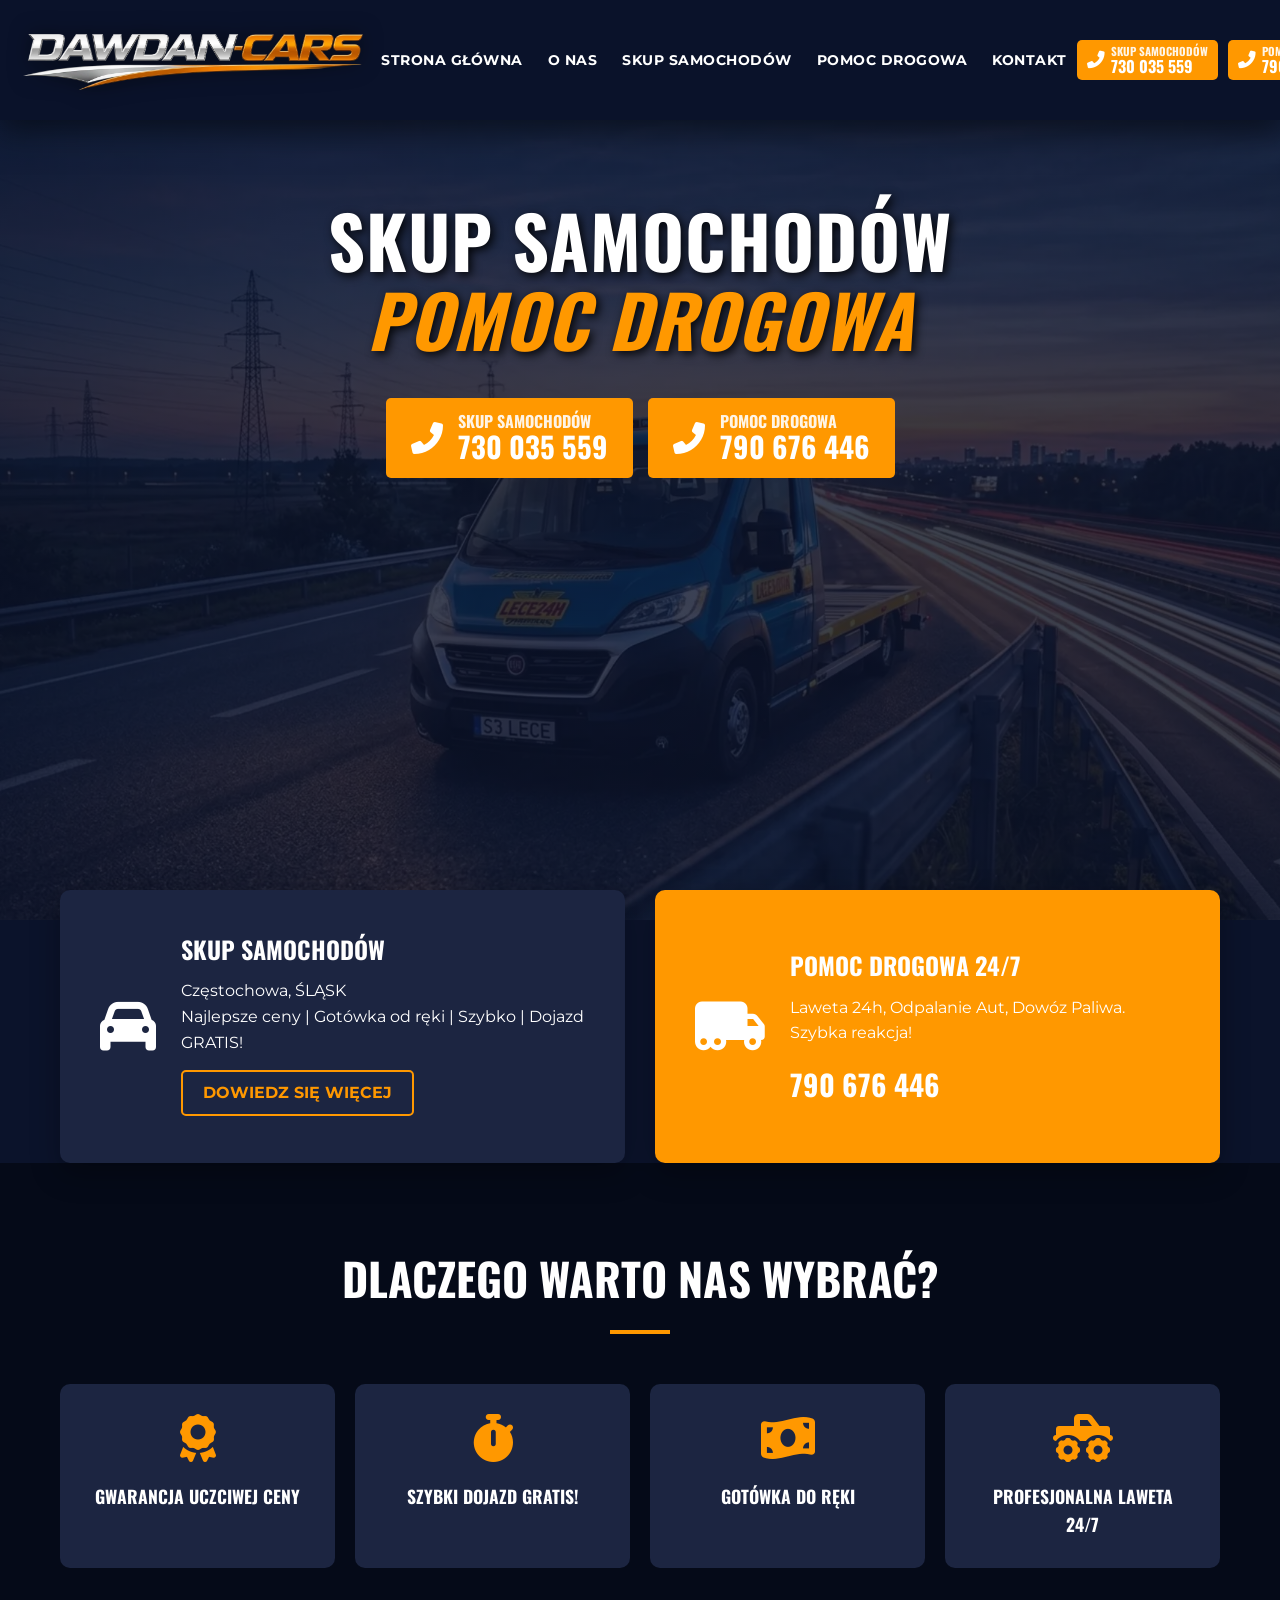
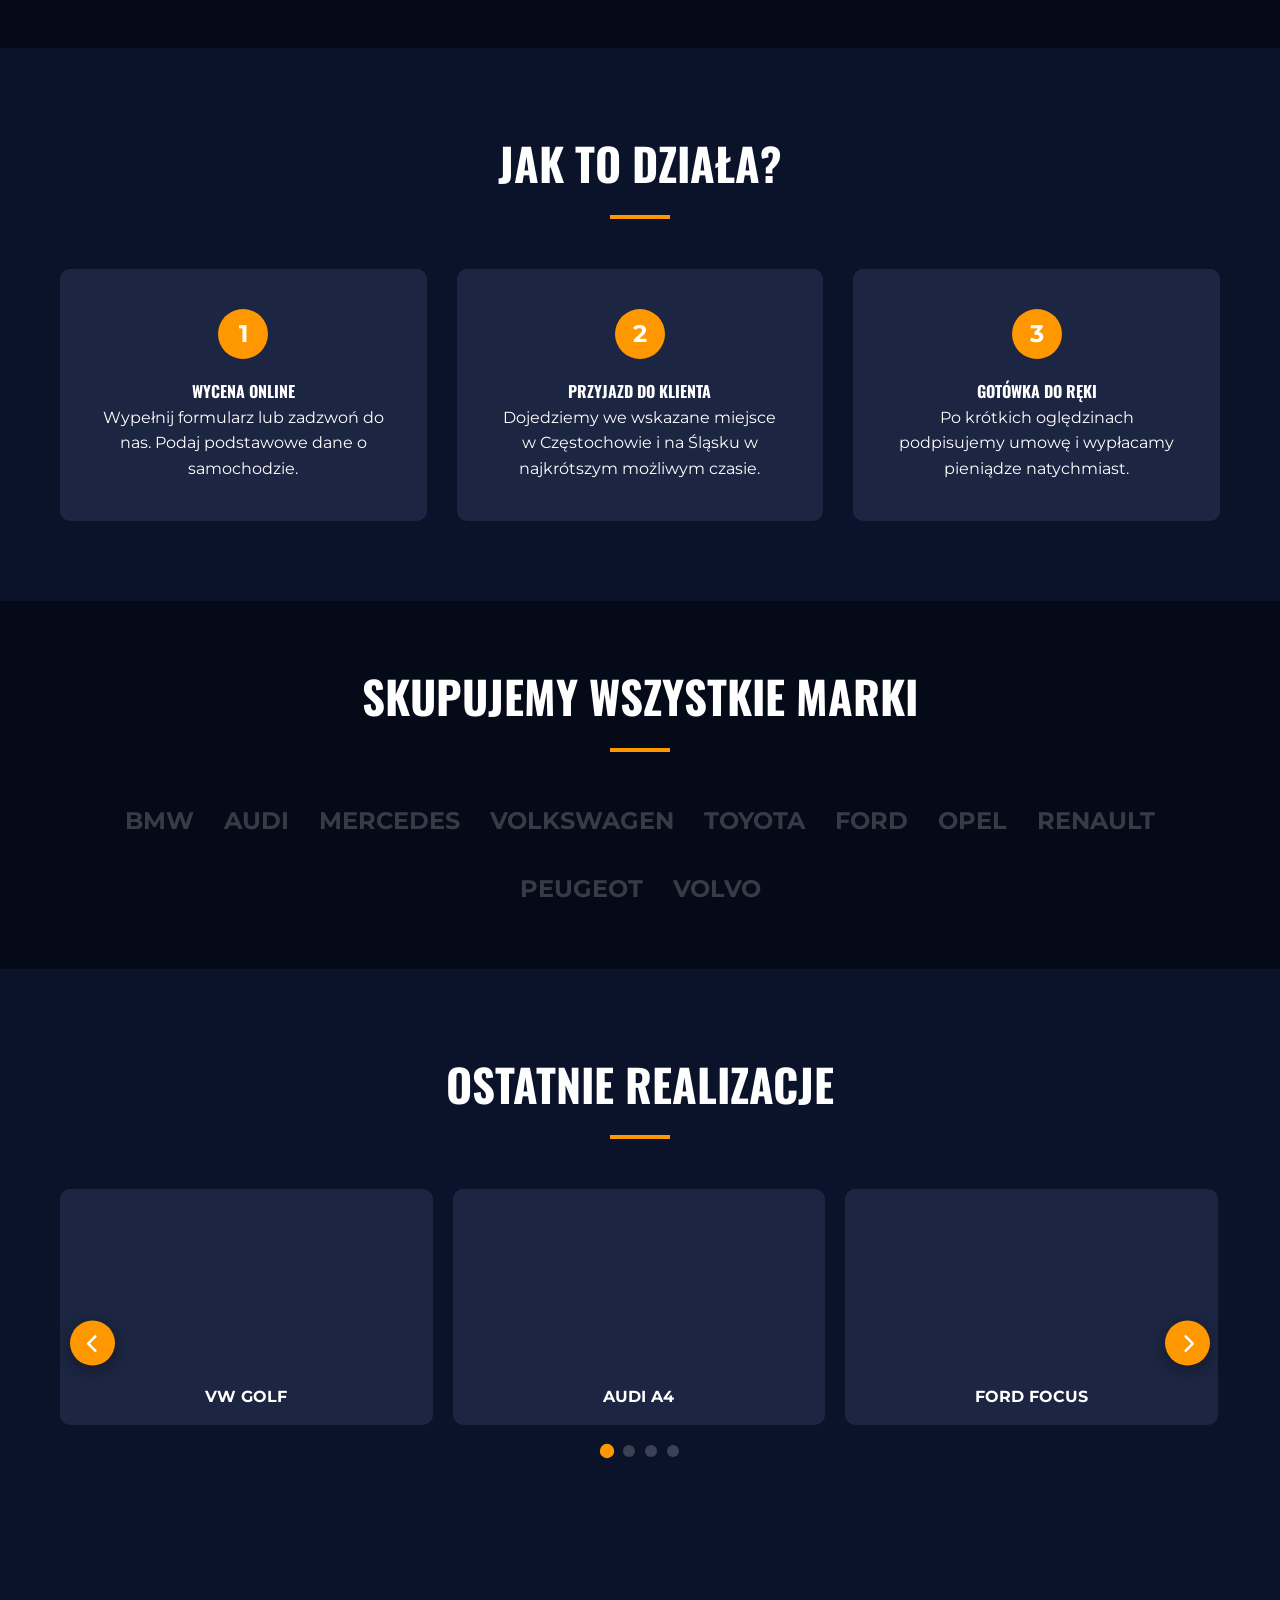
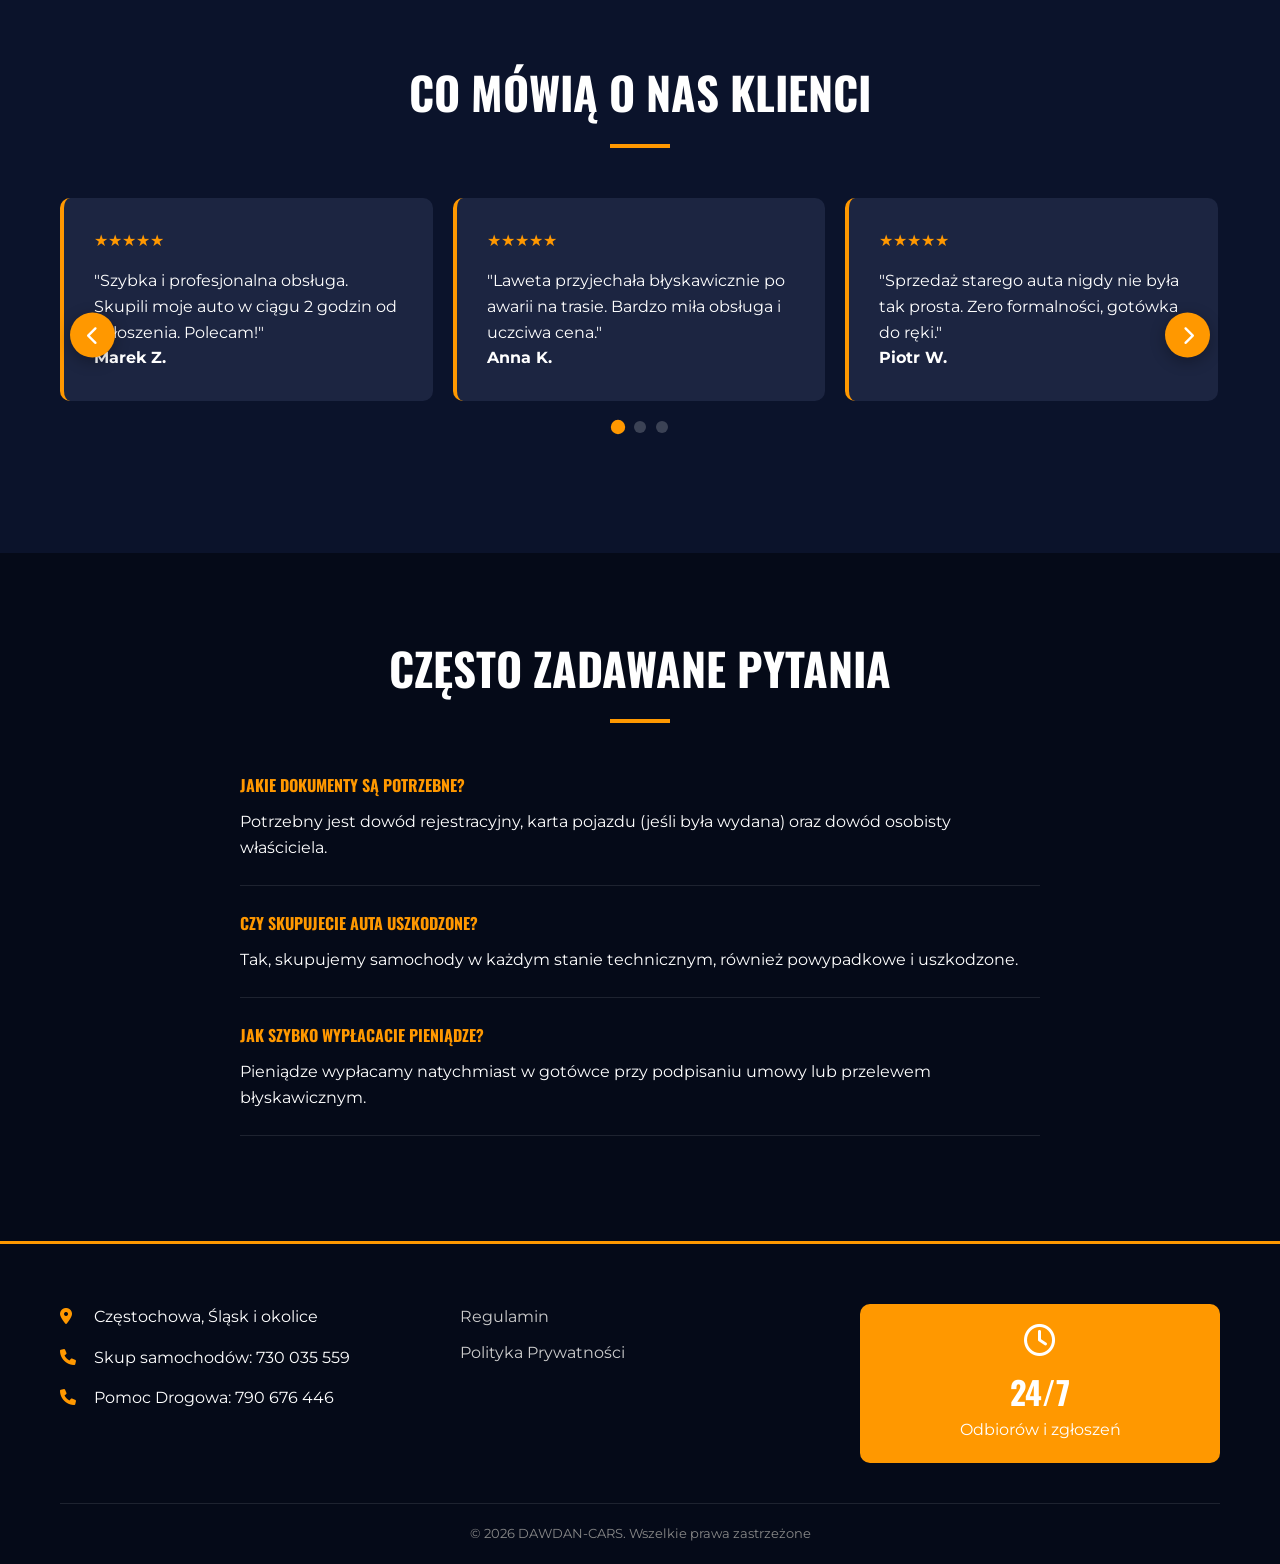
==== commit 4afea108: "Modernize UI/UX: Enhanced mobile navigation, site-wide animations, and interactive sliders - Enhance" ====
--- a/index.html
+++ b/index.html
@@ -64,8 +64,8 @@
                         </span>
                     </a>
                 </div>
-                <div class="menu-toggle">
-                    <i class="fas fa-bars"></i>
+                <div class="menu-toggle"><span></span><span></span><span></span>
+
                 </div>
             </div>
         </div>
@@ -191,6 +191,8 @@
         <div class="container">
             <h2 class="section-title">OSTATNIE REALIZACJE</h2>
             <div class="slider-container" id="realizations-slider">
+                <button class="slider-prev" aria-label="Poprzedni"><i class="fas fa-chevron-left"></i></button>
+                <button class="slider-next" aria-label="Następny"><i class="fas fa-chevron-right"></i></button>
                 <div class="slider-track">
                     <div class="buy-card">
                         <div class="car-img" style="background-image: url('')"></div>
@@ -219,6 +221,8 @@
         <div class="container">
             <h2 class="section-title">CO MÓWIĄ O NAS KLIENCI</h2>
             <div class="slider-container" id="testimonials-slider">
+                <button class="slider-prev" aria-label="Poprzedni"><i class="fas fa-chevron-left"></i></button>
+                <button class="slider-next" aria-label="Następny"><i class="fas fa-chevron-right"></i></button>
                 <div class="slider-track">
                     <div class="testimonial">
                         <div class="stars">★★★★★</div>
--- a/style.css
+++ b/style.css
@@ -1238,3 +1238,156 @@
     background: var(--primary-color);
     transform: scale(1.2);
 }
+
+/* Enhanced Mobile Nav */
+.menu-toggle {
+    flex-direction: column;
+    gap: 6px;
+    transition: all 0.3s ease;
+}
+
+.menu-toggle span {
+    display: block;
+    width: 25px;
+    height: 3px;
+    background: var(--primary-color);
+    border-radius: 3px;
+    transition: all 0.4s cubic-bezier(0.68, -0.6, 0.32, 1.6);
+}
+
+.menu-toggle.active span:nth-child(1) {
+    transform: translateY(9px) rotate(45deg);
+    background: #fff;
+}
+
+.menu-toggle.active span:nth-child(2) {
+    opacity: 0;
+    transform: translateX(-20px);
+}
+
+.menu-toggle.active span:nth-child(3) {
+    transform: translateY(-9px) rotate(-45deg);
+    background: #fff;
+}
+
+header {
+    background-color: rgba(11, 19, 43, 0.85) !important;
+    backdrop-filter: blur(10px);
+    -webkit-backdrop-filter: blur(10px);
+}
+
+@media (max-width: 1100px) {
+    nav {
+        background: rgba(11, 19, 43, 0.95) !important;
+        backdrop-filter: blur(15px);
+        -webkit-backdrop-filter: blur(15px);
+        padding-top: 100px !important;
+    }
+
+    nav.active li {
+        animation: slideInNav 0.5s forwards;
+        opacity: 0;
+    }
+
+    nav.active li:nth-child(1) { animation-delay: 0.1s; }
+    nav.active li:nth-child(2) { animation-delay: 0.2s; }
+    nav.active li:nth-child(3) { animation-delay: 0.3s; }
+    nav.active li:nth-child(4) { animation-delay: 0.4s; }
+    nav.active li:nth-child(5) { animation-delay: 0.5s; }
+}
+
+@keyframes slideInNav {
+    from {
+        opacity: 0;
+        transform: translateX(50px);
+    }
+    to {
+        opacity: 1;
+        transform: translateX(0);
+    }
+}
+
+/* Benefit & Step Staggered Animations */
+.benefit-item, .step, .buy-card, .testimonial, .stat-item {
+    opacity: 0;
+    transform: translateY(30px);
+    transition: all 0.6s cubic-bezier(0.4, 0, 0.2, 1);
+}
+
+section.visible .benefit-item,
+section.visible .step,
+section.visible .buy-card,
+section.visible .testimonial,
+section.visible .stat-item {
+    opacity: 1;
+    transform: translateY(0);
+}
+
+section.visible .benefit-item:nth-child(2), section.visible .step:nth-child(2) { transition-delay: 0.1s; }
+section.visible .benefit-item:nth-child(3), section.visible .step:nth-child(3) { transition-delay: 0.2s; }
+section.visible .benefit-item:nth-child(4), section.visible .step:nth-child(4) { transition-delay: 0.3s; }
+
+/* Parallax Hero */
+.hero {
+    background-attachment: fixed;
+}
+
+/* Floating CTA Animation */
+@keyframes float {
+    0% { transform: translateY(0px); }
+    50% { transform: translateY(-5px); }
+    100% { transform: translateY(0px); }
+}
+
+.btn-hero-call {
+    animation: float 3s ease-in-out infinite;
+}
+
+.btn-hero-call:nth-child(2) {
+    animation-delay: 1.5s;
+}
+
+/* Slider Navigation Buttons */
+.slider-prev, .slider-next {
+    position: absolute;
+    top: 50%;
+    transform: translateY(-50%);
+    width: 45px;
+    height: 45px;
+    background: var(--primary-color);
+    border: none;
+    border-radius: 50%;
+    color: white;
+    font-size: 1.2rem;
+    cursor: pointer;
+    z-index: 10;
+    transition: all 0.3s ease;
+    display: flex;
+    align-items: center;
+    justify-content: center;
+    box-shadow: 0 4px 15px rgba(0,0,0,0.3);
+}
+
+.slider-prev { left: 10px; }
+.slider-next { right: 10px; }
+
+.slider-prev:hover, .slider-next:hover {
+    background: #fff;
+    color: var(--primary-color);
+    transform: translateY(-50%) scale(1.1);
+}
+
+@media (max-width: 600px) {
+    .slider-prev, .slider-next {
+        display: none;
+    }
+}
+
+/* Card Zoom Effect */
+.buy-card .car-img {
+    transition: transform 0.5s ease;
+}
+
+.buy-card:hover .car-img {
+    transform: scale(1.1);
+}
--- a/style.css
+++ b/style.css
@@ -1238,3 +1238,156 @@
     background: var(--primary-color);
     transform: scale(1.2);
 }
+
+/* Enhanced Mobile Nav */
+.menu-toggle {
+    flex-direction: column;
+    gap: 6px;
+    transition: all 0.3s ease;
+}
+
+.menu-toggle span {
+    display: block;
+    width: 25px;
+    height: 3px;
+    background: var(--primary-color);
+    border-radius: 3px;
+    transition: all 0.4s cubic-bezier(0.68, -0.6, 0.32, 1.6);
+}
+
+.menu-toggle.active span:nth-child(1) {
+    transform: translateY(9px) rotate(45deg);
+    background: #fff;
+}
+
+.menu-toggle.active span:nth-child(2) {
+    opacity: 0;
+    transform: translateX(-20px);
+}
+
+.menu-toggle.active span:nth-child(3) {
+    transform: translateY(-9px) rotate(-45deg);
+    background: #fff;
+}
+
+header {
+    background-color: rgba(11, 19, 43, 0.85) !important;
+    backdrop-filter: blur(10px);
+    -webkit-backdrop-filter: blur(10px);
+}
+
+@media (max-width: 1100px) {
+    nav {
+        background: rgba(11, 19, 43, 0.95) !important;
+        backdrop-filter: blur(15px);
+        -webkit-backdrop-filter: blur(15px);
+        padding-top: 100px !important;
+    }
+
+    nav.active li {
+        animation: slideInNav 0.5s forwards;
+        opacity: 0;
+    }
+
+    nav.active li:nth-child(1) { animation-delay: 0.1s; }
+    nav.active li:nth-child(2) { animation-delay: 0.2s; }
+    nav.active li:nth-child(3) { animation-delay: 0.3s; }
+    nav.active li:nth-child(4) { animation-delay: 0.4s; }
+    nav.active li:nth-child(5) { animation-delay: 0.5s; }
+}
+
+@keyframes slideInNav {
+    from {
+        opacity: 0;
+        transform: translateX(50px);
+    }
+    to {
+        opacity: 1;
+        transform: translateX(0);
+    }
+}
+
+/* Benefit & Step Staggered Animations */
+.benefit-item, .step, .buy-card, .testimonial, .stat-item {
+    opacity: 0;
+    transform: translateY(30px);
+    transition: all 0.6s cubic-bezier(0.4, 0, 0.2, 1);
+}
+
+section.visible .benefit-item,
+section.visible .step,
+section.visible .buy-card,
+section.visible .testimonial,
+section.visible .stat-item {
+    opacity: 1;
+    transform: translateY(0);
+}
+
+section.visible .benefit-item:nth-child(2), section.visible .step:nth-child(2) { transition-delay: 0.1s; }
+section.visible .benefit-item:nth-child(3), section.visible .step:nth-child(3) { transition-delay: 0.2s; }
+section.visible .benefit-item:nth-child(4), section.visible .step:nth-child(4) { transition-delay: 0.3s; }
+
+/* Parallax Hero */
+.hero {
+    background-attachment: fixed;
+}
+
+/* Floating CTA Animation */
+@keyframes float {
+    0% { transform: translateY(0px); }
+    50% { transform: translateY(-5px); }
+    100% { transform: translateY(0px); }
+}
+
+.btn-hero-call {
+    animation: float 3s ease-in-out infinite;
+}
+
+.btn-hero-call:nth-child(2) {
+    animation-delay: 1.5s;
+}
+
+/* Slider Navigation Buttons */
+.slider-prev, .slider-next {
+    position: absolute;
+    top: 50%;
+    transform: translateY(-50%);
+    width: 45px;
+    height: 45px;
+    background: var(--primary-color);
+    border: none;
+    border-radius: 50%;
+    color: white;
+    font-size: 1.2rem;
+    cursor: pointer;
+    z-index: 10;
+    transition: all 0.3s ease;
+    display: flex;
+    align-items: center;
+    justify-content: center;
+    box-shadow: 0 4px 15px rgba(0,0,0,0.3);
+}
+
+.slider-prev { left: 10px; }
+.slider-next { right: 10px; }
+
+.slider-prev:hover, .slider-next:hover {
+    background: #fff;
+    color: var(--primary-color);
+    transform: translateY(-50%) scale(1.1);
+}
+
+@media (max-width: 600px) {
+    .slider-prev, .slider-next {
+        display: none;
+    }
+}
+
+/* Card Zoom Effect */
+.buy-card .car-img {
+    transition: transform 0.5s ease;
+}
+
+.buy-card:hover .car-img {
+    transform: scale(1.1);
+}
--- a/style.css
+++ b/style.css
@@ -1238,3 +1238,156 @@
     background: var(--primary-color);
     transform: scale(1.2);
 }
+
+/* Enhanced Mobile Nav */
+.menu-toggle {
+    flex-direction: column;
+    gap: 6px;
+    transition: all 0.3s ease;
+}
+
+.menu-toggle span {
+    display: block;
+    width: 25px;
+    height: 3px;
+    background: var(--primary-color);
+    border-radius: 3px;
+    transition: all 0.4s cubic-bezier(0.68, -0.6, 0.32, 1.6);
+}
+
+.menu-toggle.active span:nth-child(1) {
+    transform: translateY(9px) rotate(45deg);
+    background: #fff;
+}
+
+.menu-toggle.active span:nth-child(2) {
+    opacity: 0;
+    transform: translateX(-20px);
+}
+
+.menu-toggle.active span:nth-child(3) {
+    transform: translateY(-9px) rotate(-45deg);
+    background: #fff;
+}
+
+header {
+    background-color: rgba(11, 19, 43, 0.85) !important;
+    backdrop-filter: blur(10px);
+    -webkit-backdrop-filter: blur(10px);
+}
+
+@media (max-width: 1100px) {
+    nav {
+        background: rgba(11, 19, 43, 0.95) !important;
+        backdrop-filter: blur(15px);
+        -webkit-backdrop-filter: blur(15px);
+        padding-top: 100px !important;
+    }
+
+    nav.active li {
+        animation: slideInNav 0.5s forwards;
+        opacity: 0;
+    }
+
+    nav.active li:nth-child(1) { animation-delay: 0.1s; }
+    nav.active li:nth-child(2) { animation-delay: 0.2s; }
+    nav.active li:nth-child(3) { animation-delay: 0.3s; }
+    nav.active li:nth-child(4) { animation-delay: 0.4s; }
+    nav.active li:nth-child(5) { animation-delay: 0.5s; }
+}
+
+@keyframes slideInNav {
+    from {
+        opacity: 0;
+        transform: translateX(50px);
+    }
+    to {
+        opacity: 1;
+        transform: translateX(0);
+    }
+}
+
+/* Benefit & Step Staggered Animations */
+.benefit-item, .step, .buy-card, .testimonial, .stat-item {
+    opacity: 0;
+    transform: translateY(30px);
+    transition: all 0.6s cubic-bezier(0.4, 0, 0.2, 1);
+}
+
+section.visible .benefit-item,
+section.visible .step,
+section.visible .buy-card,
+section.visible .testimonial,
+section.visible .stat-item {
+    opacity: 1;
+    transform: translateY(0);
+}
+
+section.visible .benefit-item:nth-child(2), section.visible .step:nth-child(2) { transition-delay: 0.1s; }
+section.visible .benefit-item:nth-child(3), section.visible .step:nth-child(3) { transition-delay: 0.2s; }
+section.visible .benefit-item:nth-child(4), section.visible .step:nth-child(4) { transition-delay: 0.3s; }
+
+/* Parallax Hero */
+.hero {
+    background-attachment: fixed;
+}
+
+/* Floating CTA Animation */
+@keyframes float {
+    0% { transform: translateY(0px); }
+    50% { transform: translateY(-5px); }
+    100% { transform: translateY(0px); }
+}
+
+.btn-hero-call {
+    animation: float 3s ease-in-out infinite;
+}
+
+.btn-hero-call:nth-child(2) {
+    animation-delay: 1.5s;
+}
+
+/* Slider Navigation Buttons */
+.slider-prev, .slider-next {
+    position: absolute;
+    top: 50%;
+    transform: translateY(-50%);
+    width: 45px;
+    height: 45px;
+    background: var(--primary-color);
+    border: none;
+    border-radius: 50%;
+    color: white;
+    font-size: 1.2rem;
+    cursor: pointer;
+    z-index: 10;
+    transition: all 0.3s ease;
+    display: flex;
+    align-items: center;
+    justify-content: center;
+    box-shadow: 0 4px 15px rgba(0,0,0,0.3);
+}
+
+.slider-prev { left: 10px; }
+.slider-next { right: 10px; }
+
+.slider-prev:hover, .slider-next:hover {
+    background: #fff;
+    color: var(--primary-color);
+    transform: translateY(-50%) scale(1.1);
+}
+
+@media (max-width: 600px) {
+    .slider-prev, .slider-next {
+        display: none;
+    }
+}
+
+/* Card Zoom Effect */
+.buy-card .car-img {
+    transition: transform 0.5s ease;
+}
+
+.buy-card:hover .car-img {
+    transform: scale(1.1);
+}
